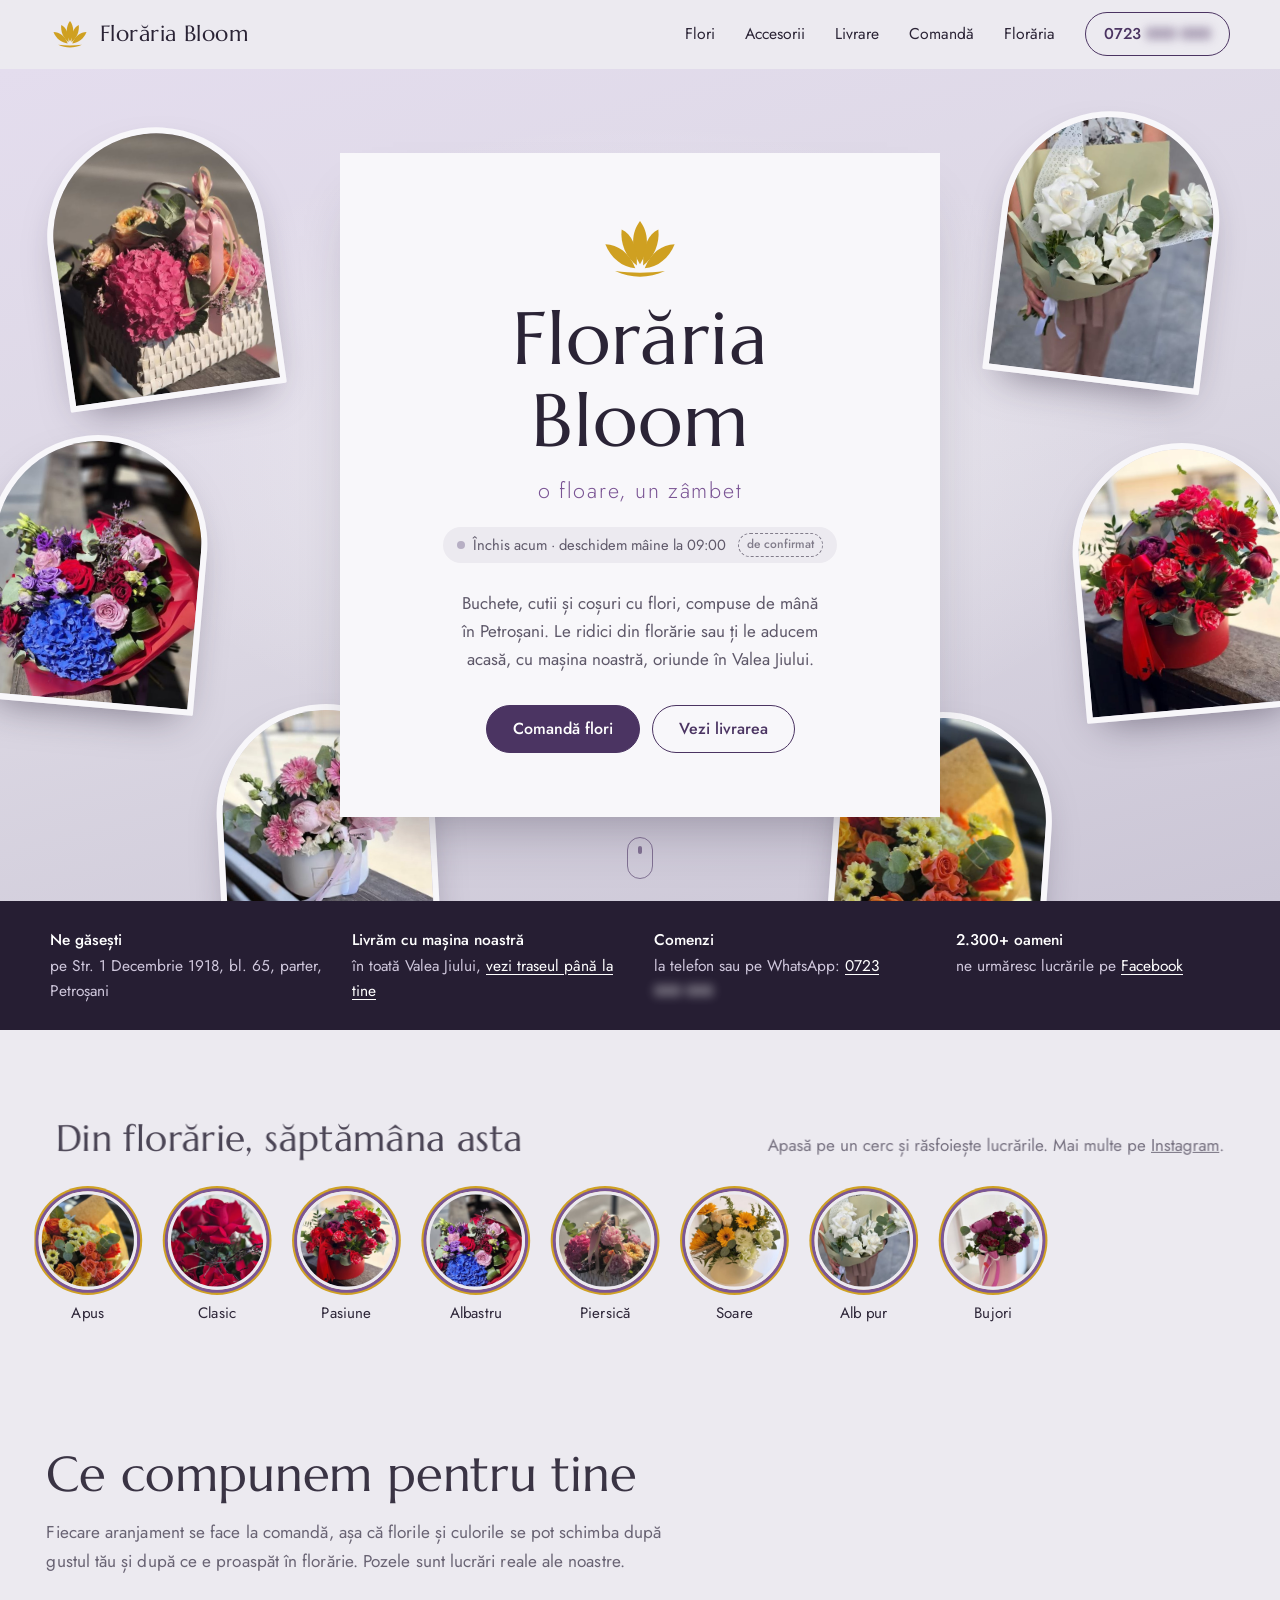
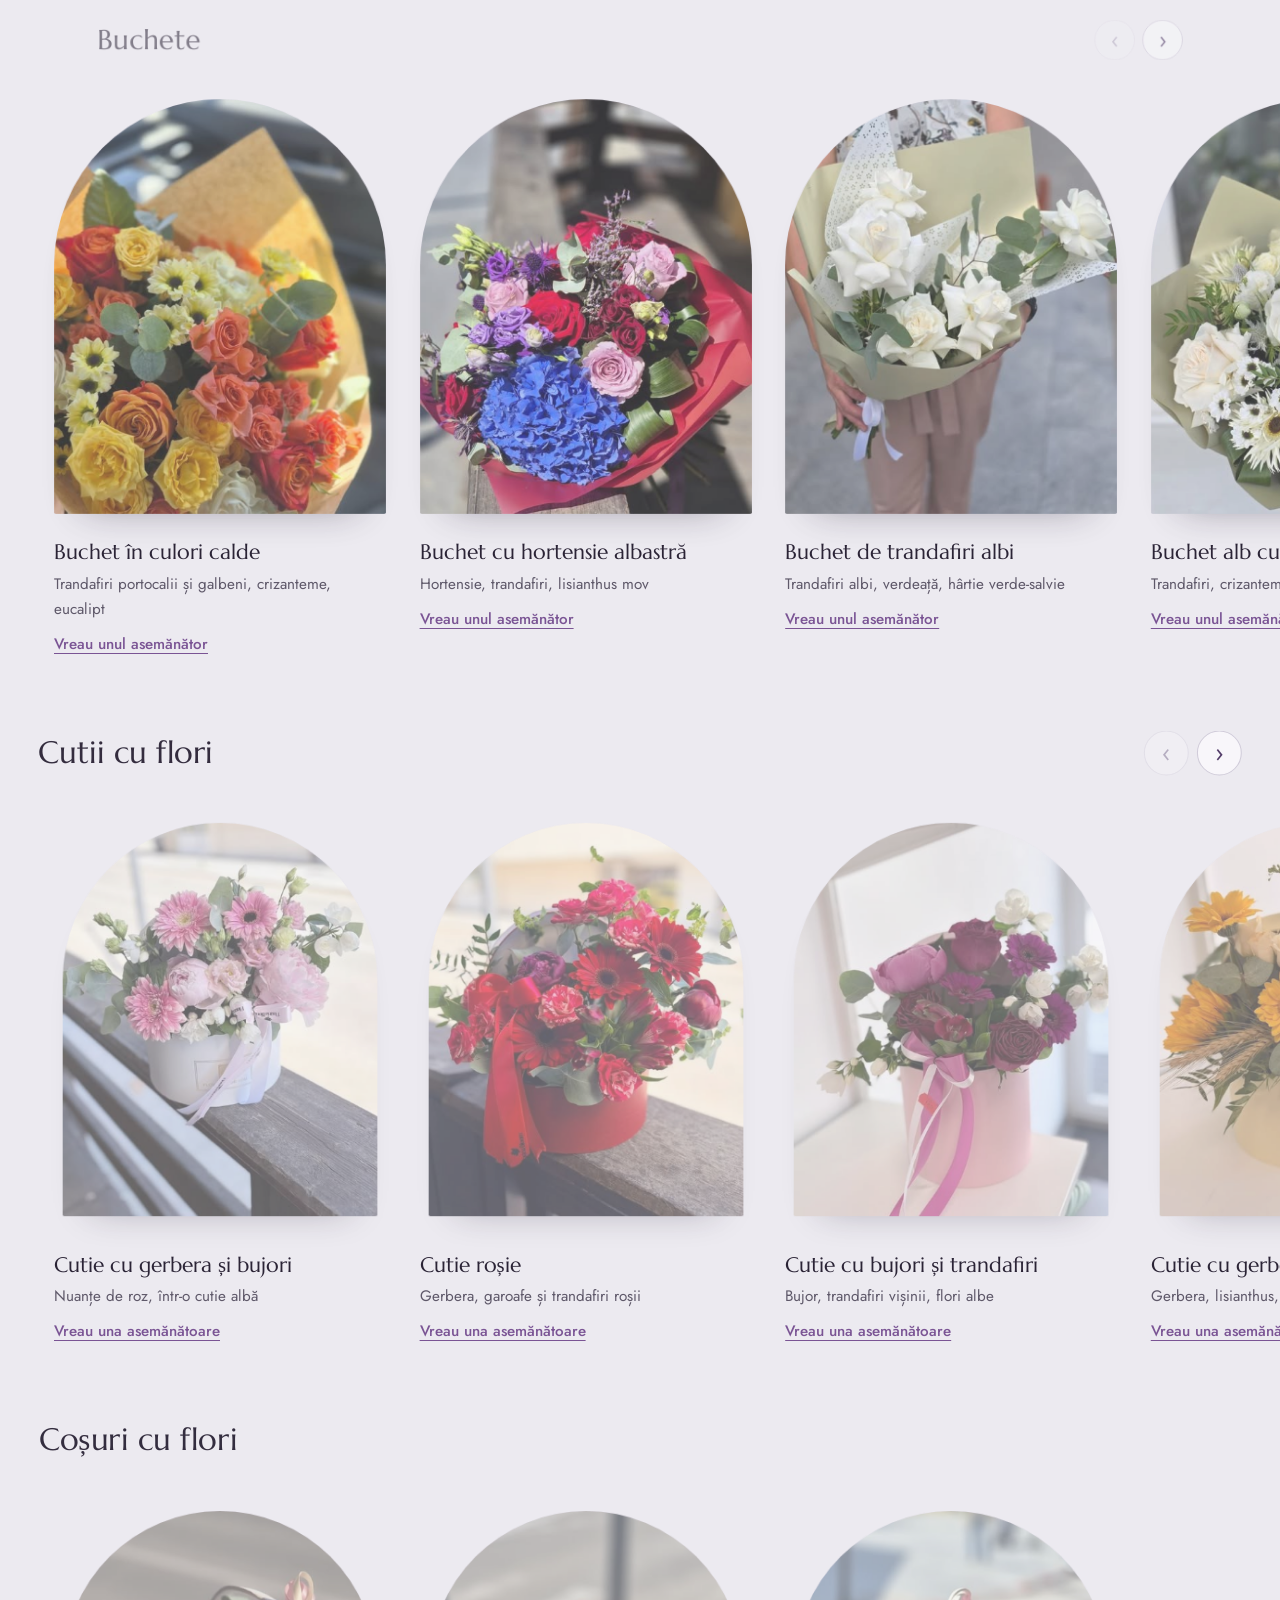
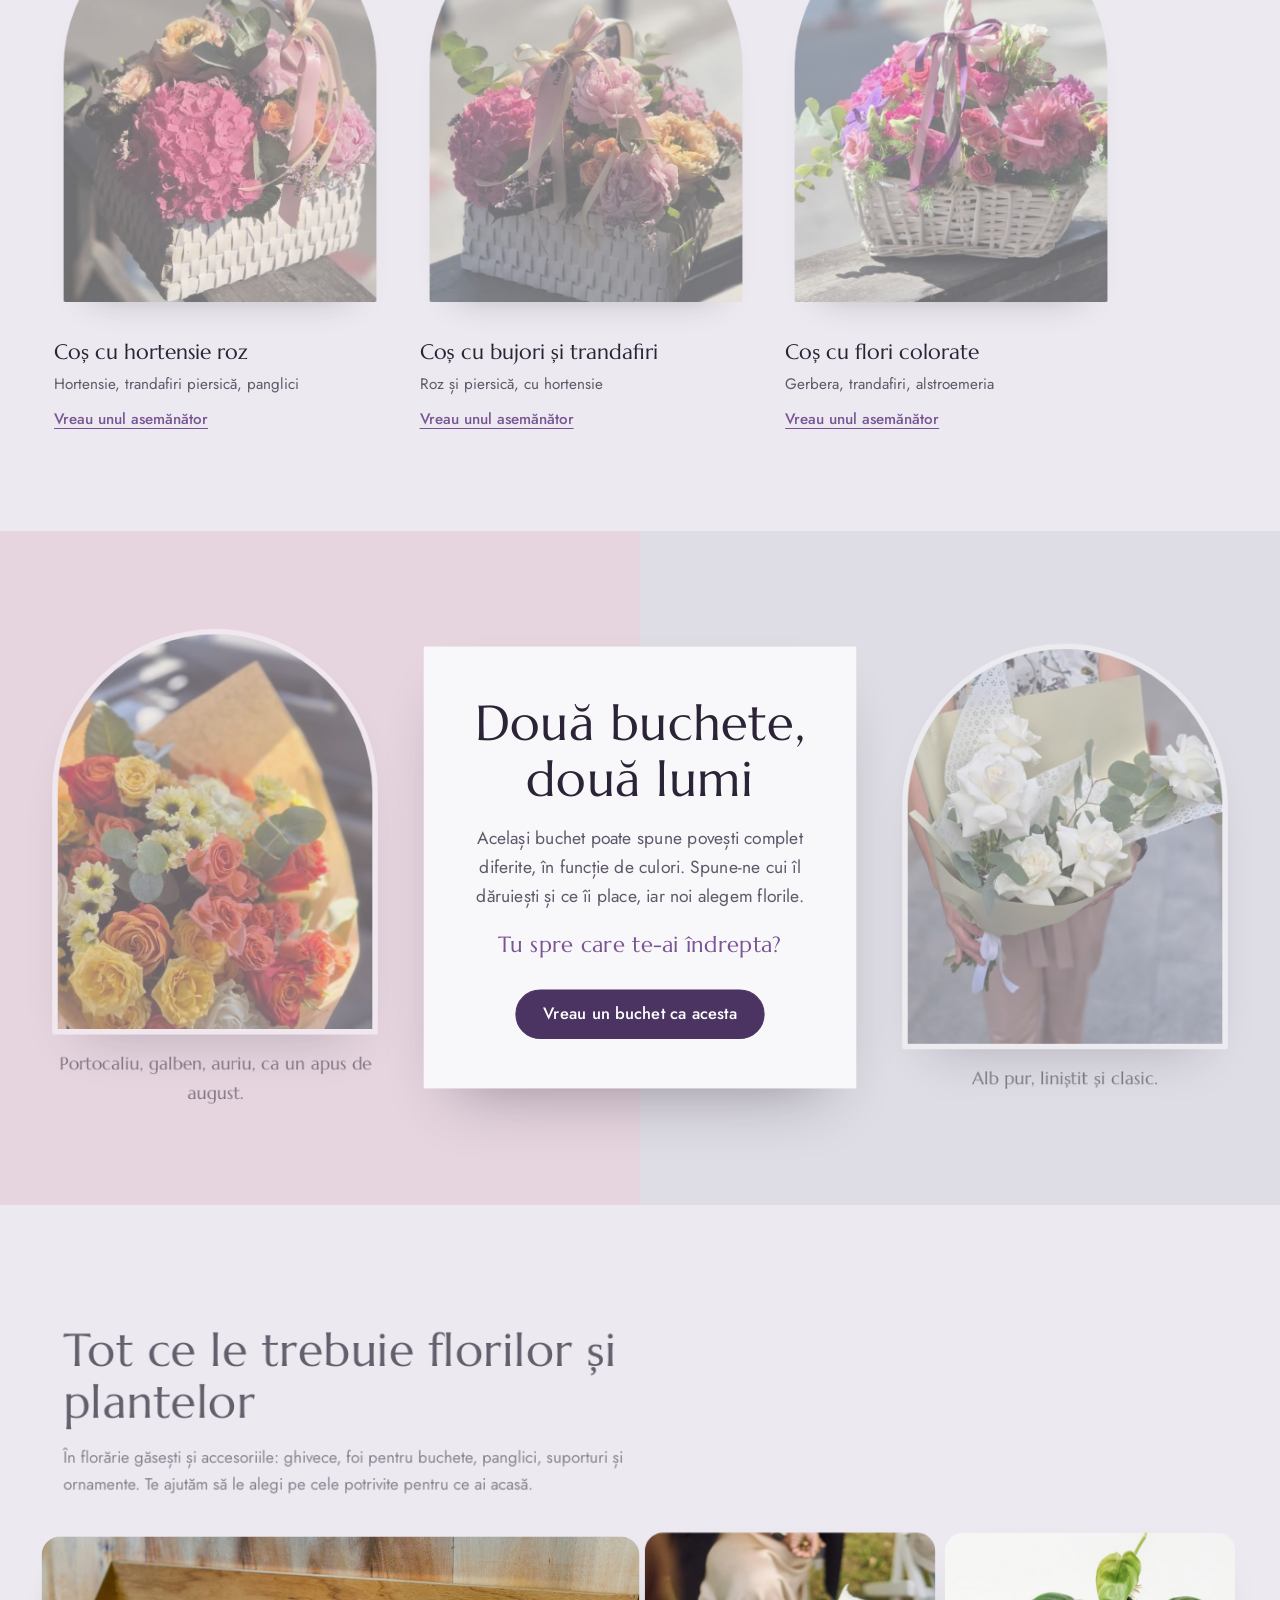
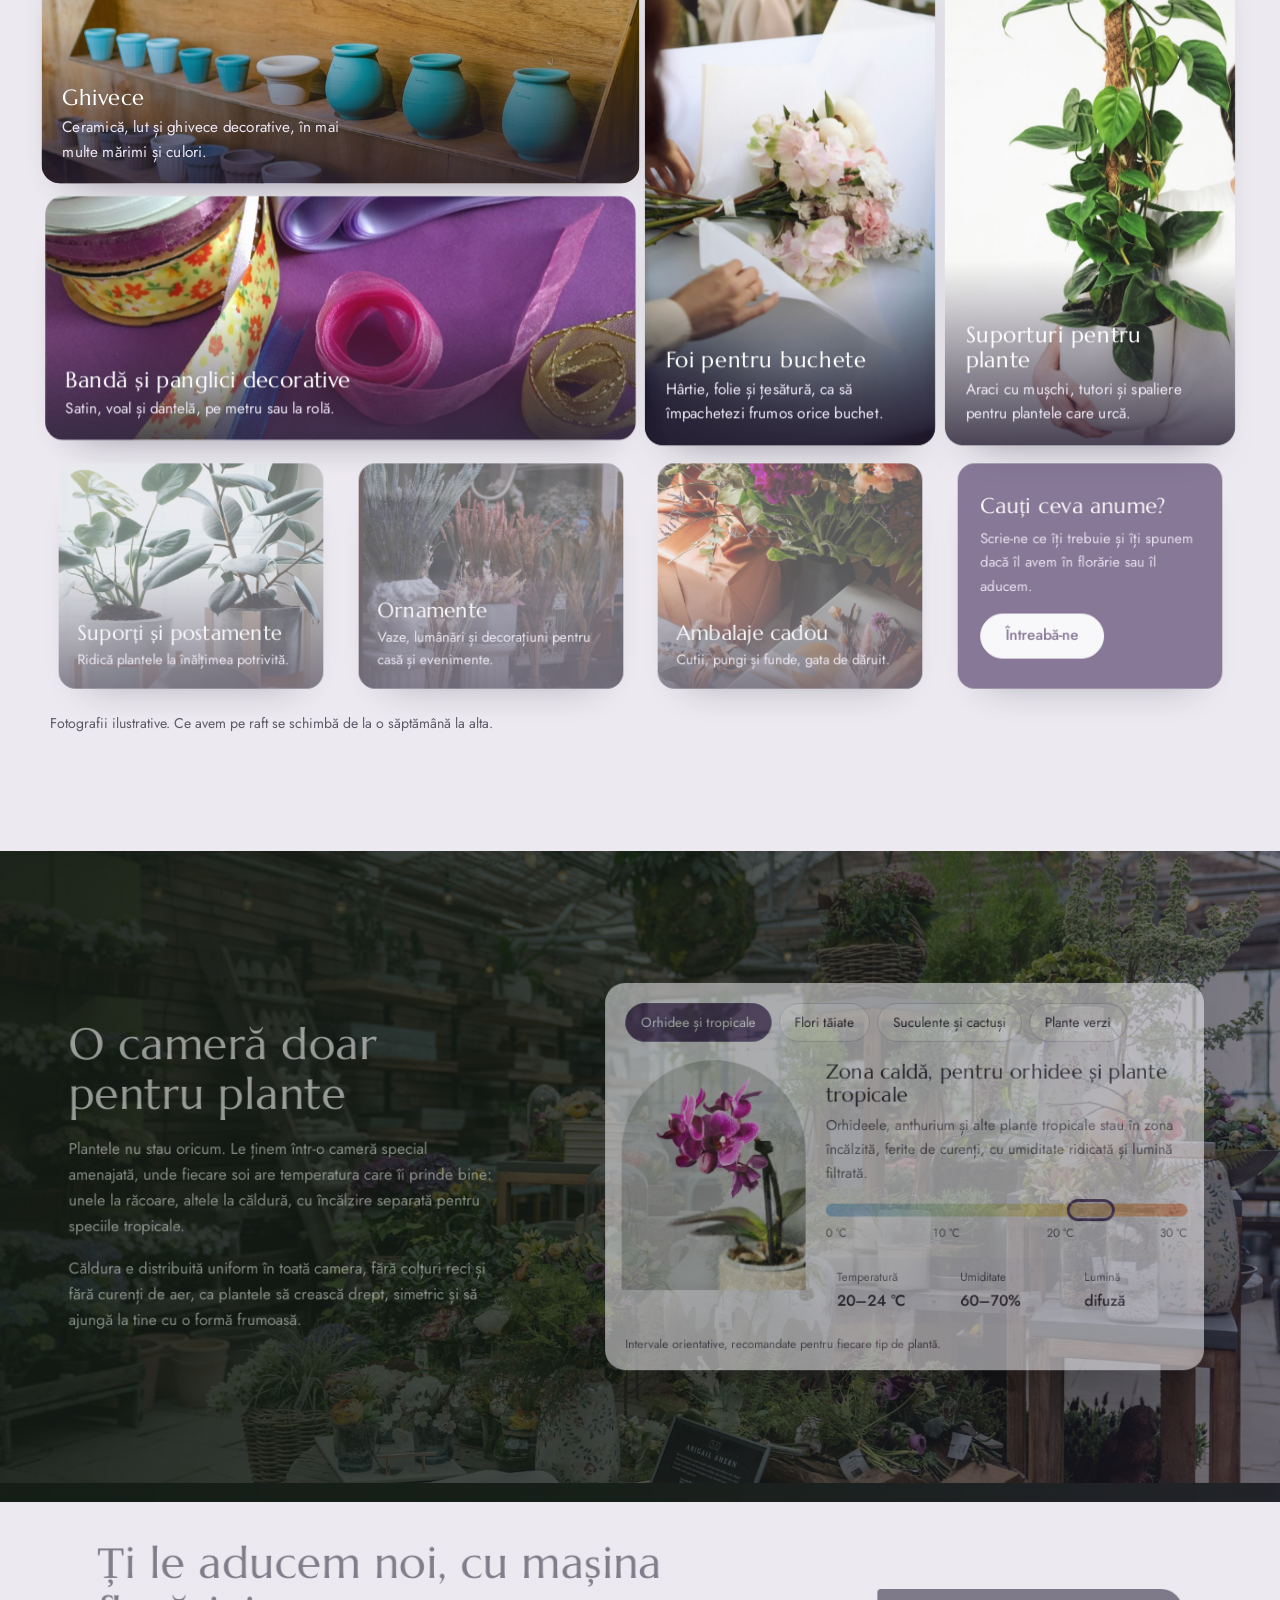
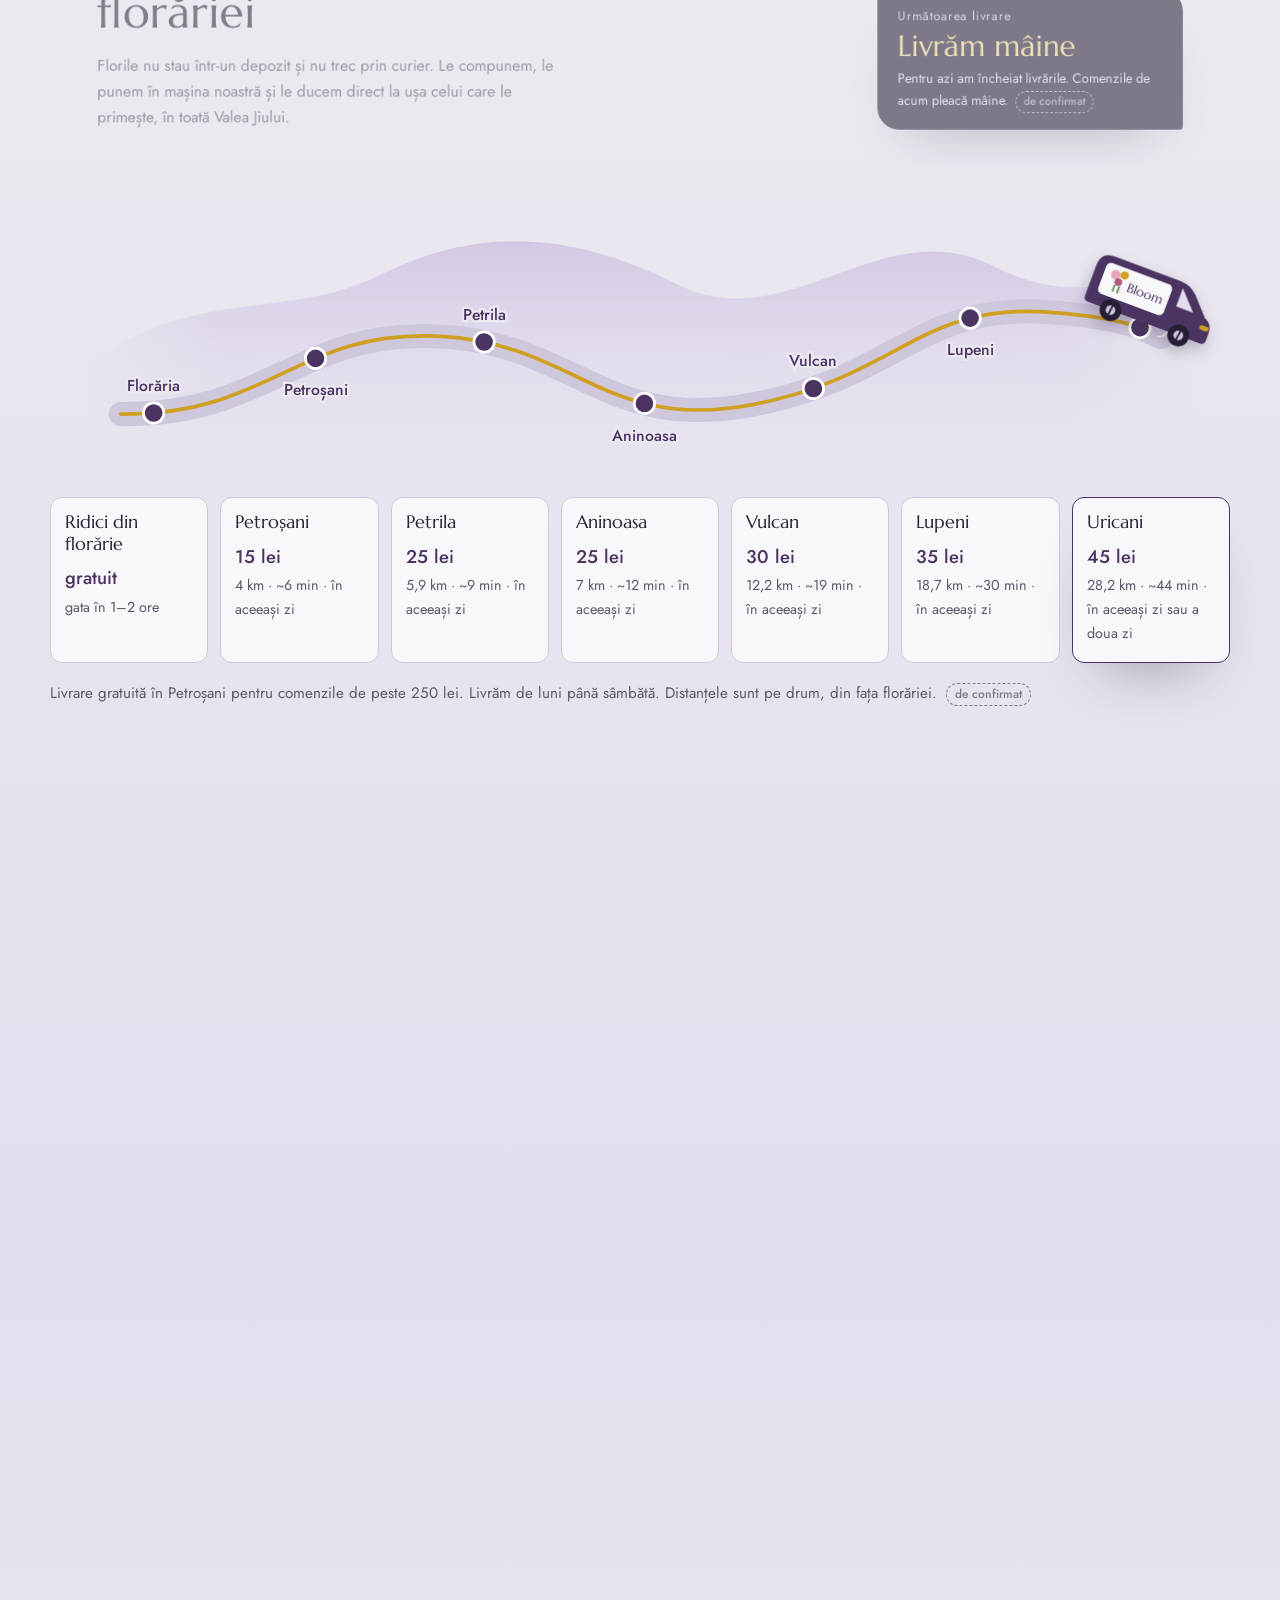
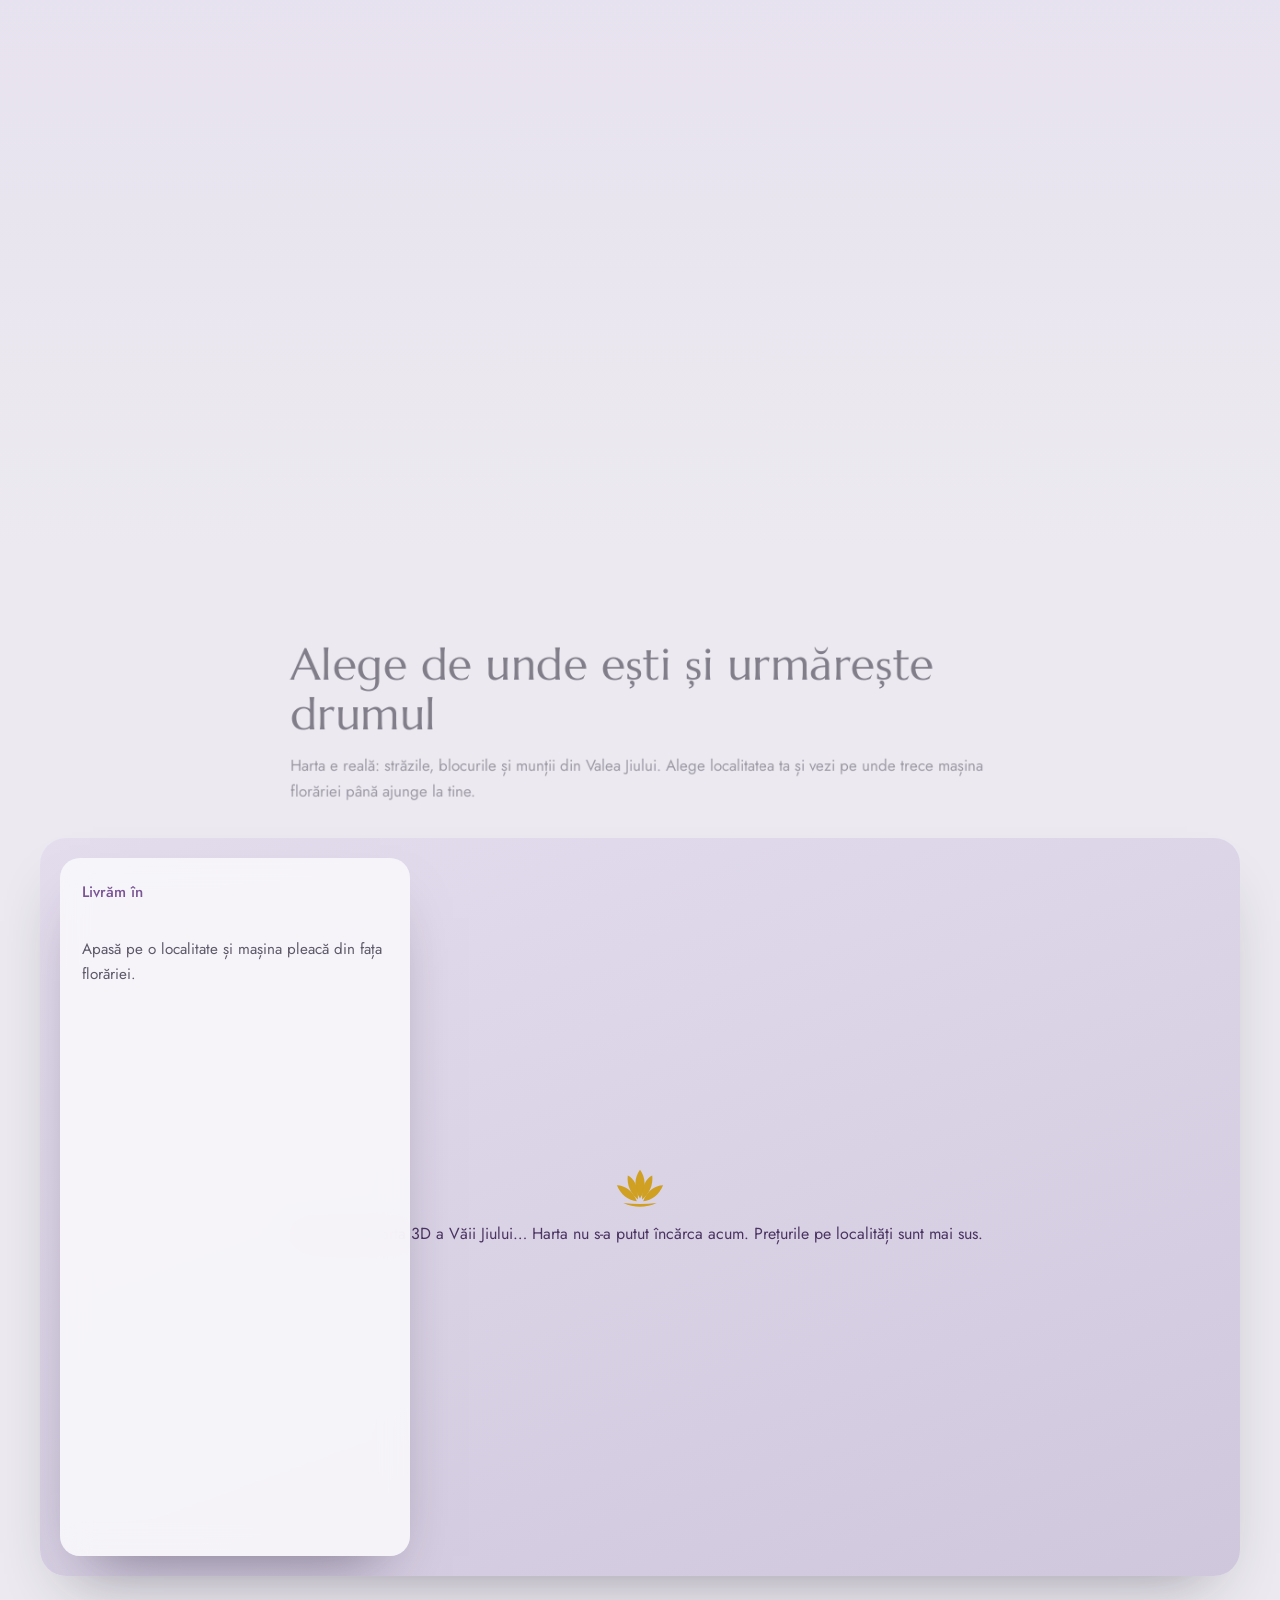
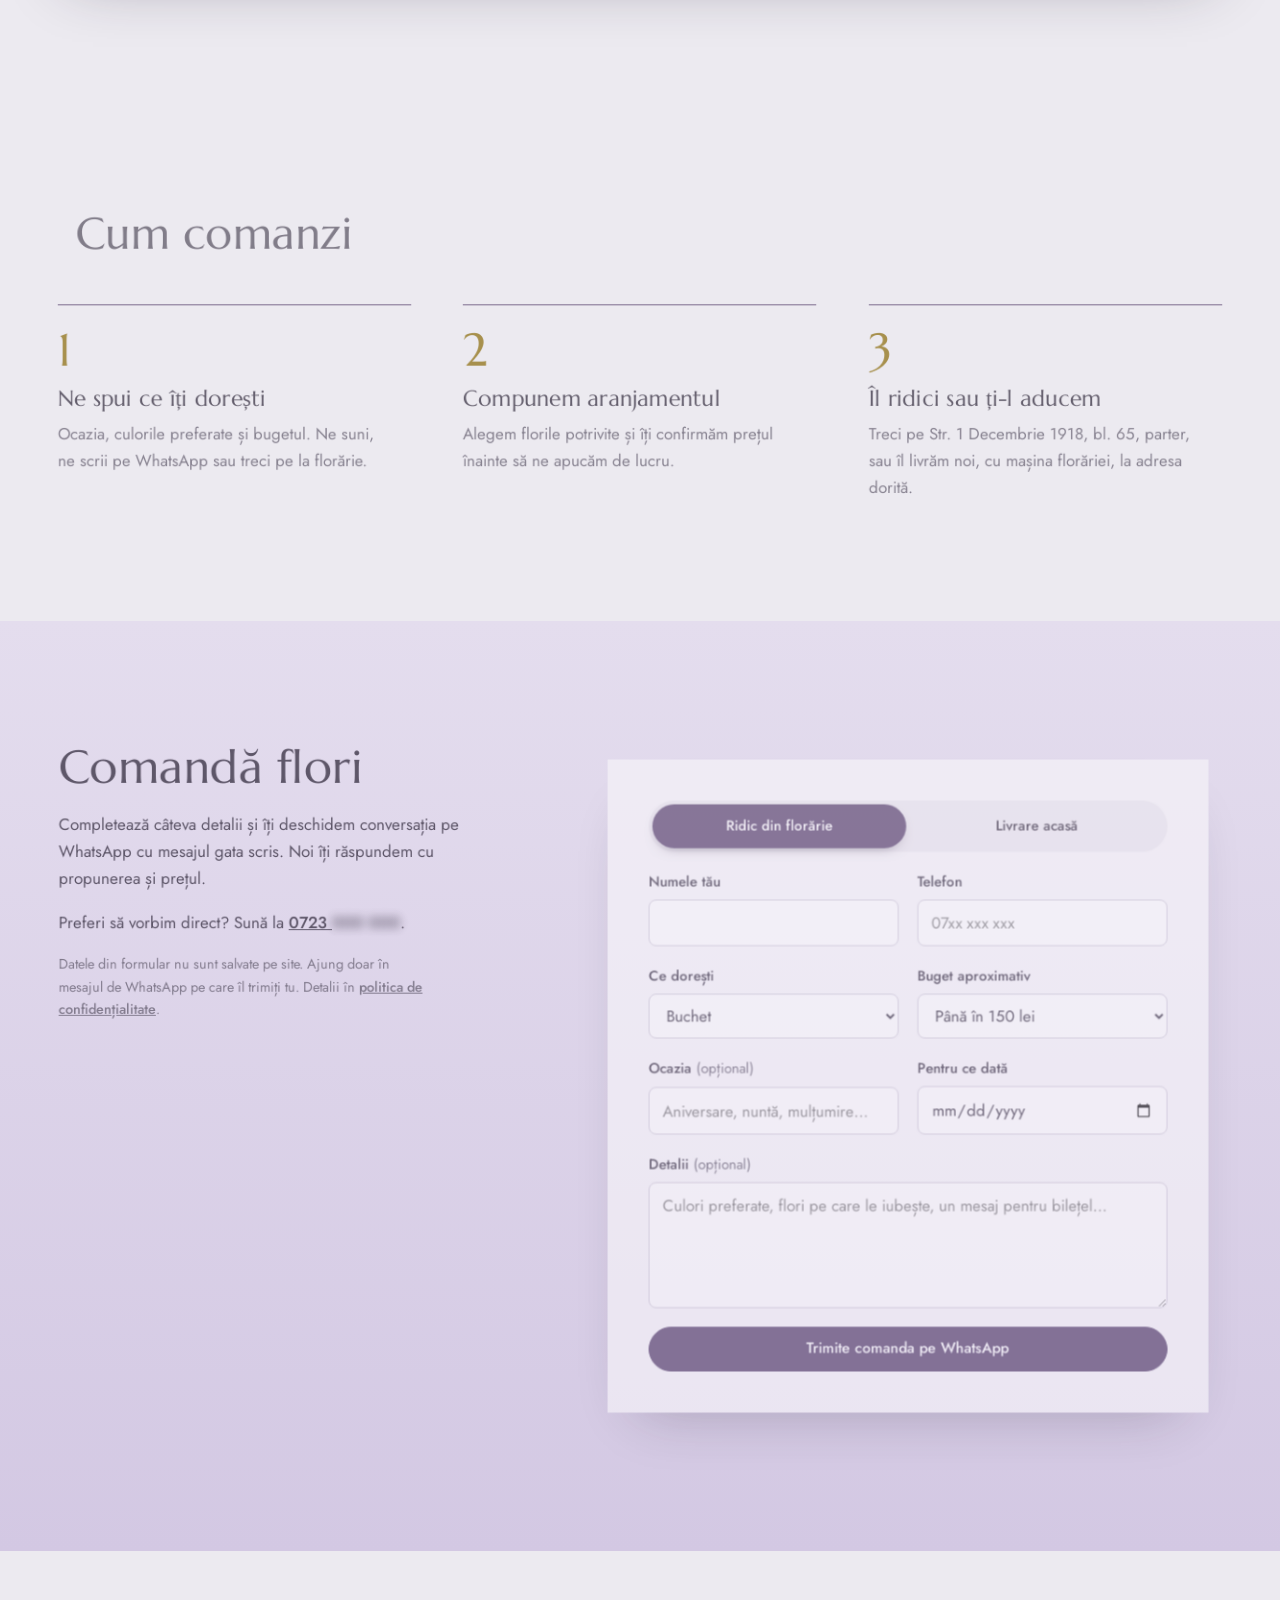
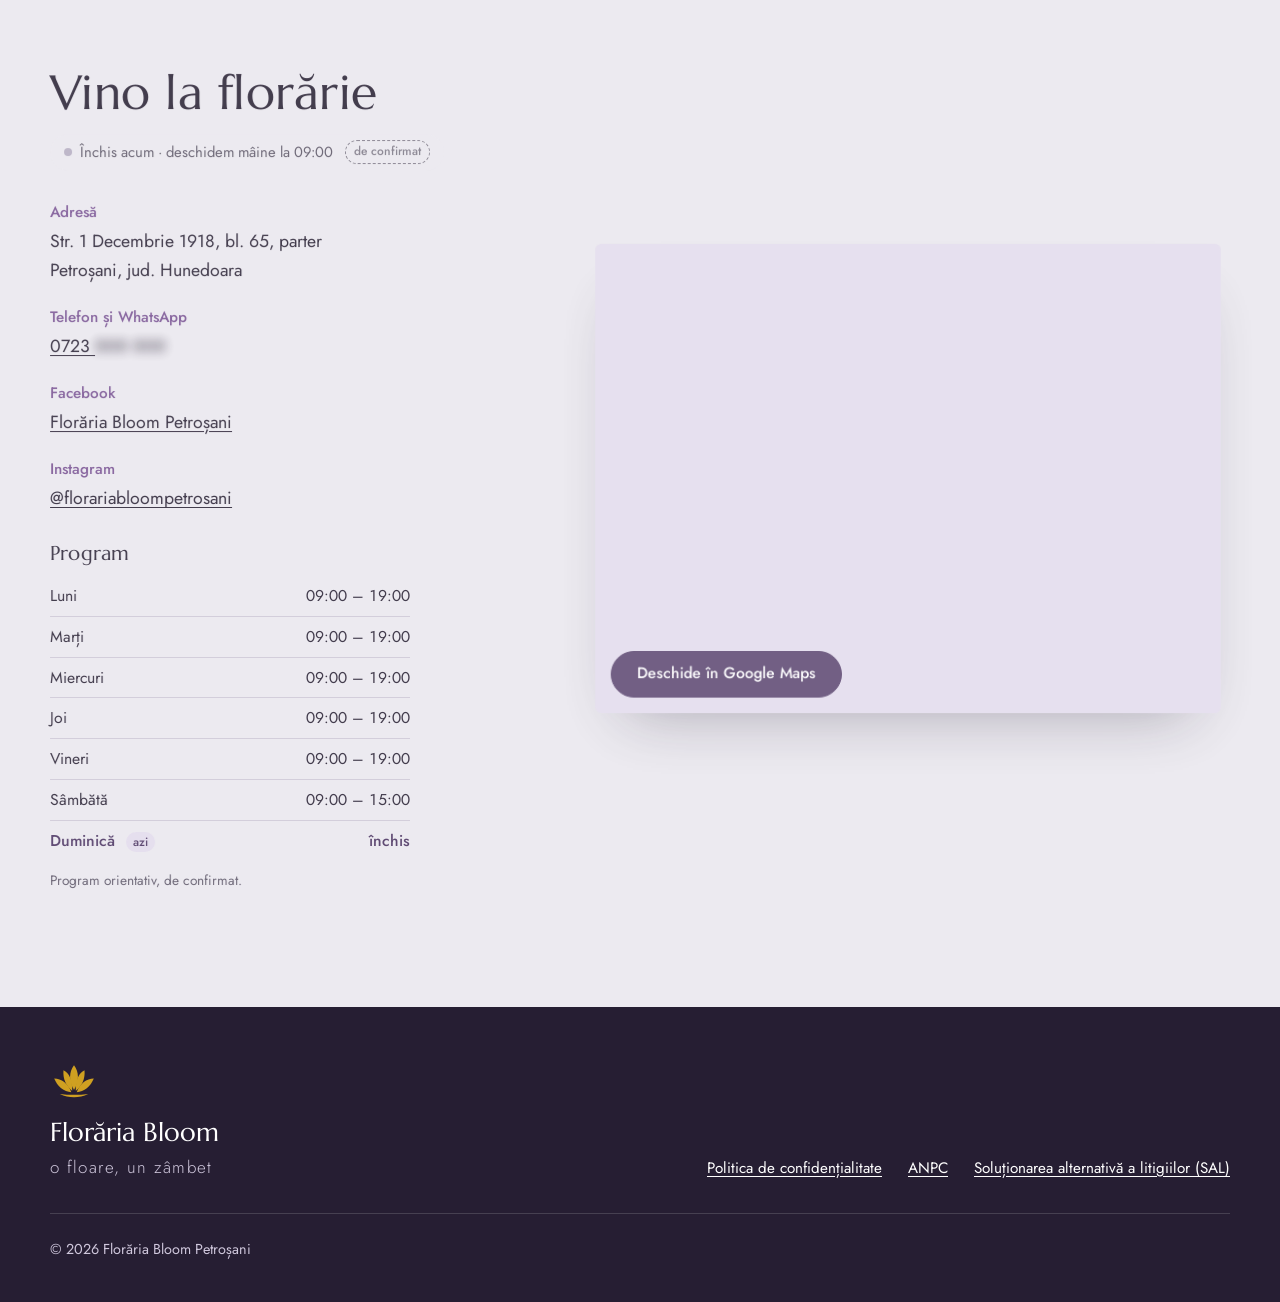
==== index.html @ a18b0eae "Smoother delivery map, real van sprite, mobile road timing - Drive is 4-9 s (was up to 17 s); labels" ====
<!doctype html>
<html lang="ro">
<head>
  <meta charset="utf-8">
  <meta name="viewport" content="width=device-width, initial-scale=1">
  <title>Florăria Bloom Petroșani | Buchete, cutii și coșuri cu flori, livrare la domiciliu</title>
  <meta name="description" content="Florăria Bloom din Petroșani: buchete, cutii și coșuri cu flori compuse de mână, la comandă, cu livrare la domiciliu cu mașina florăriei. Str. 1 Decembrie 1918, bl. 65, parter.">
  <meta name="theme-color" content="#E4DDEE">

  <meta property="og:type" content="website">
  <meta property="og:locale" content="ro_RO">
  <meta property="og:site_name" content="Florăria Bloom">
  <meta property="og:title" content="Florăria Bloom Petroșani | o floare, un zâmbet">
  <meta property="og:description" content="Buchete, cutii și coșuri cu flori compuse de mână, ridicate din florărie sau livrate acasă cu mașina noastră.">
  <meta property="og:image" content="img/bloom-coperta.jpg">

  <link rel="icon" href="img/lotus.svg" type="image/svg+xml">
  <link rel="preconnect" href="https://fonts.googleapis.com">
  <link rel="preconnect" href="https://fonts.gstatic.com" crossorigin>
  <link href="https://fonts.googleapis.com/css2?family=Jost:wght@300;400;500&family=Marcellus&display=swap" rel="stylesheet">
  <link rel="stylesheet" href="css/style.css?v=13">

  <script type="application/ld+json">
  {
    "@context": "https://schema.org",
    "@type": "Florist",
    "name": "Florăria Bloom Petroșani",
    "slogan": "o floare, un zâmbet",
    "description": "Flori, buchete și aranjamente florale compuse de mână, la comandă, cu livrare la domiciliu.",
    "image": "img/bloom-coperta.jpg",
    "telephone": "+40 723 ••• •••",
    "address": {
      "@type": "PostalAddress",
      "streetAddress": "Str. 1 Decembrie 1918, bl. 65, parter",
      "addressLocality": "Petroșani",
      "addressRegion": "Hunedoara",
      "addressCountry": "RO"
    },
    "sameAs": ["https://www.facebook.com/p/Floraria-Bloom-Petrosani-100063499634388/", "https://www.instagram.com/florariabloompetrosani/"],
    "geo": { "@type": "GeoCoordinates", "latitude": 45.42189, "longitude": 23.37029 },
    "areaServed": ["Petroșani", "Petrila", "Aninoasa", "Vulcan", "Lupeni", "Uricani"]
  }
  </script>
</head>
<body>
  <a class="skip" href="#continut">Sari la conținut</a>

  <header class="site-header">
    <div class="wrap header-inner">
      <a class="brand" href="#top" aria-label="Florăria Bloom, începutul paginii">
        <img src="img/lotus.svg" alt="" width="40" height="30">
        <span>Florăria Bloom</span>
      </a>
      <button class="nav-toggle" aria-expanded="false" aria-controls="meniu">
        <span class="nav-toggle-bars" aria-hidden="true"></span>
        <span class="sr-only">Meniu</span>
      </button>
      <nav id="meniu" class="nav" aria-label="Navigare principală">
        <a href="#flori">Flori</a>
        <a href="#accesorii">Accesorii</a>
        <a href="#livrare">Livrare</a>
        <a href="#comanda">Comandă</a>
        <a href="#contact">Florăria</a>
        <a class="nav-call" href="#contact">0723 <span class="redact" aria-hidden="true">000 000</span></a>
      </nav>
    </div>
  </header>

  <main id="continut">
    <!-- Hero -->
    <section class="hero" id="top" aria-labelledby="hero-titlu">
      <div class="hero-petals" aria-hidden="true">
        <img class="petal p1" src="img/cos-hortensie-roz.jpg" alt="" width="472" height="590">
        <img class="petal p2" src="img/buchet-hortensie-albastra.jpg" alt="" width="472" height="590">
        <img class="petal p3" src="img/cutie-gerbera-roz.jpg" alt="" width="472" height="590">
        <img class="petal p4" src="img/buchet-trandafiri-albi.jpg" alt="" width="472" height="590">
        <img class="petal p5" src="img/cutie-rosie-gerbera.jpg" alt="" width="472" height="590">
        <img class="petal p6" src="img/buchet-culori-calde.jpg" alt="" width="472" height="590">
      </div>

      <div class="hero-card">
        <img class="hero-lotus" src="img/lotus.svg" alt="" width="84" height="63">
        <h1 id="hero-titlu">Florăria Bloom</h1>
        <p class="tagline">o floare, un zâmbet</p>
        <p class="status" data-status hidden></p>
        <p class="hero-lead">Buchete, cutii și coșuri cu flori, compuse de mână în Petroșani. Le ridici din florărie sau ți le aducem acasă, cu mașina noastră, oriunde în Valea Jiului.</p>
        <div class="hero-actions">
          <a class="btn btn-primary" href="#comanda">Comandă flori</a>
          <a class="btn btn-ghost" href="#livrare">Vezi livrarea</a>
        </div>
      </div>

      <a class="scroll-cue" href="#povesti" aria-label="Derulează la buchetele săptămânii"><span></span></a>
    </section>

    <section class="facts" aria-label="Pe scurt">
      <div class="wrap facts-inner">
        <p><strong>Ne găsești</strong> pe Str. 1 Decembrie 1918, bl. 65, parter, Petroșani</p>
        <p><strong>Livrăm cu mașina noastră</strong> în toată Valea Jiului, <a href="#harta">vezi traseul până la tine</a></p>
        <p><strong>Comenzi</strong> la telefon sau pe WhatsApp: <a href="#contact">0723 <span class="redact" aria-hidden="true">000 000</span></a></p>
        <p><strong>2.300+ oameni</strong> ne urmăresc lucrările pe <a href="https://www.facebook.com/p/Floraria-Bloom-Petrosani-100063499634388/" target="_blank" rel="noopener">Facebook</a></p>
      </div>
    </section>

    <!-- Stories -->
    <section class="stories-section" id="povesti" aria-labelledby="povesti-titlu">
      <div class="wrap">
        <div class="stories-head">
          <h2 id="povesti-titlu">Din florărie, săptămâna asta</h2>
          <p>Apasă pe un cerc și răsfoiește lucrările. Mai multe pe <a href="https://www.instagram.com/florariabloompetrosani/" target="_blank" rel="noopener">Instagram</a>.</p>
        </div>
        <ul class="stories" aria-label="Povești din florărie">
          <li><button type="button" class="story-ring" data-story="0"><img src="img/buchet-culori-calde.jpg" alt="" width="472" height="590" loading="lazy"><span>Apus</span></button></li>
          <li><button type="button" class="story-ring" data-story="1"><img src="img/trandafiri-rosii.jpg" alt="" width="540" height="720" loading="lazy"><span>Clasic</span></button></li>
          <li><button type="button" class="story-ring" data-story="2"><img src="img/cutie-rosie-gerbera.jpg" alt="" width="472" height="590" loading="lazy"><span>Pasiune</span></button></li>
          <li><button type="button" class="story-ring" data-story="3"><img src="img/buchet-hortensie-albastra.jpg" alt="" width="472" height="590" loading="lazy"><span>Albastru</span></button></li>
          <li><button type="button" class="story-ring" data-story="4"><img src="img/cos-bujori-piersica.jpg" alt="" width="472" height="590" loading="lazy"><span>Piersică</span></button></li>
          <li><button type="button" class="story-ring" data-story="5"><img src="img/cutie-galbena-gerbera.jpg" alt="" width="472" height="590" loading="lazy"><span>Soare</span></button></li>
          <li><button type="button" class="story-ring" data-story="6"><img src="img/buchet-trandafiri-albi.jpg" alt="" width="472" height="590" loading="lazy"><span>Alb pur</span></button></li>
          <li><button type="button" class="story-ring" data-story="7"><img src="img/cutie-roz-bujori.jpg" alt="" width="472" height="590" loading="lazy"><span>Bujori</span></button></li>
        </ul>
      </div>
    </section>

    <!-- Gallery rails -->
    <section class="section section-flush" id="flori" aria-labelledby="flori-titlu">
      <div class="wrap">
        <div class="section-head">
          <h2 id="flori-titlu">Ce compunem pentru tine</h2>
          <p>Fiecare aranjament se face la comandă, așa că florile și culorile se pot schimba după gustul tău și după ce e proaspăt în florărie. Pozele sunt lucrări reale ale noastre.</p>
        </div>
      </div>

      <div class="rail" data-rail>
        <div class="wrap rail-head">
          <h3>Buchete</h3>
          <div class="rail-nav">
            <button type="button" class="rail-btn" data-dir="-1" aria-label="Buchete: înapoi">‹</button>
            <button type="button" class="rail-btn" data-dir="1" aria-label="Buchete: înainte">›</button>
          </div>
        </div>
        <ul class="rail-track" aria-label="Buchete">
          <li data-type="buchet">
            <figure>
              <button type="button" class="zoom" aria-label="Mărește: Buchet în culori calde"><img src="img/buchet-culori-calde.jpg" alt="Buchet cu trandafiri portocalii și galbeni, crizanteme și eucalipt, în hârtie aurie" loading="lazy" width="472" height="590"></button>
              <figcaption><span class="item-name">Buchet în culori calde</span><span class="item-desc">Trandafiri portocalii și galbeni, crizanteme, eucalipt</span><a class="ask" data-item="Buchet în culori calde" href="#comanda">Vreau unul asemănător</a></figcaption>
            </figure>
          </li>
          <li data-type="buchet">
            <figure>
              <button type="button" class="zoom" aria-label="Mărește: Buchet cu hortensie albastră"><img src="img/buchet-hortensie-albastra.jpg" alt="Buchet cu hortensie albastră, trandafiri roșii și roz, lisianthus mov, în hârtie roșie" loading="lazy" width="472" height="590"></button>
              <figcaption><span class="item-name">Buchet cu hortensie albastră</span><span class="item-desc">Hortensie, trandafiri, lisianthus mov</span><a class="ask" data-item="Buchet cu hortensie albastră" href="#comanda">Vreau unul asemănător</a></figcaption>
            </figure>
          </li>
          <li data-type="buchet">
            <figure>
              <button type="button" class="zoom" aria-label="Mărește: Buchet de trandafiri albi"><img src="img/buchet-trandafiri-albi.jpg" alt="Buchet de trandafiri albi cu verdeață, ținut în mână" loading="lazy" width="472" height="590"></button>
              <figcaption><span class="item-name">Buchet de trandafiri albi</span><span class="item-desc">Trandafiri albi, verdeață, hârtie verde-salvie</span><a class="ask" data-item="Buchet de trandafiri albi" href="#comanda">Vreau unul asemănător</a></figcaption>
            </figure>
          </li>
          <li data-type="buchet">
            <figure>
              <button type="button" class="zoom" aria-label="Mărește: Buchet alb cu crizanteme"><img src="img/buchet-alb-crizanteme.jpg" alt="Buchet alb cu trandafiri, crizanteme și margarete" loading="lazy" width="526" height="589"></button>
              <figcaption><span class="item-name">Buchet alb cu crizanteme</span><span class="item-desc">Trandafiri, crizanteme, margarete</span><a class="ask" data-item="Buchet alb cu crizanteme" href="#comanda">Vreau unul asemănător</a></figcaption>
            </figure>
          </li>
          <li data-type="buchet">
            <figure>
              <button type="button" class="zoom" aria-label="Mărește: Trandafiri roșii"><img src="img/trandafiri-rosii.jpg" alt="Buchet de trandafiri roșii, fotografiat de aproape" loading="lazy" width="540" height="720"></button>
              <figcaption><span class="item-name">Trandafiri roșii</span><span class="item-desc">Clasicul care nu dă greș</span><a class="ask" data-item="Buchet de trandafiri roșii" href="#comanda">Vreau unul asemănător</a></figcaption>
            </figure>
          </li>
        </ul>
      </div>

      <div class="rail" data-rail>
        <div class="wrap rail-head">
          <h3>Cutii cu flori</h3>
          <div class="rail-nav">
            <button type="button" class="rail-btn" data-dir="-1" aria-label="Cutii: înapoi">‹</button>
            <button type="button" class="rail-btn" data-dir="1" aria-label="Cutii: înainte">›</button>
          </div>
        </div>
        <ul class="rail-track" aria-label="Cutii cu flori">
          <li data-type="cutie">
            <figure>
              <button type="button" class="zoom" aria-label="Mărește: Cutie cu gerbera și bujori"><img src="img/cutie-gerbera-roz.jpg" alt="Cutie albă cu gerbera roz, bujori și trandafiri pastel" loading="lazy" width="472" height="590"></button>
              <figcaption><span class="item-name">Cutie cu gerbera și bujori</span><span class="item-desc">Nuanțe de roz, într-o cutie albă</span><a class="ask" data-item="Cutie cu gerbera și bujori" href="#comanda">Vreau una asemănătoare</a></figcaption>
            </figure>
          </li>
          <li data-type="cutie">
            <figure>
              <button type="button" class="zoom" aria-label="Mărește: Cutie roșie"><img src="img/cutie-rosie-gerbera.jpg" alt="Cutie roșie cu gerbera, garoafe și trandafiri roșii, legată cu fundă" loading="lazy" width="472" height="590"></button>
              <figcaption><span class="item-name">Cutie roșie</span><span class="item-desc">Gerbera, garoafe și trandafiri roșii</span><a class="ask" data-item="Cutie roșie cu gerbera și garoafe" href="#comanda">Vreau una asemănătoare</a></figcaption>
            </figure>
          </li>
          <li data-type="cutie">
            <figure>
              <button type="button" class="zoom" aria-label="Mărește: Cutie cu bujori și trandafiri"><img src="img/cutie-roz-bujori.jpg" alt="Cutie roz cu bujor, trandafiri vișinii și flori albe, cu panglici" loading="lazy" width="472" height="590"></button>
              <figcaption><span class="item-name">Cutie cu bujori și trandafiri</span><span class="item-desc">Bujor, trandafiri vișinii, flori albe</span><a class="ask" data-item="Cutie cu bujori și trandafiri" href="#comanda">Vreau una asemănătoare</a></figcaption>
            </figure>
          </li>
          <li data-type="cutie">
            <figure>
              <button type="button" class="zoom" aria-label="Mărește: Cutie cu gerbera galbene"><img src="img/cutie-galbena-gerbera.jpg" alt="Cutie crem cu gerbera galbene, lisianthus alb și spice" loading="lazy" width="472" height="590"></button>
              <figcaption><span class="item-name">Cutie cu gerbera galbene</span><span class="item-desc">Gerbera, lisianthus, spice de grâu</span><a class="ask" data-item="Cutie cu gerbera galbene" href="#comanda">Vreau una asemănătoare</a></figcaption>
            </figure>
          </li>
        </ul>
      </div>

      <div class="rail" data-rail>
        <div class="wrap rail-head">
          <h3>Coșuri cu flori</h3>
          <div class="rail-nav">
            <button type="button" class="rail-btn" data-dir="-1" aria-label="Coșuri: înapoi">‹</button>
            <button type="button" class="rail-btn" data-dir="1" aria-label="Coșuri: înainte">›</button>
          </div>
        </div>
        <ul class="rail-track" aria-label="Coșuri cu flori">
          <li data-type="cos">
            <figure>
              <button type="button" class="zoom" aria-label="Mărește: Coș cu hortensie roz"><img src="img/cos-hortensie-roz.jpg" alt="Coș împletit cu hortensie roz, trandafiri piersică și panglici" loading="lazy" width="472" height="590"></button>
              <figcaption><span class="item-name">Coș cu hortensie roz</span><span class="item-desc">Hortensie, trandafiri piersică, panglici</span><a class="ask" data-item="Coș cu hortensie roz" href="#comanda">Vreau unul asemănător</a></figcaption>
            </figure>
          </li>
          <li data-type="cos">
            <figure>
              <button type="button" class="zoom" aria-label="Mărește: Coș cu bujori și trandafiri"><img src="img/cos-bujori-piersica.jpg" alt="Coș alb cu bujori roz, hortensie și trandafiri în nuanțe de piersică" loading="lazy" width="472" height="590"></button>
              <figcaption><span class="item-name">Coș cu bujori și trandafiri</span><span class="item-desc">Roz și piersică, cu hortensie</span><a class="ask" data-item="Coș cu bujori și trandafiri" href="#comanda">Vreau unul asemănător</a></figcaption>
            </figure>
          </li>
          <li data-type="cos">
            <figure>
              <button type="button" class="zoom" aria-label="Mărește: Coș cu flori colorate"><img src="img/cos-flori-colorat.jpg" alt="Coș împletit alb cu flori colorate: gerbera, trandafiri, alstroemeria" loading="lazy" width="590" height="590"></button>
              <figcaption><span class="item-name">Coș cu flori colorate</span><span class="item-desc">Gerbera, trandafiri, alstroemeria</span><a class="ask" data-item="Coș cu flori colorate" href="#comanda">Vreau unul asemănător</a></figcaption>
            </figure>
          </li>
        </ul>
      </div>
    </section>

    <!-- Two worlds -->
    <section class="worlds" aria-labelledby="lumi-titlu">
      <div class="world world-warm">
        <img src="img/buchet-culori-calde.jpg" alt="Buchet în portocaliu, galben și auriu" loading="lazy" width="472" height="590">
        <p>Portocaliu, galben, auriu, ca un apus de august.</p>
      </div>
      <div class="worlds-text">
        <h2 id="lumi-titlu">Două buchete, două lumi</h2>
        <p>Același buchet poate spune povești complet diferite, în funcție de culori. Spune-ne cui îl dăruiești și ce îi place, iar noi alegem florile.</p>
        <p class="worlds-q">Tu spre care te-ai îndrepta?</p>
        <a class="btn btn-primary" href="#comanda">Vreau un buchet ca acesta</a>
      </div>
      <div class="world world-white">
        <img src="img/buchet-trandafiri-albi.jpg" alt="Buchet de trandafiri albi" loading="lazy" width="472" height="590">
        <p>Alb pur, liniștit și clasic.</p>
      </div>
    </section>

    <!-- Accessories -->
    <section class="section accessories" id="accesorii" aria-labelledby="acc-titlu">
      <div class="wrap">
        <div class="section-head">
          <h2 id="acc-titlu">Tot ce le trebuie florilor și plantelor</h2>
          <p>În florărie găsești și accesoriile: ghivece, foi pentru buchete, panglici, suporturi și ornamente. Te ajutăm să le alegi pe cele potrivite pentru ce ai acasă.</p>
        </div>
        <ul class="bento">
          <li class="b-wide">
            <img style="object-position: 50% 88%" src="img/acc-ghivece.jpg" alt="Raft de lemn cu ghivece ceramice în nuanțe de turcoaz, alb și mov" loading="lazy" width="900" height="600">
            <div class="b-text"><h3>Ghivece</h3><p>Ceramică, lut și ghivece decorative, în mai multe mărimi și culori.</p></div>
          </li>
          <li class="b-tall">
            <img src="img/acc-foi-buchet.jpg" alt="Mâini care împachetează un buchet de flori roz și albe în hârtie albă" loading="lazy" width="900" height="1189">
            <div class="b-text"><h3>Foi pentru buchete</h3><p>Hârtie, folie și țesătură, ca să împachetezi frumos orice buchet.</p></div>
          </li>
          <li class="b-tall">
            <img src="img/acc-arac.jpg" alt="Plantă cățărătoare legată de un arac acoperit cu mușchi" loading="lazy" width="900" height="1125">
            <div class="b-text"><h3>Suporturi pentru plante</h3><p>Araci cu mușchi, tutori și spaliere pentru plantele care urcă.</p></div>
          </li>
          <li class="b-wide">
            <img src="img/acc-panglici.jpg" alt="Role de panglică mov, roz și cu model floral" loading="lazy" width="900" height="675">
            <div class="b-text"><h3>Bandă și panglici decorative</h3><p>Satin, voal și dantelă, pe metru sau la rolă.</p></div>
          </li>
          <li>
            <img src="img/acc-suporti.jpg" alt="Plante în ghivece albe așezate pe suporți din lemn" loading="lazy" width="900" height="1125">
            <div class="b-text"><h3>Suporți și postamente</h3><p>Ridică plantele la înălțimea potrivită.</p></div>
          </li>
          <li>
            <img src="img/acc-ornamente.jpg" alt="Vitrină cu vaze, coloane decorative și flori uscate" loading="lazy" width="900" height="1350">
            <div class="b-text"><h3>Ornamente</h3><p>Vaze, lumânări și decorațiuni pentru casă și evenimente.</p></div>
          </li>
          <li>
            <img src="img/acc-cadou.jpg" alt="Cadou împachetat în hârtie maro, cu fundă și flori" loading="lazy" width="900" height="1350">
            <div class="b-text"><h3>Ambalaje cadou</h3><p>Cutii, pungi și funde, gata de dăruit.</p></div>
          </li>
          <li class="b-cta">
            <h3>Cauți ceva anume?</h3>
            <p>Scrie-ne ce îți trebuie și îți spunem dacă îl avem în florărie sau îl aducem.</p>
            <a class="btn btn-light" href="#comanda">Întreabă-ne</a>
          </li>
        </ul>
        <p class="fine-note">Fotografii ilustrative. Ce avem pe raft se schimbă de la o săptămână la alta.</p>
      </div>
    </section>

    <!-- Plant room -->
    <section class="greenroom" id="plante" aria-labelledby="plante-titlu">
      <div class="greenroom-media" aria-hidden="true">
        <img src="img/camera-plantelor.jpg" alt="" loading="lazy" width="1800" height="1201">
      </div>
      <div class="wrap greenroom-inner">
        <div class="greenroom-intro">
          <h2 id="plante-titlu">O cameră doar pentru plante</h2>
          <p>Plantele nu stau oricum. Le ținem într-o cameră special amenajată, unde fiecare soi are temperatura care îi prinde bine: unele la răcoare, altele la căldură, cu încălzire separată pentru speciile tropicale.</p>
          <p>Căldura e distribuită uniform în toată camera, fără colțuri reci și fără curenți de aer, ca plantele să crească drept, simetric și să ajungă la tine cu o formă frumoasă.</p>
        </div>

        <div class="climate" data-climate>
          <div class="climate-tabs" role="tablist" aria-label="Tipuri de plante" data-climate-tabs></div>
          <div class="climate-panel" role="tabpanel" id="climate-panel" data-climate-panel>
            <img class="climate-img" data-climate-img src="img/zona-orhidee.jpg" alt="" width="900" height="675" loading="lazy">
            <div class="climate-body">
              <h3 data-climate-title></h3>
              <p data-climate-text></p>
              <div class="thermo" aria-hidden="true">
                <div class="thermo-scale"><span class="thermo-band" data-thermo-band></span></div>
                <div class="thermo-ticks"><span>0 °C</span><span>10 °C</span><span>20 °C</span><span>30 °C</span></div>
              </div>
              <dl class="climate-stats">
                <div><dt>Temperatură</dt><dd data-climate-temp></dd></div>
                <div><dt>Umiditate</dt><dd data-climate-hum></dd></div>
                <div><dt>Lumină</dt><dd data-climate-light></dd></div>
              </dl>
            </div>
          </div>
          <p class="climate-note">Intervale orientative, recomandate pentru fiecare tip de plantă.</p>
        </div>
      </div>
    </section>


    <!-- Delivery -->
    <section class="delivery" id="livrare" aria-labelledby="livrare-titlu">
      <div class="drive">
        <div class="wrap drive-inner">
          <div class="drive-head">
            <div>
              <h2 id="livrare-titlu">Ți le aducem noi, cu mașina florăriei</h2>
              <p>Florile nu stau într-un depozit și nu trec prin curier. Le compunem, le punem în mașina noastră și le ducem direct la ușa celui care le primește, în toată Valea Jiului.</p>
            </div>
            <div class="countdown" data-countdown aria-live="polite">
              <span class="countdown-label">Livrare în aceeași zi</span>
              <strong class="countdown-value" data-countdown-value>–</strong>
              <span class="countdown-note" data-countdown-note></span>
            </div>
          </div>

          <div class="road" aria-hidden="true">
            <svg class="road-svg" viewBox="0 0 1200 330" preserveAspectRatio="xMidYMid meet">
              <defs>
                <linearGradient id="hill" x1="0" y1="0" x2="0" y2="1">
                  <stop offset="0" stop-color="#D3C8E3"/>
                  <stop offset="1" stop-color="#E4DDEE" stop-opacity="0"/>
                </linearGradient>
                <linearGradient id="fade-x" x1="0" y1="0" x2="1" y2="0">
                  <stop offset="0" stop-color="#000"/>
                  <stop offset=".12" stop-color="#fff"/>
                  <stop offset=".88" stop-color="#fff"/>
                  <stop offset="1" stop-color="#000"/>
                </linearGradient>
                <mask id="hill-fade"><rect width="1200" height="330" fill="url(#fade-x)"/></mask>
              </defs>
              <path mask="url(#hill-fade)" d="M0 210 C 120 120, 220 160, 320 110 S 520 60, 640 120 S 860 40, 980 100 S 1140 80, 1200 120 V330 H0Z" fill="url(#hill)"/>
              <path class="road-base" id="road" d="M40 260 C 200 262, 230 170, 380 176 S 560 280, 720 250 S 900 140, 1040 150 S 1150 190, 1170 170"/>
              <path class="road-dash" d="M40 260 C 200 262, 230 170, 380 176 S 560 280, 720 250 S 900 140, 1040 150 S 1150 190, 1170 170"/>
              <path class="road-done" id="road-done" d="M40 260 C 200 262, 230 170, 380 176 S 560 280, 720 250 S 900 140, 1040 150 S 1150 190, 1170 170"/>
              <g class="stops" data-stops></g>
              <g id="van" class="van">
                <g transform="scale(1.3) translate(-58,-56)">
                  <path d="M6 20 Q6 8 18 8 H76 Q85 8 91 14 L106 30 Q113 32 113 41 V47 Q113 51 109 51 H10 Q6 51 6 47Z" fill="#4B3462"/>
                  <path d="M80 13 L95 29 H80Z" fill="#E4DDEE"/>
                  <rect x="14" y="14" width="58" height="27" rx="4" fill="#F8F7FA"/>
                  <circle cx="24" cy="22" r="4" fill="#E6A5B8"/><circle cx="31" cy="20" r="3.4" fill="#CFA021"/><circle cx="28" cy="27" r="3.2" fill="#B25B7A"/>
                  <path d="M26 30 v6 M30 30 v6" stroke="#6F8F5E" stroke-width="1.6"/>
                  <text x="52" y="32" text-anchor="middle" font-family="Marcellus, Georgia, serif" font-size="11" fill="#4B3462">Bloom</text>
                  <rect x="104" y="36" width="8" height="4" rx="2" fill="#CFA021"/>
                  <g class="wheel" transform="translate(30 51)"><circle r="9" fill="#261E33"/><circle r="4" fill="#CFC7DC"/><path d="M0 -8 V8" stroke="#261E33" stroke-width="1.5"/></g>
                  <g class="wheel" transform="translate(90 51)"><circle r="9" fill="#261E33"/><circle r="4" fill="#CFC7DC"/><path d="M0 -8 V8" stroke="#261E33" stroke-width="1.5"/></g>
                </g>
              </g>
            </svg>
          </div>

          <ol class="zones" data-zones aria-label="Zone de livrare"></ol>
          <p class="zones-note" data-zones-note></p>
        </div>
      </div>
    </section>

    <!-- Real 3D map -->
    <section class="map3d-section" id="harta" aria-labelledby="harta-titlu">
      <div class="wrap map3d-head">
        <h2 id="harta-titlu">Alege de unde ești și urmărește drumul</h2>
        <p>Harta e reală: străzile, blocurile și munții din Valea Jiului. Alege localitatea ta și vezi pe unde trece mașina florăriei până ajunge la tine.</p>
      </div>
      <div class="map3d" data-map3d>
        <div class="map3d-canvas" id="map3d" role="region" aria-label="Harta 3D cu traseele de livrare"></div>
        <div class="map3d-loading" data-map3d-loading>
          <img src="img/lotus.svg" alt="" width="56" height="42">
          <p>Se încarcă harta 3D a Văii Jiului…</p>
        </div>
        <aside class="map3d-panel" aria-label="Alege localitatea">
          <p class="map3d-label" id="town-label">Livrăm în</p>
          <div class="town-picker" role="group" aria-labelledby="town-label" data-town-picker></div>
          <div class="trip" data-trip aria-live="polite">
            <p class="trip-hint">Apasă pe o localitate și mașina pleacă din fața florăriei.</p>
          </div>
          <div class="map3d-actions" data-trip-actions hidden>
            <button type="button" class="btn btn-ghost" data-replay>Reia traseul</button>
            <a class="btn btn-primary" href="#comanda" data-order-here>Comandă cu livrare aici</a>
          </div>
        </aside>
      </div>
    </section>


    <!-- Steps -->
    <section class="section" id="cum-comanzi" aria-labelledby="pasi-titlu">
      <div class="wrap">
        <div class="section-head">
          <h2 id="pasi-titlu">Cum comanzi</h2>
        </div>
        <ol class="steps">
          <li>
            <h3>Ne spui ce îți dorești</h3>
            <p>Ocazia, culorile preferate și bugetul. Ne suni, ne scrii pe WhatsApp sau treci pe la florărie.</p>
          </li>
          <li>
            <h3>Compunem aranjamentul</h3>
            <p>Alegem florile potrivite și îți confirmăm prețul înainte să ne apucăm de lucru.</p>
          </li>
          <li>
            <h3>Îl ridici sau ți-l aducem</h3>
            <p>Treci pe Str. 1 Decembrie 1918, bl. 65, parter, sau îl livrăm noi, cu mașina florăriei, la adresa dorită.</p>
          </li>
        </ol>
      </div>
    </section>

    <!-- Order -->
    <section class="order" id="comanda" aria-labelledby="comanda-titlu">
      <div class="wrap order-inner">
        <div class="order-intro">
          <h2 id="comanda-titlu">Comandă flori</h2>
          <p>Completează câteva detalii și îți deschidem conversația pe WhatsApp cu mesajul gata scris. Noi îți răspundem cu propunerea și prețul.</p>
          <p>Preferi să vorbim direct? Sună la <a href="#contact">0723 <span class="redact" aria-hidden="true">000 000</span></a>.</p>
          <p class="fine">Datele din formular nu sunt salvate pe site. Ajung doar în mesajul de WhatsApp pe care îl trimiți tu. Detalii în <a href="politica-de-confidentialitate.html">politica de confidențialitate</a>.</p>
        </div>

        <form class="order-form" id="order-form" novalidate>
          <fieldset class="segmented">
            <legend>Cum ajung florile la tine</legend>
            <label><input type="radio" name="predare" value="ridicare" checked><span>Ridic din florărie</span></label>
            <label><input type="radio" name="predare" value="livrare"><span>Livrare acasă</span></label>
          </fieldset>

          <div class="delivery-fields" id="delivery-fields" hidden>
            <div class="field-row">
              <div class="field">
                <label for="f-zona">Zona de livrare</label>
                <select id="f-zona" name="zona" data-zone-select></select>
              </div>
              <div class="field">
                <label for="f-interval">Interval orar</label>
                <select id="f-interval" name="interval">
                  <option>Dimineața (10–13)</option>
                  <option>După-amiaza (13–16)</option>
                  <option>Seara (16–19)</option>
                  <option>Oricând în ziua respectivă</option>
                </select>
              </div>
            </div>
            <div class="field">
              <label for="f-adresa">Adresa de livrare</label>
              <input id="f-adresa" name="adresa" type="text" autocomplete="street-address" placeholder="Strada, numărul, blocul, apartamentul">
              <p class="error" id="f-adresa-err" hidden>Scrie adresa la care livrăm.</p>
            </div>
          </div>

          <div class="field-row">
            <div class="field">
              <label for="f-nume">Numele tău</label>
              <input id="f-nume" name="nume" type="text" autocomplete="name" required>
              <p class="error" id="f-nume-err" hidden>Scrie-ne numele tău, ca să știm cui răspundem.</p>
            </div>
            <div class="field">
              <label for="f-tel">Telefon</label>
              <input id="f-tel" name="telefon" type="tel" autocomplete="tel" inputmode="tel" placeholder="07xx xxx xxx" required>
              <p class="error" id="f-tel-err" hidden>Scrie un număr de telefon valid, de exemplu 0723 <span class="redact" aria-hidden="true">000 000</span>.</p>
            </div>
          </div>
          <div class="field-row">
            <div class="field">
              <label for="f-tip">Ce dorești</label>
              <select id="f-tip" name="tip">
                <option>Buchet</option>
                <option>Cutie cu flori</option>
                <option>Coș cu flori</option>
                <option>Aranjament pentru eveniment</option>
                <option>Nu știu încă, vreau o recomandare</option>
              </select>
            </div>
            <div class="field">
              <label for="f-buget">Buget aproximativ</label>
              <select id="f-buget" name="buget">
                <option>Până în 150 lei</option>
                <option>150–250 lei</option>
                <option>250–400 lei</option>
                <option>Peste 400 lei</option>
                <option>Vreau să discutăm</option>
              </select>
            </div>
          </div>
          <div class="field-row">
            <div class="field">
              <label for="f-ocazie">Ocazia <span class="opt">(opțional)</span></label>
              <input id="f-ocazie" name="ocazie" type="text" placeholder="Aniversare, nuntă, mulțumire…">
            </div>
            <div class="field">
              <label for="f-data">Pentru ce dată</label>
              <input id="f-data" name="data" type="date" required>
              <p class="error" id="f-data-err" hidden>Alege data la care ai nevoie de flori.</p>
              <p class="hint" id="f-data-hint" hidden></p>
            </div>
          </div>
          <div class="field">
            <label for="f-mesaj">Detalii <span class="opt">(opțional)</span></label>
            <textarea id="f-mesaj" name="mesaj" rows="4" placeholder="Culori preferate, flori pe care le iubește, un mesaj pentru bilețel…"></textarea>
          </div>
          <button class="btn btn-primary btn-block" type="submit">Trimite comanda pe WhatsApp</button>
        </form>
      </div>
    </section>

    <!-- Shop -->
    <section class="section" id="contact" aria-labelledby="contact-titlu">
      <div class="wrap contact-inner">
        <div class="contact-info">
          <h2 id="contact-titlu">Vino la florărie</h2>
          <p class="status status-dark" data-status hidden></p>
          <dl>
            <div>
              <dt>Adresă</dt>
              <dd>Str. 1 Decembrie 1918, bl. 65, parter<br>Petroșani, jud. Hunedoara</dd>
            </div>
            <div>
              <dt>Telefon și WhatsApp</dt>
              <dd><a href="#contact">0723 <span class="redact" aria-hidden="true">000 000</span></a></dd>
            </div>
            <div>
              <dt>Facebook</dt>
              <dd><a href="https://www.facebook.com/p/Floraria-Bloom-Petrosani-100063499634388/" target="_blank" rel="noopener">Florăria Bloom Petroșani</a></dd>
            </div>
            <div>
              <dt>Instagram</dt>
              <dd><a href="https://www.instagram.com/florariabloompetrosani/" target="_blank" rel="noopener">@florariabloompetrosani</a></dd>
            </div>
          </dl>
          <div class="hours">
            <h3>Program</h3>
            <table class="hours-table" data-hours></table>
          </div>
        </div>

        <div class="map" id="map" data-map>
          <img src="img/bloom-coperta.jpg" alt="" width="820" height="360">
          <div class="map-consent">
            <p>Harta apare aici imediat ce publicăm adresa completă. Până atunci, sună-ne și te îndrumăm.</p>
          </div>
        </div>
      </div>
    </section>
  </main>

  <footer class="site-footer">
    <div class="wrap footer-inner">
      <div class="footer-brand">
        <img src="img/lotus.svg" alt="" width="48" height="36">
        <p class="footer-name">Florăria Bloom</p>
        <p class="footer-tag">o floare, un zâmbet</p>
      </div>
      <nav class="footer-links" aria-label="Linkuri utile">
        <a href="politica-de-confidentialitate.html">Politica de confidențialitate</a>
        <a href="https://anpc.ro/" rel="noopener" target="_blank">ANPC</a>
        <a href="https://anpc.ro/ce-este-sal/" rel="noopener" target="_blank">Soluționarea alternativă a litigiilor (SAL)</a>
      </nav>
      <p class="footer-copy">© <span id="an">2026</span> Florăria Bloom Petroșani</p>
    </div>
  </footer>

  <div class="mobile-bar" aria-label="Contact rapid">
    <a href="#contact">Sună</a>
    <a href="https://wa.me/" rel="noopener" target="_blank">WhatsApp</a>
    <a href="#comanda" class="mobile-bar-main">Comandă</a>
  </div>

  <dialog class="lightbox" id="lightbox" aria-label="Fotografie mărită">
    <figure>
      <img id="lb-img" src="" alt="">
      <figcaption id="lb-cap"></figcaption>
    </figure>
    <button type="button" class="lb-btn lb-prev" id="lb-prev" aria-label="Fotografia anterioară">‹</button>
    <button type="button" class="lb-btn lb-next" id="lb-next" aria-label="Fotografia următoare">›</button>
    <button type="button" class="lb-btn lb-close" id="lb-close" aria-label="Închide">×</button>
  </dialog>

  <dialog class="story" id="story" aria-label="Povești din florărie">
    <div class="story-frame" id="story-frame">
      <img class="story-blur" id="story-blur" src="" alt="">
      <div class="story-bars" id="story-bars"></div>
      <div class="story-top">
        <img src="img/lotus.svg" alt="" width="32" height="24">
        <strong>Florăria Bloom</strong>
        <span id="story-label"></span>
      </div>
      <img class="story-img" id="story-img" src="" alt="">
      <div class="story-paused" id="story-paused" aria-hidden="true">
        <svg viewBox="0 0 24 24" width="30" height="30"><rect x="6" y="5" width="4" height="14" rx="1"/><rect x="14" y="5" width="4" height="14" rx="1"/></svg>
      </div>
      <div class="story-caption">
        <p class="story-title" id="story-title"></p>
        <p class="story-text" id="story-text"></p>
        <a class="btn btn-light" id="story-cta" href="#comanda">Vreau unul asemănător</a>
      </div>
      <button type="button" class="story-nav story-prev" id="story-prev" aria-label="Povestea anterioară">‹</button>
      <button type="button" class="story-nav story-next" id="story-next" aria-label="Povestea următoare">›</button>
      <button type="button" class="story-pause" id="story-pause" aria-pressed="false" aria-label="Pune pauză">
        <svg class="i-pause" viewBox="0 0 24 24" width="18" height="18"><rect x="6" y="5" width="4" height="14" rx="1"/><rect x="14" y="5" width="4" height="14" rx="1"/></svg>
        <svg class="i-play" viewBox="0 0 24 24" width="18" height="18"><path d="M8 5.5v13a1 1 0 0 0 1.5.86l10.5-6.5a1 1 0 0 0 0-1.72L9.5 4.64A1 1 0 0 0 8 5.5Z"/></svg>
      </button>
      <button type="button" class="story-close" id="story-close" aria-label="Închide">×</button>
    </div>
  </dialog>

  <script src="js/main.js?v=13" defer></script>
</body>
</html>
---- css/style.css ----
:root {
  --ink: #2B2436;
  --ink-soft: #5E5869;
  --plum: #4B3462;
  --plum-hover: #5E427A;
  --plum-deep: #261E33;
  --mauve: #7A5494;
  --lilac: #E4DDEE;
  --lilac-deep: #D3C8E3;
  --mist: #ECEAF0;
  --card: #F8F7FA;
  --line: #CFCAD8;
  --gold: #CFA021;
  --gold-text: #8A6A08;
  --dusk: #E6D5DF;
  --error: #A33A5E;

  --display: "Marcellus", Georgia, serif;
  --body: "Jost", system-ui, sans-serif;

  --wrap: 1180px;
  --gutter: clamp(16px, 4vw, 40px);
  --section: clamp(64px, 9vw, 120px);
  --header-h: 68px;
  --lift: 0 30px 60px -32px rgba(38, 30, 51, .45);
}

*, *::before, *::after { box-sizing: border-box; }

html { scroll-behavior: smooth; scroll-padding-top: calc(var(--header-h) + 12px); }

body {
  margin: 0;
  background: var(--mist);
  color: var(--ink);
  font: 400 1.0625rem/1.65 var(--body);
  -webkit-font-smoothing: antialiased;
  overflow-x: hidden;
}

img { display: block; max-width: 100%; height: auto; }
a { color: inherit; }
button, input, select, textarea { font: inherit; color: inherit; }

h1, h2, h3 {
  font-family: var(--display);
  font-weight: 400;
  line-height: 1.12;
  margin: 0;
  letter-spacing: 0.01em;
}
h2 { font-size: clamp(2rem, 4.2vw, 3rem); }
h3 { font-size: 1.45rem; }
p { margin: 0; }

.wrap { width: min(100% - 2 * var(--gutter), var(--wrap)); margin-inline: auto; }

.sr-only {
  position: absolute; width: 1px; height: 1px; overflow: hidden;
  clip: rect(0 0 0 0); white-space: nowrap;
}

.skip {
  position: absolute; left: 12px; top: -60px; z-index: 100;
  background: var(--plum); color: #fff; padding: 10px 16px; border-radius: 6px;
}
.skip:focus { top: 12px; }

:focus-visible { outline: 2px solid var(--mauve); outline-offset: 3px; }

/* Buttons */
.btn {
  display: inline-flex; align-items: center; justify-content: center;
  min-height: 48px; padding: 0 26px;
  border-radius: 999px; border: 1.5px solid var(--plum);
  font-weight: 500; font-size: 1rem; text-decoration: none; cursor: pointer;
  transition: background-color .2s, color .2s;
}
.btn-primary { background: var(--plum); color: #fff; }
.btn-primary:hover { background: var(--plum-hover); border-color: var(--plum-hover); }
.btn-ghost { background: transparent; color: var(--plum); }
.btn-ghost:hover { background: var(--plum); color: #fff; }
.btn-block { width: 100%; }

/* Header */
.site-header {
  position: sticky; top: 0; z-index: 50;
  background: rgba(236, 234, 240, .88);
  backdrop-filter: blur(12px);
  border-bottom: 1px solid transparent;
  transition: border-color .2s;
}
.site-header.scrolled { border-bottom-color: var(--line); }
.header-inner { display: flex; align-items: center; justify-content: space-between; height: var(--header-h); }

.brand { display: flex; align-items: center; gap: 10px; text-decoration: none; }
.brand span { font-family: var(--display); font-size: 1.35rem; letter-spacing: .02em; }

.nav { display: flex; align-items: center; gap: 30px; }
.nav a { text-decoration: none; font-size: .98rem; }
.nav a:not(.nav-call):hover { color: var(--mauve); }
.nav-call {
  border: 1.5px solid var(--plum); border-radius: 999px; padding: 8px 18px; font-weight: 500; color: var(--plum);
}
.nav-call:hover { background: var(--plum); color: #fff; }

.nav-toggle { display: none; }

/* Hero */
.hero {
  position: relative;
  min-height: min(880px, calc(100vh - var(--header-h)));
  display: grid; place-items: center;
  padding: 80px var(--gutter);
  background:
    radial-gradient(60% 55% at 50% 45%, rgba(248, 247, 250, .7), transparent 70%),
    linear-gradient(165deg, var(--lilac) 0%, #DAD6E2 55%, #CBC6D6 100%);
  overflow: hidden;
}

.hero-petals { position: absolute; inset: 0; }
.petal {
  position: absolute;
  width: clamp(170px, 17vw, 250px);
  aspect-ratio: 4 / 5; object-fit: cover;
  border-radius: 999px 999px 14px 14px;
  border: 6px solid var(--card);
  box-shadow: 0 18px 40px -18px rgba(38, 30, 51, .55);
  transform: translate(var(--px, 0px), var(--py, 0px)) rotate(var(--r));
  animation: bloom 1.1s cubic-bezier(.2, .8, .2, 1) both;
  animation-delay: var(--d);
}
.p1 { top: 7%;  left: 4%;  --r: -8deg; --d: .05s; }
.p2 { top: 44%; left: -1%; --r: 5deg;  --d: .15s; }
.p3 { bottom: -9%; left: 17%; --r: -3deg; --d: .25s; }
.p4 { top: 5%;  right: 5%;  --r: 7deg;  --d: .1s; }
.p5 { top: 45%; right: -1%; --r: -5deg; --d: .2s; }
.p6 { bottom: -10%; right: 18%; --r: 4deg; --d: .3s; }

@keyframes bloom {
  from { opacity: 0; transform: translate(calc(50vw - 50%), 20%) rotate(0deg) scale(.6); }
}
.p4, .p5, .p6 { animation-name: bloom-right; }
@keyframes bloom-right {
  from { opacity: 0; transform: translate(calc(-50vw + 50%), 20%) rotate(0deg) scale(.6); }
}

.hero-card {
  position: relative; z-index: 2;
  width: min(100%, 600px);
  padding: clamp(40px, 6vw, 64px) clamp(24px, 5vw, 60px);
  background: var(--card);
  text-align: center;
  box-shadow: var(--lift);
  transform: scale(var(--hs, 1));
  opacity: var(--ho, 1);
  animation: card-in .9s cubic-bezier(.2, .8, .2, 1) both;
}
@keyframes card-in {
  from { opacity: 0; transform: scale(.94); }
}
.hero-lotus { margin: 0 auto 18px; width: 84px; }
.hero h1 { font-size: clamp(2.7rem, 6.4vw, 4.6rem); letter-spacing: .015em; }
.tagline {
  margin-top: 10px;
  font-weight: 300; font-size: clamp(1.1rem, 2vw, 1.35rem); letter-spacing: .08em;
  color: var(--mauve);
}
.hero-lead { margin: 26px auto 0; max-width: 36ch; color: var(--ink-soft); }
.hero-actions { margin-top: 32px; display: flex; flex-wrap: wrap; gap: 12px; justify-content: center; }

.status {
  display: inline-flex; align-items: center; gap: 8px; flex-wrap: wrap; justify-content: center;
  margin-top: 18px; padding: 6px 14px; border-radius: 999px;
  background: var(--mist); font-size: .92rem; color: var(--ink-soft);
}
.status[hidden] { display: none; }
.status .dot { width: 8px; height: 8px; border-radius: 50%; background: #B7AFC4; flex: none; }
.status.is-open { color: #2F5B3C; background: #E3EEE4; }
.status.is-open .dot { background: #3C8A55; box-shadow: 0 0 0 0 rgba(60, 138, 85, .5); animation: pulse 2.2s infinite; }
@keyframes pulse { 70% { box-shadow: 0 0 0 8px rgba(60, 138, 85, 0); } 100% { box-shadow: 0 0 0 0 rgba(60, 138, 85, 0); } }
.draft {
  display: inline-block; margin-left: 4px; padding: 1px 8px; border-radius: 999px;
  border: 1px dashed currentColor; font-size: .75rem; font-weight: 500; opacity: .75; white-space: nowrap;
}

.scroll-cue {
  position: absolute; left: 50%; bottom: 22px; z-index: 3; translate: -50% 0;
  width: 26px; height: 42px; border: 1.5px solid var(--plum); border-radius: 999px; opacity: .6;
}
.scroll-cue span {
  position: absolute; left: 50%; top: 8px; width: 4px; height: 8px; margin-left: -2px;
  border-radius: 2px; background: var(--plum); animation: cue 1.8s ease-in-out infinite;
}
@keyframes cue { 0% { transform: translateY(0); opacity: 0; } 30% { opacity: 1; } 100% { transform: translateY(14px); opacity: 0; } }

/* Facts strip */
.facts { background: var(--plum-deep); color: #fff; }
.facts-inner {
  display: grid; grid-template-columns: repeat(4, 1fr); gap: 28px;
  padding-block: 26px; font-size: .97rem; color: #CFC7DC;
}
.facts strong { color: #fff; font-weight: 500; display: block; }
.facts a { color: #fff; text-underline-offset: 3px; }

/* Scroll focus: JS sets --s and --o from distance to the viewport centre */
.js-focus .focus {
  transform: scale(var(--s, 1));
  opacity: var(--o, 1);
  transform-origin: 50% 50%;
  will-change: transform, opacity;
}

/* Sections */
.section { padding-block: var(--section); }
.section-head { max-width: 640px; margin-bottom: 40px; }
.section-head p { margin-top: 16px; color: var(--ink-soft); }

/* Rails (horizontal rows, streaming-style) */
.section-flush { padding-bottom: calc(var(--section) * .6); }
.rail { margin-top: 44px; }
.rail-head { display: flex; align-items: center; justify-content: space-between; gap: 16px; margin-bottom: 18px; }
.rail-head h3 { font-size: clamp(1.5rem, 2.4vw, 1.9rem); }
.rail-nav { display: flex; gap: 8px; }
.rail-static .rail-nav { visibility: hidden; }
.rail-btn {
  width: 44px; height: 44px; border-radius: 50%; border: 1.5px solid var(--line);
  background: var(--card); color: var(--plum); font-size: 1.5rem; line-height: 1; cursor: pointer;
  transition: background-color .2s, color .2s, border-color .2s, opacity .2s;
}
.rail-btn:hover:not(:disabled) { background: var(--plum); border-color: var(--plum); color: #fff; }
.rail-btn:disabled { opacity: .35; cursor: default; }
.rail-track {
  list-style: none; margin: 0;
  display: grid; grid-auto-flow: column; grid-auto-columns: clamp(230px, 27vw, 340px);
  gap: clamp(16px, 2vw, 28px);
  overflow-x: auto; overscroll-behavior-x: contain;
  scroll-snap-type: x mandatory; scroll-behavior: smooth; scrollbar-width: none;
  padding: 14px max(var(--gutter), calc((100vw - var(--wrap)) / 2)) 30px;
  scroll-padding-inline: max(var(--gutter), calc((100vw - var(--wrap)) / 2));
}
.rail-track::-webkit-scrollbar { display: none; }
.rail-track > li { scroll-snap-align: start; }
.rail-track figure { margin: 0; transition: transform .45s cubic-bezier(.2, .8, .2, 1); }
.rail-track li:hover figure, .rail-track li:focus-within figure { transform: translateY(-6px); }
.zoom {
  position: relative; display: block; width: 100%; padding: 0; border: 0; background: var(--lilac);
  cursor: zoom-in; overflow: hidden; border-radius: 999px 999px 10px 10px;
  box-shadow: 0 22px 40px -30px rgba(38, 30, 51, .6);
  transition: box-shadow .45s;
}
.rail-track li:hover .zoom, .rail-track li:focus-within .zoom { box-shadow: 0 34px 50px -28px rgba(38, 30, 51, .7); }
.zoom img { width: 100%; aspect-ratio: 4 / 5; object-fit: cover; transition: transform .7s cubic-bezier(.2, .8, .2, 1); }
.zoom:hover img, .zoom:focus-visible img { transform: scale(1.06); }
.rail-track figcaption { display: grid; gap: 2px; padding: 16px 4px 0; }
.item-name { font-family: var(--display); font-size: 1.3rem; }
.item-desc { font-size: .95rem; color: var(--ink-soft); }
.ask {
  justify-self: start; margin-top: 8px; font-weight: 500; font-size: .95rem;
  color: var(--mauve); text-underline-offset: 4px;
}

/* Two worlds */
.worlds {
  display: grid; grid-template-columns: 1fr minmax(300px, 420px) 1fr;
  background: linear-gradient(90deg, var(--dusk) 0 50%, #DEDCE4 50% 100%);
  overflow: hidden;
}
.world { padding: clamp(40px, 6vw, 80px) clamp(20px, 3vw, 48px); display: grid; align-content: center; gap: 16px; }
.world img {
  width: 100%; max-width: 360px; aspect-ratio: 4 / 5; object-fit: cover;
  border-radius: 999px 999px 10px 10px; border: 6px solid var(--card); justify-self: center;
  box-shadow: var(--lift);
}
.world p { text-align: center; font-family: var(--display); font-size: 1.2rem; max-width: 28ch; justify-self: center; }
.worlds-text {
  align-self: center; background: var(--card); padding: clamp(32px, 4vw, 48px);
  text-align: center; box-shadow: var(--lift);
}
.worlds-text p { margin-top: 16px; color: var(--ink-soft); }
.worlds-text .worlds-q { font-family: var(--display); font-size: 1.35rem; color: var(--mauve); margin-bottom: 26px; }

/* Stories */
.stories-section { padding-top: clamp(48px, 7vw, 88px); }
.stories-head { display: flex; flex-wrap: wrap; align-items: baseline; justify-content: space-between; gap: 8px 24px; }
.stories-head h2 { font-size: clamp(1.7rem, 3vw, 2.3rem); }
.stories-head p { color: var(--ink-soft); }
.stories {
  list-style: none; margin: 26px 0 0; padding: 8px 4px 10px;
  display: flex; gap: clamp(14px, 2.6vw, 30px); overflow-x: auto; scrollbar-width: none;
}
.stories::-webkit-scrollbar { display: none; }
.story-ring {
  display: grid; justify-items: center; gap: 10px; padding: 0; border: 0; background: none; cursor: pointer;
  font-size: .92rem; color: var(--ink);
}
.story-ring img {
  width: clamp(76px, 9vw, 96px); aspect-ratio: 1; object-fit: cover; border-radius: 50%;
  border: 3px solid var(--mist);
  box-shadow: 0 0 0 3px var(--mauve), 0 0 0 5px var(--gold);
  transition: transform .35s cubic-bezier(.2, .8, .2, 1), box-shadow .3s;
}
.story-ring:hover img, .story-ring:focus-visible img { transform: scale(1.07); }
.story-ring.seen img { box-shadow: 0 0 0 3px var(--line); }

.story {
  width: min(100vw, 430px); height: min(100dvh, 860px); max-width: 100vw; max-height: 100dvh;
  padding: 0; border: 0; background: transparent; overflow: hidden;
}
.story::backdrop { background: rgba(20, 14, 26, .92); backdrop-filter: blur(6px); }
.story[open] { animation: lb-in .35s cubic-bezier(.2, .8, .2, 1); }
.story-frame {
  position: relative; height: 100%; overflow: hidden; border-radius: 16px;
  background: var(--story-bg, var(--plum-deep)); color: #fff; transition: background-color .5s;
  display: grid; grid-template-rows: auto auto 1fr auto; user-select: none;
}
.story-blur { position: absolute; inset: -30px; width: calc(100% + 60px); height: calc(100% + 60px); max-width: none; object-fit: cover; filter: blur(34px) saturate(1.2); opacity: .45; }
.story-bars { position: relative; z-index: 2; display: flex; gap: 4px; padding: 12px 12px 0; }
.story-bar { flex: 1; height: 3px; border-radius: 2px; background: rgba(255,255,255,.3); overflow: hidden; }
.story-bar i { display: block; height: 100%; background: #fff; transform: scaleX(0); transform-origin: left; }
.story-top { position: relative; z-index: 2; display: flex; align-items: center; gap: 10px; padding: 12px 56px 0 14px; font-size: .95rem; }
.story-top img { width: 32px; height: 32px; padding: 5px; border-radius: 50%; background: #fff; }
.story-top strong { font-weight: 500; }
.story-top span { opacity: .75; }
.story-img { position: relative; z-index: 1; align-self: center; justify-self: center; width: 100%; height: 100%; min-height: 0; object-fit: contain; padding: 14px 0; }
.story-caption { position: relative; z-index: 3; padding: 18px 20px 24px; background: linear-gradient(transparent, rgba(0,0,0,.45)); }
.story-title { font-family: var(--display); font-size: 1.5rem; }
.story-text { margin-top: 6px; opacity: .85; font-size: .98rem; }
.btn-light { margin-top: 16px; width: 100%; background: #fff; color: var(--plum); border-color: #fff; }
.btn-light:hover { background: var(--lilac); }
.story-close {
  position: absolute; top: 18px; right: 10px; z-index: 4; width: 40px; height: 40px; border: 0; border-radius: 50%;
  background: rgba(0,0,0,.25); color: #fff; font-size: 1.6rem; line-height: 1; cursor: pointer;
}

/* Delivery: the van drives the road while the section is pinned */
.delivery { position: relative; background: linear-gradient(180deg, var(--mist), var(--lilac) 60%, var(--mist)); }
.drive { padding-block: var(--section); }
.drive-head { display: grid; grid-template-columns: 1fr auto; gap: 24px 48px; align-items: end; }
.drive-head p { margin-top: 16px; max-width: 52ch; color: var(--ink-soft); }
.countdown {
  min-width: 260px; padding: 18px 22px; background: var(--plum-deep); color: #fff;
  box-shadow: var(--lift); border-radius: 4px 24px 4px 24px;
}
.countdown-label { display: block; font-size: .85rem; letter-spacing: .06em; color: #CFC7DC; }
.countdown-value { display: block; margin-top: 4px; font-family: var(--display); font-weight: 400; font-size: 2rem; line-height: 1.1; color: #F2D98A; font-variant-numeric: tabular-nums; }
.countdown-note { display: block; margin-top: 6px; font-size: .9rem; color: #E4DDEE; max-width: 32ch; }
.countdown .draft { color: #CFC7DC; }

.road { margin-top: clamp(16px, 3vw, 36px); }
.road-svg { display: block; width: 100%; height: auto; overflow: visible; }
.road-base { fill: none; stroke: #CFC7DC; stroke-width: 26; stroke-linecap: round; }
.road-dash { fill: none; stroke: #fff; stroke-width: 2; stroke-dasharray: 14 16; stroke-linecap: round; opacity: .8; }
.road-done { fill: none; stroke: var(--gold); stroke-width: 4; stroke-linecap: round; }
.van { filter: drop-shadow(0 8px 8px rgba(38, 30, 51, .25)); }

.zones {
  list-style: none; margin: 18px 0 0; padding: 0;
  display: grid; grid-template-columns: repeat(7, 1fr); gap: 12px;
}
.zones li {
  display: grid; align-content: start; gap: 2px; padding: 14px 14px 16px; background: var(--card);
  border: 1.5px solid var(--line); border-radius: 12px;
  opacity: .55; transform: translateY(6px);
  transition: opacity .4s, transform .4s cubic-bezier(.2, .8, .2, 1), border-color .3s, box-shadow .3s;
}
.zones li.reached { opacity: 1; transform: none; }
.zones li.current { border-color: var(--plum); box-shadow: var(--lift); }
.zone-name { font-family: var(--display); font-size: 1.12rem; line-height: 1.2; }
.zone-price { margin-top: 6px; font-weight: 500; font-size: 1.15rem; color: var(--plum); }
.zone-time { font-size: .9rem; color: var(--ink-soft); }
.zones-note { margin-top: 18px; font-size: .95rem; color: var(--ink-soft); }

@media (min-width: 1001px) and (min-height: 700px) {
  .delivery { height: 250vh; }
  .drive { position: sticky; top: var(--header-h); height: calc(100vh - var(--header-h)); display: flex; align-items: center; padding-block: 20px; }
  .drive-inner { width: min(100% - 2 * var(--gutter), var(--wrap)); }
  .road-svg { max-height: 34vh; }
}

/* Segmented control (pickup / delivery) */
.segmented { position: relative; margin: 0; padding: 4px; border: 0; display: grid; grid-template-columns: 1fr 1fr; gap: 4px; background: var(--mist); border-radius: 999px; }
.segmented legend { position: absolute; width: 1px; height: 1px; overflow: hidden; clip: rect(0 0 0 0); }
.segmented label { position: relative; cursor: pointer; }
.segmented input { position: absolute; opacity: 0; }
.segmented span {
  display: block; padding: 11px 12px; border-radius: 999px; text-align: center; font-weight: 500; font-size: .95rem;
  transition: background-color .25s, color .25s, box-shadow .25s;
}
.segmented input:checked + span { background: var(--plum); color: #fff; box-shadow: 0 6px 14px -8px rgba(38, 30, 51, .7); }
.segmented input:focus-visible + span { outline: 2px solid var(--mauve); outline-offset: 2px; }
.delivery-fields { display: grid; gap: 20px; padding: 18px; border-radius: 10px; background: var(--mist); }
.delivery-fields[hidden] { display: none; }
.hint { color: var(--gold-text); font-size: .9rem; }
.hint[hidden] { display: none; }

/* Opening hours */
.hours { margin-top: 30px; }
.hours h3 { font-size: 1.25rem; margin-bottom: 10px; }
.hours-table { width: 100%; max-width: 360px; border-collapse: collapse; font-size: .98rem; }
.hours-table th { text-align: left; font-weight: 400; padding: 7px 0; }
.hours-table td { text-align: right; padding: 7px 0; font-variant-numeric: tabular-nums; }
.hours-table tr + tr th, .hours-table tr + tr td { border-top: 1px solid var(--line); }
.hours-table tr.today th, .hours-table tr.today td { font-weight: 500; color: var(--plum); }
.hours-table small { margin-left: 6px; padding: 1px 7px; border-radius: 999px; background: var(--lilac); font-size: .75rem; }
.draft-caption { caption-side: bottom; text-align: left; padding-top: 8px; font-size: .85rem; color: var(--ink-soft); }
.status-dark { margin-top: 14px; }
.map-open { position: absolute; left: 16px; bottom: 16px; }

/* Stories: pause, visible arrows, paused badge */
.story-nav {
  position: absolute; top: 50%; z-index: 3; translate: 0 -50%;
  width: 38px; height: 38px; border: 0; border-radius: 50%;
  background: rgba(255,255,255,.18); color: #fff; font-size: 1.5rem; line-height: 1; cursor: pointer;
  backdrop-filter: blur(4px); transition: background-color .2s;
}
.story-nav:hover { background: rgba(255,255,255,.32); }
.story-prev { left: 8px; }
.story-next { right: 8px; }
.story-pause {
  position: absolute; top: 18px; right: 56px; z-index: 4; width: 40px; height: 40px; border: 0; border-radius: 50%;
  display: grid; place-items: center; background: rgba(0,0,0,.25); color: #fff; cursor: pointer;
}
.story-pause svg { fill: currentColor; }
.story-pause .i-play { display: none; }
.is-paused .story-pause .i-play { display: block; }
.is-paused .story-pause .i-pause { display: none; }
.story-top { padding-right: 104px; }
.story-paused {
  position: absolute; left: 50%; top: 45%; z-index: 3; translate: -50% -50%;
  width: 72px; height: 72px; border-radius: 50%; display: grid; place-items: center;
  background: rgba(0,0,0,.35); color: #fff; opacity: 0; scale: .8; pointer-events: none;
  transition: opacity .2s, scale .2s;
}
.story-paused svg { fill: currentColor; }
.is-paused .story-paused { opacity: 1; scale: 1; }
.story-frame { touch-action: pan-y; cursor: pointer; }

/* Accessories bento */
.bento {
  list-style: none; margin: 0; padding: 0;
  display: grid; grid-template-columns: repeat(4, 1fr); grid-auto-rows: 240px; gap: 18px;
}
.bento > li {
  position: relative; overflow: hidden; border-radius: 18px; background: var(--lilac);
  box-shadow: 0 22px 40px -30px rgba(38, 30, 51, .6);
}
.bento .b-wide { grid-column: span 2; }
.bento .b-tall { grid-row: span 2; }
.bento img { width: 100%; height: 100%; object-fit: cover; transition: transform .8s cubic-bezier(.2, .8, .2, 1); }
.bento > li:hover img { transform: scale(1.06); }
.b-text {
  position: absolute; inset: auto 0 0 0; padding: 60px 20px 18px; color: #fff;
  background: linear-gradient(transparent, rgba(38, 30, 51, .82));
}
.b-text h3 { font-size: 1.35rem; }
.b-text p { margin-top: 4px; font-size: .93rem; color: #EDE7F5; max-width: 34ch; }
.bento .b-cta {
  display: flex; flex-direction: column; justify-content: center; gap: 10px; padding: 24px;
  background: var(--plum); color: #fff;
}
.b-cta h3 { font-size: 1.45rem; }
.b-cta p { font-size: .95rem; color: #E4DDEE; }
.b-cta .btn-light { margin-top: 6px; width: auto; align-self: flex-start; }
.fine-note { margin-top: 16px; font-size: .88rem; color: var(--ink-soft); }

/* Plant room */
.greenroom { position: relative; overflow: hidden; color: #fff; background: #1E2A1F; isolation: isolate; }
.greenroom-media { position: absolute; inset: 0; z-index: -1; }
.greenroom-media img { width: 100%; height: 100%; object-fit: cover; transform: scale(1.12); transform-origin: 50% 40%; will-change: transform; }
.greenroom-media::after {
  content: ""; position: absolute; inset: 0;
  background: linear-gradient(100deg, rgba(20, 28, 22, .92) 0%, rgba(20, 28, 22, .78) 45%, rgba(38, 30, 51, .55) 100%);
}
.greenroom-inner { display: grid; grid-template-columns: 5fr 7fr; gap: clamp(32px, 5vw, 72px); align-items: center; padding-block: var(--section); }
.greenroom-intro p { margin-top: 18px; color: #DDE6DA; max-width: 46ch; }
.climate { background: rgba(248, 247, 250, .96); color: var(--ink); border-radius: 22px; padding: 18px; box-shadow: 0 40px 80px -40px rgba(0,0,0,.6); }
.climate-tabs { display: flex; flex-wrap: wrap; gap: 8px; padding: 4px; }
.climate-tabs button {
  border: 1.5px solid var(--line); background: #fff; border-radius: 999px; padding: 8px 16px;
  font-size: .92rem; cursor: pointer; transition: background-color .2s, color .2s, border-color .2s;
}
.climate-tabs button:hover { border-color: var(--plum); }
.climate-tabs button[aria-selected="true"] { background: var(--plum); border-color: var(--plum); color: #fff; }
.climate-panel { display: grid; grid-template-columns: 200px 1fr; gap: 22px; margin-top: 16px; align-items: start; }
.climate-panel.swap .climate-img, .climate-panel.swap .climate-body { animation: swap-in .5s cubic-bezier(.2, .8, .2, 1); }
@keyframes swap-in { from { opacity: 0; transform: translateY(10px); } }
.climate-img { width: 100%; aspect-ratio: 4 / 5; object-fit: cover; border-radius: 999px 999px 12px 12px; }
.climate-body h3 { font-size: 1.4rem; }
.climate-body p { margin-top: 8px; color: var(--ink-soft); font-size: .98rem; }
.thermo { margin-top: 20px; }
.thermo-scale {
  position: relative; height: 14px; border-radius: 999px;
  background: linear-gradient(90deg, #8FB7E8 0%, #BFD6C2 30%, #F2D98A 65%, #E8906A 100%);
}
.thermo-band {
  position: absolute; top: -5px; bottom: -5px; border-radius: 999px;
  border: 3px solid var(--plum); background: rgba(75, 52, 98, .18);
  transition: left .7s cubic-bezier(.2, .8, .2, 1), width .7s cubic-bezier(.2, .8, .2, 1);
}
.thermo-ticks { display: flex; justify-content: space-between; margin-top: 8px; font-size: .78rem; color: var(--ink-soft); font-variant-numeric: tabular-nums; }
.climate-stats { margin: 16px 0 0; display: grid; grid-template-columns: repeat(3, 1fr); gap: 10px; }
.climate-stats div { background: var(--mist); border-radius: 12px; padding: 10px 12px; }
.climate-stats dt { font-size: .8rem; color: var(--ink-soft); }
.climate-stats dd { margin: 2px 0 0; font-weight: 500; font-size: 1.05rem; }
.climate-note { margin-top: 12px; font-size: .82rem; color: var(--ink-soft); padding-left: 4px; }

/* Road stops with town names */
.stop circle { fill: var(--card); stroke: var(--line); stroke-width: 3; transition: fill .3s, stroke .3s; }
.stop-label { font: 500 17px var(--body); fill: var(--ink-soft); paint-order: stroke; stroke: var(--mist); stroke-width: 5px; transition: fill .3s; }
.stop.reached circle { fill: var(--plum); stroke: #fff; }
.stop.reached .stop-label { fill: var(--plum); }

/* 3D map */
.map3d-section { padding-block: calc(var(--section) * .7) var(--section); background: var(--mist); }
.map3d-head { max-width: 760px; margin-bottom: 28px; }
.map3d-head p { margin-top: 14px; color: var(--ink-soft); }
.map3d {
  position: relative; height: min(82vh, 780px); min-height: 560px;
  margin-inline: var(--gutter); border-radius: 26px; overflow: hidden;
  background: linear-gradient(160deg, #E4DDEE, #CFC7DC); box-shadow: var(--lift);
}
.map3d > .map3d-canvas { position: absolute; inset: 0; width: auto; height: auto; }
.map3d-loading {
  position: absolute; inset: 0; display: grid; place-content: center; justify-items: center; gap: 12px;
  color: var(--plum); font-family: var(--display); font-size: 1.2rem; text-align: center; padding: 20px;
  transition: opacity .6s; pointer-events: none;
}
.map3d-loading img { animation: breathe 1.8s ease-in-out infinite; }
@keyframes breathe { 50% { transform: scale(1.12); opacity: .7; } }
.map3d-ready .map3d-loading { opacity: 0; }
.map3d-failed .map3d-loading p { font-family: var(--body); font-size: 1rem; }
.map3d-failed .map3d-loading p::after { content: " Harta nu s-a putut încărca acum. Prețurile pe localități sunt mai sus."; }
.map3d-failed .map3d-loading img { animation: none; }

.map3d-panel {
  position: absolute; left: 20px; top: 20px; bottom: 20px; z-index: 2; width: 350px;
  display: flex; flex-direction: column; gap: 16px; padding: 22px;
  background: rgba(248, 247, 250, .92); backdrop-filter: blur(14px); border-radius: 20px;
  box-shadow: 0 30px 60px -30px rgba(38, 30, 51, .55); overflow-y: auto;
}
.map3d-label { font-weight: 500; color: var(--mauve); font-size: .95rem; }
.town-picker { display: grid; grid-template-columns: 1fr 1fr; gap: 8px; }
.town-btn {
  display: flex; flex-direction: column; align-items: flex-start; gap: 0; padding: 10px 12px;
  border: 1.5px solid var(--line); border-radius: 12px; background: #fff; cursor: pointer; text-align: left;
  transition: border-color .2s, background-color .2s, color .2s, transform .2s;
}
.town-btn span { font-family: var(--display); font-size: 1.1rem; }
.town-btn small { font-size: .85rem; color: var(--ink-soft); }
.town-btn:hover { border-color: var(--plum); transform: translateY(-1px); }
.town-btn[aria-pressed="true"] { background: var(--plum); border-color: var(--plum); color: #fff; }
.town-btn[aria-pressed="true"] small { color: #E4DDEE; }
.trip { flex: 1; }
.trip-hint { color: var(--ink-soft); font-size: .95rem; }
.trip-town { font-family: var(--display); font-size: 1.9rem; line-height: 1.1; }
.trip-stats { margin: 12px 0 0; display: grid; grid-template-columns: repeat(3, 1fr); gap: 8px; }
.trip-stats div { background: #fff; border: 1px solid var(--line); border-radius: 12px; padding: 8px 10px; }
.trip-stats dt { font-size: .78rem; color: var(--ink-soft); }
.trip-stats dd { margin: 2px 0 0; font-weight: 500; font-size: 1.05rem; color: var(--plum); }
.trip-note { margin-top: 10px; font-size: .9rem; color: var(--ink-soft); }
.map3d-actions { display: grid; gap: 8px; }
.map3d-actions[hidden] { display: none; }
.map3d-actions .btn { width: 100%; min-height: 44px; }

.mk { font-family: var(--body); }
.mk-shop {
  display: flex; align-items: center; gap: 6px; padding: 6px 12px 6px 8px; border-radius: 999px;
  background: var(--plum-deep); color: #fff; font-size: .85rem; font-weight: 500; white-space: nowrap;
  box-shadow: 0 8px 18px -6px rgba(38, 30, 51, .6);
}
.mk-shop img { width: 24px; height: auto; padding: 3px; border-radius: 50%; background: #fff; }
.mk-town {
  display: grid; justify-items: center; padding: 6px 12px; border: 0; border-radius: 12px; cursor: pointer;
  background: #fff; color: var(--ink); box-shadow: 0 10px 22px -8px rgba(38, 30, 51, .55);
  transition: background-color .2s, color .2s, transform .2s;
}
.mk-town strong { font-family: var(--display); font-weight: 400; font-size: 1rem; line-height: 1.1; }
.mk-town span { font-size: .78rem; color: var(--ink-soft); }
.mk-town::after { content: ""; position: absolute; left: 50%; bottom: -6px; margin-left: -6px; border: 6px solid transparent; border-bottom: 0; border-top-color: #fff; }
.mk-town:hover { transform: translateY(-2px); }
.mk-town.active { background: var(--plum); color: #fff; }
.mk-town.active span { color: #E4DDEE; }
.mk-town.active::after { border-top-color: var(--plum); }
.mk-van { filter: drop-shadow(0 6px 6px rgba(38, 30, 51, .45)); }
.mk-town.arrived { visibility: hidden; }
.mk-town { transition: background-color .2s, color .2s, transform .2s, opacity .3s; }
.van-pop .maplibregl-popup-content {
  display: grid; gap: 2px; padding: 10px 16px; border-radius: 14px; text-align: center;
  background: var(--plum-deep); color: #fff; font-family: var(--body); box-shadow: 0 14px 30px -10px rgba(0,0,0,.5);
}
.van-pop .maplibregl-popup-tip { border-top-color: var(--plum-deep); }
.van-pop strong { font-family: var(--display); font-weight: 400; font-size: 1.1rem; }
.van-pop span { font-size: .85rem; color: #E4DDEE; }
.van-pop.arrived .maplibregl-popup-content { background: var(--gold); color: var(--plum-deep); animation: pop .5s cubic-bezier(.2, 1.4, .4, 1); }
.van-pop.arrived .maplibregl-popup-tip { border-top-color: var(--gold); }
.van-pop.arrived span { color: var(--plum-deep); font-weight: 500; font-size: 1rem; }
@keyframes pop { from { transform: scale(.6); opacity: 0; } }
.maplibregl-ctrl-attrib { font-size: 11px; }
.fps-meter { position: absolute; right: 60px; top: 12px; z-index: 5; padding: 4px 10px; border-radius: 8px; background: rgba(0,0,0,.7); color: #7CFC9A; font: 600 13px/1.4 ui-monospace, monospace; }

/* Steps */
.steps {
  list-style: none; margin: 0; padding: 0; counter-reset: pas;
  display: grid; grid-template-columns: repeat(3, 1fr); gap: 36px;
}
.steps li { counter-increment: pas; border-top: 1.5px solid var(--plum); padding-top: 22px; }
.steps li::before {
  content: counter(pas);
  display: block; margin-bottom: 14px;
  font-family: var(--display); font-size: 3rem; line-height: 1; color: var(--gold-text);
}
.steps p { margin-top: 10px; color: var(--ink-soft); max-width: 34ch; }

/* Order */
.order { background: linear-gradient(180deg, var(--lilac), var(--lilac-deep)); padding-block: var(--section); }
.order-inner { display: grid; grid-template-columns: 5fr 7fr; gap: clamp(32px, 6vw, 80px); align-items: start; }
.order-intro { position: sticky; top: calc(var(--header-h) + 32px); }
.order-intro p { margin-top: 18px; max-width: 42ch; }
.order-intro a { font-weight: 500; }
.order-intro .fine { font-size: .9rem; color: var(--ink-soft); }

.order-form {
  background: var(--card); padding: clamp(24px, 4vw, 44px);
  display: grid; gap: 20px;
  box-shadow: var(--lift);
}
.field-row { display: grid; grid-template-columns: 1fr 1fr; gap: 20px; }
.field { display: grid; gap: 6px; }
.field label { font-weight: 500; font-size: .95rem; }
.opt { font-weight: 400; color: var(--ink-soft); }
.field input, .field select, .field textarea {
  width: 100%; min-height: 48px; padding: 10px 14px;
  border: 1.5px solid var(--line); border-radius: 8px; background: #fff;
}
.field textarea { resize: vertical; }
.field input:focus, .field select:focus, .field textarea:focus { outline: none; border-color: var(--plum); box-shadow: 0 0 0 3px var(--lilac-deep); }
.field [aria-invalid="true"] { border-color: var(--error); }
.error { color: var(--error); font-size: .9rem; }

/* Contact */
.contact-inner { display: grid; grid-template-columns: 5fr 7fr; gap: clamp(32px, 6vw, 80px); align-items: center; }
.contact-info dl { margin: 30px 0 0; display: grid; gap: 20px; }
.contact-info dt { font-weight: 500; font-size: .95rem; color: var(--mauve); }
.contact-info dd { margin: 2px 0 0; font-size: 1.1rem; }
.contact-info dd a { text-underline-offset: 3px; }
.contact-actions { margin-top: 32px; }

.map {
  position: relative; aspect-ratio: 4 / 3; overflow: hidden; border-radius: 6px;
  background: var(--lilac); box-shadow: var(--lift);
}
.map > img { width: 100%; height: 100%; object-fit: cover; opacity: .45; filter: saturate(.7); }
.map iframe { position: absolute; inset: 0; width: 100%; height: 100%; border: 0; }
.map-consent {
  position: absolute; inset: auto 20px 20px 20px;
  background: var(--card); padding: 20px 22px;
  display: flex; flex-wrap: wrap; gap: 14px 20px; align-items: center; justify-content: space-between;
}
.map-consent p { font-size: .95rem; color: var(--ink-soft); max-width: 36ch; }

/* Footer */
.site-footer { background: var(--plum-deep); color: #CFC7DC; padding-block: 56px 40px; }
.footer-inner { display: grid; grid-template-columns: 1fr auto; gap: 32px; align-items: end; }
.footer-name { font-family: var(--display); font-size: 1.6rem; color: #fff; margin-top: 12px; }
.footer-tag { font-weight: 300; letter-spacing: .08em; }
.footer-links { display: flex; flex-wrap: wrap; gap: 10px 26px; justify-content: flex-end; }
.footer-links a { color: #fff; text-underline-offset: 3px; font-size: .95rem; }
.footer-copy { grid-column: 1 / -1; padding-top: 24px; border-top: 1px solid rgba(255,255,255,.15); font-size: .9rem; }

.mobile-bar { display: none; }

/* Lightbox */
.lightbox {
  width: min(92vw, 720px); max-height: 92vh; padding: 0; border: 0;
  background: transparent; overflow: visible;
}
.lightbox[open] { animation: lb-in .35s cubic-bezier(.2, .8, .2, 1); }
@keyframes lb-in { from { opacity: 0; transform: scale(.94); } }
.lightbox::backdrop { background: rgba(38, 30, 51, .88); }
.lightbox figure { margin: 0; }
.lightbox img { width: 100%; max-height: 80vh; object-fit: contain; border-radius: 6px; }
.lightbox figcaption { color: #fff; text-align: center; padding-top: 12px; font-family: var(--display); font-size: 1.25rem; }
.lb-btn {
  position: absolute; width: 48px; height: 48px; border-radius: 50%;
  border: 0; background: var(--card); color: var(--plum); font-size: 1.8rem; line-height: 1; cursor: pointer;
}
.lb-prev { left: -64px; top: 45%; }
.lb-next { right: -64px; top: 45%; }
.lb-close { right: -64px; top: 0; }

/* Responsive */
@media (max-width: 1000px) {
  .hero { padding-top: 240px; align-items: end; min-height: auto; padding-bottom: 64px; }
  .petal { width: 150px; }
  .p1 { top: 30px; left: 2%; }
  .p2 { top: 20px; left: 21%; }
  .p3 { top: 44px; left: auto; right: 41%; bottom: auto; }
  .p4 { top: 18px; right: 21%; }
  .p5 { top: 34px; right: 2%; }
  .p6 { display: none; }

  .worlds { grid-template-columns: 1fr 1fr; background: none; }
  .world-warm { background: var(--dusk); }
  .world-white { background: #DEDCE4; }
  .worlds-text { grid-column: 1 / -1; grid-row: 1; box-shadow: none; }
  .order-inner, .contact-inner { grid-template-columns: 1fr; }
  .order-intro { position: static; }
  .facts-inner { grid-template-columns: 1fr 1fr; }
  .drive-head { grid-template-columns: 1fr; }
  .zones { grid-template-columns: repeat(auto-fit, minmax(150px, 1fr)); }
  .greenroom-inner { grid-template-columns: 1fr; }
  .bento { grid-template-columns: repeat(2, 1fr); grid-auto-rows: 220px; }
  .map3d { height: auto; min-height: 0; display: grid; grid-template-rows: 62vh auto; margin-inline: 12px; }
  .map3d > .map3d-canvas { position: relative; inset: auto; grid-row: 1; }
  .map3d-loading { grid-row: 1; }
  .map3d-panel { position: relative; left: auto; top: auto; bottom: auto; width: auto; grid-row: 2; border-radius: 0; background: var(--card); backdrop-filter: none; box-shadow: none; overflow: visible; }
  .town-picker { grid-template-columns: repeat(3, 1fr); }
}

@media (max-width: 760px) {
  :root { --header-h: 60px; }
  body { padding-bottom: 64px; }

  .nav-toggle {
    display: grid; place-items: center; width: 44px; height: 44px;
    border: 0; background: transparent; cursor: pointer;
  }
  .nav-toggle-bars, .nav-toggle-bars::before, .nav-toggle-bars::after {
    display: block; width: 22px; height: 1.5px; background: var(--ink); position: relative; content: "";
    transition: transform .2s;
  }
  .nav-toggle-bars::before { position: absolute; top: -7px; }
  .nav-toggle-bars::after { position: absolute; top: 7px; }
  .nav-toggle[aria-expanded="true"] .nav-toggle-bars { background: transparent; }
  .nav-toggle[aria-expanded="true"] .nav-toggle-bars::before { transform: translateY(7px) rotate(45deg); }
  .nav-toggle[aria-expanded="true"] .nav-toggle-bars::after { transform: translateY(-7px) rotate(-45deg); }

  .nav {
    position: absolute; top: var(--header-h); left: 0; right: 0;
    flex-direction: column; align-items: stretch; gap: 0;
    background: var(--mist); border-bottom: 1px solid var(--line);
    padding: 8px var(--gutter) 20px;
    display: none;
  }
  .nav.open { display: flex; }
  .nav a { padding: 14px 0; border-bottom: 1px solid var(--line); font-size: 1.05rem; }
  .nav .nav-call { margin-top: 14px; text-align: center; border: 1.5px solid var(--plum); }

  .hero { padding-top: 170px; }
  .petal { width: 116px; border-width: 4px; }
  .p1 { top: 30px; left: -14px; }
  .p2 { top: 14px; left: 24%; }
  .p3 { display: none; }
  .p4 { top: 14px; right: 24%; }
  .p5 { top: 30px; right: -14px; }
  .hero-actions .btn { width: 100%; }

  .facts-inner { grid-template-columns: 1fr; gap: 14px; }

  .rail-track { grid-auto-columns: 68vw; }
  .rail-btn { width: 38px; height: 38px; }
  .item-name { font-size: 1.15rem; }
  .item-desc { font-size: .9rem; }
  .scroll-cue { display: none; }

  .road-svg { margin-inline: -8px; width: calc(100% + 16px); }
  .road-base { stroke-width: 34; }
  .road-dash { stroke-width: 4; }
  .road-done { stroke-width: 8; }
  .van > g { transform: scale(2.3) translate(-58px, -56px); }
  .zones { grid-template-columns: 1fr; gap: 10px; }
  .zones li { grid-template-columns: 1fr auto; column-gap: 12px; align-items: center; padding: 12px 14px; }
  .zone-price { grid-column: 2; grid-row: 1 / span 2; margin: 0; }
  .zone-time { grid-column: 1; }
  .stop circle { r: 24px; stroke-width: 6; }
  .stop-label { font-size: 36px; stroke-width: 10px; }
  .bento { grid-template-columns: 1fr 1fr; grid-auto-rows: 180px; gap: 12px; }
  .bento .b-wide { grid-column: span 2; }
  .bento .b-tall { grid-row: span 2; }
  .b-text { padding: 40px 14px 12px; }
  .b-text h3 { font-size: 1.1rem; }
  .b-text p { display: none; }
  .bento .b-cta { grid-column: span 2; }
  .climate-panel { grid-template-columns: 1fr; }
  .climate-img { aspect-ratio: 16 / 10; border-radius: 14px; }
  .climate-stats { grid-template-columns: 1fr 1fr 1fr; }
  .map3d { grid-template-rows: 58vh auto; margin-inline: 0; border-radius: 0; }
  .town-picker { grid-template-columns: repeat(2, 1fr); }
  .mk-town { padding: 4px 9px; border-radius: 9px; }
  .mk-town strong { font-size: .85rem; }
  .mk-town span { display: none; }
  .mk-shop { font-size: .75rem; padding: 4px 9px 4px 5px; }
  .mk-shop img { width: 20px; }
  .countdown { min-width: 0; }
  .story { width: 100vw; height: 100dvh; }
  .story-frame { border-radius: 0; }

  .worlds { grid-template-columns: 1fr; }
  .worlds-text { grid-row: auto; }
  .world img { max-width: 260px; }

  .steps { grid-template-columns: 1fr; gap: 28px; }
  .field-row { grid-template-columns: 1fr; }

  .map { aspect-ratio: 3 / 4; }
  .footer-inner { grid-template-columns: 1fr; }
  .footer-links { justify-content: flex-start; flex-direction: column; }

  .mobile-bar {
    position: fixed; left: 0; right: 0; bottom: 0; z-index: 60;
    display: grid; grid-template-columns: 1fr 1fr 1.2fr;
    background: var(--plum-deep); box-shadow: 0 -6px 20px rgba(38, 30, 51, .25);
  }
  .mobile-bar a {
    color: #fff; text-decoration: none; text-align: center; font-weight: 500;
    padding: 18px 0 calc(18px + env(safe-area-inset-bottom));
  }
  .mobile-bar a + a { border-left: 1px solid rgba(255,255,255,.2); }
  .mobile-bar .mobile-bar-main { background: var(--gold); color: var(--plum-deep); border-left: 0; }

  .lb-prev, .lb-next { top: auto; bottom: -64px; }
  .lb-prev { left: calc(50% - 56px); }
  .lb-next { right: calc(50% - 56px); }
  .lb-close { right: 0; top: -60px; }
}

@media (max-width: 380px) {
  .rail-track { grid-auto-columns: 78vw; }
}

@media (prefers-reduced-motion: reduce) {
  html { scroll-behavior: auto; }
  .petal, .hero-card, .lightbox[open], .story[open], .scroll-cue span, .status .dot { animation: none !important; }
  .zoom img, .rail-track figure, .zones li, .bento img, .thermo-band { transition: none; }
  .map3d-loading img, .climate-panel.swap .climate-img, .climate-panel.swap .climate-body { animation: none; }
  .greenroom-media img { transform: none; }
  .rail-track { scroll-behavior: auto; }
}

/* Date ascunse temporar: caracterele de sub blur sunt false */
.redact {
  display: inline-block;
  filter: blur(5px);
  user-select: none;
  pointer-events: none;
}
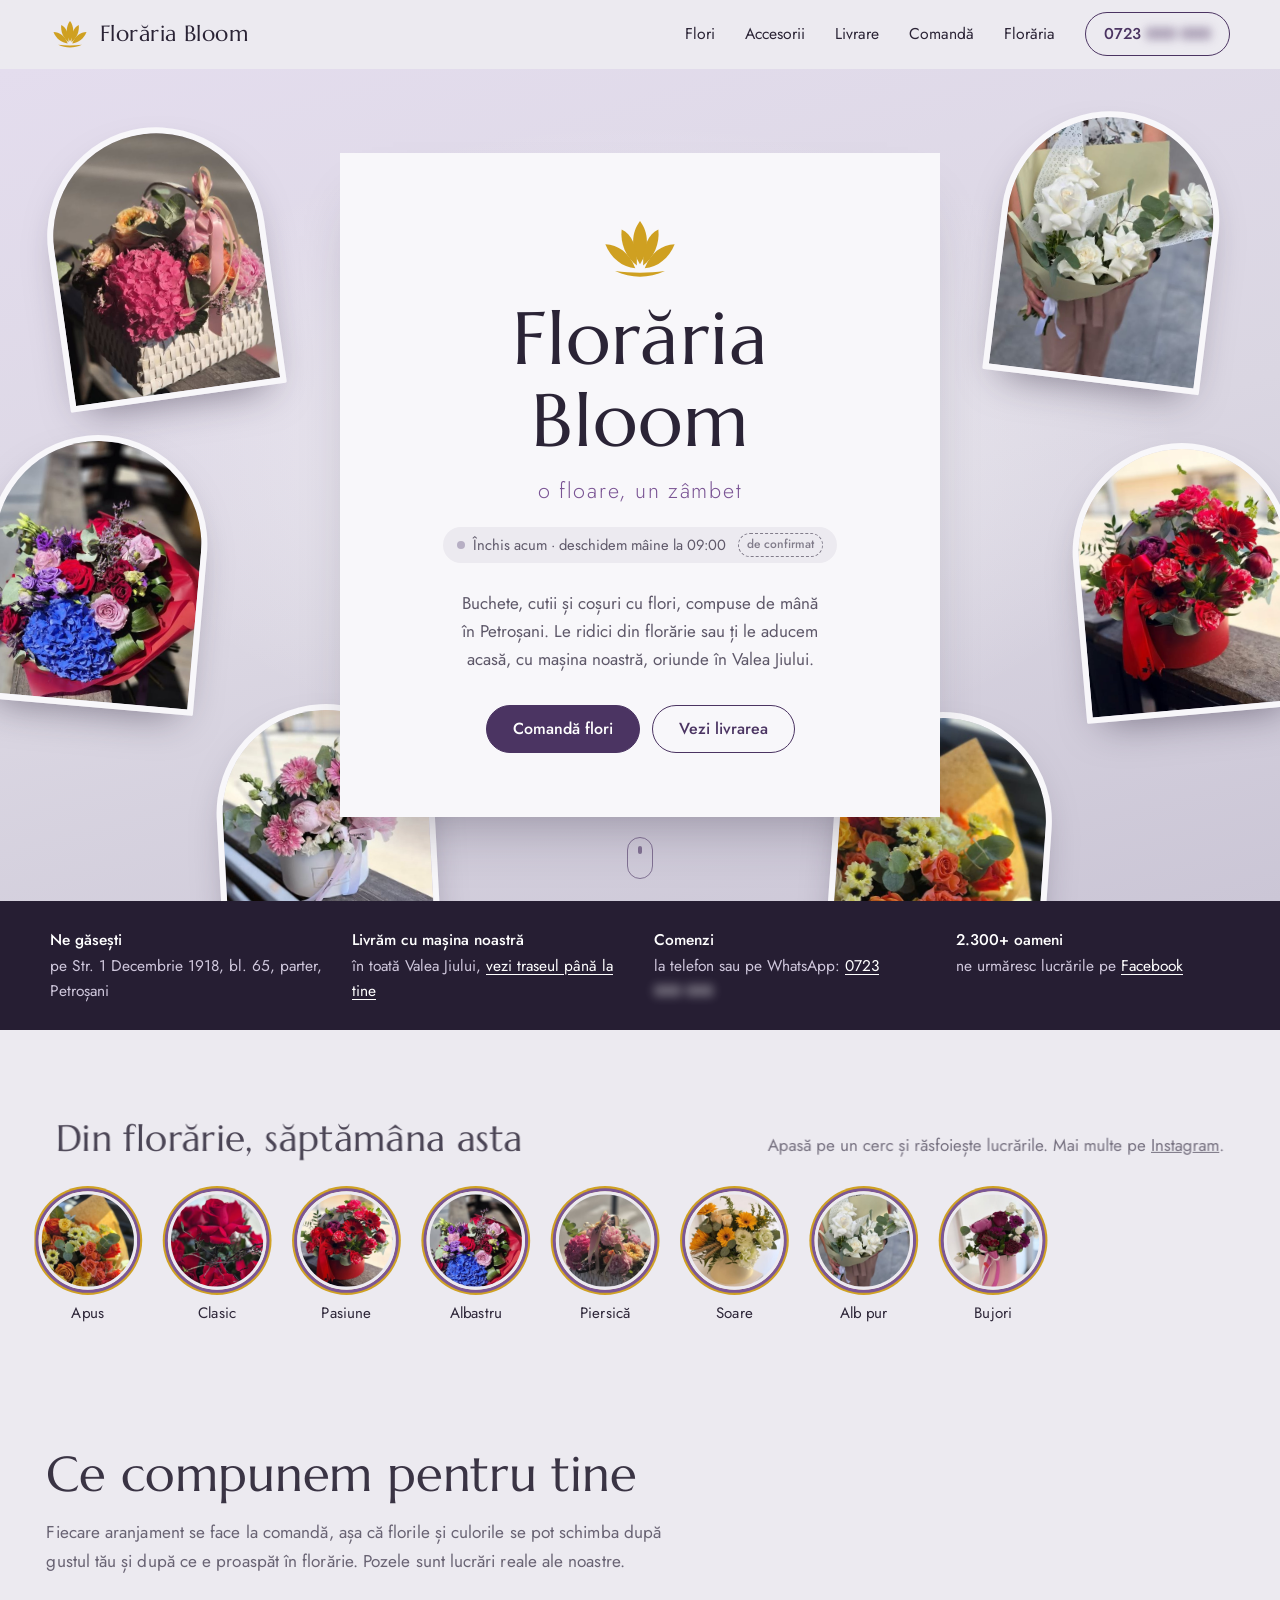
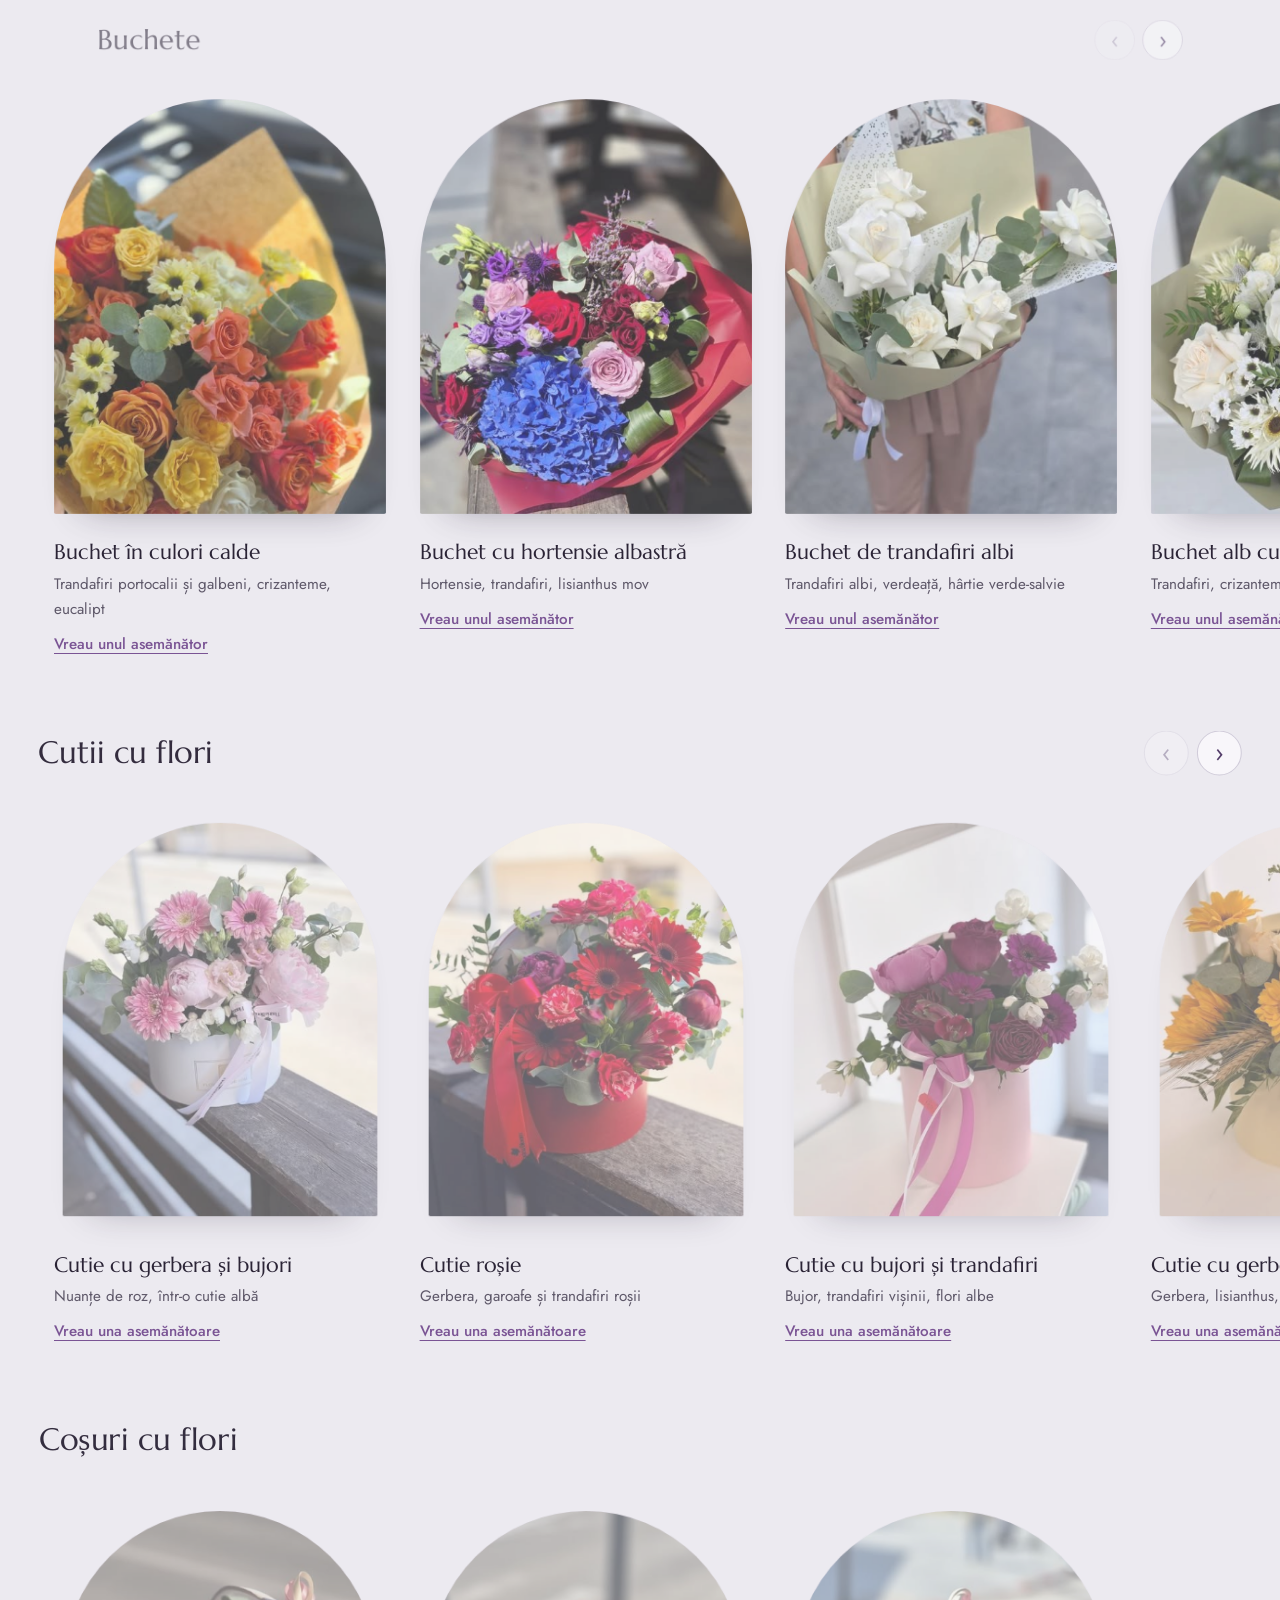
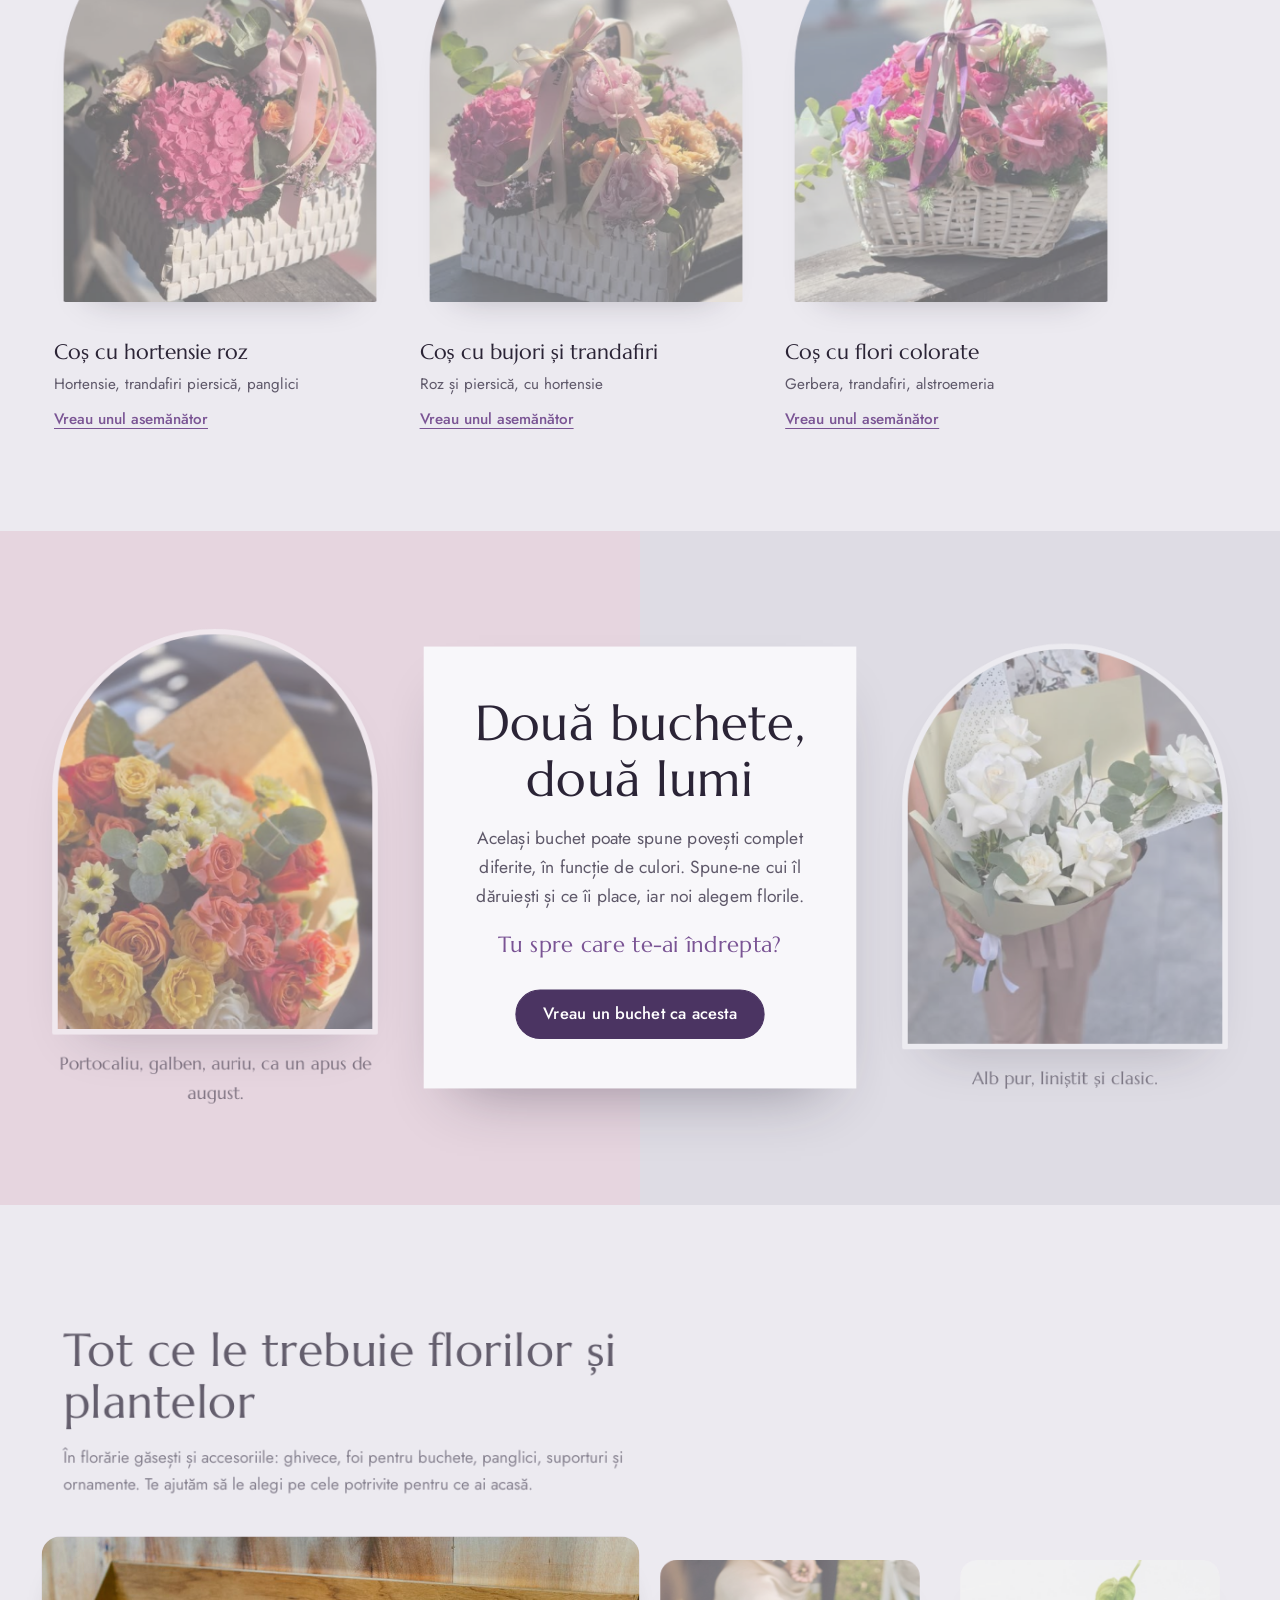
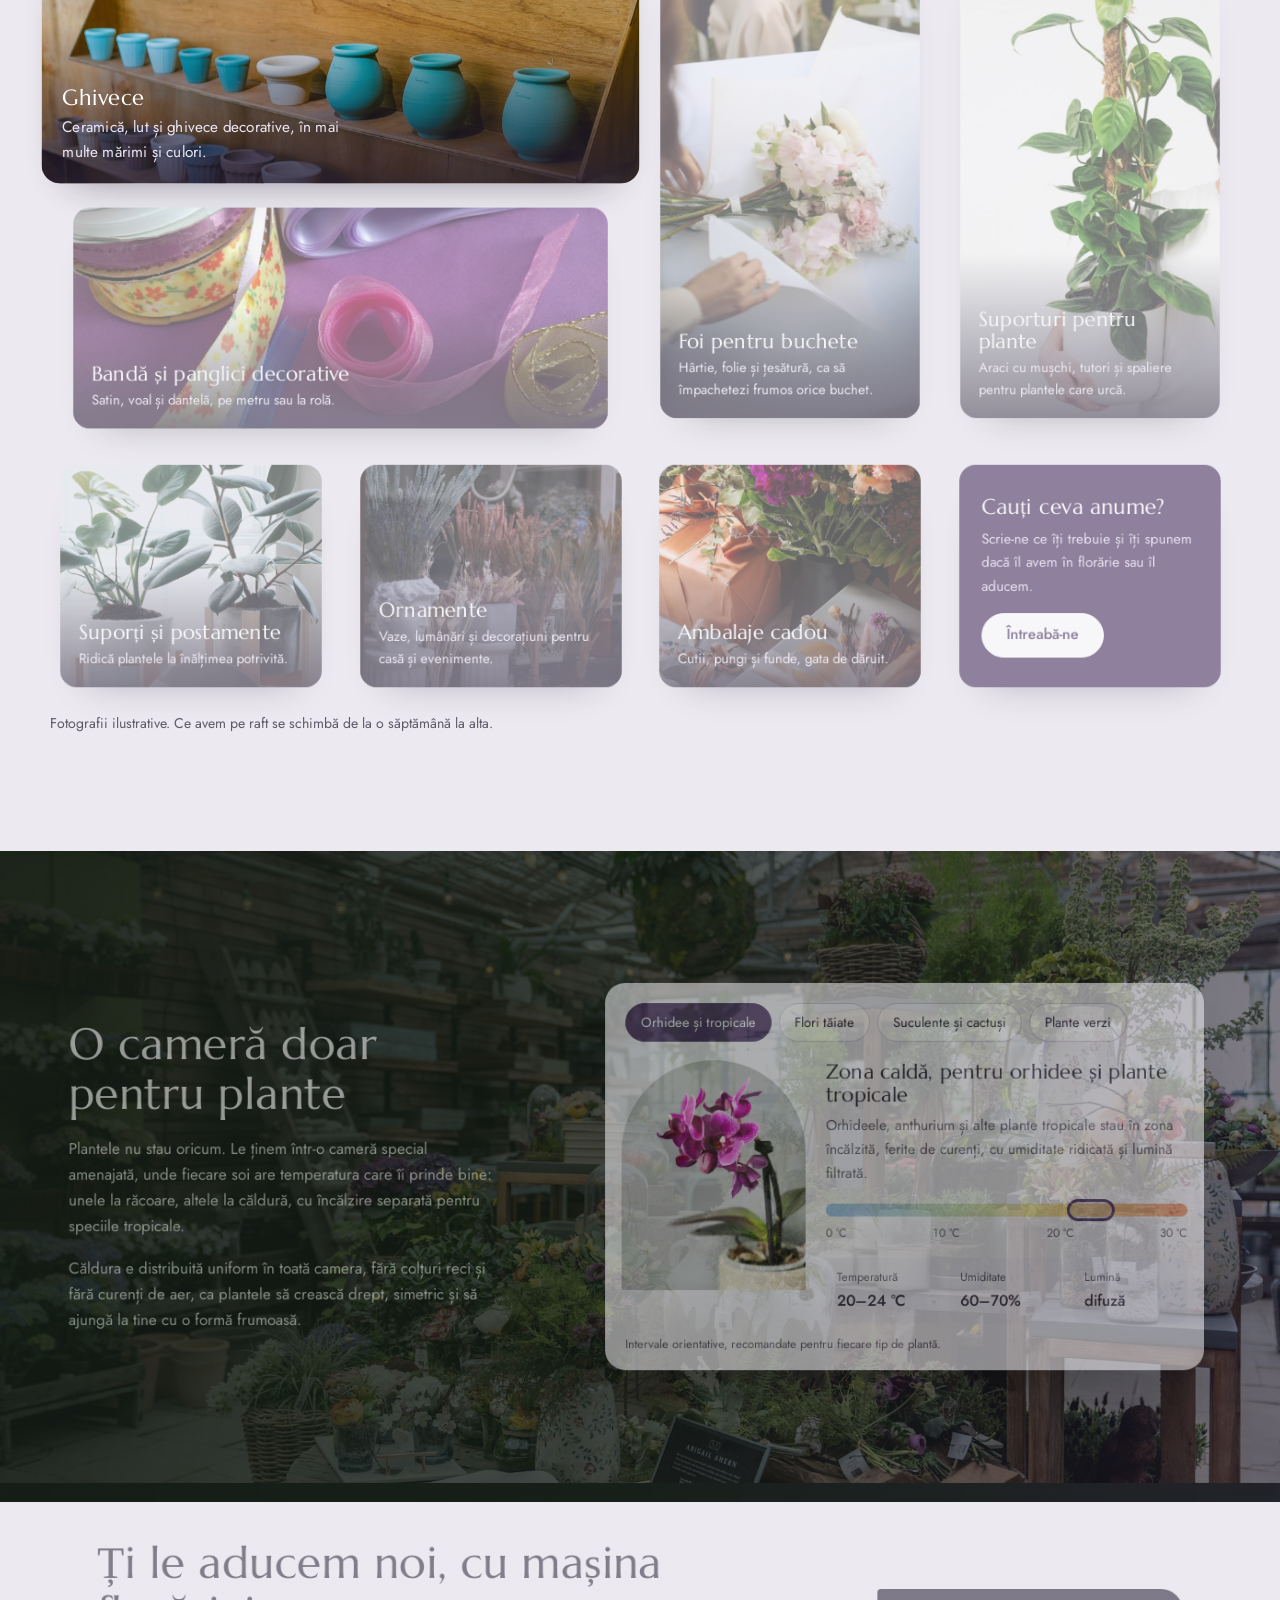
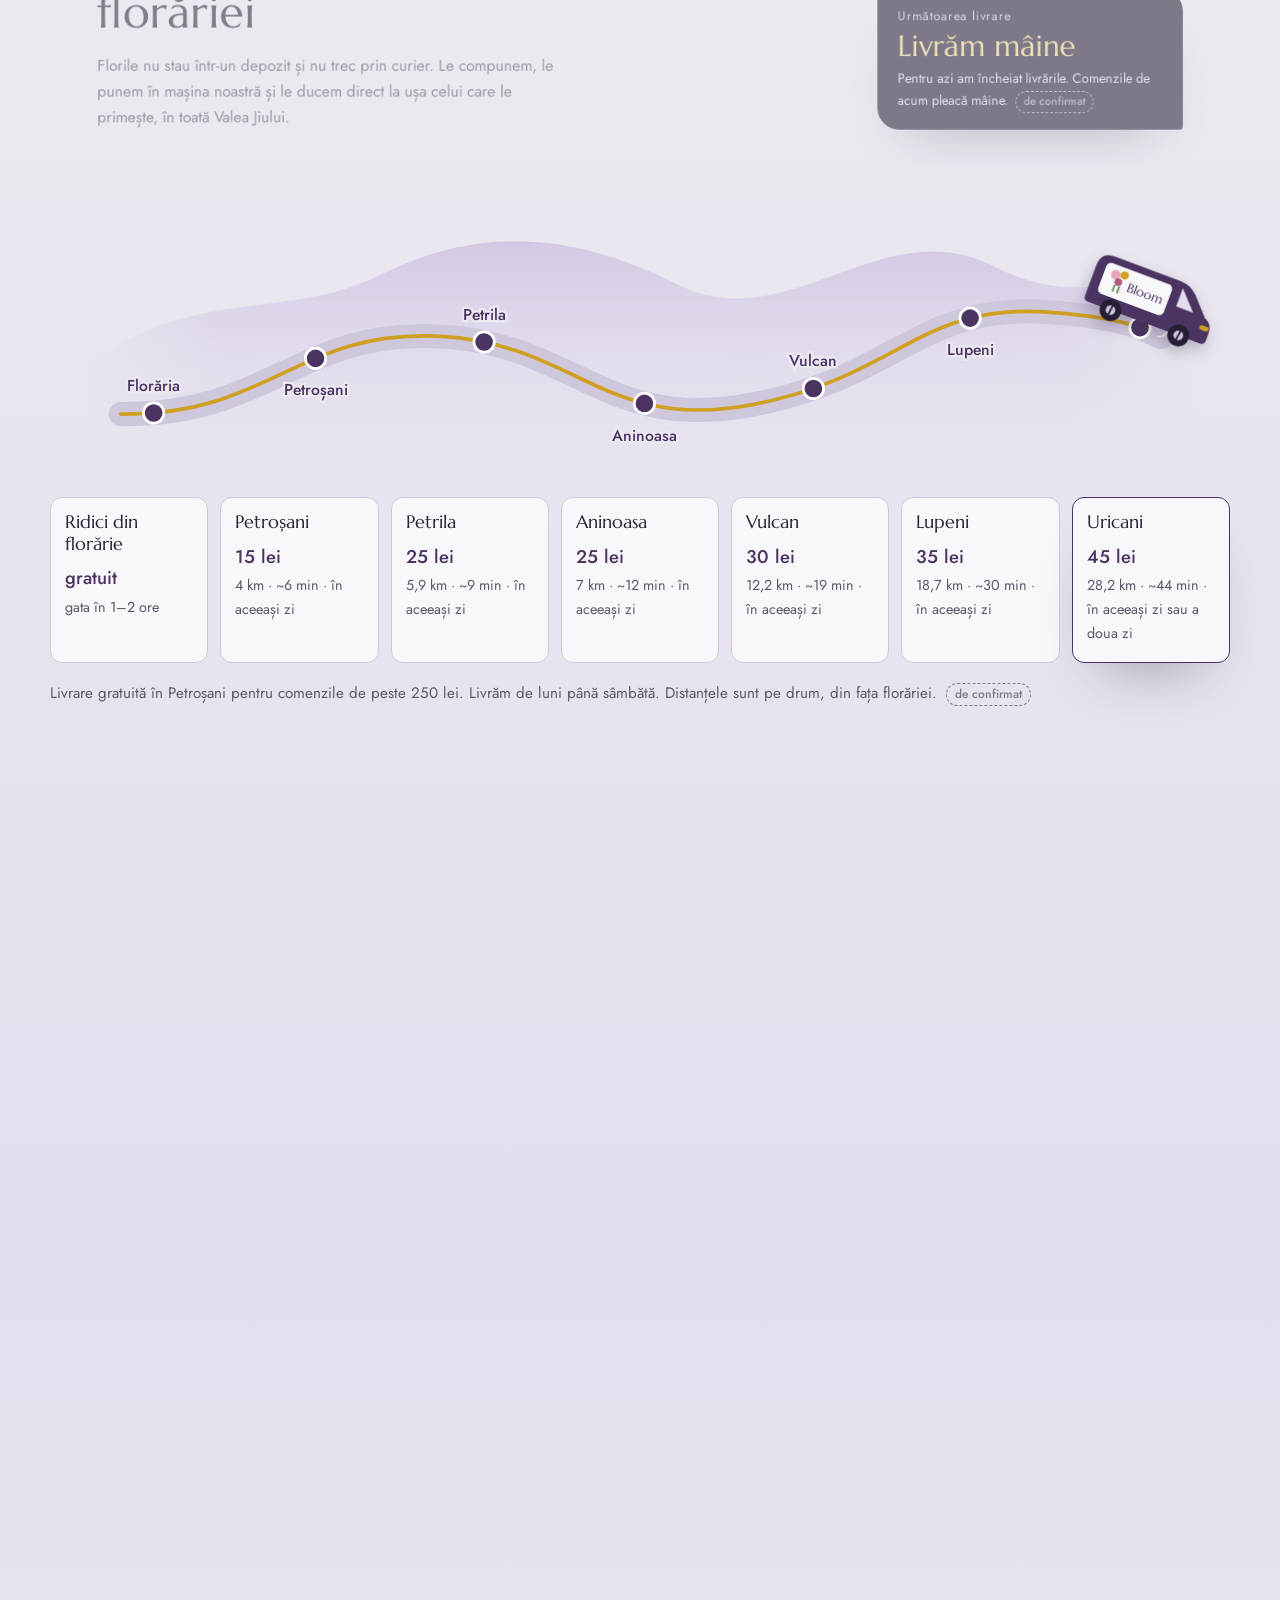
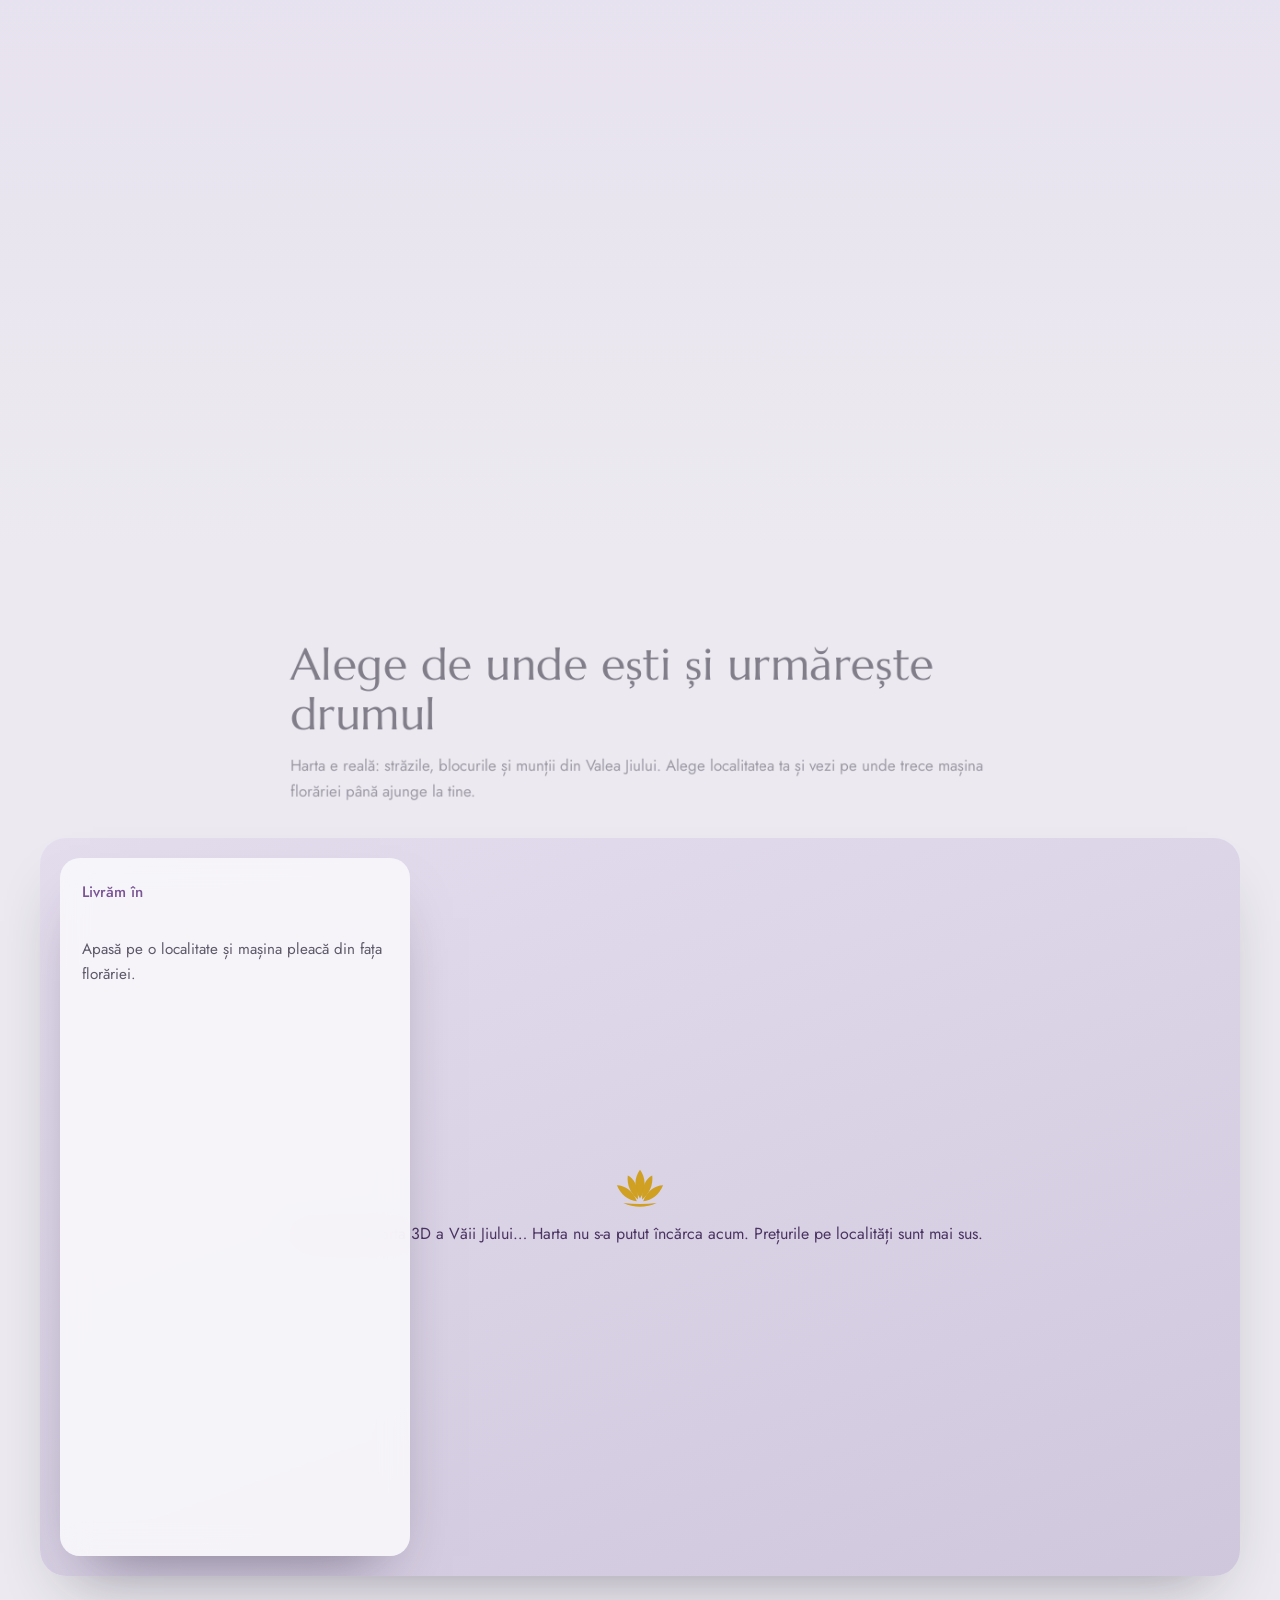
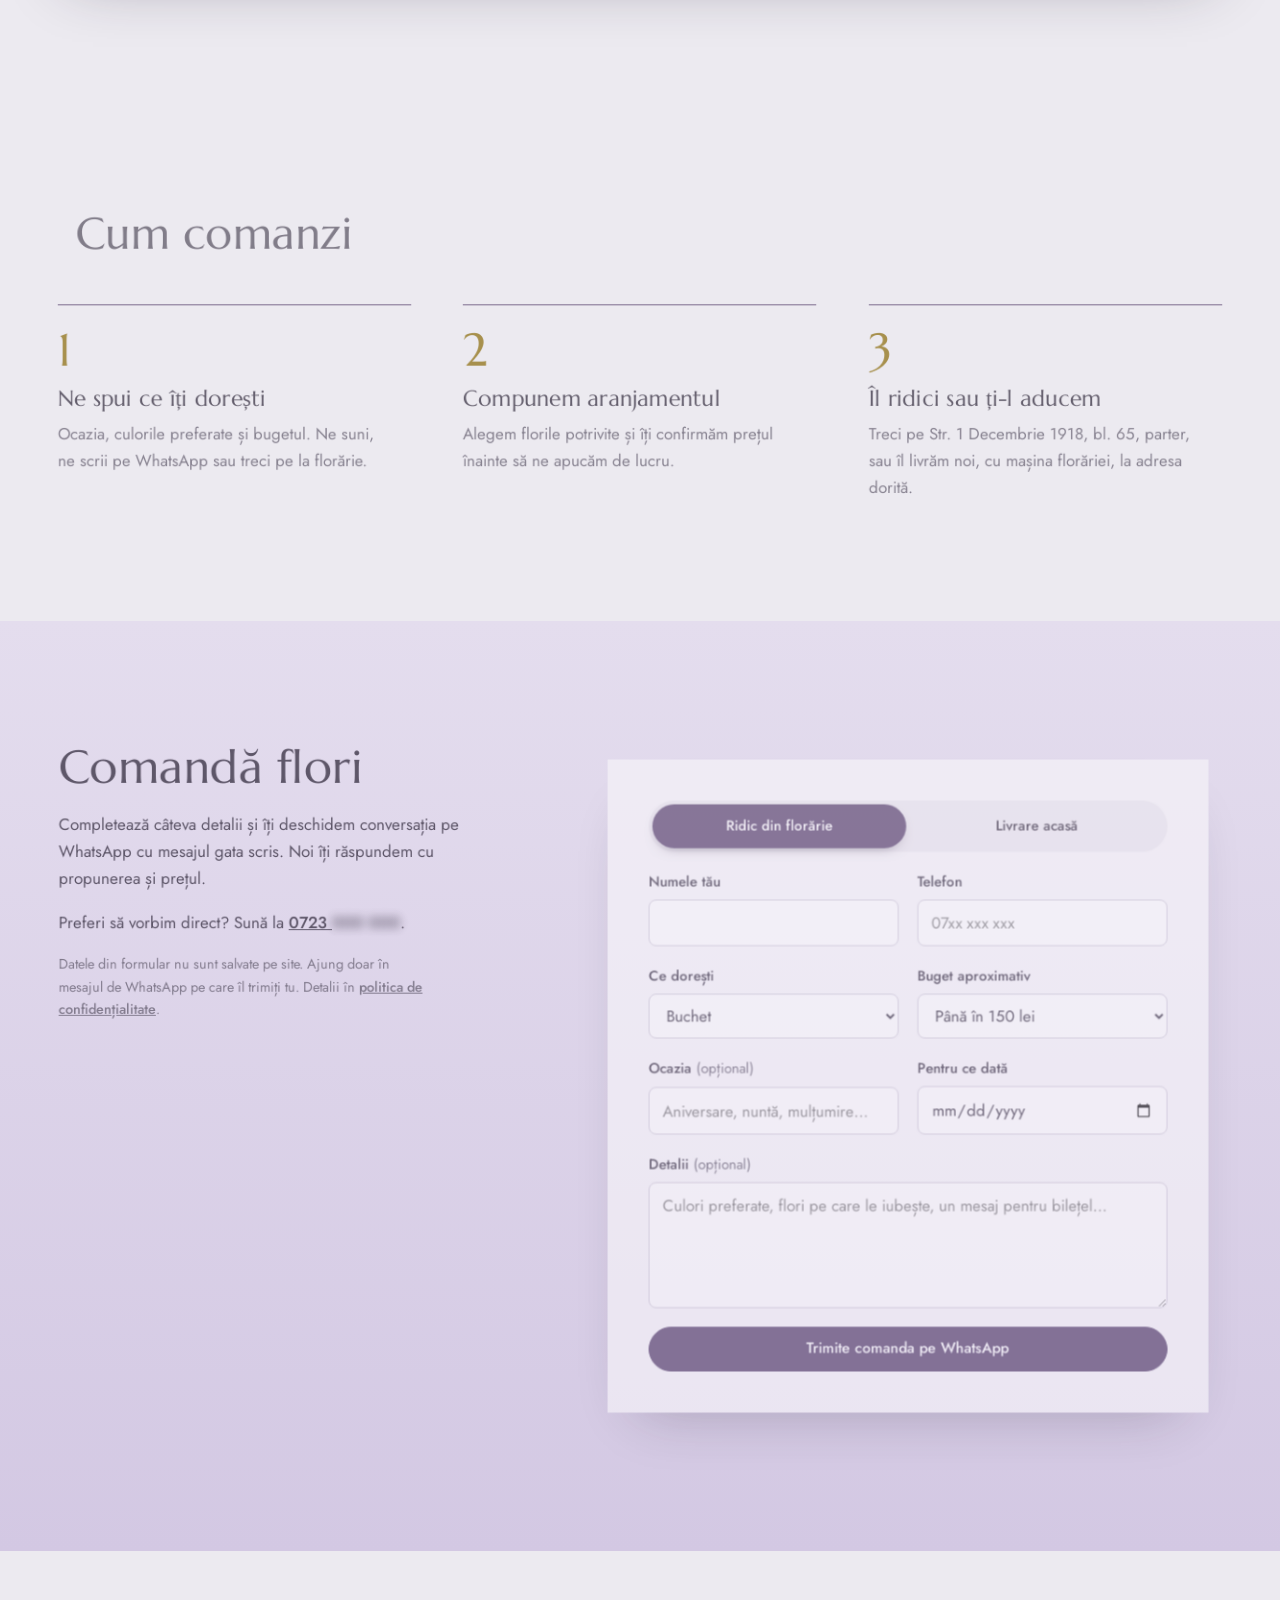
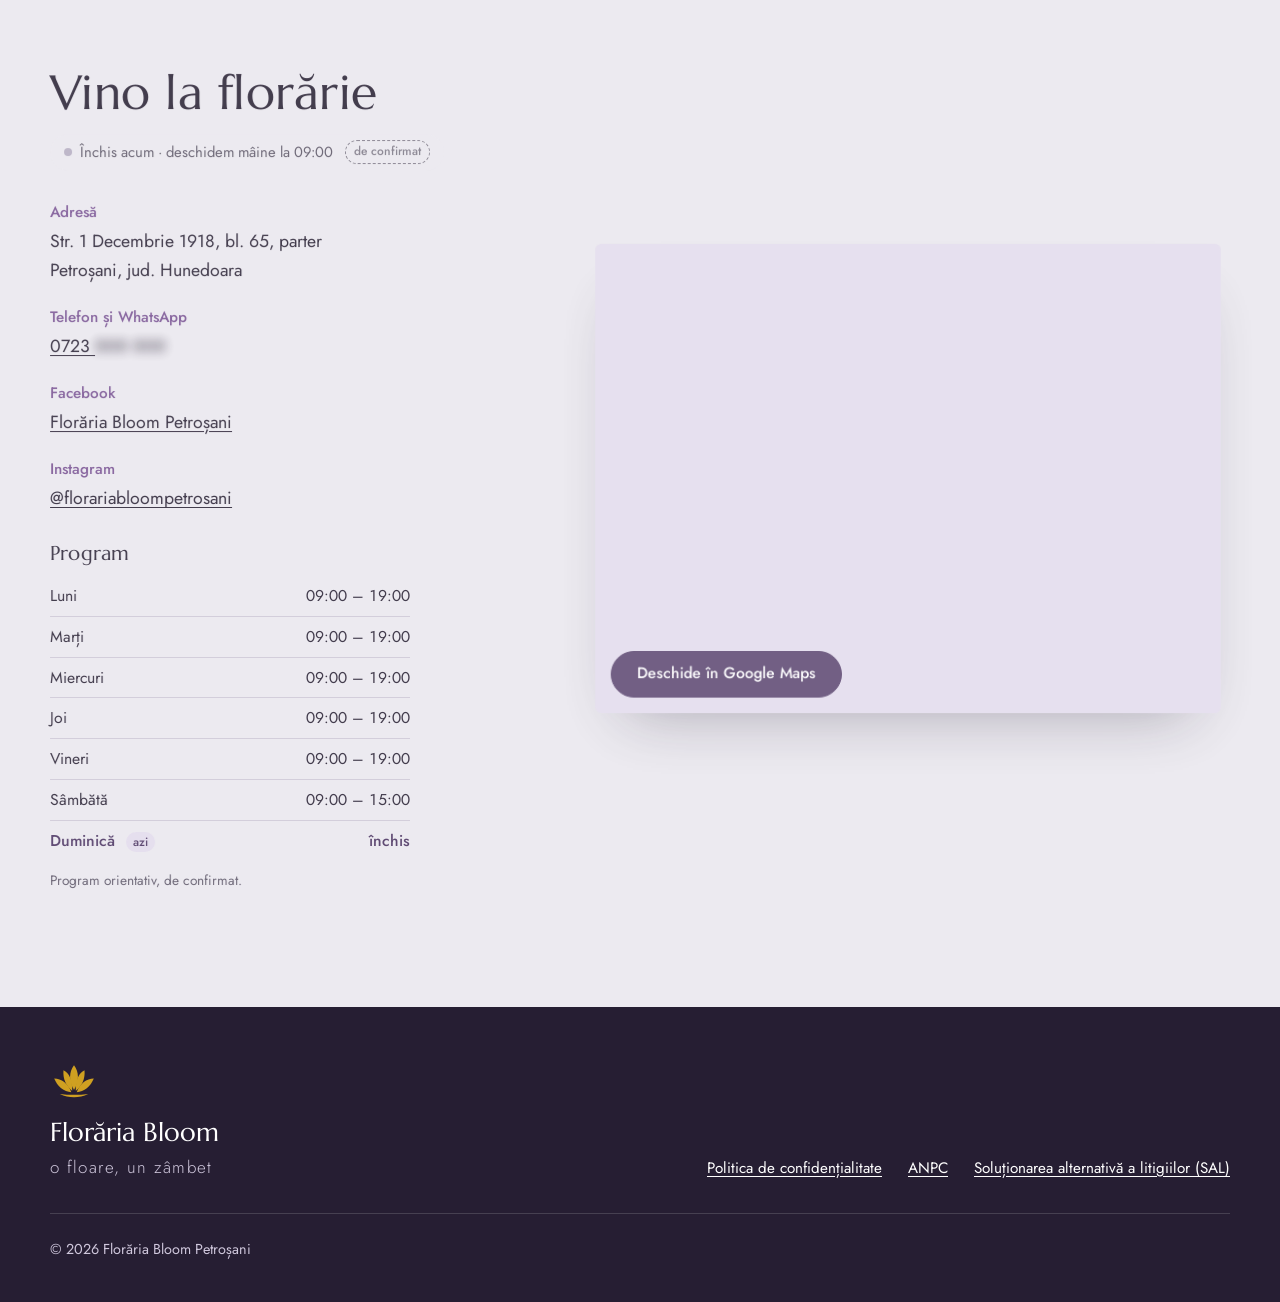
==== commit 590679aa: "Move all editable content to content.json (editable from the Organizator app) Config (hours, deliver" ====
--- a/index.html
+++ b/index.html
@@ -81,9 +81,9 @@
       <div class="hero-card">
         <img class="hero-lotus" src="img/lotus.svg" alt="" width="84" height="63">
         <h1 id="hero-titlu">Florăria Bloom</h1>
-        <p class="tagline">o floare, un zâmbet</p>
+        <p class="tagline" data-text="hero.tagline">o floare, un zâmbet</p>
         <p class="status" data-status hidden></p>
-        <p class="hero-lead">Buchete, cutii și coșuri cu flori, compuse de mână în Petroșani. Le ridici din florărie sau ți le aducem acasă, cu mașina noastră, oriunde în Valea Jiului.</p>
+        <p class="hero-lead" data-text="hero.lead">Buchete, cutii și coșuri cu flori, compuse de mână în Petroșani. Le ridici din florărie sau ți le aducem acasă, cu mașina noastră, oriunde în Valea Jiului.</p>
         <div class="hero-actions">
           <a class="btn btn-primary" href="#comanda">Comandă flori</a>
           <a class="btn btn-ghost" href="#livrare">Vezi livrarea</a>
@@ -106,19 +106,10 @@
     <section class="stories-section" id="povesti" aria-labelledby="povesti-titlu">
       <div class="wrap">
         <div class="stories-head">
-          <h2 id="povesti-titlu">Din florărie, săptămâna asta</h2>
+          <h2 id="povesti-titlu" data-text="stories.title">Din florărie, săptămâna asta</h2>
           <p>Apasă pe un cerc și răsfoiește lucrările. Mai multe pe <a href="https://www.instagram.com/florariabloompetrosani/" target="_blank" rel="noopener">Instagram</a>.</p>
         </div>
-        <ul class="stories" aria-label="Povești din florărie">
-          <li><button type="button" class="story-ring" data-story="0"><img src="img/buchet-culori-calde.jpg" alt="" width="472" height="590" loading="lazy"><span>Apus</span></button></li>
-          <li><button type="button" class="story-ring" data-story="1"><img src="img/trandafiri-rosii.jpg" alt="" width="540" height="720" loading="lazy"><span>Clasic</span></button></li>
-          <li><button type="button" class="story-ring" data-story="2"><img src="img/cutie-rosie-gerbera.jpg" alt="" width="472" height="590" loading="lazy"><span>Pasiune</span></button></li>
-          <li><button type="button" class="story-ring" data-story="3"><img src="img/buchet-hortensie-albastra.jpg" alt="" width="472" height="590" loading="lazy"><span>Albastru</span></button></li>
-          <li><button type="button" class="story-ring" data-story="4"><img src="img/cos-bujori-piersica.jpg" alt="" width="472" height="590" loading="lazy"><span>Piersică</span></button></li>
-          <li><button type="button" class="story-ring" data-story="5"><img src="img/cutie-galbena-gerbera.jpg" alt="" width="472" height="590" loading="lazy"><span>Soare</span></button></li>
-          <li><button type="button" class="story-ring" data-story="6"><img src="img/buchet-trandafiri-albi.jpg" alt="" width="472" height="590" loading="lazy"><span>Alb pur</span></button></li>
-          <li><button type="button" class="story-ring" data-story="7"><img src="img/cutie-roz-bujori.jpg" alt="" width="472" height="590" loading="lazy"><span>Bujori</span></button></li>
-        </ul>
+        <ul class="stories" aria-label="Povești din florărie" data-story-rings></ul>
       </div>
     </section>
 
@@ -126,117 +117,42 @@
     <section class="section section-flush" id="flori" aria-labelledby="flori-titlu">
       <div class="wrap">
         <div class="section-head">
-          <h2 id="flori-titlu">Ce compunem pentru tine</h2>
-          <p>Fiecare aranjament se face la comandă, așa că florile și culorile se pot schimba după gustul tău și după ce e proaspăt în florărie. Pozele sunt lucrări reale ale noastre.</p>
+          <h2 id="flori-titlu" data-text="gallery.title">Ce compunem pentru tine</h2>
+          <p data-text="gallery.intro">Fiecare aranjament se face la comandă, așa că florile și culorile se pot schimba după gustul tău și după ce e proaspăt în florărie. Pozele sunt lucrări reale ale noastre.</p>
         </div>
       </div>
 
       <div class="rail" data-rail>
         <div class="wrap rail-head">
-          <h3>Buchete</h3>
+          <h3 data-text="rail.buchet">Buchete</h3>
           <div class="rail-nav">
             <button type="button" class="rail-btn" data-dir="-1" aria-label="Buchete: înapoi">‹</button>
             <button type="button" class="rail-btn" data-dir="1" aria-label="Buchete: înainte">›</button>
           </div>
         </div>
-        <ul class="rail-track" aria-label="Buchete">
-          <li data-type="buchet">
-            <figure>
-              <button type="button" class="zoom" aria-label="Mărește: Buchet în culori calde"><img src="img/buchet-culori-calde.jpg" alt="Buchet cu trandafiri portocalii și galbeni, crizanteme și eucalipt, în hârtie aurie" loading="lazy" width="472" height="590"></button>
-              <figcaption><span class="item-name">Buchet în culori calde</span><span class="item-desc">Trandafiri portocalii și galbeni, crizanteme, eucalipt</span><a class="ask" data-item="Buchet în culori calde" href="#comanda">Vreau unul asemănător</a></figcaption>
-            </figure>
-          </li>
-          <li data-type="buchet">
-            <figure>
-              <button type="button" class="zoom" aria-label="Mărește: Buchet cu hortensie albastră"><img src="img/buchet-hortensie-albastra.jpg" alt="Buchet cu hortensie albastră, trandafiri roșii și roz, lisianthus mov, în hârtie roșie" loading="lazy" width="472" height="590"></button>
-              <figcaption><span class="item-name">Buchet cu hortensie albastră</span><span class="item-desc">Hortensie, trandafiri, lisianthus mov</span><a class="ask" data-item="Buchet cu hortensie albastră" href="#comanda">Vreau unul asemănător</a></figcaption>
-            </figure>
-          </li>
-          <li data-type="buchet">
-            <figure>
-              <button type="button" class="zoom" aria-label="Mărește: Buchet de trandafiri albi"><img src="img/buchet-trandafiri-albi.jpg" alt="Buchet de trandafiri albi cu verdeață, ținut în mână" loading="lazy" width="472" height="590"></button>
-              <figcaption><span class="item-name">Buchet de trandafiri albi</span><span class="item-desc">Trandafiri albi, verdeață, hârtie verde-salvie</span><a class="ask" data-item="Buchet de trandafiri albi" href="#comanda">Vreau unul asemănător</a></figcaption>
-            </figure>
-          </li>
-          <li data-type="buchet">
-            <figure>
-              <button type="button" class="zoom" aria-label="Mărește: Buchet alb cu crizanteme"><img src="img/buchet-alb-crizanteme.jpg" alt="Buchet alb cu trandafiri, crizanteme și margarete" loading="lazy" width="526" height="589"></button>
-              <figcaption><span class="item-name">Buchet alb cu crizanteme</span><span class="item-desc">Trandafiri, crizanteme, margarete</span><a class="ask" data-item="Buchet alb cu crizanteme" href="#comanda">Vreau unul asemănător</a></figcaption>
-            </figure>
-          </li>
-          <li data-type="buchet">
-            <figure>
-              <button type="button" class="zoom" aria-label="Mărește: Trandafiri roșii"><img src="img/trandafiri-rosii.jpg" alt="Buchet de trandafiri roșii, fotografiat de aproape" loading="lazy" width="540" height="720"></button>
-              <figcaption><span class="item-name">Trandafiri roșii</span><span class="item-desc">Clasicul care nu dă greș</span><a class="ask" data-item="Buchet de trandafiri roșii" href="#comanda">Vreau unul asemănător</a></figcaption>
-            </figure>
-          </li>
-        </ul>
+        <ul class="rail-track" aria-label="Buchete" data-gallery="buchet"></ul>
       </div>
 
       <div class="rail" data-rail>
         <div class="wrap rail-head">
-          <h3>Cutii cu flori</h3>
+          <h3 data-text="rail.cutie">Cutii cu flori</h3>
           <div class="rail-nav">
             <button type="button" class="rail-btn" data-dir="-1" aria-label="Cutii: înapoi">‹</button>
             <button type="button" class="rail-btn" data-dir="1" aria-label="Cutii: înainte">›</button>
           </div>
         </div>
-        <ul class="rail-track" aria-label="Cutii cu flori">
-          <li data-type="cutie">
-            <figure>
-              <button type="button" class="zoom" aria-label="Mărește: Cutie cu gerbera și bujori"><img src="img/cutie-gerbera-roz.jpg" alt="Cutie albă cu gerbera roz, bujori și trandafiri pastel" loading="lazy" width="472" height="590"></button>
-              <figcaption><span class="item-name">Cutie cu gerbera și bujori</span><span class="item-desc">Nuanțe de roz, într-o cutie albă</span><a class="ask" data-item="Cutie cu gerbera și bujori" href="#comanda">Vreau una asemănătoare</a></figcaption>
-            </figure>
-          </li>
-          <li data-type="cutie">
-            <figure>
-              <button type="button" class="zoom" aria-label="Mărește: Cutie roșie"><img src="img/cutie-rosie-gerbera.jpg" alt="Cutie roșie cu gerbera, garoafe și trandafiri roșii, legată cu fundă" loading="lazy" width="472" height="590"></button>
-              <figcaption><span class="item-name">Cutie roșie</span><span class="item-desc">Gerbera, garoafe și trandafiri roșii</span><a class="ask" data-item="Cutie roșie cu gerbera și garoafe" href="#comanda">Vreau una asemănătoare</a></figcaption>
-            </figure>
-          </li>
-          <li data-type="cutie">
-            <figure>
-              <button type="button" class="zoom" aria-label="Mărește: Cutie cu bujori și trandafiri"><img src="img/cutie-roz-bujori.jpg" alt="Cutie roz cu bujor, trandafiri vișinii și flori albe, cu panglici" loading="lazy" width="472" height="590"></button>
-              <figcaption><span class="item-name">Cutie cu bujori și trandafiri</span><span class="item-desc">Bujor, trandafiri vișinii, flori albe</span><a class="ask" data-item="Cutie cu bujori și trandafiri" href="#comanda">Vreau una asemănătoare</a></figcaption>
-            </figure>
-          </li>
-          <li data-type="cutie">
-            <figure>
-              <button type="button" class="zoom" aria-label="Mărește: Cutie cu gerbera galbene"><img src="img/cutie-galbena-gerbera.jpg" alt="Cutie crem cu gerbera galbene, lisianthus alb și spice" loading="lazy" width="472" height="590"></button>
-              <figcaption><span class="item-name">Cutie cu gerbera galbene</span><span class="item-desc">Gerbera, lisianthus, spice de grâu</span><a class="ask" data-item="Cutie cu gerbera galbene" href="#comanda">Vreau una asemănătoare</a></figcaption>
-            </figure>
-          </li>
-        </ul>
+        <ul class="rail-track" aria-label="Cutii cu flori" data-gallery="cutie"></ul>
       </div>
 
       <div class="rail" data-rail>
         <div class="wrap rail-head">
-          <h3>Coșuri cu flori</h3>
+          <h3 data-text="rail.cos">Coșuri cu flori</h3>
           <div class="rail-nav">
             <button type="button" class="rail-btn" data-dir="-1" aria-label="Coșuri: înapoi">‹</button>
             <button type="button" class="rail-btn" data-dir="1" aria-label="Coșuri: înainte">›</button>
           </div>
         </div>
-        <ul class="rail-track" aria-label="Coșuri cu flori">
-          <li data-type="cos">
-            <figure>
-              <button type="button" class="zoom" aria-label="Mărește: Coș cu hortensie roz"><img src="img/cos-hortensie-roz.jpg" alt="Coș împletit cu hortensie roz, trandafiri piersică și panglici" loading="lazy" width="472" height="590"></button>
-              <figcaption><span class="item-name">Coș cu hortensie roz</span><span class="item-desc">Hortensie, trandafiri piersică, panglici</span><a class="ask" data-item="Coș cu hortensie roz" href="#comanda">Vreau unul asemănător</a></figcaption>
-            </figure>
-          </li>
-          <li data-type="cos">
-            <figure>
-              <button type="button" class="zoom" aria-label="Mărește: Coș cu bujori și trandafiri"><img src="img/cos-bujori-piersica.jpg" alt="Coș alb cu bujori roz, hortensie și trandafiri în nuanțe de piersică" loading="lazy" width="472" height="590"></button>
-              <figcaption><span class="item-name">Coș cu bujori și trandafiri</span><span class="item-desc">Roz și piersică, cu hortensie</span><a class="ask" data-item="Coș cu bujori și trandafiri" href="#comanda">Vreau unul asemănător</a></figcaption>
-            </figure>
-          </li>
-          <li data-type="cos">
-            <figure>
-              <button type="button" class="zoom" aria-label="Mărește: Coș cu flori colorate"><img src="img/cos-flori-colorat.jpg" alt="Coș împletit alb cu flori colorate: gerbera, trandafiri, alstroemeria" loading="lazy" width="590" height="590"></button>
-              <figcaption><span class="item-name">Coș cu flori colorate</span><span class="item-desc">Gerbera, trandafiri, alstroemeria</span><a class="ask" data-item="Coș cu flori colorate" href="#comanda">Vreau unul asemănător</a></figcaption>
-            </figure>
-          </li>
-        </ul>
+        <ul class="rail-track" aria-label="Coșuri cu flori" data-gallery="cos"></ul>
       </div>
     </section>
 
@@ -244,17 +160,17 @@
     <section class="worlds" aria-labelledby="lumi-titlu">
       <div class="world world-warm">
         <img src="img/buchet-culori-calde.jpg" alt="Buchet în portocaliu, galben și auriu" loading="lazy" width="472" height="590">
-        <p>Portocaliu, galben, auriu, ca un apus de august.</p>
+        <p data-text="worlds.warm">Portocaliu, galben, auriu, ca un apus de august.</p>
       </div>
       <div class="worlds-text">
-        <h2 id="lumi-titlu">Două buchete, două lumi</h2>
-        <p>Același buchet poate spune povești complet diferite, în funcție de culori. Spune-ne cui îl dăruiești și ce îi place, iar noi alegem florile.</p>
-        <p class="worlds-q">Tu spre care te-ai îndrepta?</p>
+        <h2 id="lumi-titlu" data-text="worlds.title">Două buchete, două lumi</h2>
+        <p data-text="worlds.text">Același buchet poate spune povești complet diferite, în funcție de culori. Spune-ne cui îl dăruiești și ce îi place, iar noi alegem florile.</p>
+        <p class="worlds-q" data-text="worlds.question">Tu spre care te-ai îndrepta?</p>
         <a class="btn btn-primary" href="#comanda">Vreau un buchet ca acesta</a>
       </div>
       <div class="world world-white">
         <img src="img/buchet-trandafiri-albi.jpg" alt="Buchet de trandafiri albi" loading="lazy" width="472" height="590">
-        <p>Alb pur, liniștit și clasic.</p>
+        <p data-text="worlds.white">Alb pur, liniștit și clasic.</p>
       </div>
     </section>
 
@@ -262,45 +178,17 @@
     <section class="section accessories" id="accesorii" aria-labelledby="acc-titlu">
       <div class="wrap">
         <div class="section-head">
-          <h2 id="acc-titlu">Tot ce le trebuie florilor și plantelor</h2>
-          <p>În florărie găsești și accesoriile: ghivece, foi pentru buchete, panglici, suporturi și ornamente. Te ajutăm să le alegi pe cele potrivite pentru ce ai acasă.</p>
-        </div>
-        <ul class="bento">
-          <li class="b-wide">
-            <img style="object-position: 50% 88%" src="img/acc-ghivece.jpg" alt="Raft de lemn cu ghivece ceramice în nuanțe de turcoaz, alb și mov" loading="lazy" width="900" height="600">
-            <div class="b-text"><h3>Ghivece</h3><p>Ceramică, lut și ghivece decorative, în mai multe mărimi și culori.</p></div>
-          </li>
-          <li class="b-tall">
-            <img src="img/acc-foi-buchet.jpg" alt="Mâini care împachetează un buchet de flori roz și albe în hârtie albă" loading="lazy" width="900" height="1189">
-            <div class="b-text"><h3>Foi pentru buchete</h3><p>Hârtie, folie și țesătură, ca să împachetezi frumos orice buchet.</p></div>
-          </li>
-          <li class="b-tall">
-            <img src="img/acc-arac.jpg" alt="Plantă cățărătoare legată de un arac acoperit cu mușchi" loading="lazy" width="900" height="1125">
-            <div class="b-text"><h3>Suporturi pentru plante</h3><p>Araci cu mușchi, tutori și spaliere pentru plantele care urcă.</p></div>
-          </li>
-          <li class="b-wide">
-            <img src="img/acc-panglici.jpg" alt="Role de panglică mov, roz și cu model floral" loading="lazy" width="900" height="675">
-            <div class="b-text"><h3>Bandă și panglici decorative</h3><p>Satin, voal și dantelă, pe metru sau la rolă.</p></div>
-          </li>
-          <li>
-            <img src="img/acc-suporti.jpg" alt="Plante în ghivece albe așezate pe suporți din lemn" loading="lazy" width="900" height="1125">
-            <div class="b-text"><h3>Suporți și postamente</h3><p>Ridică plantele la înălțimea potrivită.</p></div>
-          </li>
-          <li>
-            <img src="img/acc-ornamente.jpg" alt="Vitrină cu vaze, coloane decorative și flori uscate" loading="lazy" width="900" height="1350">
-            <div class="b-text"><h3>Ornamente</h3><p>Vaze, lumânări și decorațiuni pentru casă și evenimente.</p></div>
-          </li>
-          <li>
-            <img src="img/acc-cadou.jpg" alt="Cadou împachetat în hârtie maro, cu fundă și flori" loading="lazy" width="900" height="1350">
-            <div class="b-text"><h3>Ambalaje cadou</h3><p>Cutii, pungi și funde, gata de dăruit.</p></div>
-          </li>
+          <h2 id="acc-titlu" data-text="accessories.title">Tot ce le trebuie florilor și plantelor</h2>
+          <p data-text="accessories.intro">În florărie găsești și accesoriile: ghivece, foi pentru buchete, panglici, suporturi și ornamente. Te ajutăm să le alegi pe cele potrivite pentru ce ai acasă.</p>
+        </div>
+        <ul class="bento" data-accessories>
           <li class="b-cta">
-            <h3>Cauți ceva anume?</h3>
-            <p>Scrie-ne ce îți trebuie și îți spunem dacă îl avem în florărie sau îl aducem.</p>
+            <h3 data-text="accessories.ctaTitle">Cauți ceva anume?</h3>
+            <p data-text="accessories.ctaText">Scrie-ne ce îți trebuie și îți spunem dacă îl avem în florărie sau îl aducem.</p>
             <a class="btn btn-light" href="#comanda">Întreabă-ne</a>
           </li>
         </ul>
-        <p class="fine-note">Fotografii ilustrative. Ce avem pe raft se schimbă de la o săptămână la alta.</p>
+        <p class="fine-note" data-text="accessories.note">Fotografii ilustrative. Ce avem pe raft se schimbă de la o săptămână la alta.</p>
       </div>
     </section>
 
@@ -311,9 +199,9 @@
       </div>
       <div class="wrap greenroom-inner">
         <div class="greenroom-intro">
-          <h2 id="plante-titlu">O cameră doar pentru plante</h2>
-          <p>Plantele nu stau oricum. Le ținem într-o cameră special amenajată, unde fiecare soi are temperatura care îi prinde bine: unele la răcoare, altele la căldură, cu încălzire separată pentru speciile tropicale.</p>
-          <p>Căldura e distribuită uniform în toată camera, fără colțuri reci și fără curenți de aer, ca plantele să crească drept, simetric și să ajungă la tine cu o formă frumoasă.</p>
+          <h2 id="plante-titlu" data-text="plants.title">O cameră doar pentru plante</h2>
+          <p data-text="plants.text1">Plantele nu stau oricum. Le ținem într-o cameră special amenajată, unde fiecare soi are temperatura care îi prinde bine: unele la răcoare, altele la căldură, cu încălzire separată pentru speciile tropicale.</p>
+          <p data-text="plants.text2">Căldura e distribuită uniform în toată camera, fără colțuri reci și fără curenți de aer, ca plantele să crească drept, simetric și să ajungă la tine cu o formă frumoasă.</p>
         </div>
 
         <div class="climate" data-climate>
@@ -334,7 +222,7 @@
               </dl>
             </div>
           </div>
-          <p class="climate-note">Intervale orientative, recomandate pentru fiecare tip de plantă.</p>
+          <p class="climate-note" data-text="plants.note">Intervale orientative, recomandate pentru fiecare tip de plantă.</p>
         </div>
       </div>
     </section>
@@ -346,8 +234,8 @@
         <div class="wrap drive-inner">
           <div class="drive-head">
             <div>
-              <h2 id="livrare-titlu">Ți le aducem noi, cu mașina florăriei</h2>
-              <p>Florile nu stau într-un depozit și nu trec prin curier. Le compunem, le punem în mașina noastră și le ducem direct la ușa celui care le primește, în toată Valea Jiului.</p>
+              <h2 id="livrare-titlu" data-text="delivery.title">Ți le aducem noi, cu mașina florăriei</h2>
+              <p data-text="delivery.text">Florile nu stau într-un depozit și nu trec prin curier. Le compunem, le punem în mașina noastră și le ducem direct la ușa celui care le primește, în toată Valea Jiului.</p>
             </div>
             <div class="countdown" data-countdown aria-live="polite">
               <span class="countdown-label">Livrare în aceeași zi</span>
@@ -401,8 +289,8 @@
     <!-- Real 3D map -->
     <section class="map3d-section" id="harta" aria-labelledby="harta-titlu">
       <div class="wrap map3d-head">
-        <h2 id="harta-titlu">Alege de unde ești și urmărește drumul</h2>
-        <p>Harta e reală: străzile, blocurile și munții din Valea Jiului. Alege localitatea ta și vezi pe unde trece mașina florăriei până ajunge la tine.</p>
+        <h2 id="harta-titlu" data-text="map.title">Alege de unde ești și urmărește drumul</h2>
+        <p data-text="map.text">Harta e reală: străzile, blocurile și munții din Valea Jiului. Alege localitatea ta și vezi pe unde trece mașina florăriei până ajunge la tine.</p>
       </div>
       <div class="map3d" data-map3d>
         <div class="map3d-canvas" id="map3d" role="region" aria-label="Harta 3D cu traseele de livrare"></div>
@@ -429,20 +317,20 @@
     <section class="section" id="cum-comanzi" aria-labelledby="pasi-titlu">
       <div class="wrap">
         <div class="section-head">
-          <h2 id="pasi-titlu">Cum comanzi</h2>
+          <h2 id="pasi-titlu" data-text="steps.title">Cum comanzi</h2>
         </div>
         <ol class="steps">
           <li>
-            <h3>Ne spui ce îți dorești</h3>
-            <p>Ocazia, culorile preferate și bugetul. Ne suni, ne scrii pe WhatsApp sau treci pe la florărie.</p>
+            <h3 data-text="steps.1.title">Ne spui ce îți dorești</h3>
+            <p data-text="steps.1.text">Ocazia, culorile preferate și bugetul. Ne suni, ne scrii pe WhatsApp sau treci pe la florărie.</p>
           </li>
           <li>
-            <h3>Compunem aranjamentul</h3>
-            <p>Alegem florile potrivite și îți confirmăm prețul înainte să ne apucăm de lucru.</p>
+            <h3 data-text="steps.2.title">Compunem aranjamentul</h3>
+            <p data-text="steps.2.text">Alegem florile potrivite și îți confirmăm prețul înainte să ne apucăm de lucru.</p>
           </li>
           <li>
-            <h3>Îl ridici sau ți-l aducem</h3>
-            <p>Treci pe Str. 1 Decembrie 1918, bl. 65, parter, sau îl livrăm noi, cu mașina florăriei, la adresa dorită.</p>
+            <h3 data-text="steps.3.title">Îl ridici sau ți-l aducem</h3>
+            <p data-text="steps.3.text">Treci pe Str. 1 Decembrie 1918, bl. 65, parter, sau îl livrăm noi, cu mașina florăriei, la adresa dorită.</p>
           </li>
         </ol>
       </div>
@@ -452,8 +340,8 @@
     <section class="order" id="comanda" aria-labelledby="comanda-titlu">
       <div class="wrap order-inner">
         <div class="order-intro">
-          <h2 id="comanda-titlu">Comandă flori</h2>
-          <p>Completează câteva detalii și îți deschidem conversația pe WhatsApp cu mesajul gata scris. Noi îți răspundem cu propunerea și prețul.</p>
+          <h2 id="comanda-titlu" data-text="order.title">Comandă flori</h2>
+          <p data-text="order.text">Completează câteva detalii și îți deschidem conversația pe WhatsApp cu mesajul gata scris. Noi îți răspundem cu propunerea și prețul.</p>
           <p>Preferi să vorbim direct? Sună la <a href="#contact">0723 <span class="redact" aria-hidden="true">000 000</span></a>.</p>
           <p class="fine">Datele din formular nu sunt salvate pe site. Ajung doar în mesajul de WhatsApp pe care îl trimiți tu. Detalii în <a href="politica-de-confidentialitate.html">politica de confidențialitate</a>.</p>
         </div>
@@ -547,7 +435,7 @@
     <section class="section" id="contact" aria-labelledby="contact-titlu">
       <div class="wrap contact-inner">
         <div class="contact-info">
-          <h2 id="contact-titlu">Vino la florărie</h2>
+          <h2 id="contact-titlu" data-text="contact.title">Vino la florărie</h2>
           <p class="status status-dark" data-status hidden></p>
           <dl>
             <div>
@@ -588,7 +476,7 @@
       <div class="footer-brand">
         <img src="img/lotus.svg" alt="" width="48" height="36">
         <p class="footer-name">Florăria Bloom</p>
-        <p class="footer-tag">o floare, un zâmbet</p>
+        <p class="footer-tag" data-text="footer.tag">o floare, un zâmbet</p>
       </div>
       <nav class="footer-links" aria-label="Linkuri utile">
         <a href="politica-de-confidentialitate.html">Politica de confidențialitate</a>
@@ -643,6 +531,6 @@
     </div>
   </dialog>
 
-  <script src="js/main.js?v=13" defer></script>
+  <script src="js/main.js?v=14" defer></script>
 </body>
 </html>
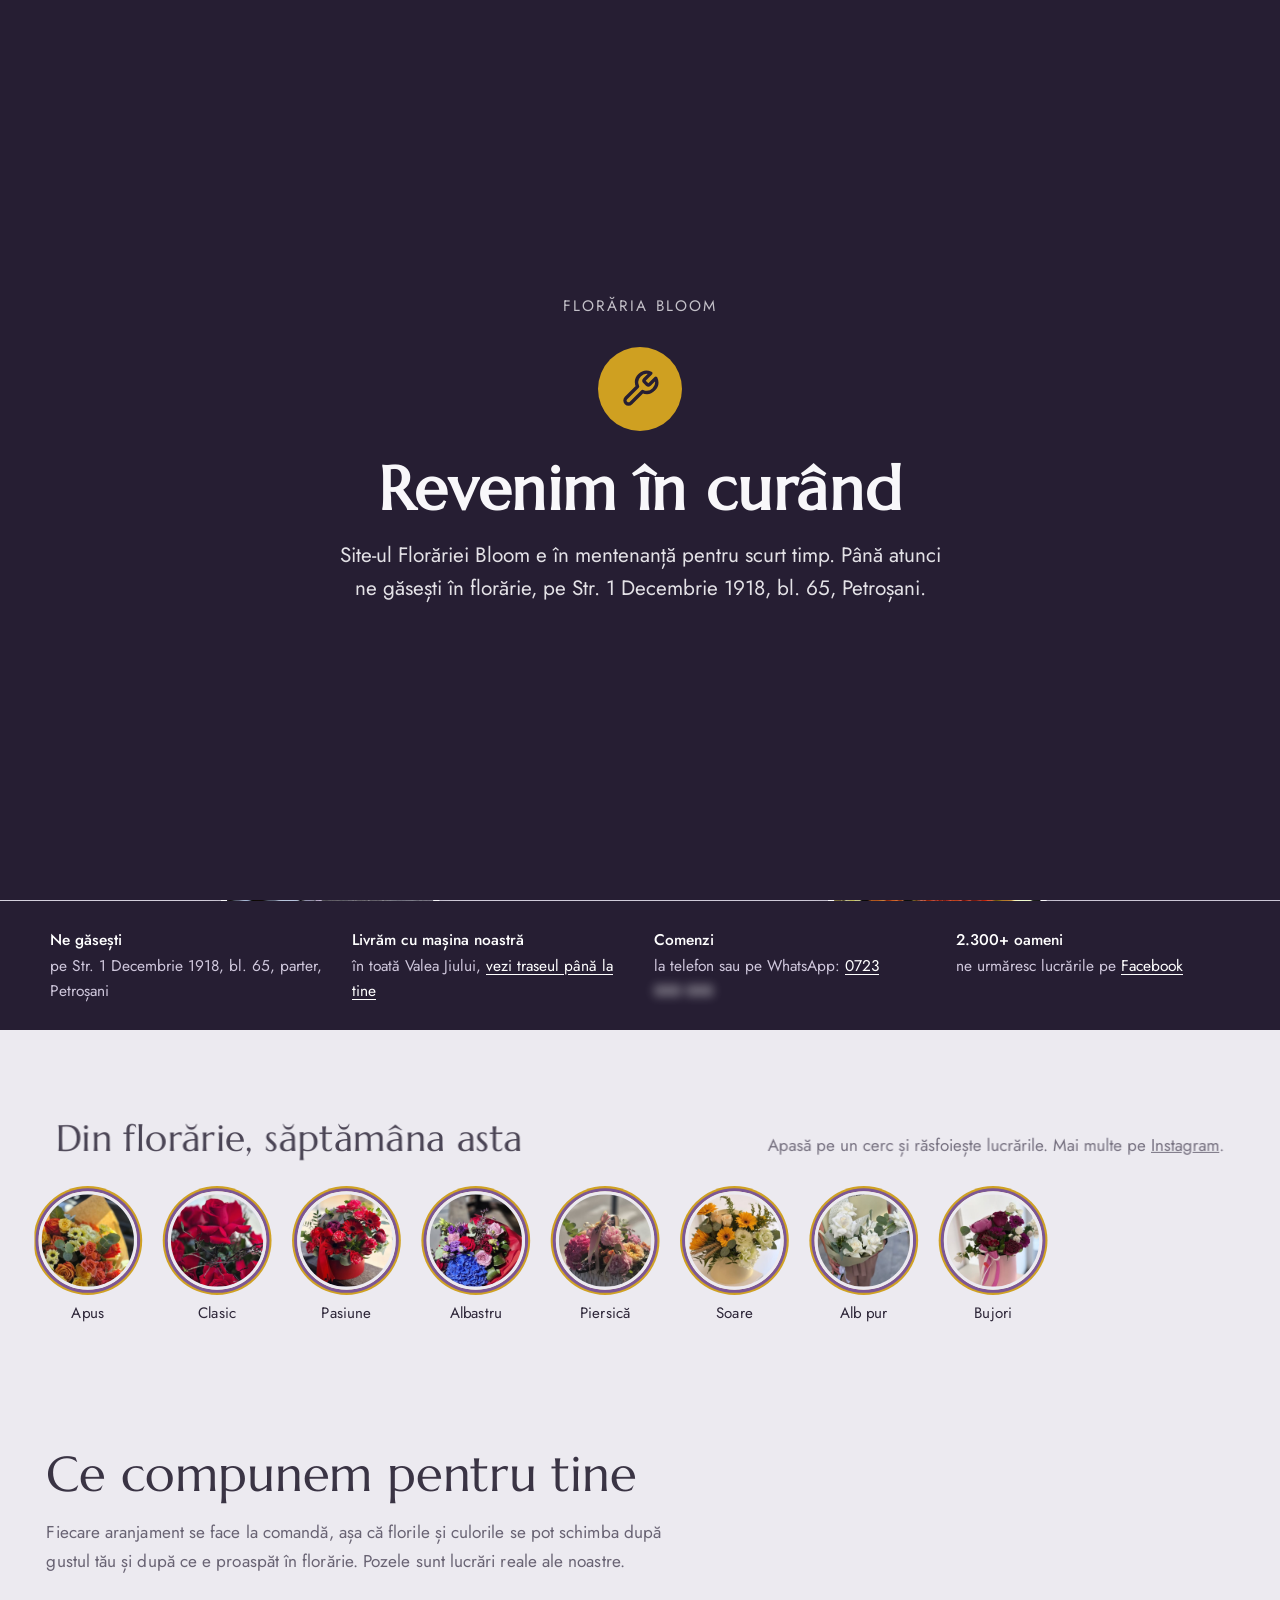
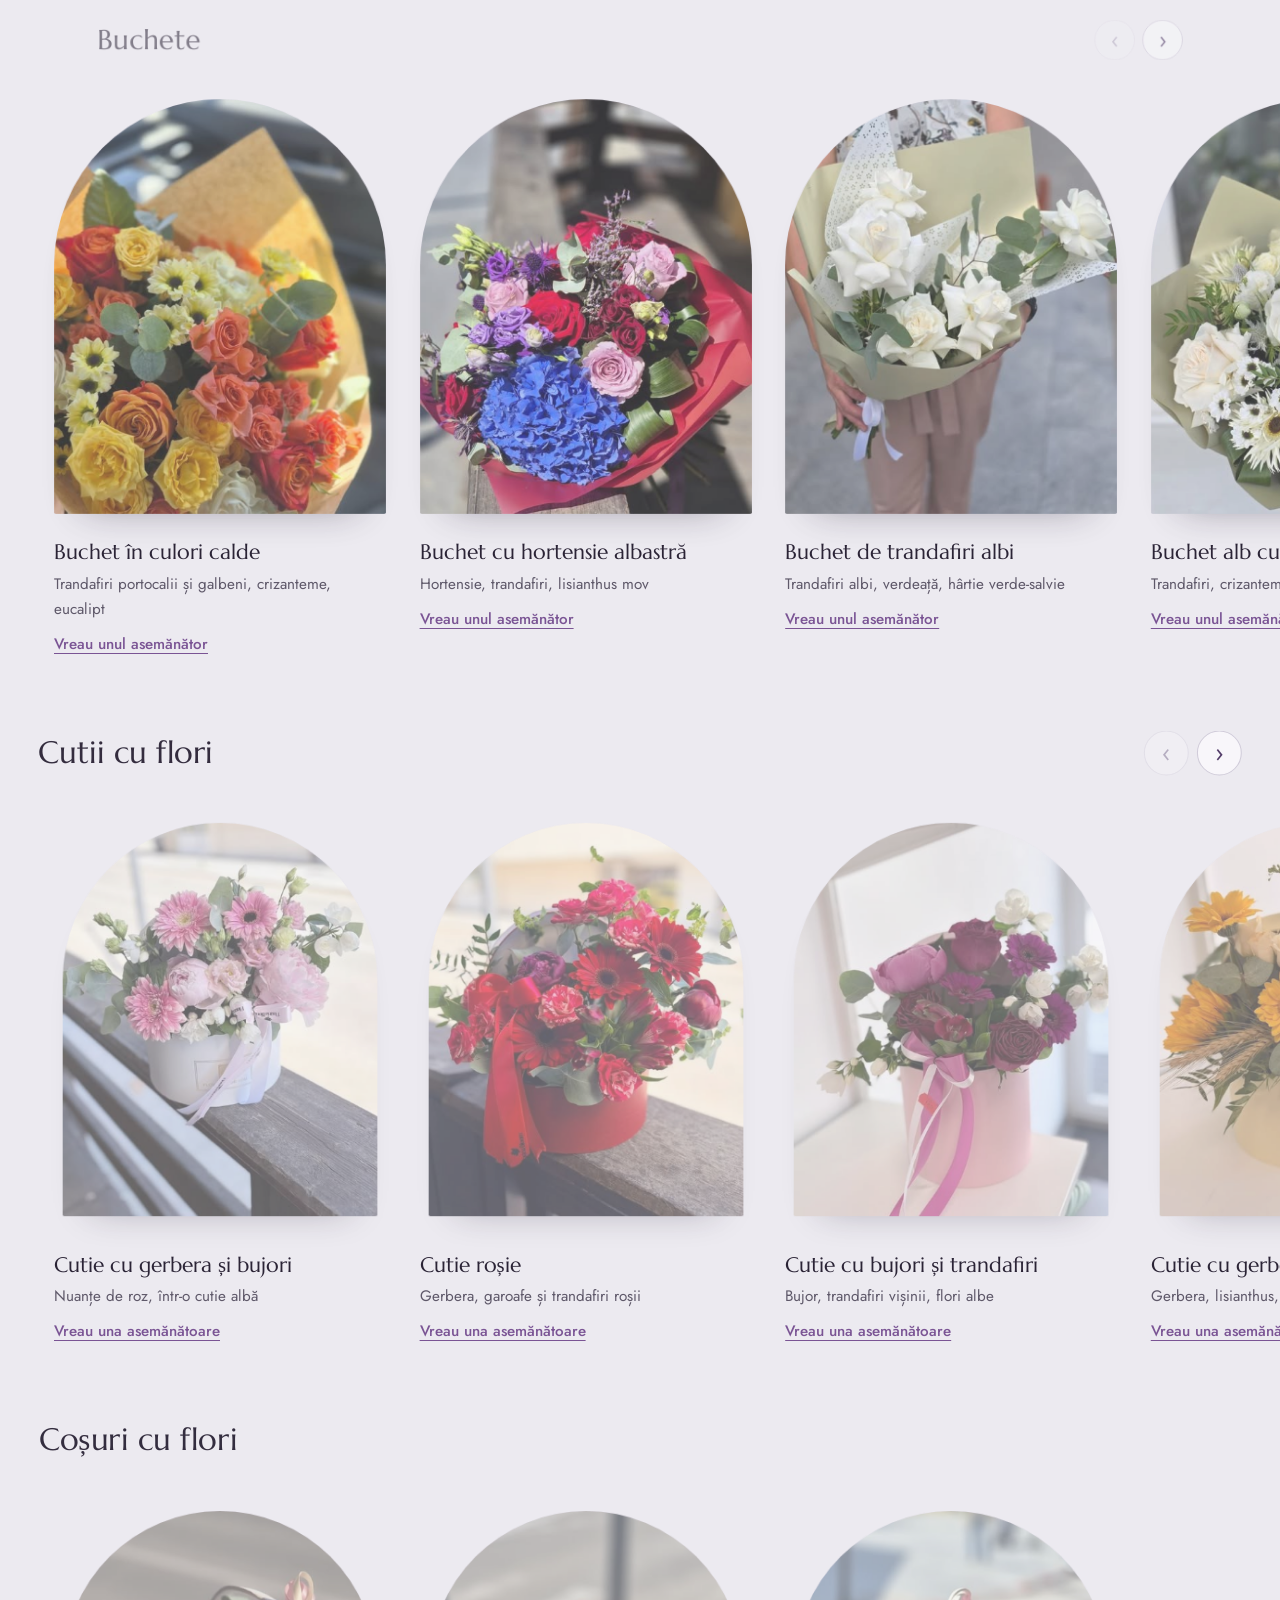
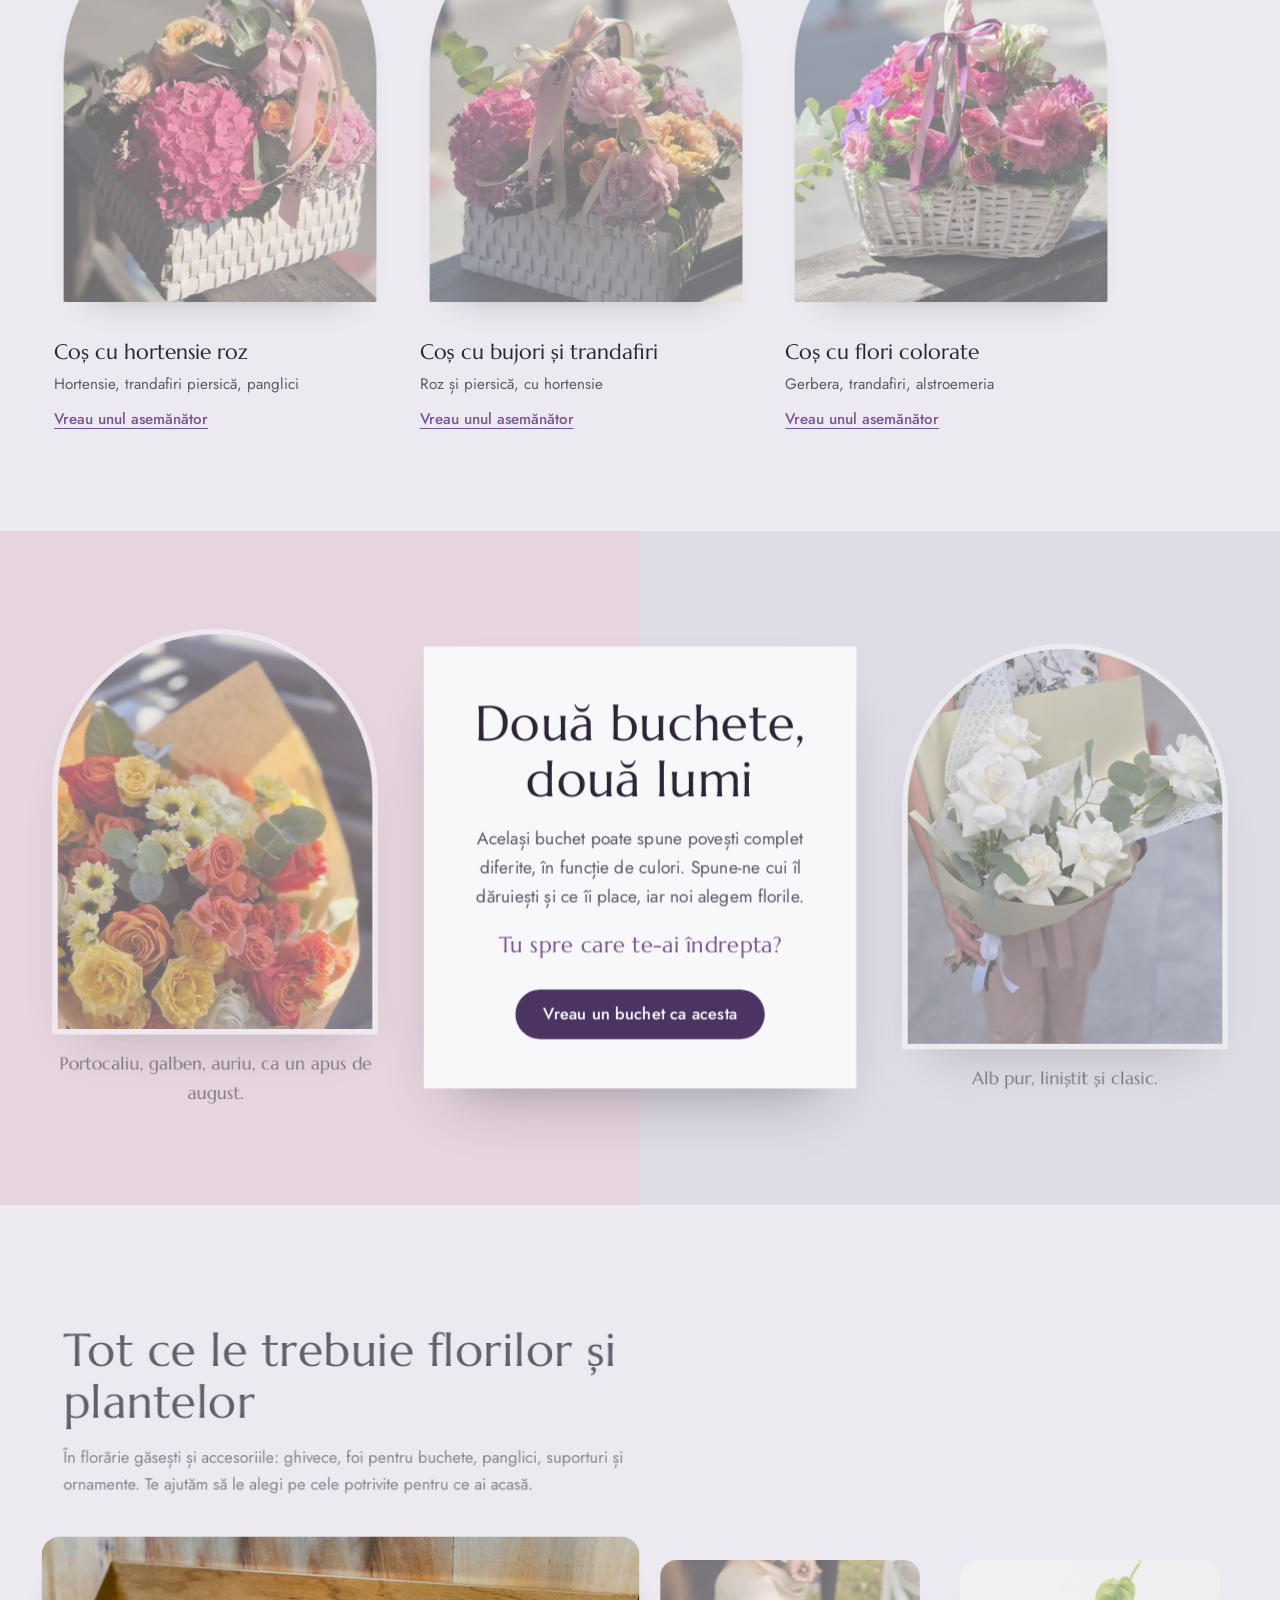
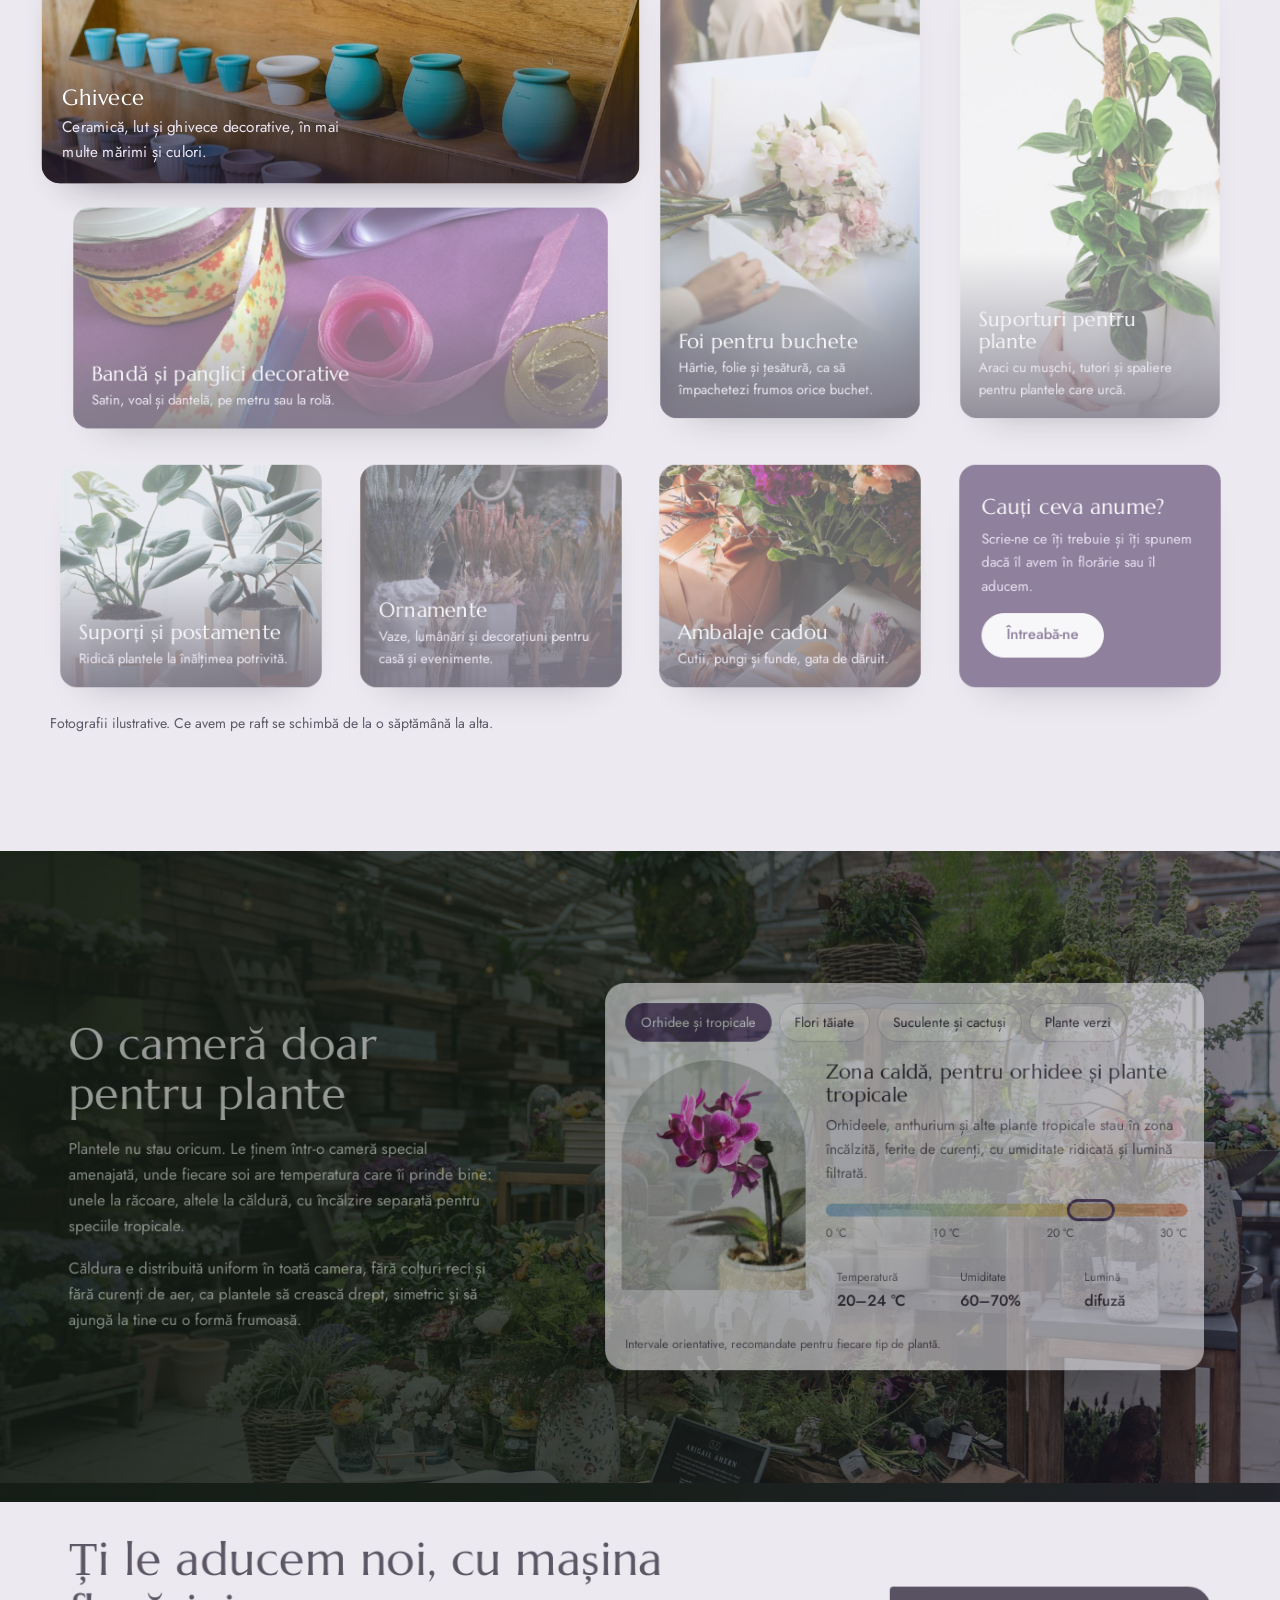
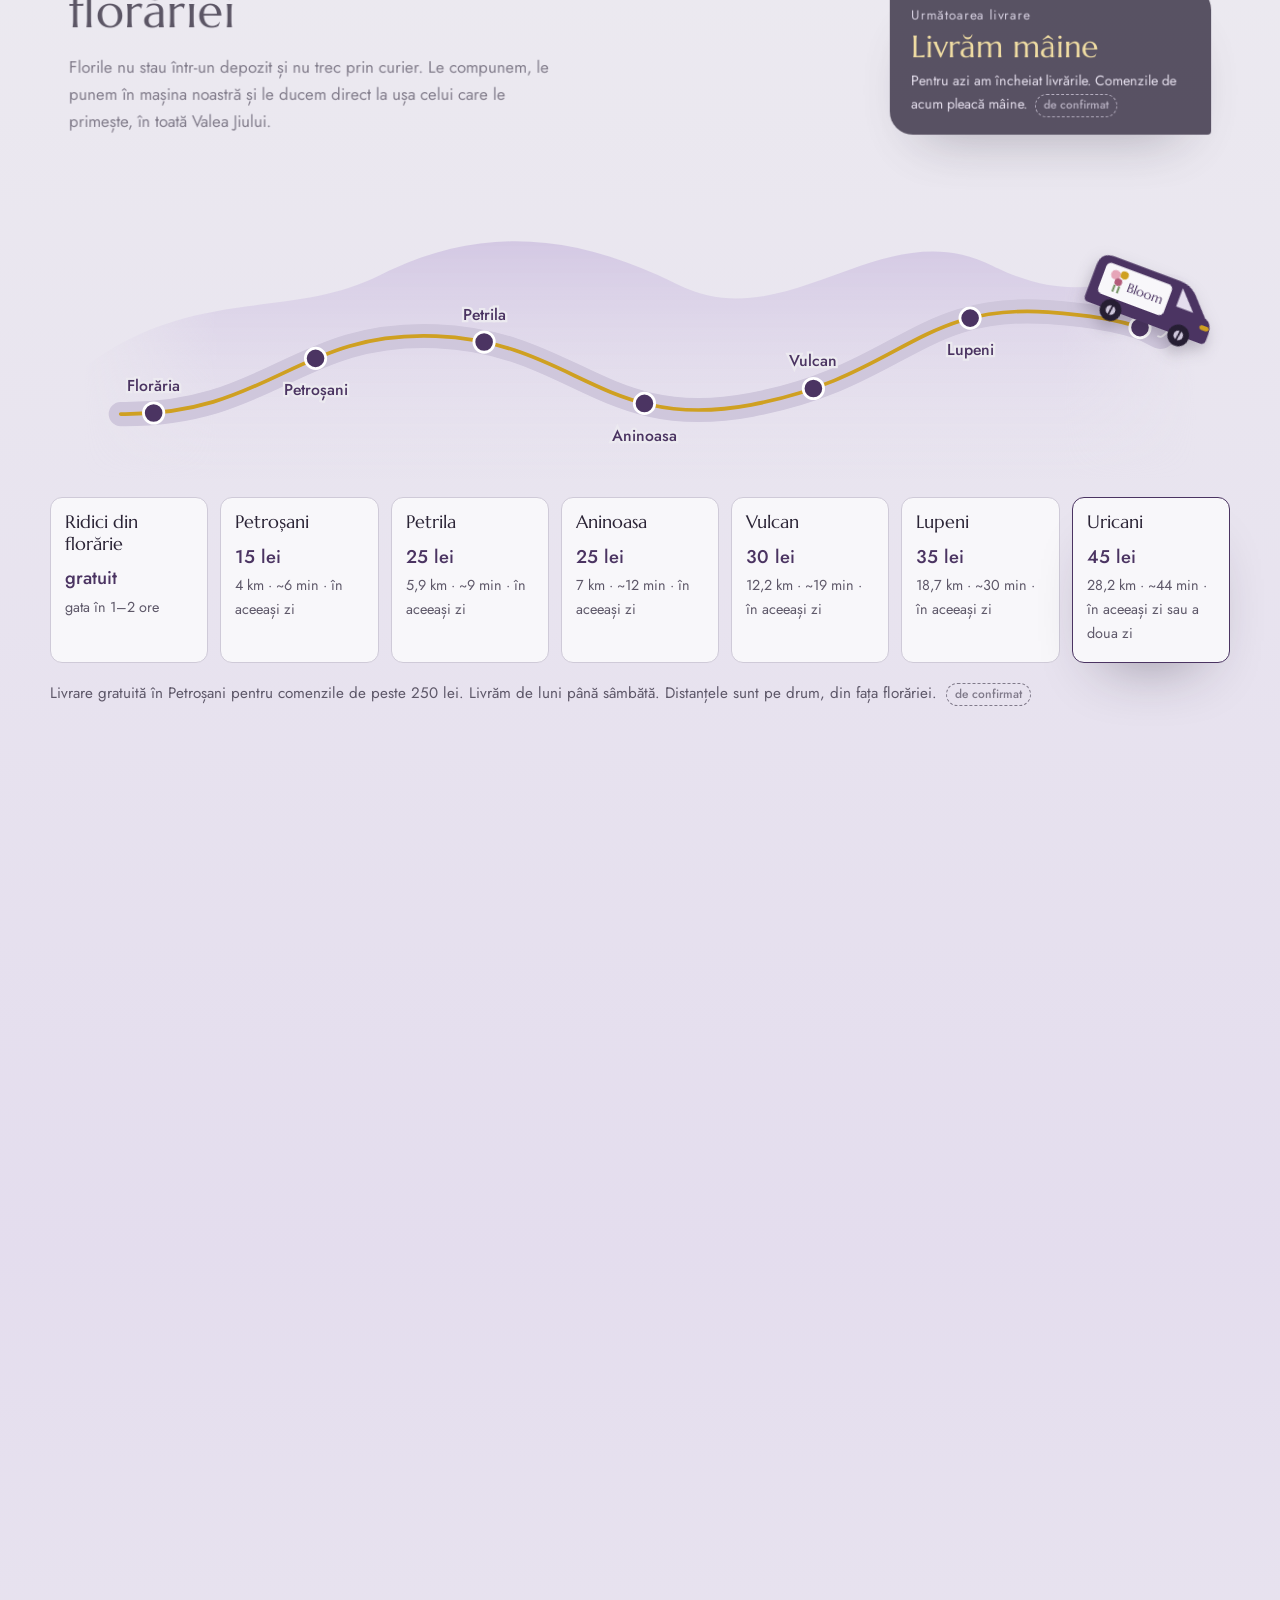
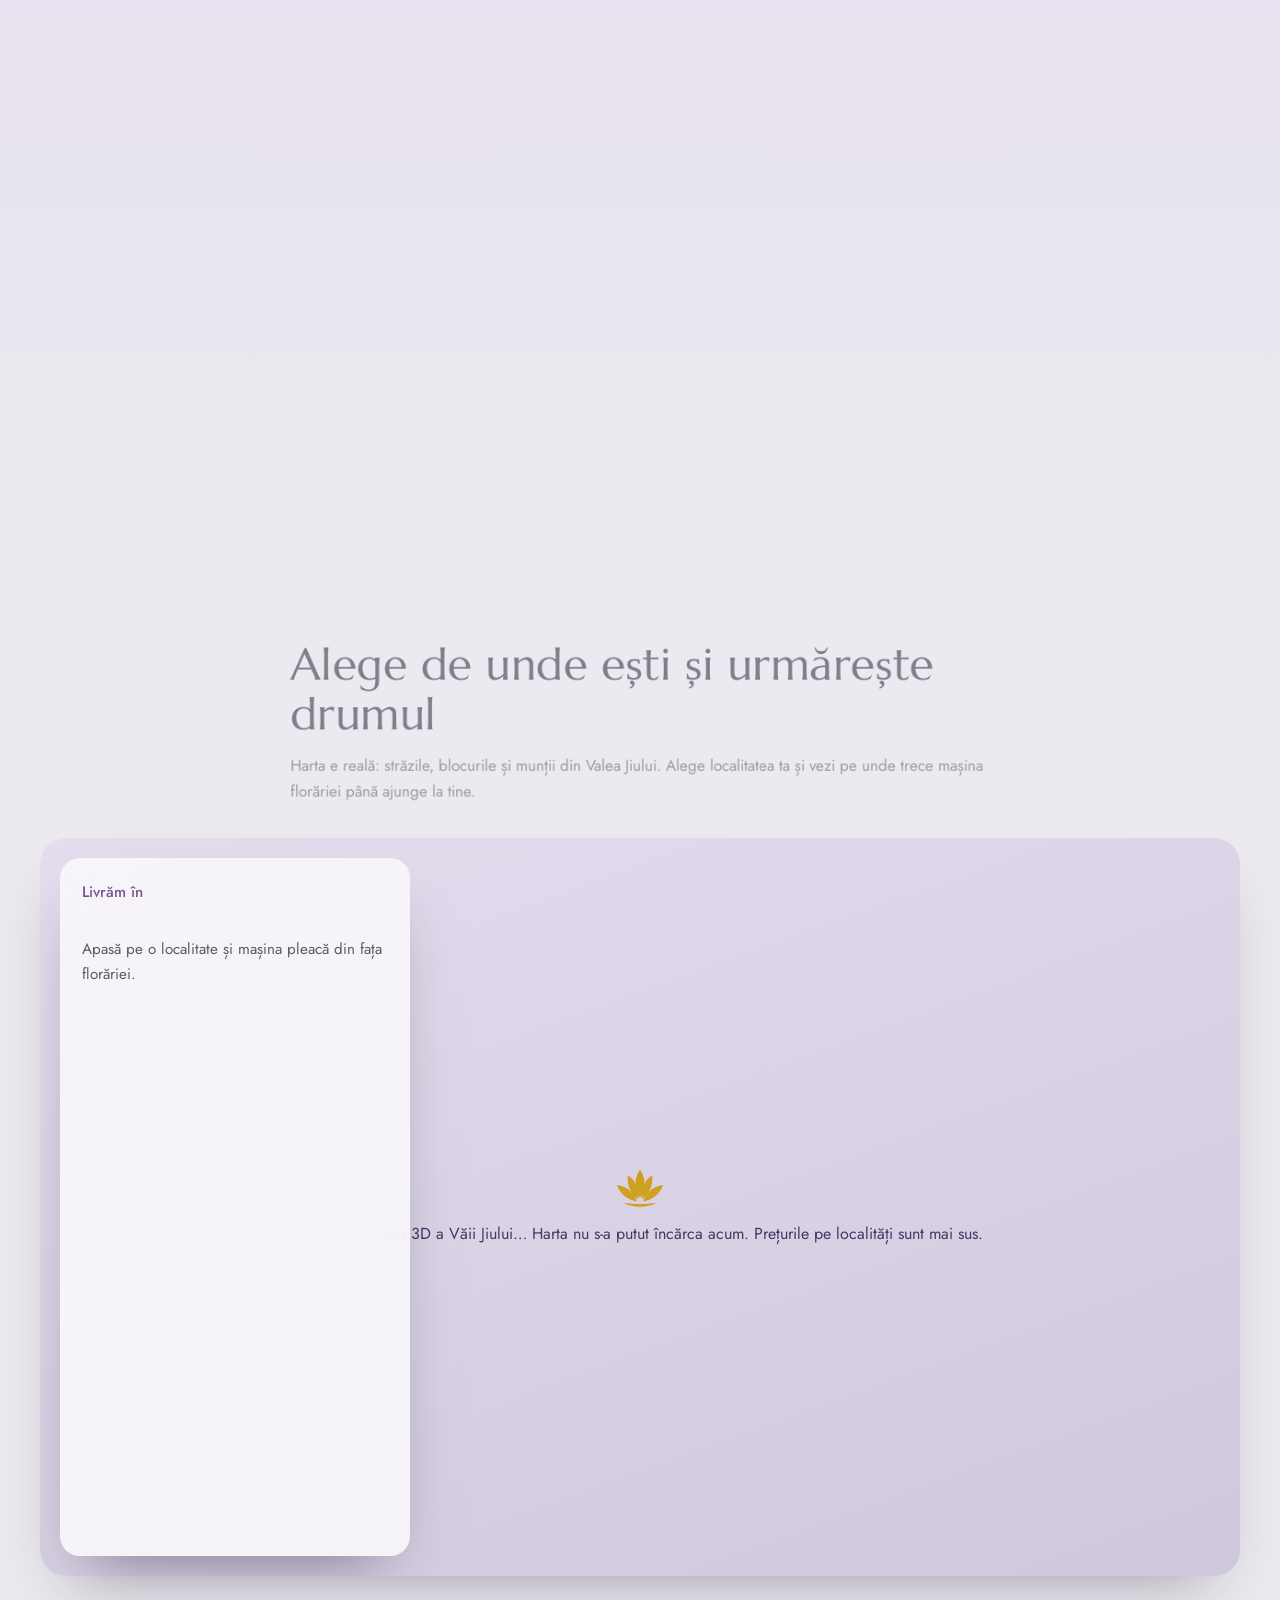
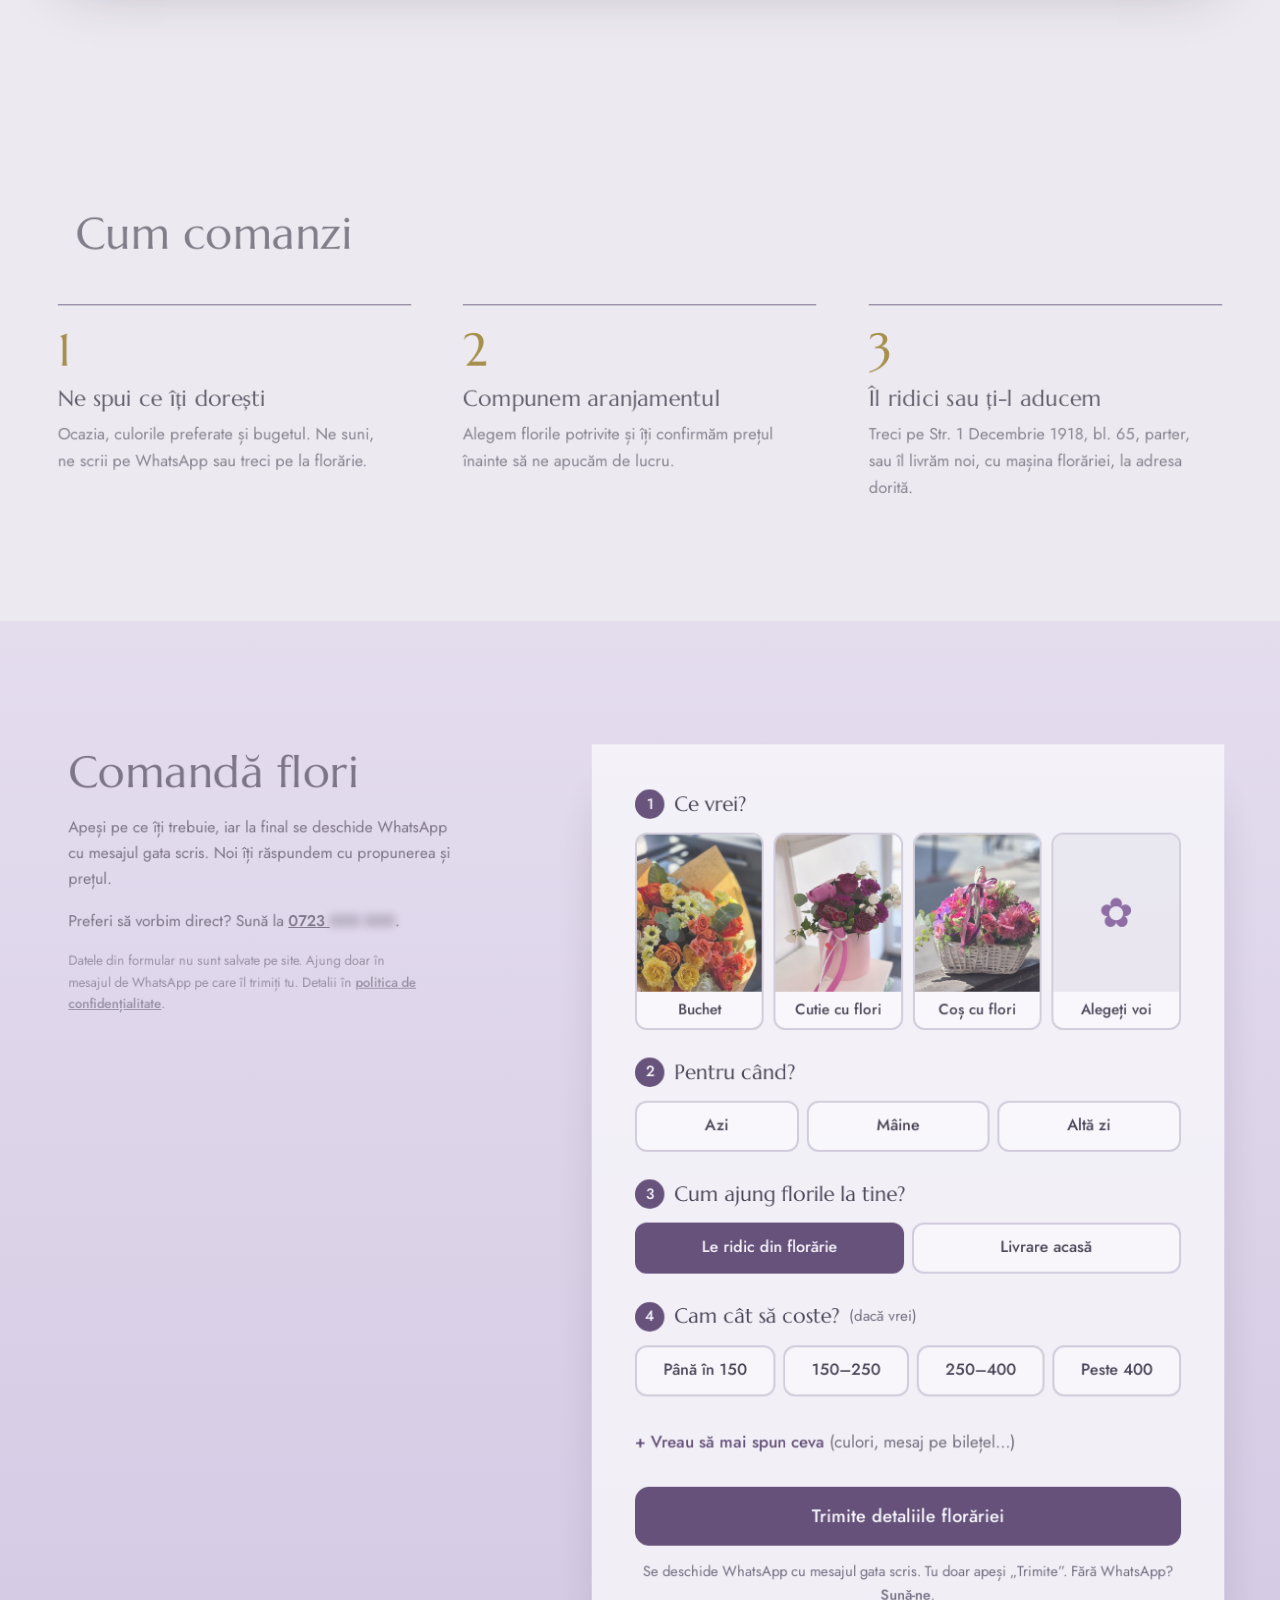
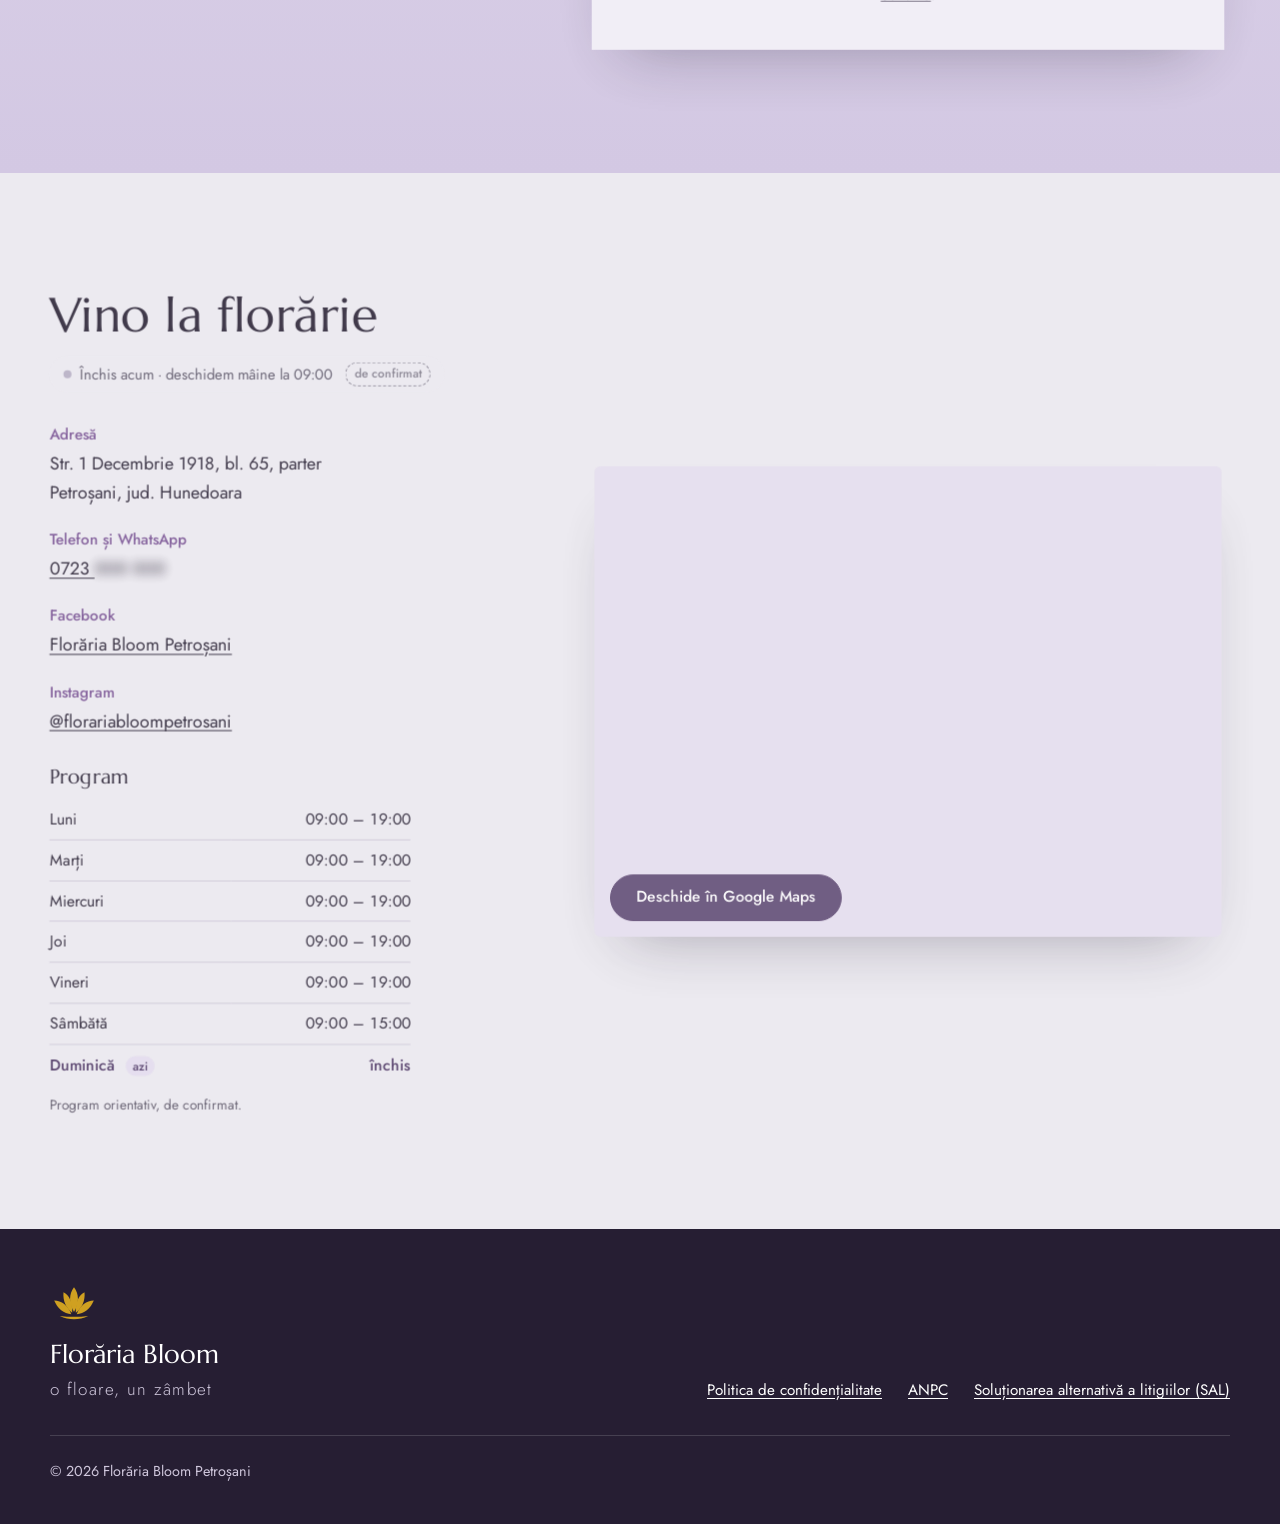
==== commit 43ede938: "Comandă cu atingeri pe WhatsApp și „Ce pregătim acum” - Formularul de comandă: clientul doar apasă (" ====
--- a/index.html
+++ b/index.html
@@ -18,7 +18,7 @@
   <link rel="preconnect" href="https://fonts.googleapis.com">
   <link rel="preconnect" href="https://fonts.gstatic.com" crossorigin>
   <link href="https://fonts.googleapis.com/css2?family=Jost:wght@300;400;500&family=Marcellus&display=swap" rel="stylesheet">
-  <link rel="stylesheet" href="css/style.css?v=13">
+  <link rel="stylesheet" href="css/style.css?v=14">
 
   <script type="application/ld+json">
   {
@@ -336,97 +336,88 @@
       </div>
     </section>
 
+    <!-- Ce pregătim acum: comenzile „în lucru” din content.json (doar ce, când și localitatea, fără nume) -->
+    <section class="section live-orders" id="in-lucru" aria-labelledby="in-lucru-titlu" data-live-orders hidden>
+      <div class="wrap">
+        <div class="section-head">
+          <h2 id="in-lucru-titlu" data-text="live.title">Ce pregătim acum</h2>
+          <p data-text="live.text">Comenzile la care lucrăm în florărie chiar acum. Fără nume: doar ce, pentru când și unde ajung.</p>
+        </div>
+        <p class="live-stats" data-live-stats></p>
+        <ul class="live-list" data-live-list></ul>
+      </div>
+    </section>
+
     <!-- Order -->
     <section class="order" id="comanda" aria-labelledby="comanda-titlu">
       <div class="wrap order-inner">
         <div class="order-intro">
           <h2 id="comanda-titlu" data-text="order.title">Comandă flori</h2>
-          <p data-text="order.text">Completează câteva detalii și îți deschidem conversația pe WhatsApp cu mesajul gata scris. Noi îți răspundem cu propunerea și prețul.</p>
+          <p data-text="order.text">Apeși pe ce îți trebuie, iar la final se deschide WhatsApp cu mesajul gata scris. Noi îți răspundem cu propunerea și prețul.</p>
           <p>Preferi să vorbim direct? Sună la <a href="#contact">0723 <span class="redact" aria-hidden="true">000 000</span></a>.</p>
           <p class="fine">Datele din formular nu sunt salvate pe site. Ajung doar în mesajul de WhatsApp pe care îl trimiți tu. Detalii în <a href="politica-de-confidentialitate.html">politica de confidențialitate</a>.</p>
         </div>
 
-        <form class="order-form" id="order-form" novalidate>
-          <fieldset class="segmented">
-            <legend>Cum ajung florile la tine</legend>
-            <label><input type="radio" name="predare" value="ridicare" checked><span>Ridic din florărie</span></label>
-            <label><input type="radio" name="predare" value="livrare"><span>Livrare acasă</span></label>
+        <!-- Comanda cu atingeri: alegi, apoi WhatsApp se deschide cu mesajul gata scris (nimic nu se salvează pe site) -->
+        <form class="order-form easy-order" id="order-form" novalidate>
+          <fieldset class="ask-group">
+            <legend><span class="ask-n">1</span> Ce vrei?</legend>
+            <div class="pick-tiles">
+              <label class="pick-tile"><input type="radio" name="tip" value="Buchet"><img src="img/buchet-culori-calde.jpg" alt="" loading="lazy"><span>Buchet</span></label>
+              <label class="pick-tile"><input type="radio" name="tip" value="Cutie cu flori"><img src="img/cutie-roz-bujori.jpg" alt="" loading="lazy"><span>Cutie cu flori</span></label>
+              <label class="pick-tile"><input type="radio" name="tip" value="Coș cu flori"><img src="img/cos-flori-colorat.jpg" alt="" loading="lazy"><span>Coș cu flori</span></label>
+              <label class="pick-tile"><input type="radio" name="tip" value="Ce ne recomandați voi"><span class="pick-icon" aria-hidden="true">✿</span><span>Alegeți voi</span></label>
+            </div>
+            <p class="picked-like" id="f-like" hidden><span></span> <button type="button" aria-label="Scoate">✕</button></p>
           </fieldset>
 
-          <div class="delivery-fields" id="delivery-fields" hidden>
-            <div class="field-row">
-              <div class="field">
-                <label for="f-zona">Zona de livrare</label>
-                <select id="f-zona" name="zona" data-zone-select></select>
+          <fieldset class="ask-group">
+            <legend><span class="ask-n">2</span> Pentru când?</legend>
+            <div class="pick-chips">
+              <label><input type="radio" name="cand" value="azi"><span>Azi</span></label>
+              <label><input type="radio" name="cand" value="maine"><span>Mâine</span></label>
+              <label><input type="radio" name="cand" value="alta"><span>Altă zi</span></label>
+            </div>
+            <input class="pick-date" id="f-data" name="data" type="date" aria-label="Ziua" hidden>
+            <p class="hint" id="f-data-hint" hidden></p>
+          </fieldset>
+
+          <fieldset class="ask-group">
+            <legend><span class="ask-n">3</span> Cum ajung florile la tine?</legend>
+            <div class="pick-chips pick-two">
+              <label><input type="radio" name="predare" value="ridicare" checked><span>Le ridic din florărie</span></label>
+              <label><input type="radio" name="predare" value="livrare"><span>Livrare acasă</span></label>
+            </div>
+            <div class="delivery-fields" id="delivery-fields" hidden>
+              <div class="pick-chips pick-zones" data-zone-chips aria-label="Localitatea"></div>
+              <div class="pick-chips">
+                <label><input type="radio" name="interval" value="dimineața (10–13)" checked><span>Dimineața <small>10–13</small></span></label>
+                <label><input type="radio" name="interval" value="după-amiaza (13–16)"><span>După-amiaza <small>13–16</small></span></label>
+                <label><input type="radio" name="interval" value="seara (16–19)"><span>Seara <small>16–19</small></span></label>
+                <label><input type="radio" name="interval" value="oricând în ziua aceea"><span>Oricând <small>10–19</small></span></label>
               </div>
-              <div class="field">
-                <label for="f-interval">Interval orar</label>
-                <select id="f-interval" name="interval">
-                  <option>Dimineața (10–13)</option>
-                  <option>După-amiaza (13–16)</option>
-                  <option>Seara (16–19)</option>
-                  <option>Oricând în ziua respectivă</option>
-                </select>
-              </div>
-            </div>
-            <div class="field">
-              <label for="f-adresa">Adresa de livrare</label>
-              <input id="f-adresa" name="adresa" type="text" autocomplete="street-address" placeholder="Strada, numărul, blocul, apartamentul">
-              <p class="error" id="f-adresa-err" hidden>Scrie adresa la care livrăm.</p>
-            </div>
-          </div>
-
-          <div class="field-row">
-            <div class="field">
-              <label for="f-nume">Numele tău</label>
-              <input id="f-nume" name="nume" type="text" autocomplete="name" required>
-              <p class="error" id="f-nume-err" hidden>Scrie-ne numele tău, ca să știm cui răspundem.</p>
-            </div>
-            <div class="field">
-              <label for="f-tel">Telefon</label>
-              <input id="f-tel" name="telefon" type="tel" autocomplete="tel" inputmode="tel" placeholder="07xx xxx xxx" required>
-              <p class="error" id="f-tel-err" hidden>Scrie un număr de telefon valid, de exemplu 0723 <span class="redact" aria-hidden="true">000 000</span>.</p>
-            </div>
-          </div>
-          <div class="field-row">
-            <div class="field">
-              <label for="f-tip">Ce dorești</label>
-              <select id="f-tip" name="tip">
-                <option>Buchet</option>
-                <option>Cutie cu flori</option>
-                <option>Coș cu flori</option>
-                <option>Aranjament pentru eveniment</option>
-                <option>Nu știu încă, vreau o recomandare</option>
-              </select>
-            </div>
-            <div class="field">
-              <label for="f-buget">Buget aproximativ</label>
-              <select id="f-buget" name="buget">
-                <option>Până în 150 lei</option>
-                <option>150–250 lei</option>
-                <option>250–400 lei</option>
-                <option>Peste 400 lei</option>
-                <option>Vreau să discutăm</option>
-              </select>
-            </div>
-          </div>
-          <div class="field-row">
-            <div class="field">
-              <label for="f-ocazie">Ocazia <span class="opt">(opțional)</span></label>
-              <input id="f-ocazie" name="ocazie" type="text" placeholder="Aniversare, nuntă, mulțumire…">
-            </div>
-            <div class="field">
-              <label for="f-data">Pentru ce dată</label>
-              <input id="f-data" name="data" type="date" required>
-              <p class="error" id="f-data-err" hidden>Alege data la care ai nevoie de flori.</p>
-              <p class="hint" id="f-data-hint" hidden></p>
-            </div>
-          </div>
-          <div class="field">
-            <label for="f-mesaj">Detalii <span class="opt">(opțional)</span></label>
-            <textarea id="f-mesaj" name="mesaj" rows="4" placeholder="Culori preferate, flori pe care le iubește, un mesaj pentru bilețel…"></textarea>
-          </div>
-          <button class="btn btn-primary btn-block" type="submit">Trimite comanda pe WhatsApp</button>
+              <input class="pick-text" id="f-adresa" name="adresa" type="text" autocomplete="street-address" placeholder="Adresa (o putem stabili și pe WhatsApp)">
+            </div>
+          </fieldset>
+
+          <fieldset class="ask-group">
+            <legend><span class="ask-n">4</span> Cam cât să coste? <span class="opt">(dacă vrei)</span></legend>
+            <div class="pick-chips">
+              <label><input type="radio" name="buget" value="până în 150 lei"><span>Până în 150</span></label>
+              <label><input type="radio" name="buget" value="150–250 lei"><span>150–250</span></label>
+              <label><input type="radio" name="buget" value="250–400 lei"><span>250–400</span></label>
+              <label><input type="radio" name="buget" value="peste 400 lei"><span>Peste 400</span></label>
+            </div>
+          </fieldset>
+
+          <details class="ask-more">
+            <summary>+ Vreau să mai spun ceva <span class="opt">(culori, mesaj pe bilețel…)</span></summary>
+            <textarea class="pick-text" id="f-mesaj" name="mesaj" rows="3" placeholder="Ex. roz și alb, pe bilețel: „La mulți ani, mama!”"></textarea>
+          </details>
+
+          <p class="error" id="f-err" role="alert" hidden></p>
+          <button class="btn btn-primary btn-block btn-send" type="submit">Trimite detaliile florăriei</button>
+          <p class="send-note">Se deschide WhatsApp cu mesajul gata scris. Tu doar apeși „Trimite”. Fără WhatsApp? <a href="#contact">Sună-ne</a>.</p>
         </form>
       </div>
     </section>
@@ -531,6 +522,7 @@
     </div>
   </dialog>
 
-  <script src="js/main.js?v=14" defer></script>
+  <script src="maintenance.js?v=1" defer data-brand="Florăria Bloom" data-bg="#261E33" data-fg="#F8F7FA" data-accent="#CFA021" data-font="Jost, system-ui, sans-serif" data-display="Marcellus, Georgia, serif"></script>
+  <script src="js/main.js?v=15" defer></script>
 </body>
 </html>
--- a/css/style.css
+++ b/css/style.css
@@ -637,6 +637,96 @@
 .field input:focus, .field select:focus, .field textarea:focus { outline: none; border-color: var(--plum); box-shadow: 0 0 0 3px var(--lilac-deep); }
 .field [aria-invalid="true"] { border-color: var(--error); }
 .error { color: var(--error); font-size: .9rem; }
+.error[hidden] { display: none; }
+
+/* Comanda cu atingeri: butoane mari, ușor de nimerit și pentru bunici */
+.easy-order { gap: 26px; }
+.ask-group { margin: 0; padding: 0; border: 0; display: grid; gap: 12px; min-width: 0; }
+.ask-group legend { padding: 0; margin-bottom: 12px; font-family: var(--display); font-size: 1.3rem; display: flex; align-items: center; gap: 10px; flex-wrap: wrap; }
+.ask-group legend .opt { font-family: var(--body); font-size: .95rem; }
+.ask-n {
+  flex: none; width: 30px; height: 30px; border-radius: 50%; display: grid; place-items: center;
+  background: var(--plum); color: #fff; font-family: var(--body); font-size: .95rem; font-weight: 500;
+}
+.pick-tiles { display: grid; grid-template-columns: repeat(4, 1fr); gap: 10px; }
+.pick-tile { position: relative; cursor: pointer; display: grid; grid-template-rows: auto auto; border-radius: 12px; overflow: hidden; background: #fff; border: 2px solid var(--line); transition: border-color .2s, box-shadow .2s, transform .2s; }
+.pick-tile input, .pick-chips input { position: absolute; opacity: 0; pointer-events: none; }
+.pick-tile img, .pick-icon { width: 100%; aspect-ratio: 4 / 5; object-fit: cover; display: block; }
+.pick-icon { display: grid; place-items: center; font-size: 2.6rem; color: var(--mauve); background: var(--mist); }
+.pick-tile > span:last-child { padding: 9px 6px 10px; text-align: center; font-weight: 500; font-size: .95rem; line-height: 1.2; }
+.pick-tile:hover { border-color: var(--mauve); }
+.pick-tile:has(input:checked) { border-color: var(--plum); box-shadow: 0 0 0 3px var(--lilac-deep); transform: translateY(-2px); }
+.pick-tile:has(input:checked) > span:last-child { background: var(--plum); color: #fff; }
+.pick-tile:has(input:checked)::after {
+  content: "✓"; position: absolute; top: 8px; right: 8px; width: 28px; height: 28px; border-radius: 50%;
+  display: grid; place-items: center; background: var(--plum); color: #fff; font-weight: 600;
+}
+.pick-tile:has(input:focus-visible), .pick-chips label:has(input:focus-visible) span { outline: 2px solid var(--mauve); outline-offset: 2px; }
+
+.pick-chips { display: flex; flex-wrap: wrap; gap: 8px; }
+.pick-chips label { cursor: pointer; flex: 1 1 auto; }
+.pick-chips span {
+  display: block; min-height: 52px; padding: 13px 18px; border-radius: 12px; text-align: center;
+  background: #fff; border: 2px solid var(--line); font-weight: 500; font-size: 1.02rem; line-height: 1.25;
+  transition: background-color .2s, border-color .2s, color .2s;
+}
+.pick-chips span small { display: block; font-weight: 400; font-size: .82rem; opacity: .75; }
+.pick-chips label:hover span { border-color: var(--mauve); }
+.pick-chips input:checked + span { background: var(--plum); border-color: var(--plum); color: #fff; }
+.pick-two label { flex: 1 1 0; }
+.pick-zones label { flex: 1 1 140px; }
+
+.pick-date, .pick-text {
+  width: 100%; min-height: 52px; padding: 12px 16px; font-size: 1.02rem;
+  border: 2px solid var(--line); border-radius: 12px; background: #fff;
+}
+.pick-date[hidden] { display: none; }
+textarea.pick-text { resize: vertical; margin-top: 10px; }
+.pick-date:focus, .pick-text:focus { outline: none; border-color: var(--plum); box-shadow: 0 0 0 3px var(--lilac-deep); }
+
+.picked-like { display: flex; align-items: center; justify-content: space-between; gap: 10px; padding: 10px 10px 10px 16px; border-radius: 12px; background: var(--mist); font-weight: 500; }
+.picked-like[hidden] { display: none; }
+.picked-like button { flex: none; width: 36px; height: 36px; border: 0; border-radius: 50%; background: #fff; color: var(--ink-soft); cursor: pointer; font-size: 1rem; }
+.picked-like button:hover { color: var(--error); }
+
+.ask-more summary { cursor: pointer; font-weight: 500; color: var(--plum); padding: 6px 0; list-style: none; }
+.ask-more summary::-webkit-details-marker { display: none; }
+.ask-more[open] summary { color: var(--ink); }
+
+.btn-send { min-height: 60px; font-size: 1.15rem; border-radius: 14px; }
+.send-note { margin-top: -12px; text-align: center; font-size: .92rem; color: var(--ink-soft); }
+.send-note a { font-weight: 500; }
+
+@media (max-width: 560px) {
+  .pick-tiles { grid-template-columns: 1fr 1fr; }
+  .pick-tile img, .pick-icon { aspect-ratio: 4 / 3; }
+  .pick-chips label { flex: 1 1 40%; }
+  .pick-two label { flex: 1 1 100%; }
+}
+
+/* Ce pregătim acum: comenzile puse „în lucru” din panou */
+.live-orders { background: var(--card); padding-block: calc(var(--section) * .7); }
+.live-orders[hidden] { display: none; }
+.live-stats { display: flex; flex-wrap: wrap; gap: 10px; margin: -16px 0 22px; }
+.live-stats:empty { display: none; }
+.live-stats span { padding: 8px 16px; border-radius: 999px; background: var(--lilac); font-size: .95rem; }
+.live-stats b { font-family: var(--display); font-weight: 400; font-size: 1.15rem; color: var(--plum); margin-right: 2px; }
+.live-list { list-style: none; margin: 0; padding: 0; display: grid; grid-template-columns: repeat(auto-fill, minmax(min(100%, 320px), 1fr)); gap: 12px; }
+.live-list:empty { display: none; }
+.live-item { display: grid; grid-template-columns: 64px 1fr auto; align-items: center; gap: 14px; padding: 10px 16px 10px 10px; border-radius: 14px; background: #fff; box-shadow: 0 10px 24px -20px rgba(38, 30, 51, .6); }
+.live-item img { width: 64px; height: 64px; object-fit: cover; border-radius: 10px; }
+.live-item div { min-width: 0; }
+.live-item span { display: block; margin-top: 2px; font-size: .92rem; color: var(--ink-soft); }
+.live-item em {
+  font-style: normal; font-size: .82rem; font-weight: 500; color: var(--gold-text); white-space: nowrap;
+  padding: 5px 10px 5px 22px; border-radius: 999px; background: #FBF3DC; position: relative;
+}
+.live-item em::before {
+  content: ""; position: absolute; left: 9px; top: 50%; width: 7px; height: 7px; margin-top: -3.5px; border-radius: 50%;
+  background: var(--gold); animation: live-pulse 1.6s ease-in-out infinite;
+}
+@keyframes live-pulse { 50% { opacity: .25; transform: scale(.7); } }
+@media (prefers-reduced-motion: reduce) { .live-item em::before { animation: none; } }
 
 /* Contact */
 .contact-inner { display: grid; grid-template-columns: 5fr 7fr; gap: clamp(32px, 6vw, 80px); align-items: center; }
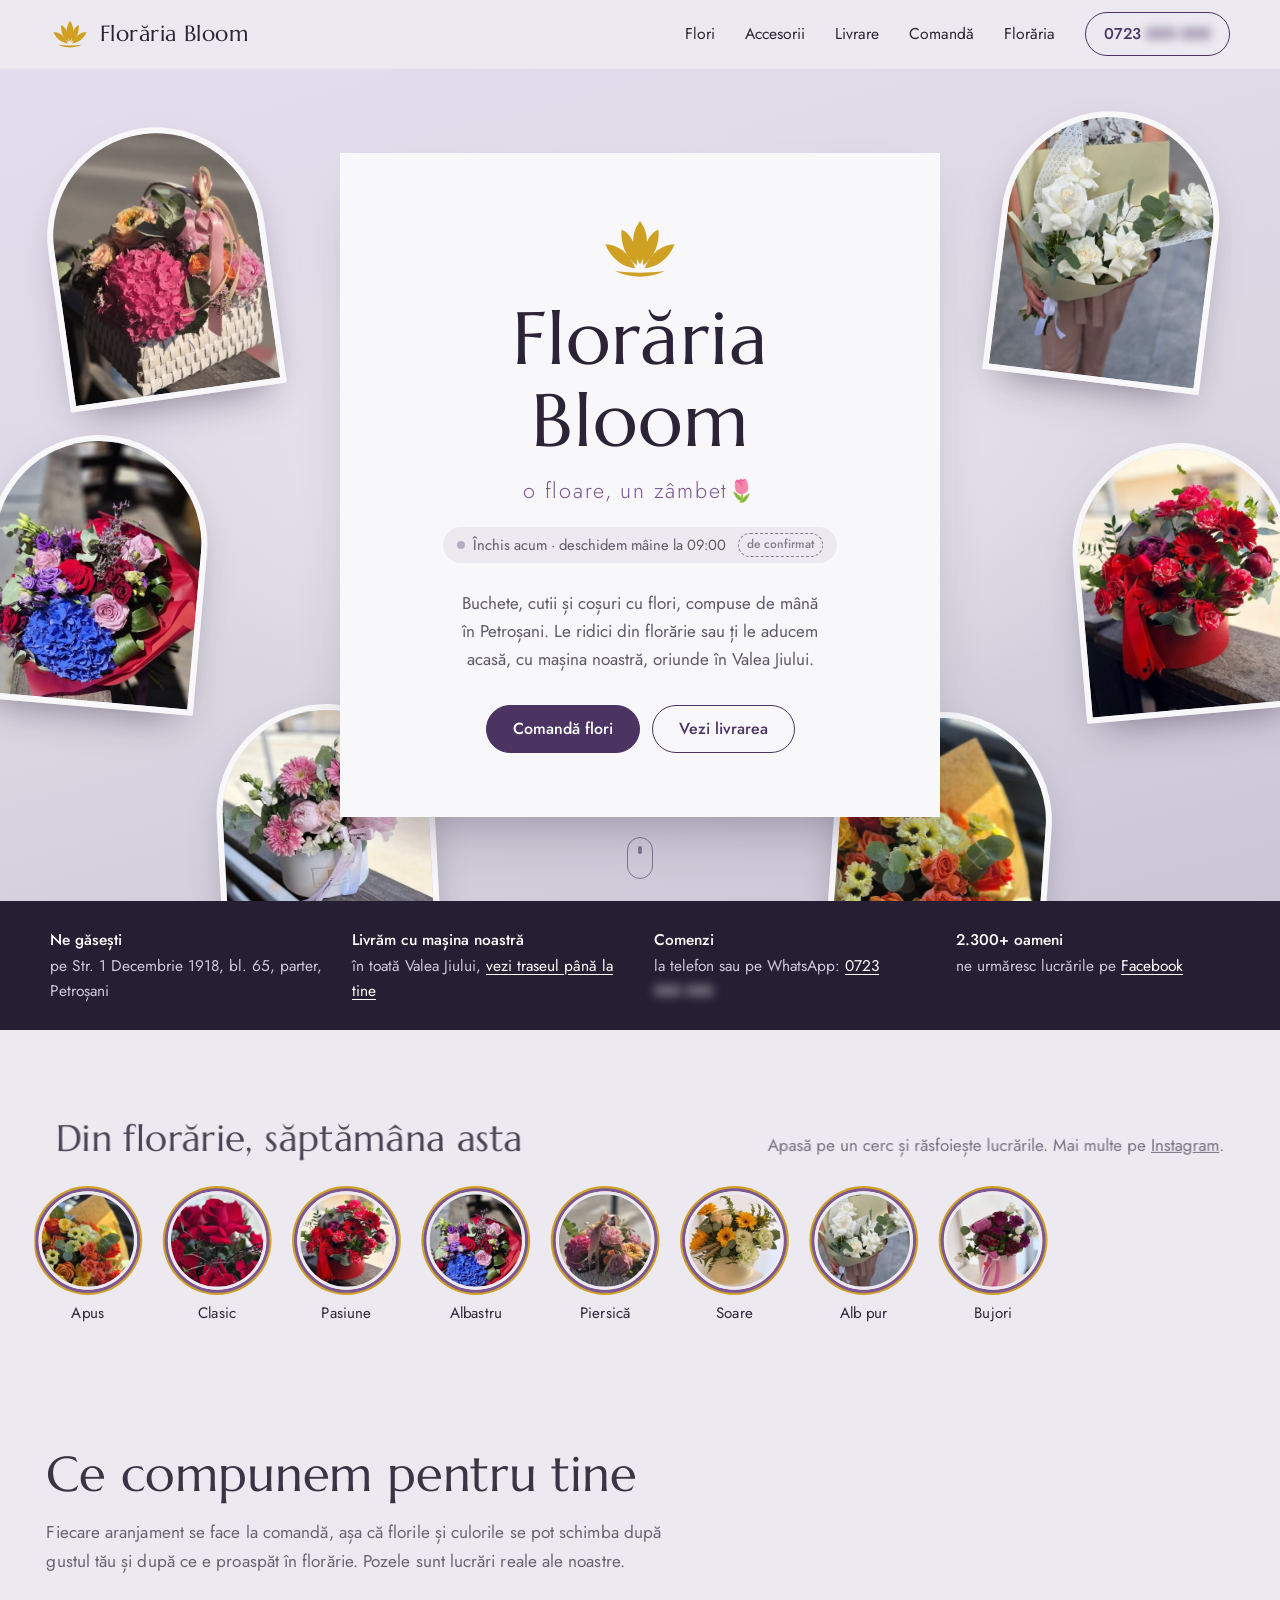
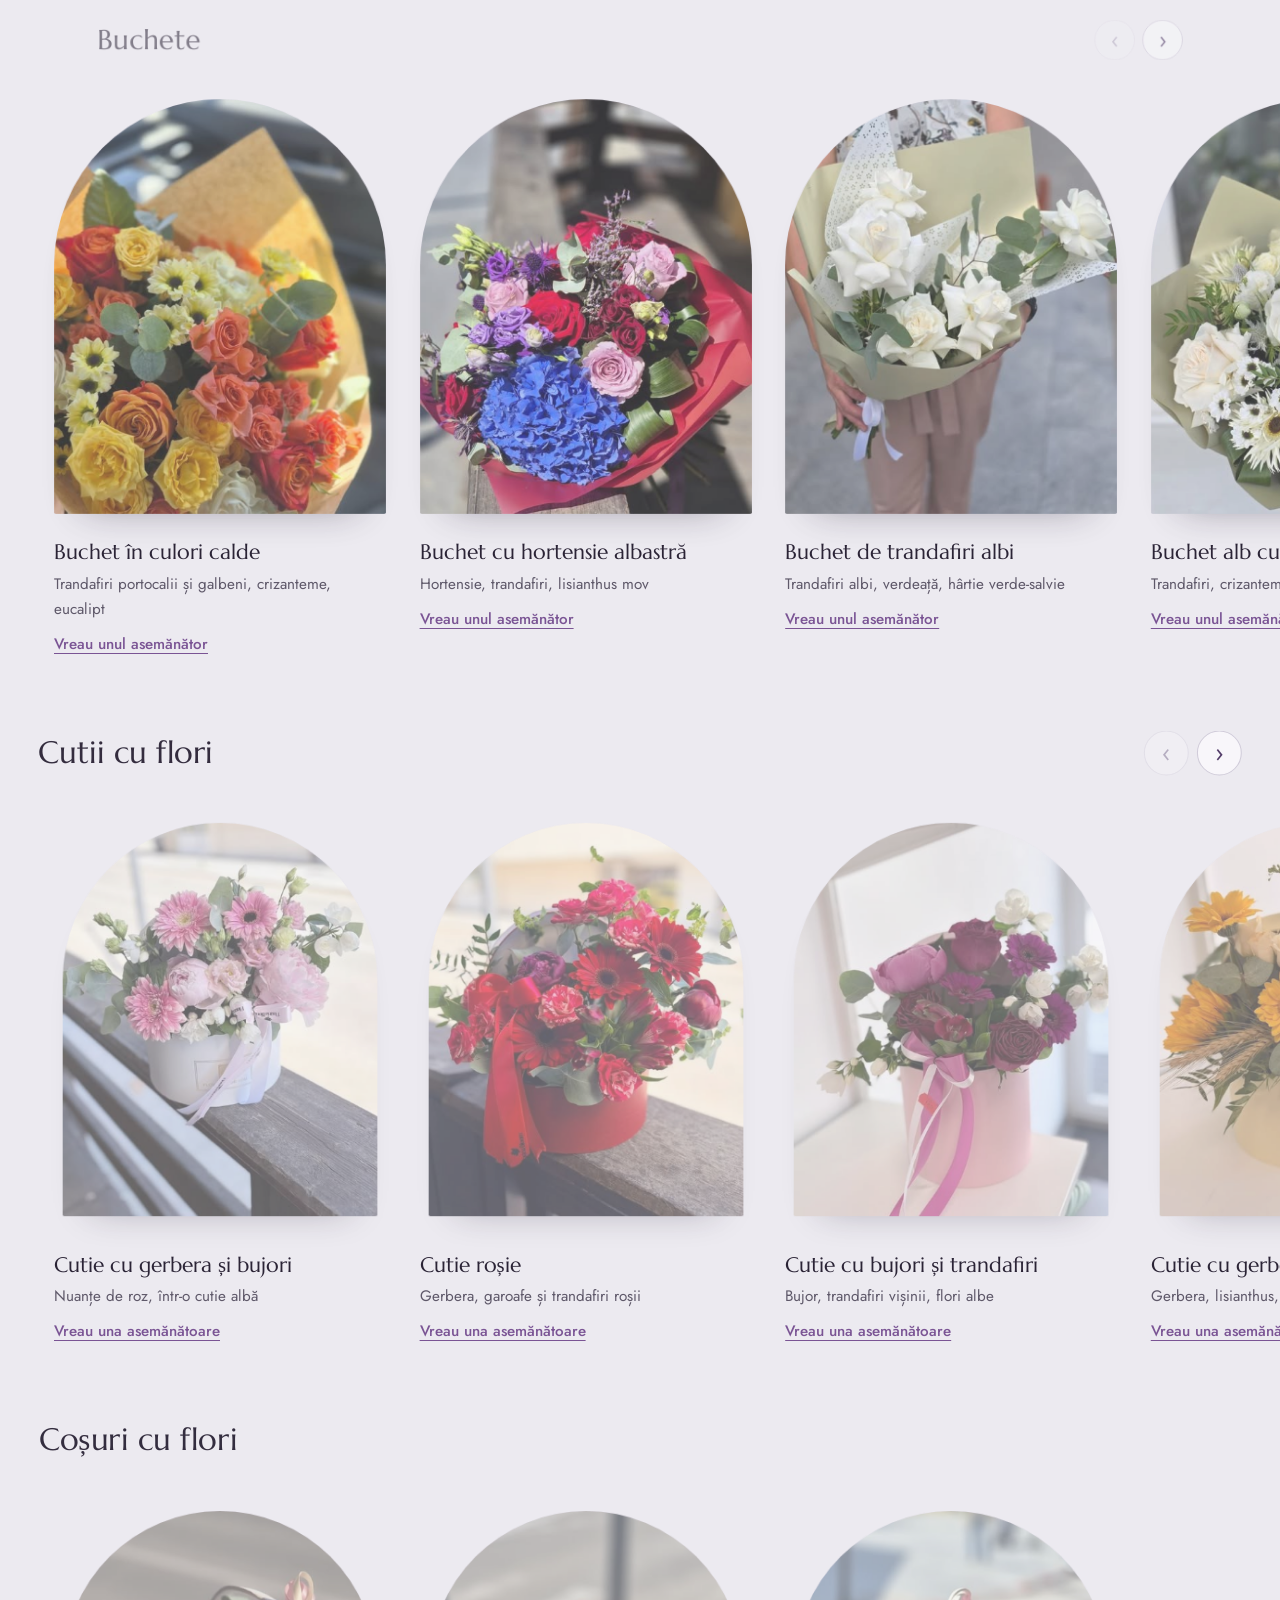
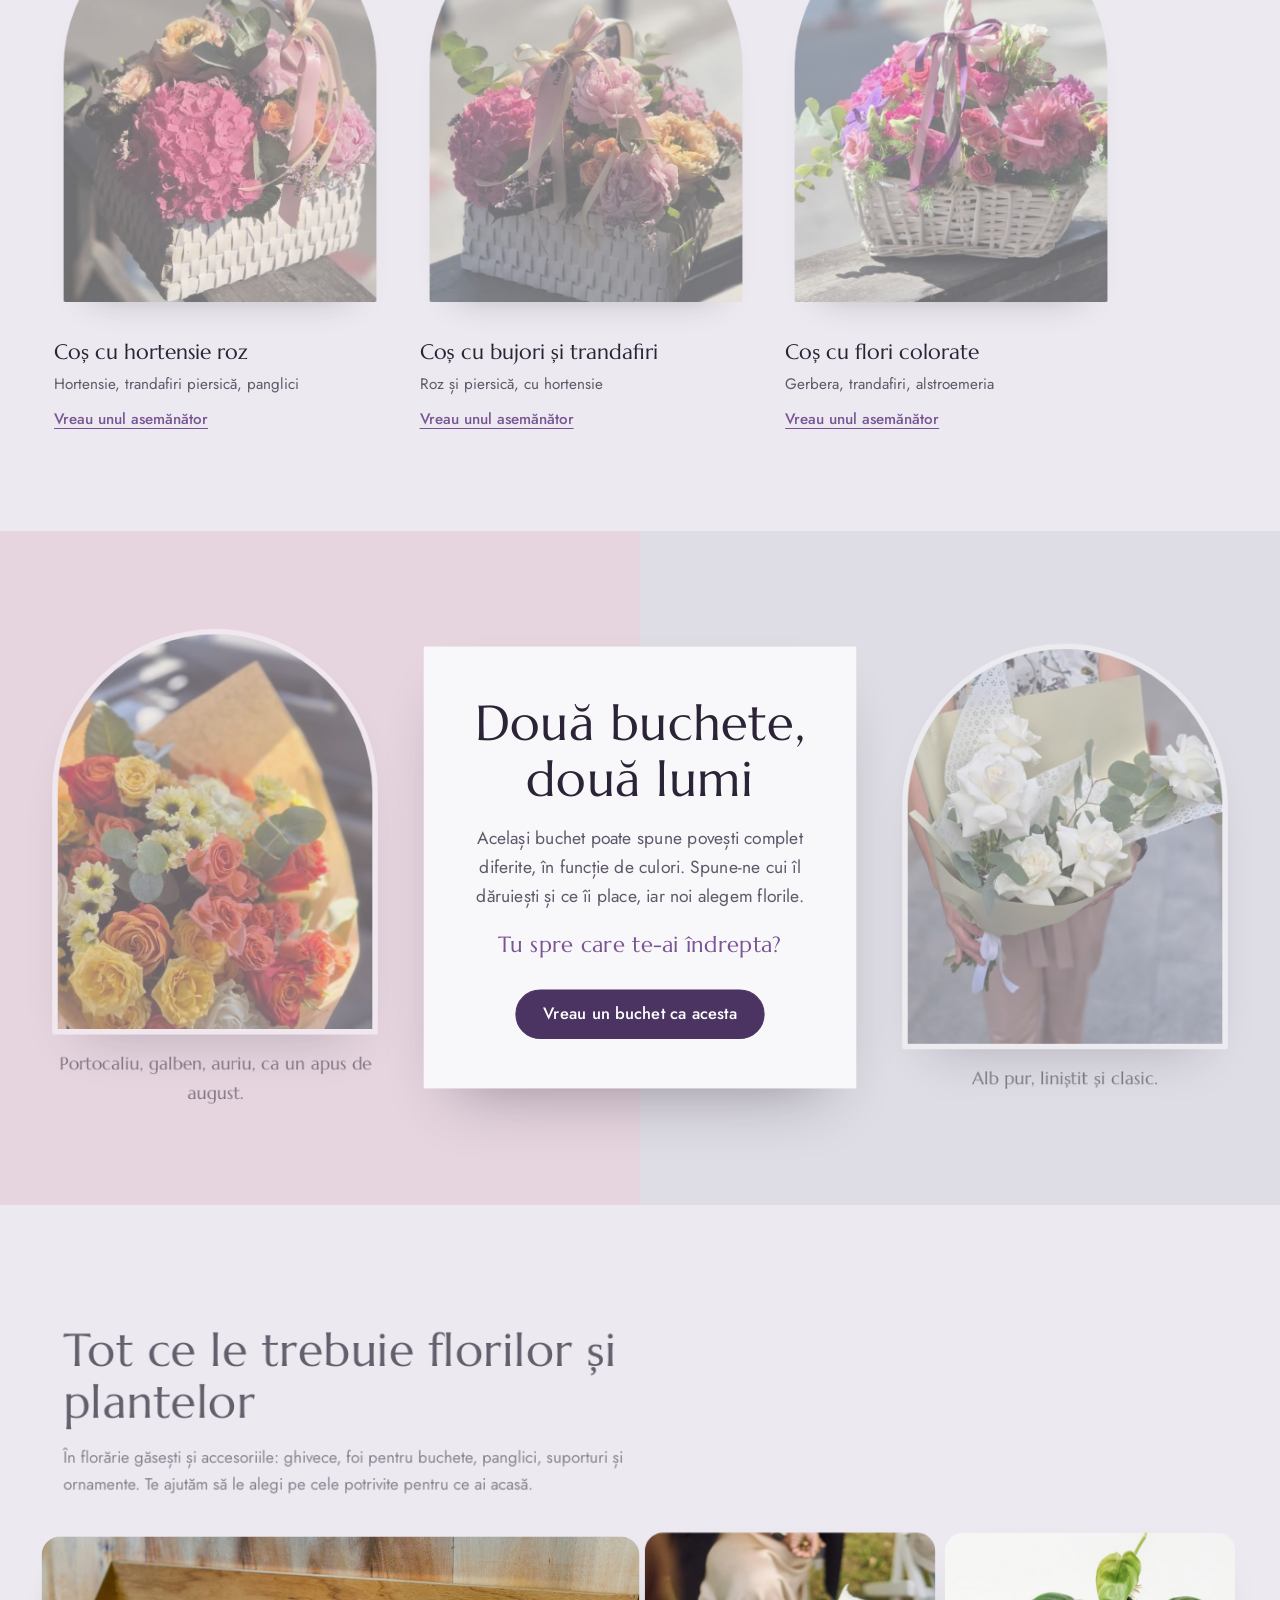
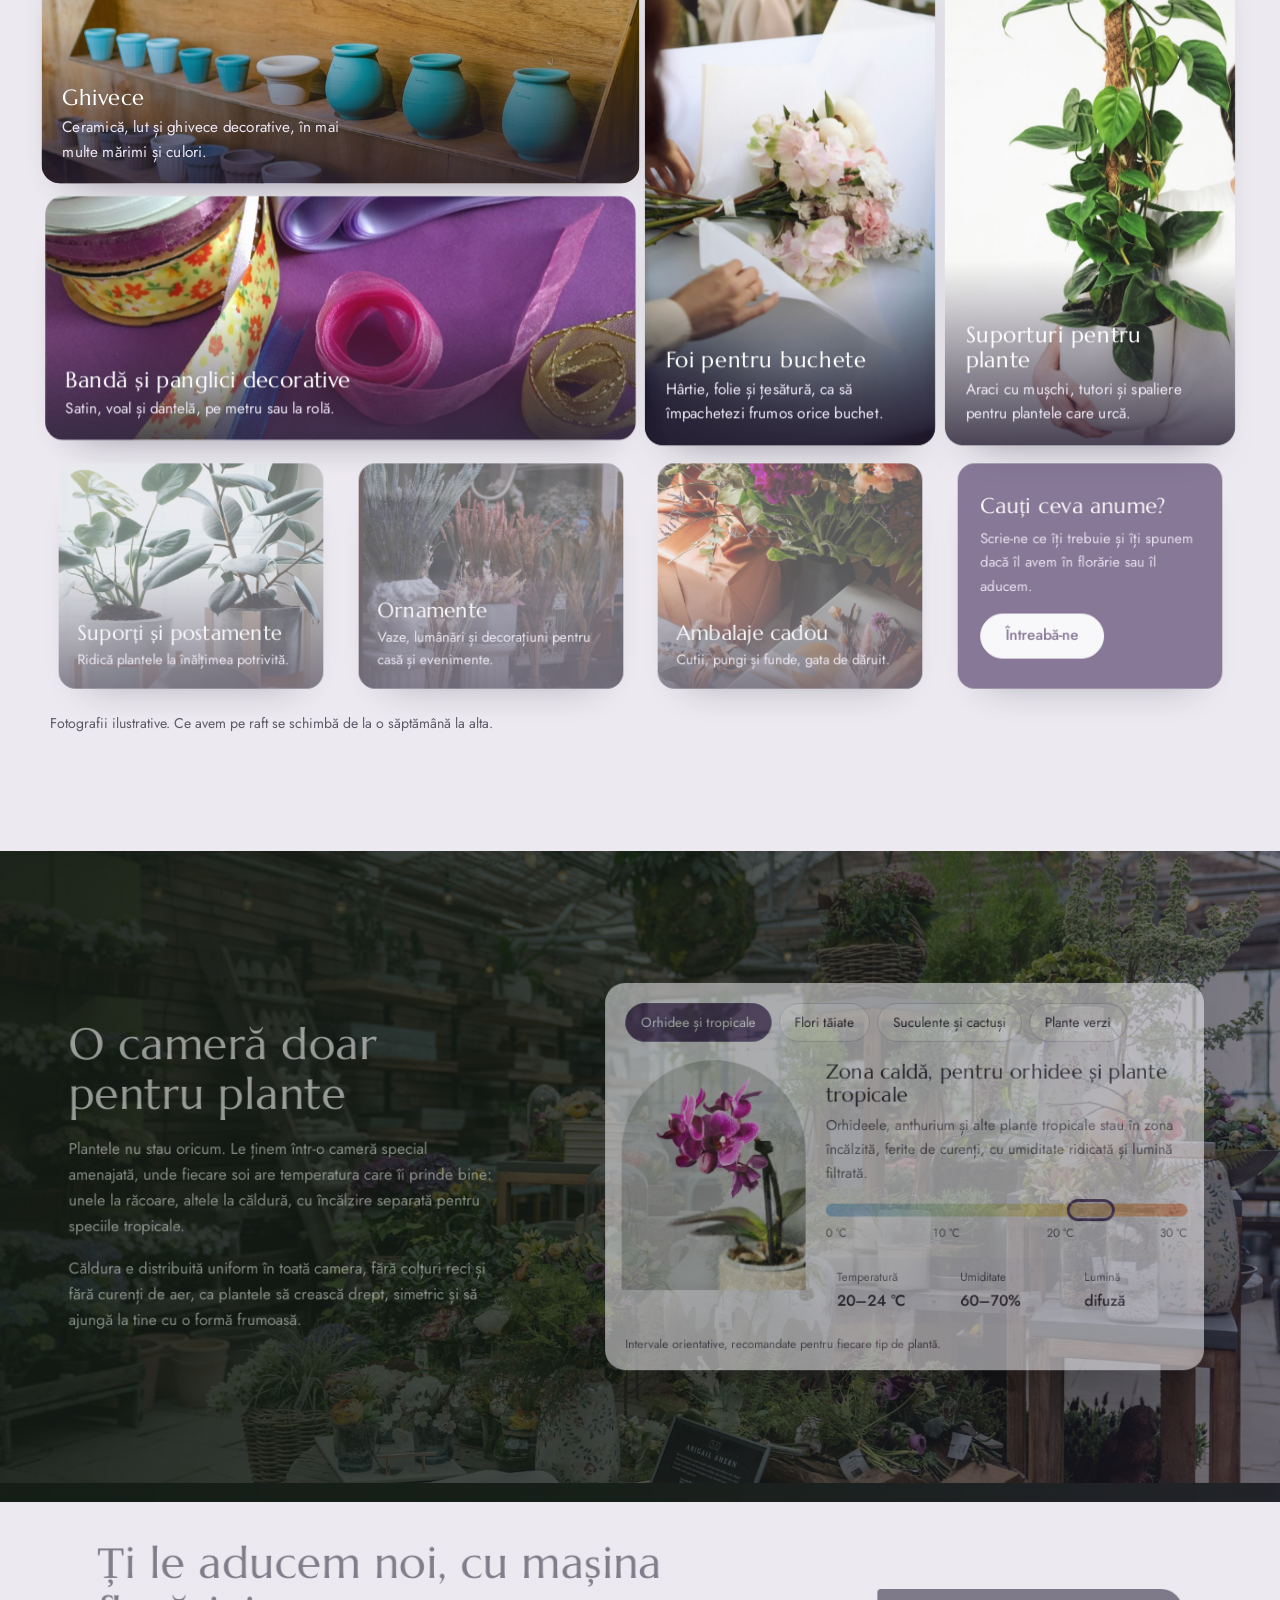
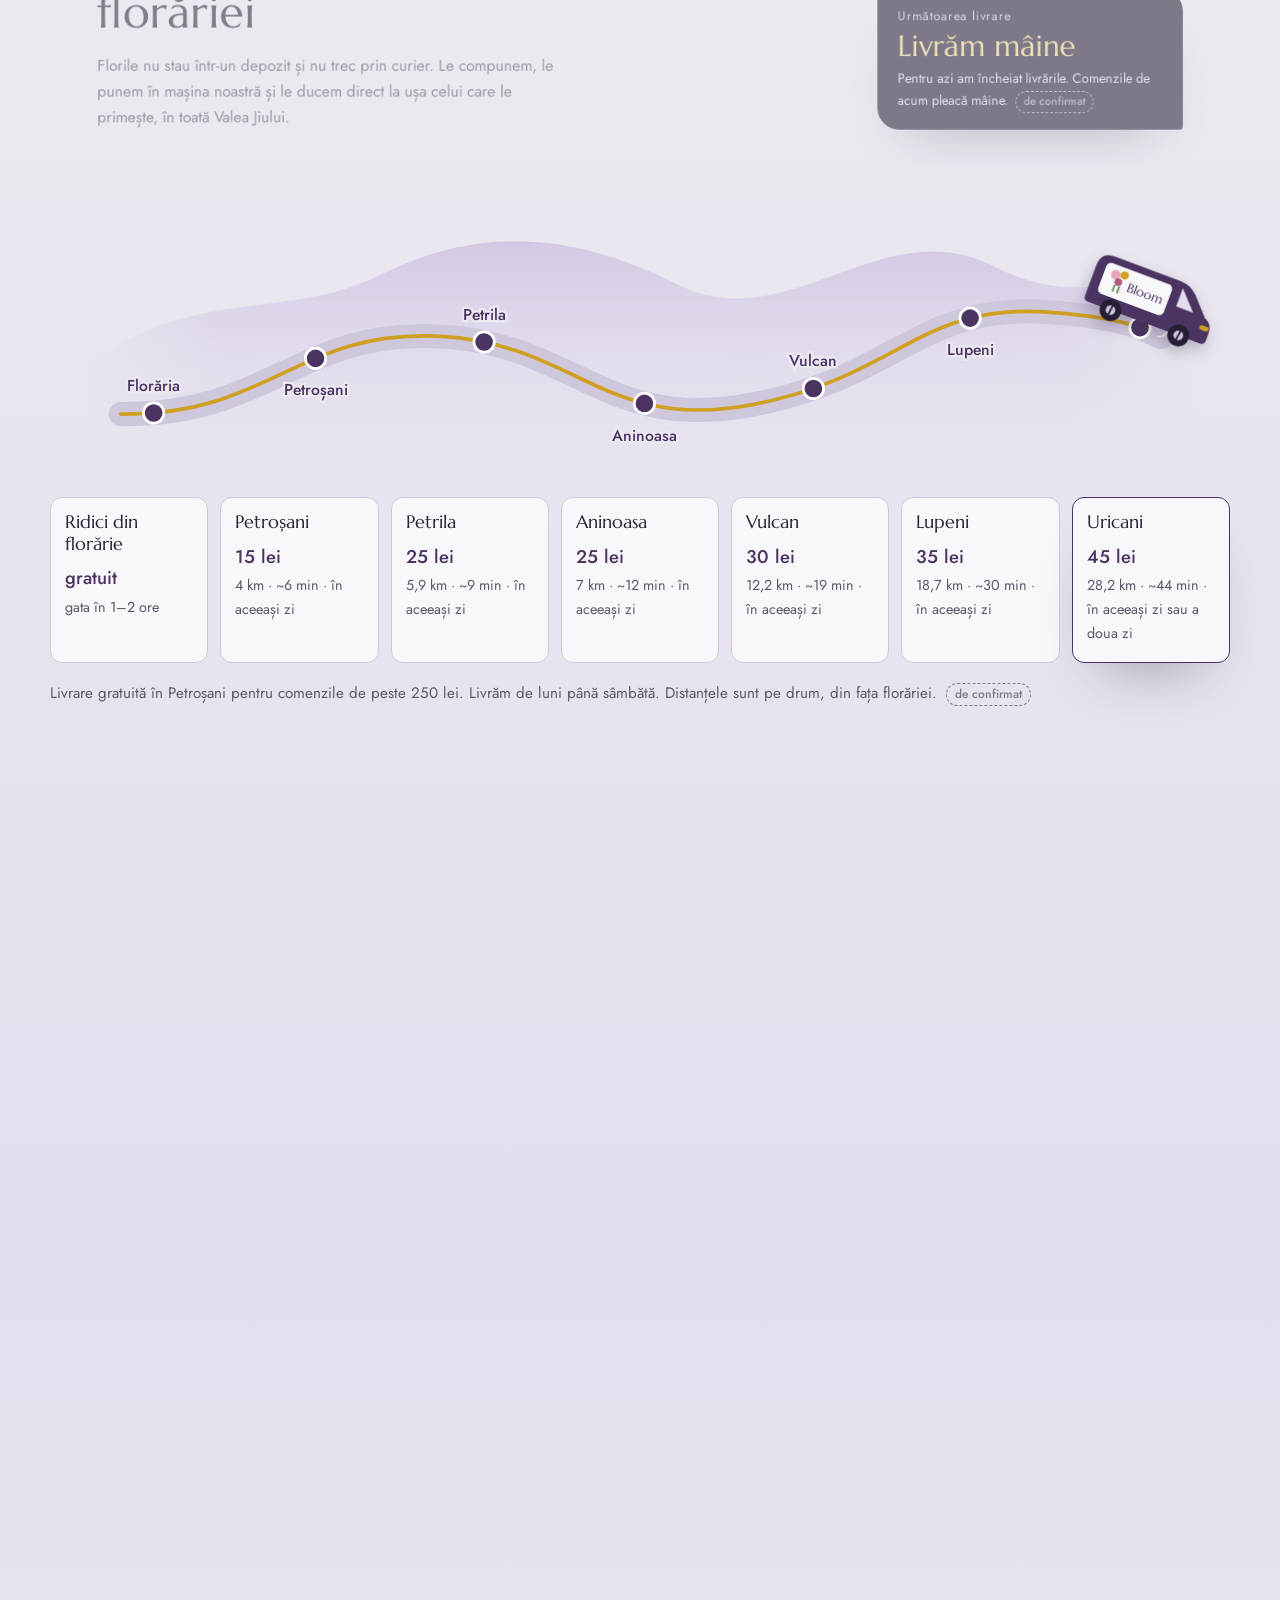
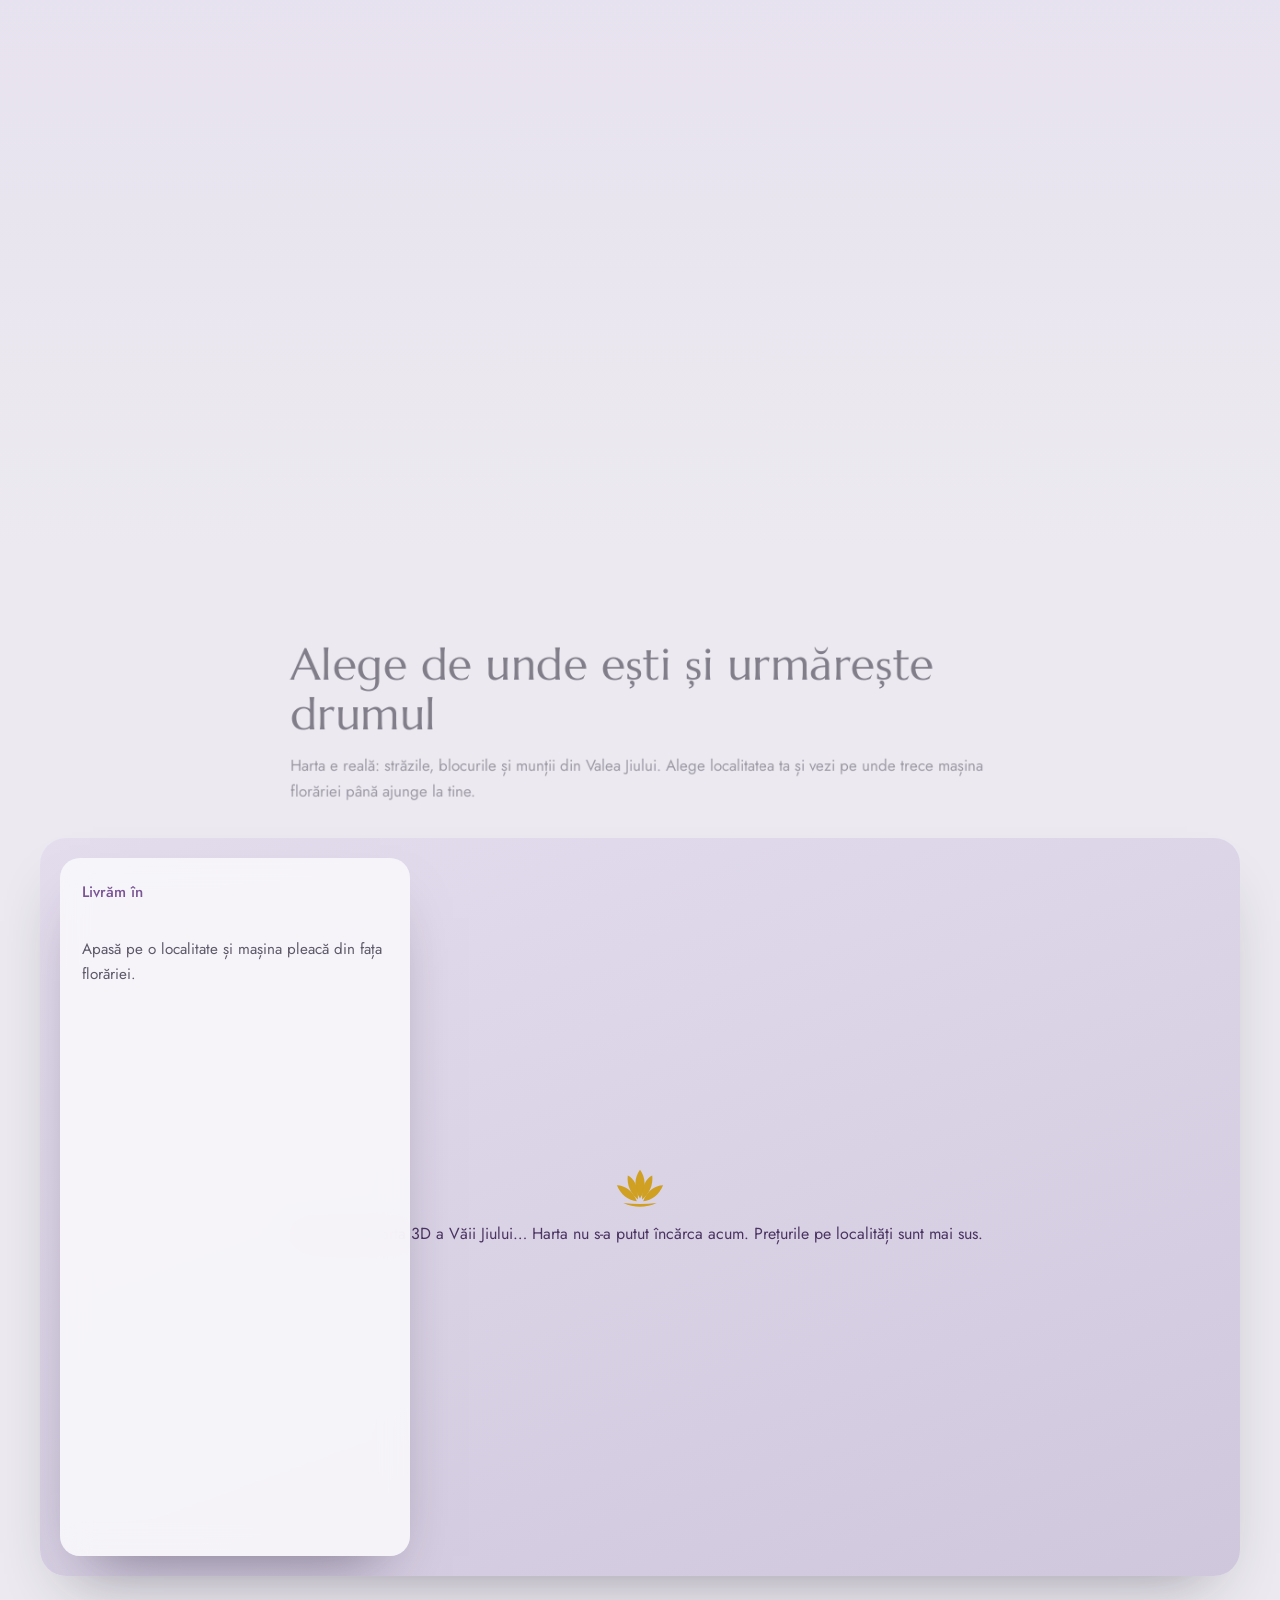
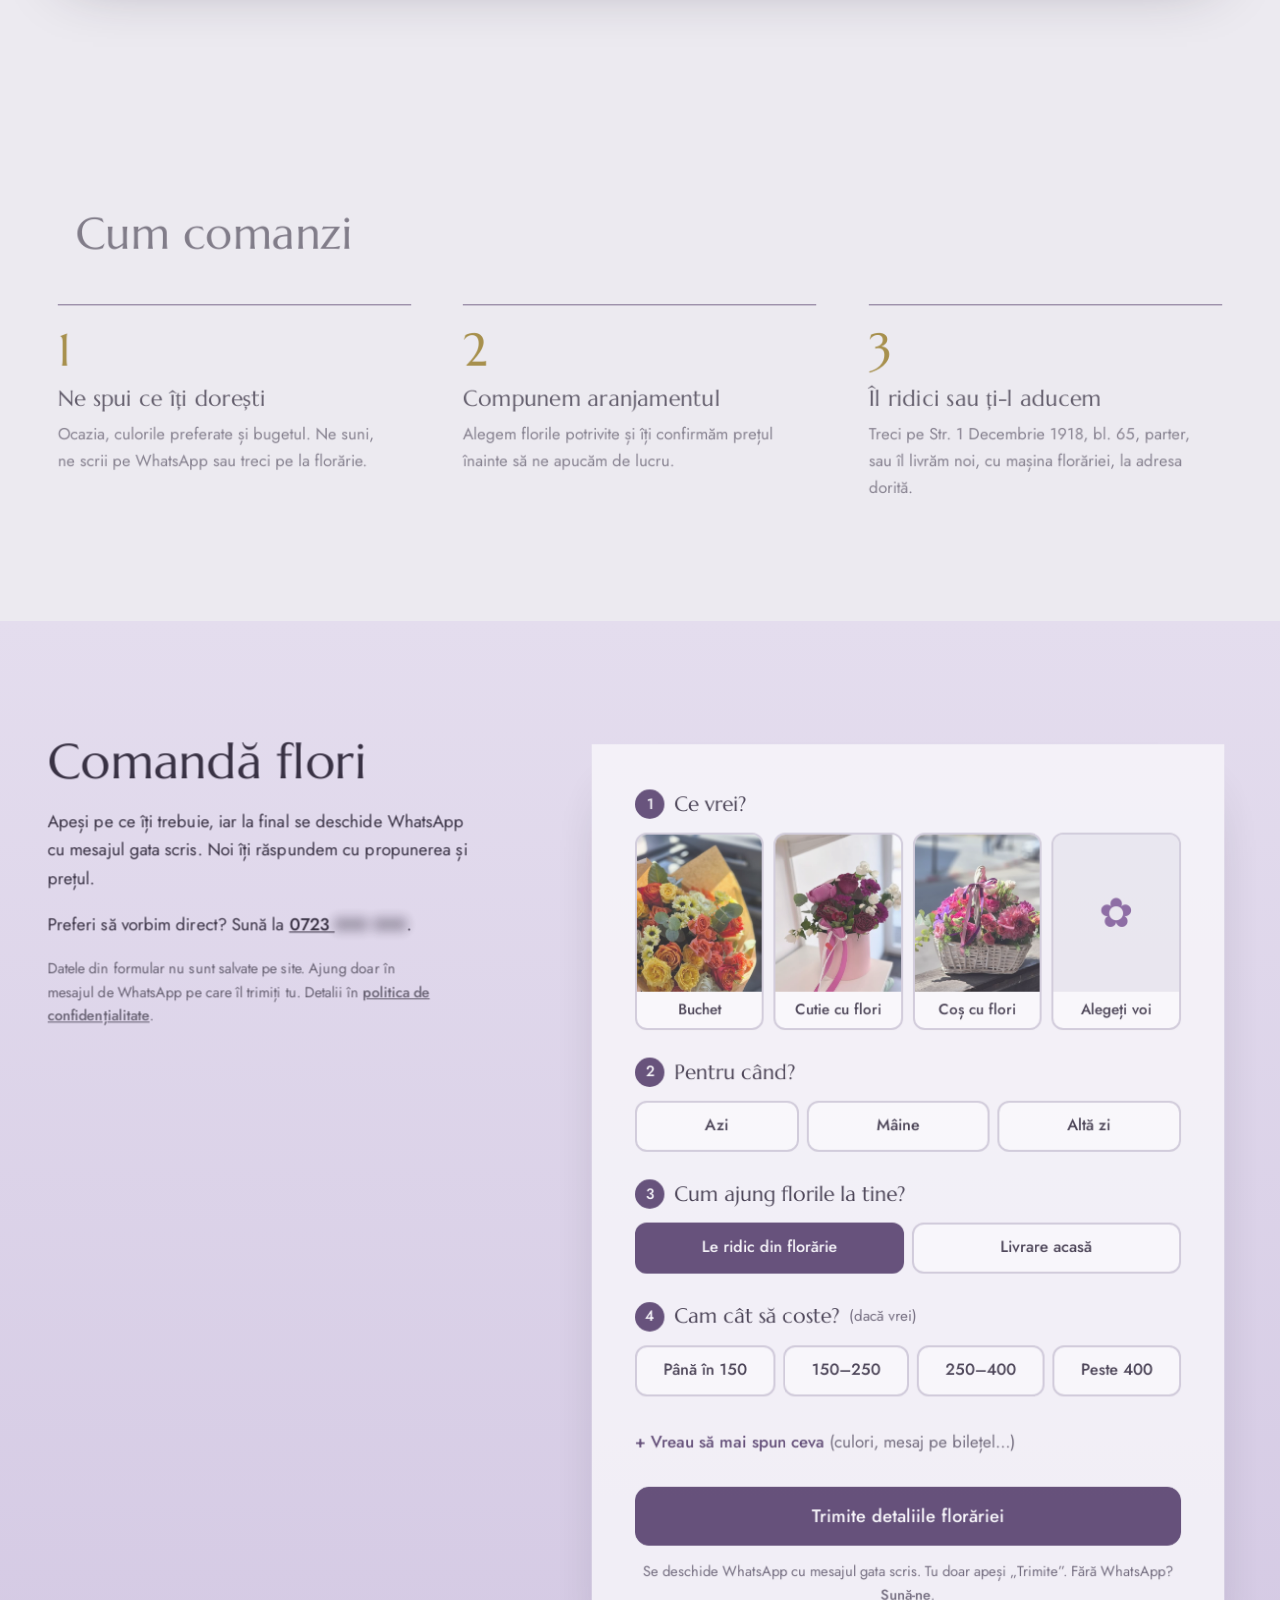
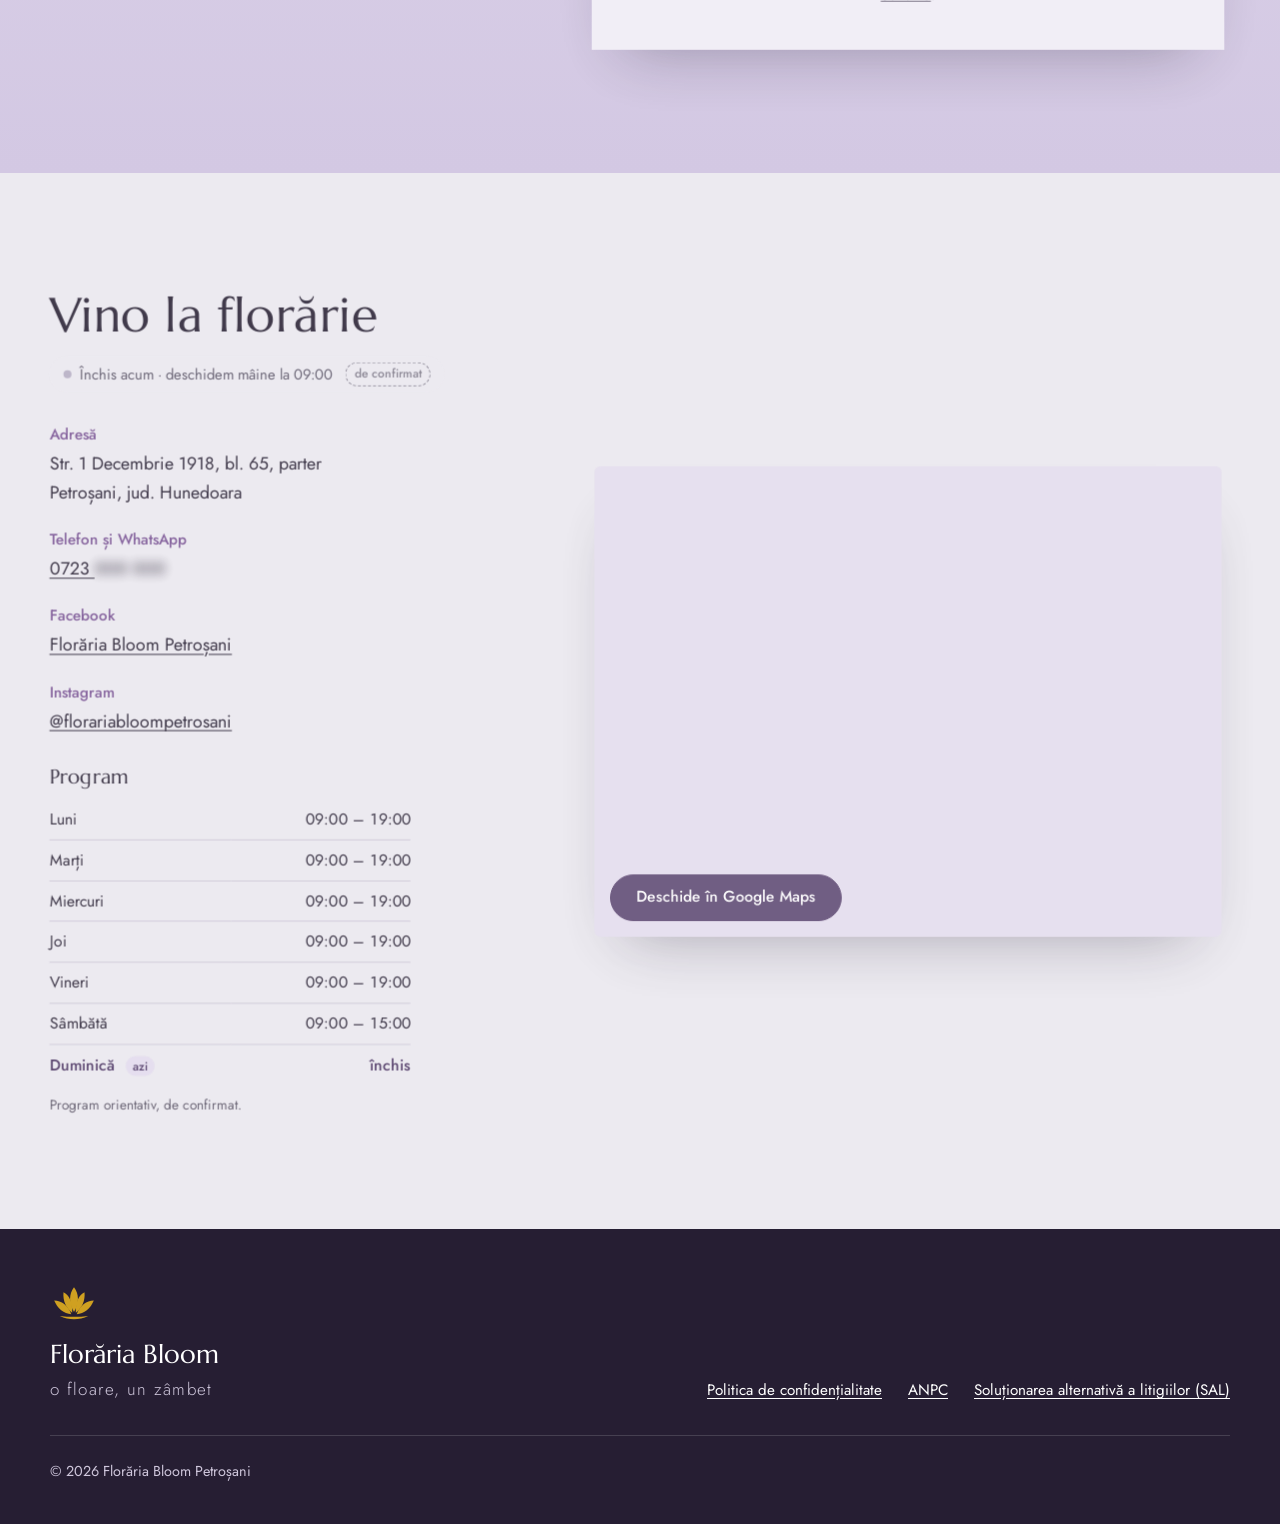
==== commit 303ca61a: "Editarea direct pe site (?edit): lupă lângă tot ce se poate schimba În locul panoului cu formulare (" ====
--- a/index.html
+++ b/index.html
@@ -18,7 +18,7 @@
   <link rel="preconnect" href="https://fonts.googleapis.com">
   <link rel="preconnect" href="https://fonts.gstatic.com" crossorigin>
   <link href="https://fonts.googleapis.com/css2?family=Jost:wght@300;400;500&family=Marcellus&display=swap" rel="stylesheet">
-  <link rel="stylesheet" href="css/style.css?v=14">
+  <link rel="stylesheet" href="css/style.css?v=16">
 
   <script type="application/ld+json">
   {
@@ -478,7 +478,7 @@
     </div>
   </footer>
 
-  <div class="mobile-bar" aria-label="Contact rapid">
+  <div class="mobile-bar" aria-label="Contact rapid" data-edit-hide>
     <a href="#contact">Sună</a>
     <a href="https://wa.me/" rel="noopener" target="_blank">WhatsApp</a>
     <a href="#comanda" class="mobile-bar-main">Comandă</a>
@@ -522,7 +522,7 @@
     </div>
   </dialog>
 
-  <script src="maintenance.js?v=1" defer data-brand="Florăria Bloom" data-bg="#261E33" data-fg="#F8F7FA" data-accent="#CFA021" data-font="Jost, system-ui, sans-serif" data-display="Marcellus, Georgia, serif"></script>
-  <script src="js/main.js?v=15" defer></script>
+  <script src="maintenance.js?v=2" defer data-brand="Florăria Bloom" data-bg="#261E33" data-fg="#F8F7FA" data-accent="#CFA021" data-font="Jost, system-ui, sans-serif" data-display="Marcellus, Georgia, serif"></script>
+  <script src="js/main.js?v=18" defer></script>
 </body>
 </html>
--- a/css/style.css
+++ b/css/style.css
@@ -935,3 +935,9 @@
   user-select: none;
   pointer-events: none;
 }
+
+/* În editare (?edit) proprietarul vede toate comenzile, cu starea fiecăreia */
+.live-item[data-state="cerere"] em { color: #7a5300; background: #fff1cf; }
+.live-item[data-state="gata"] em { color: #1e7f4f; background: #e3f5ea; }
+.live-item[data-state="cerere"] em::before, .live-item[data-state="gata"] em::before { animation: none; background: currentColor; }
+.live-list .live-empty { padding: 18px; border-radius: 14px; background: #fff; color: var(--ink-soft); text-align: center; }
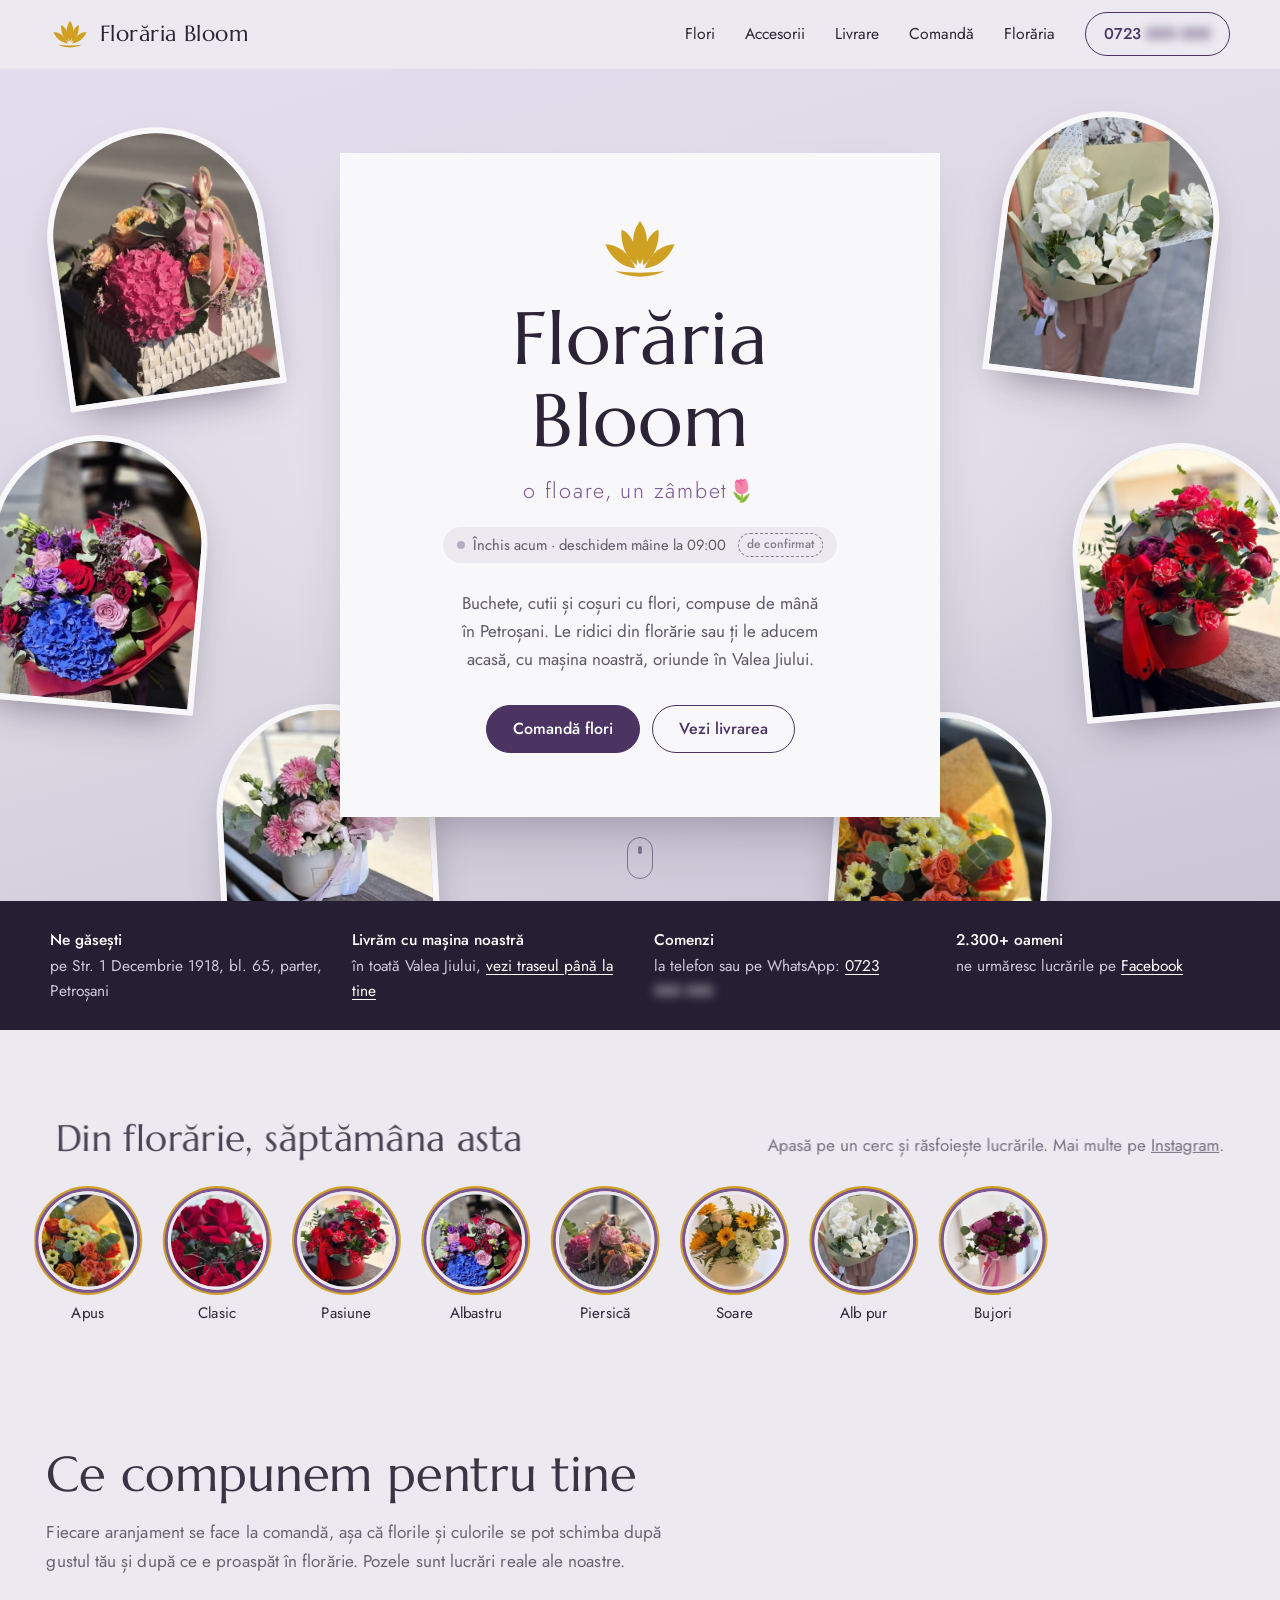
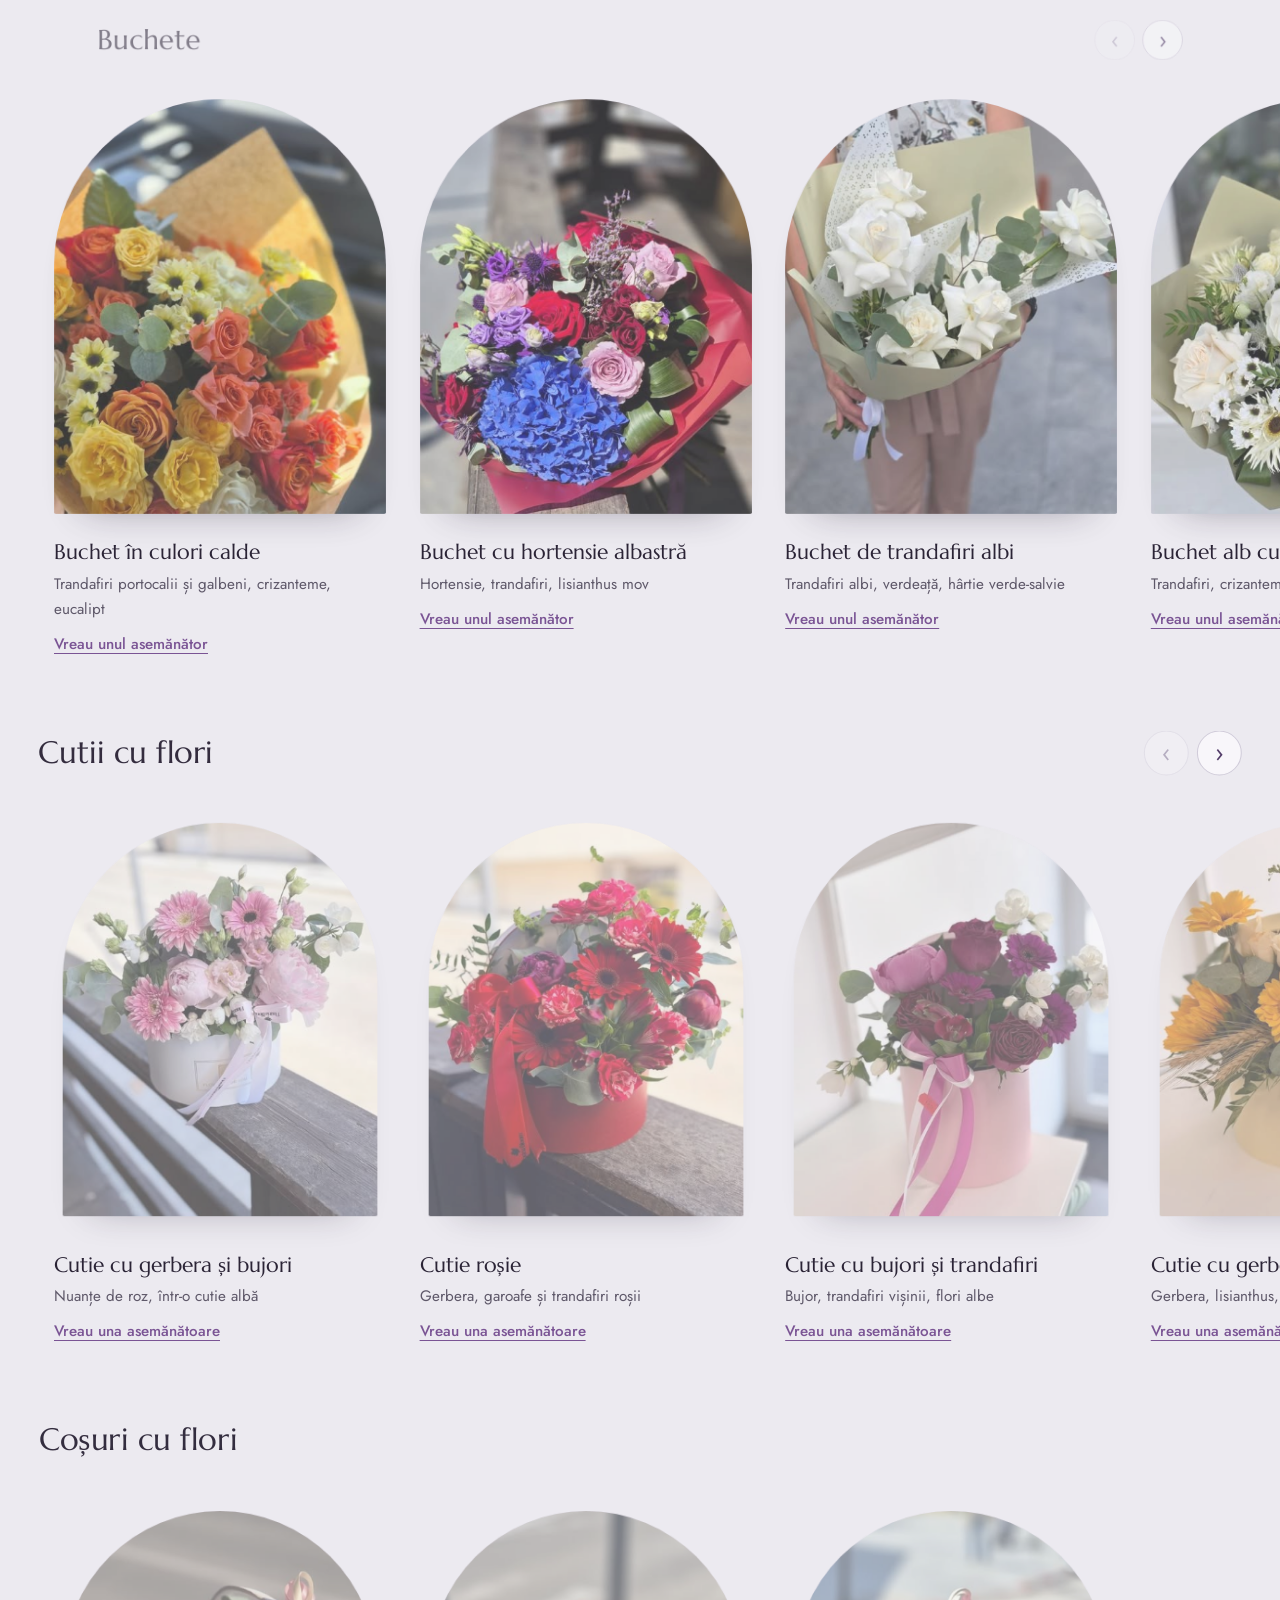
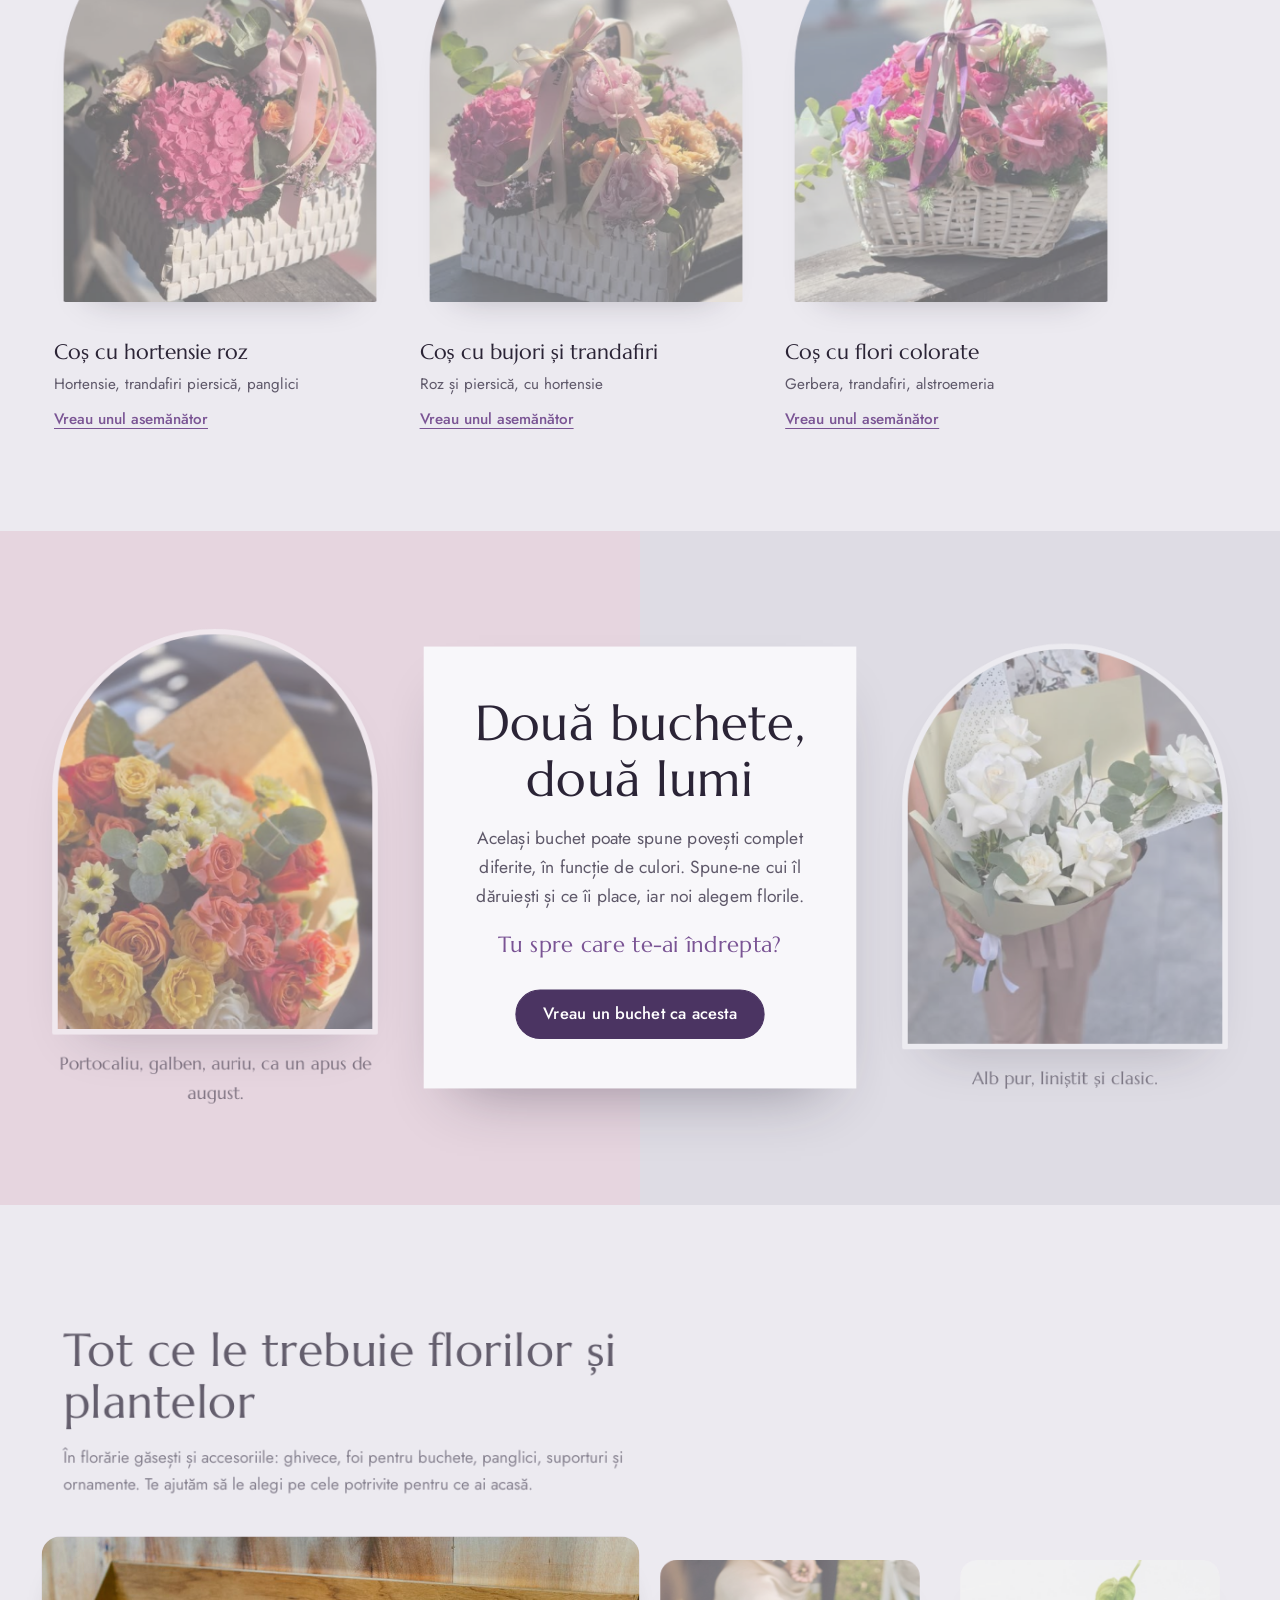
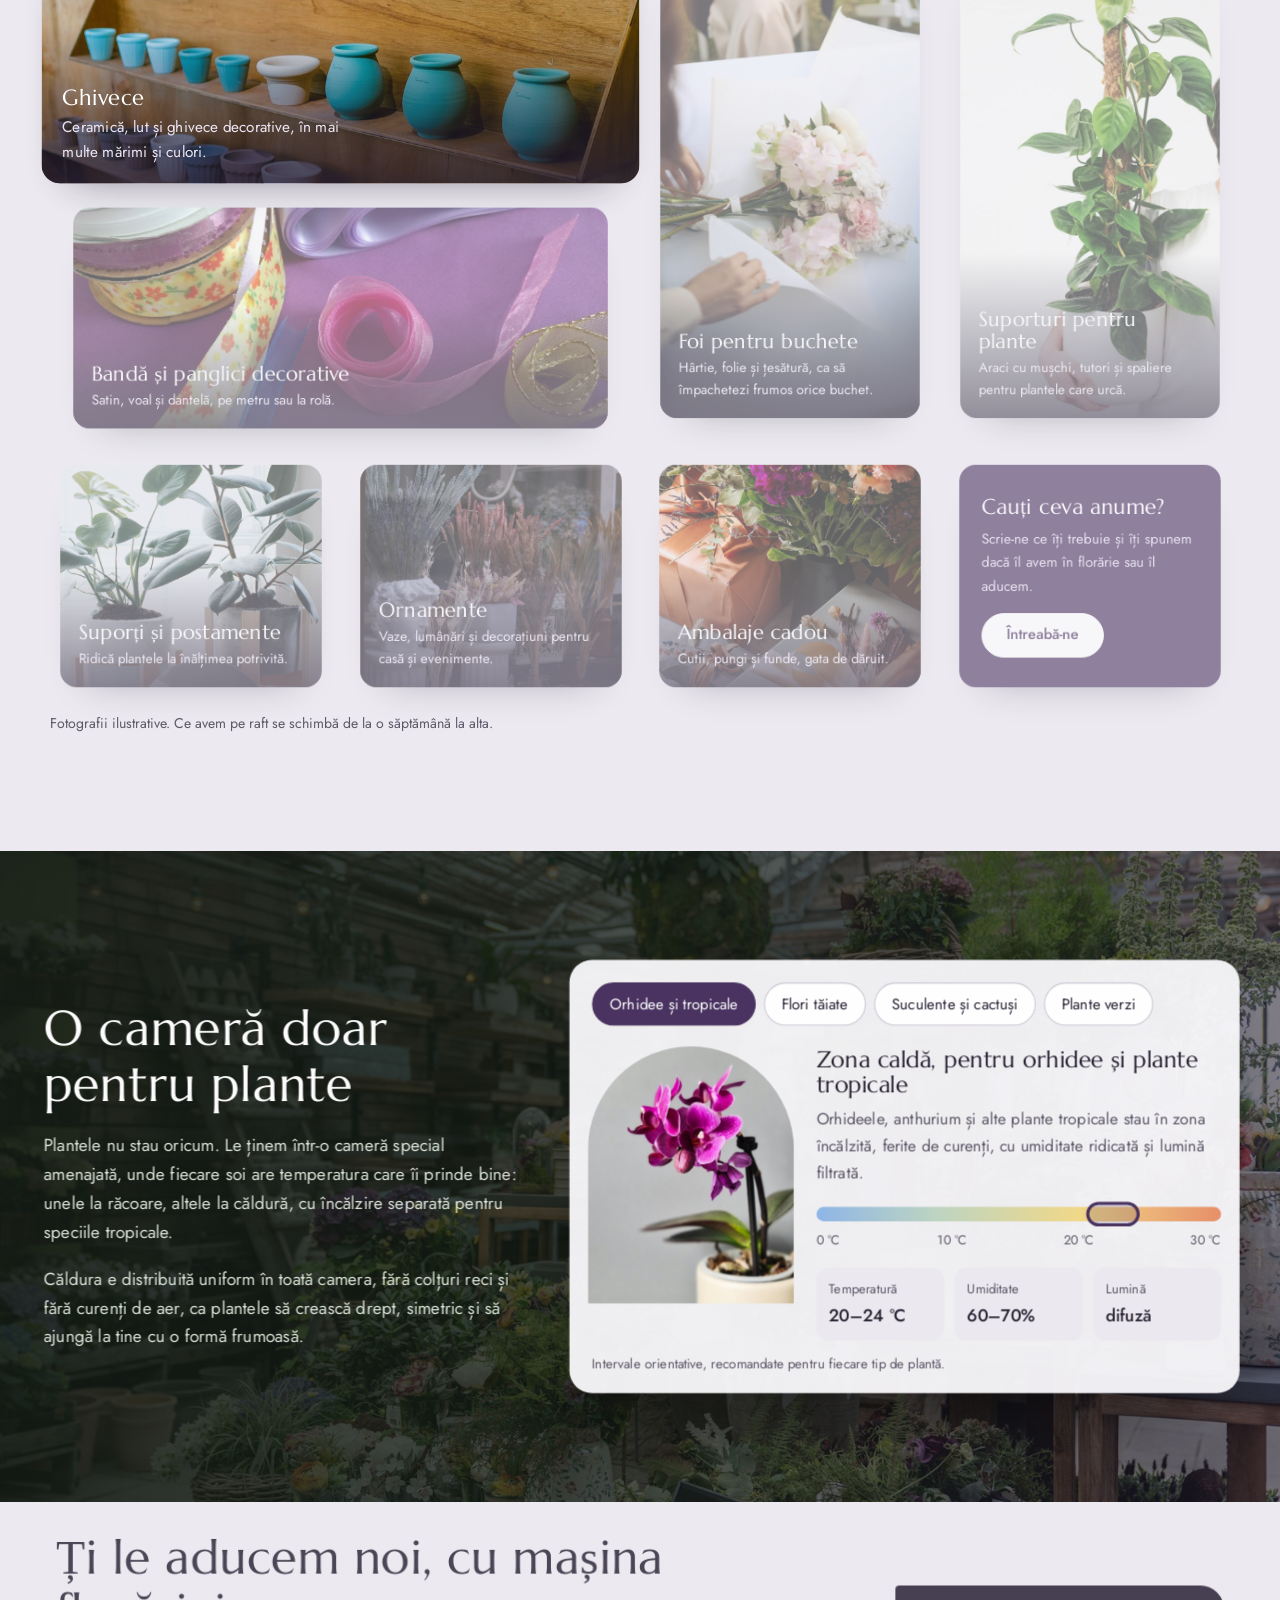
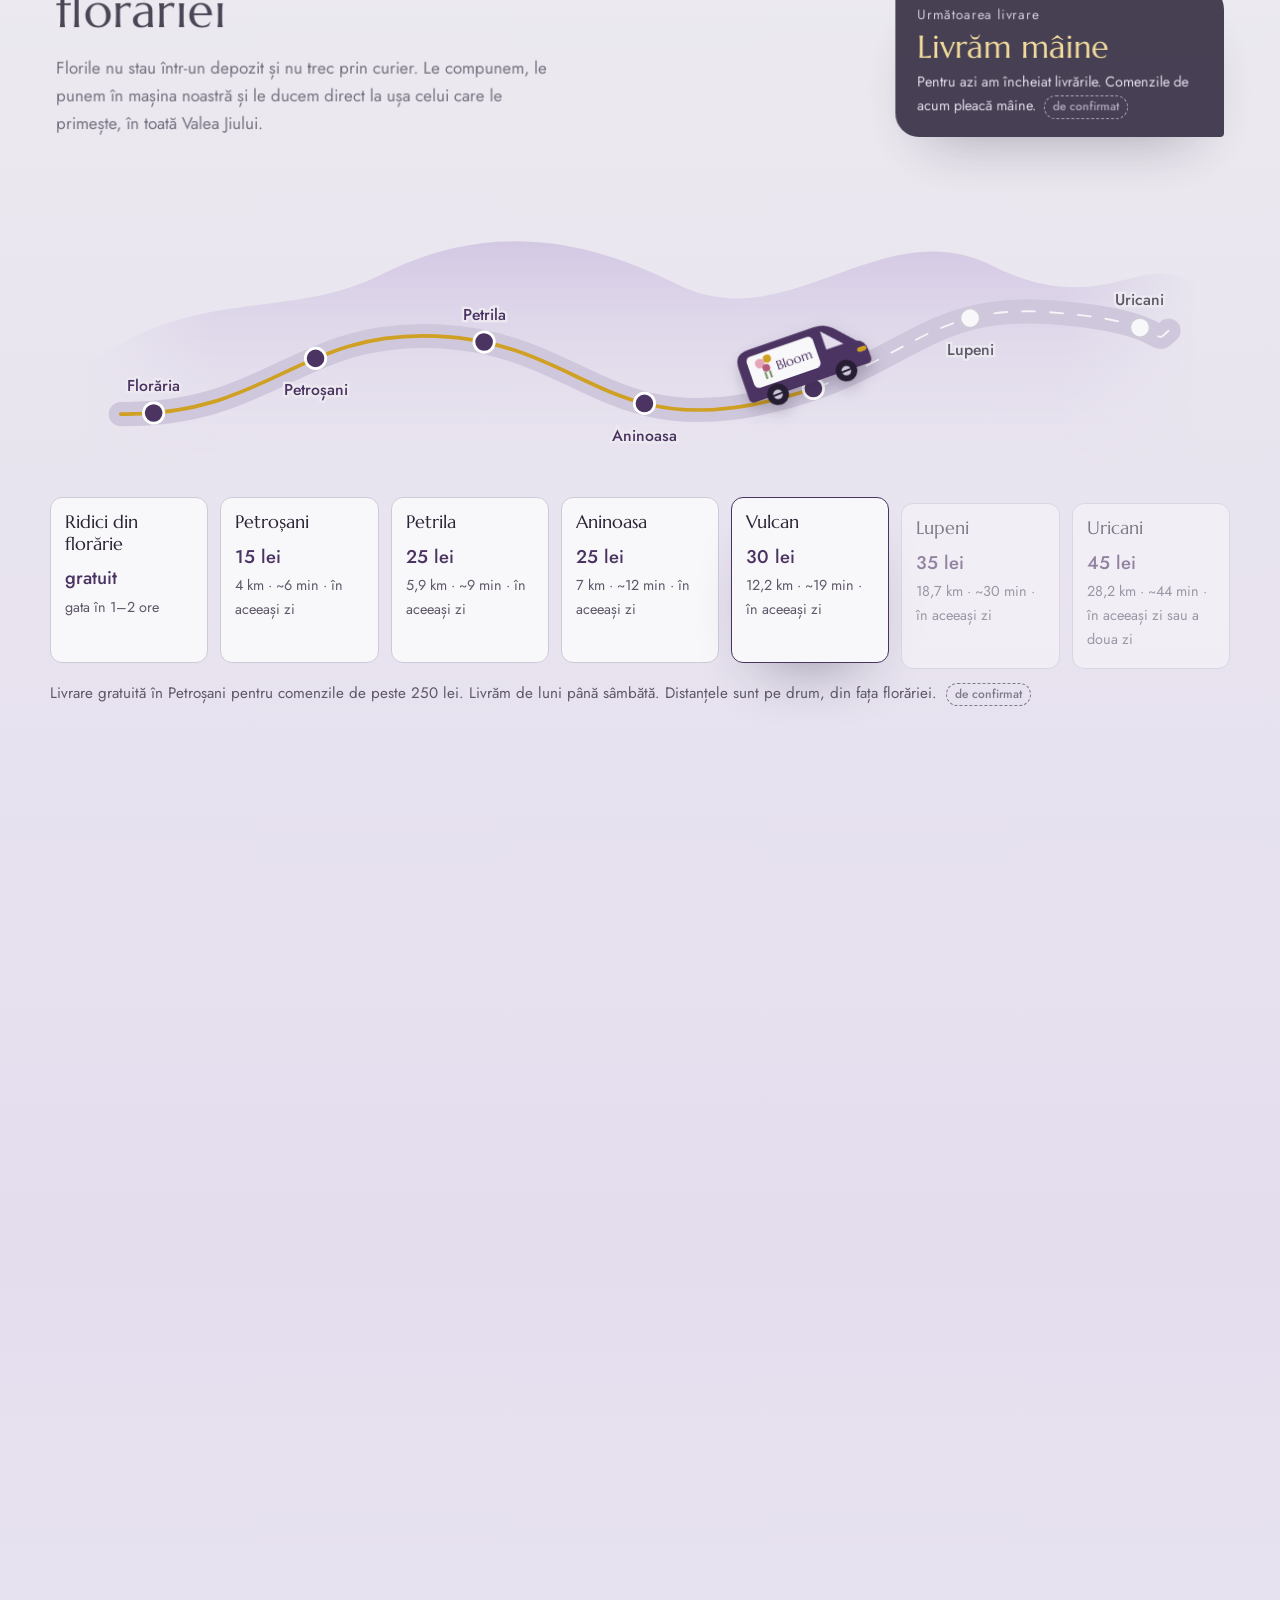
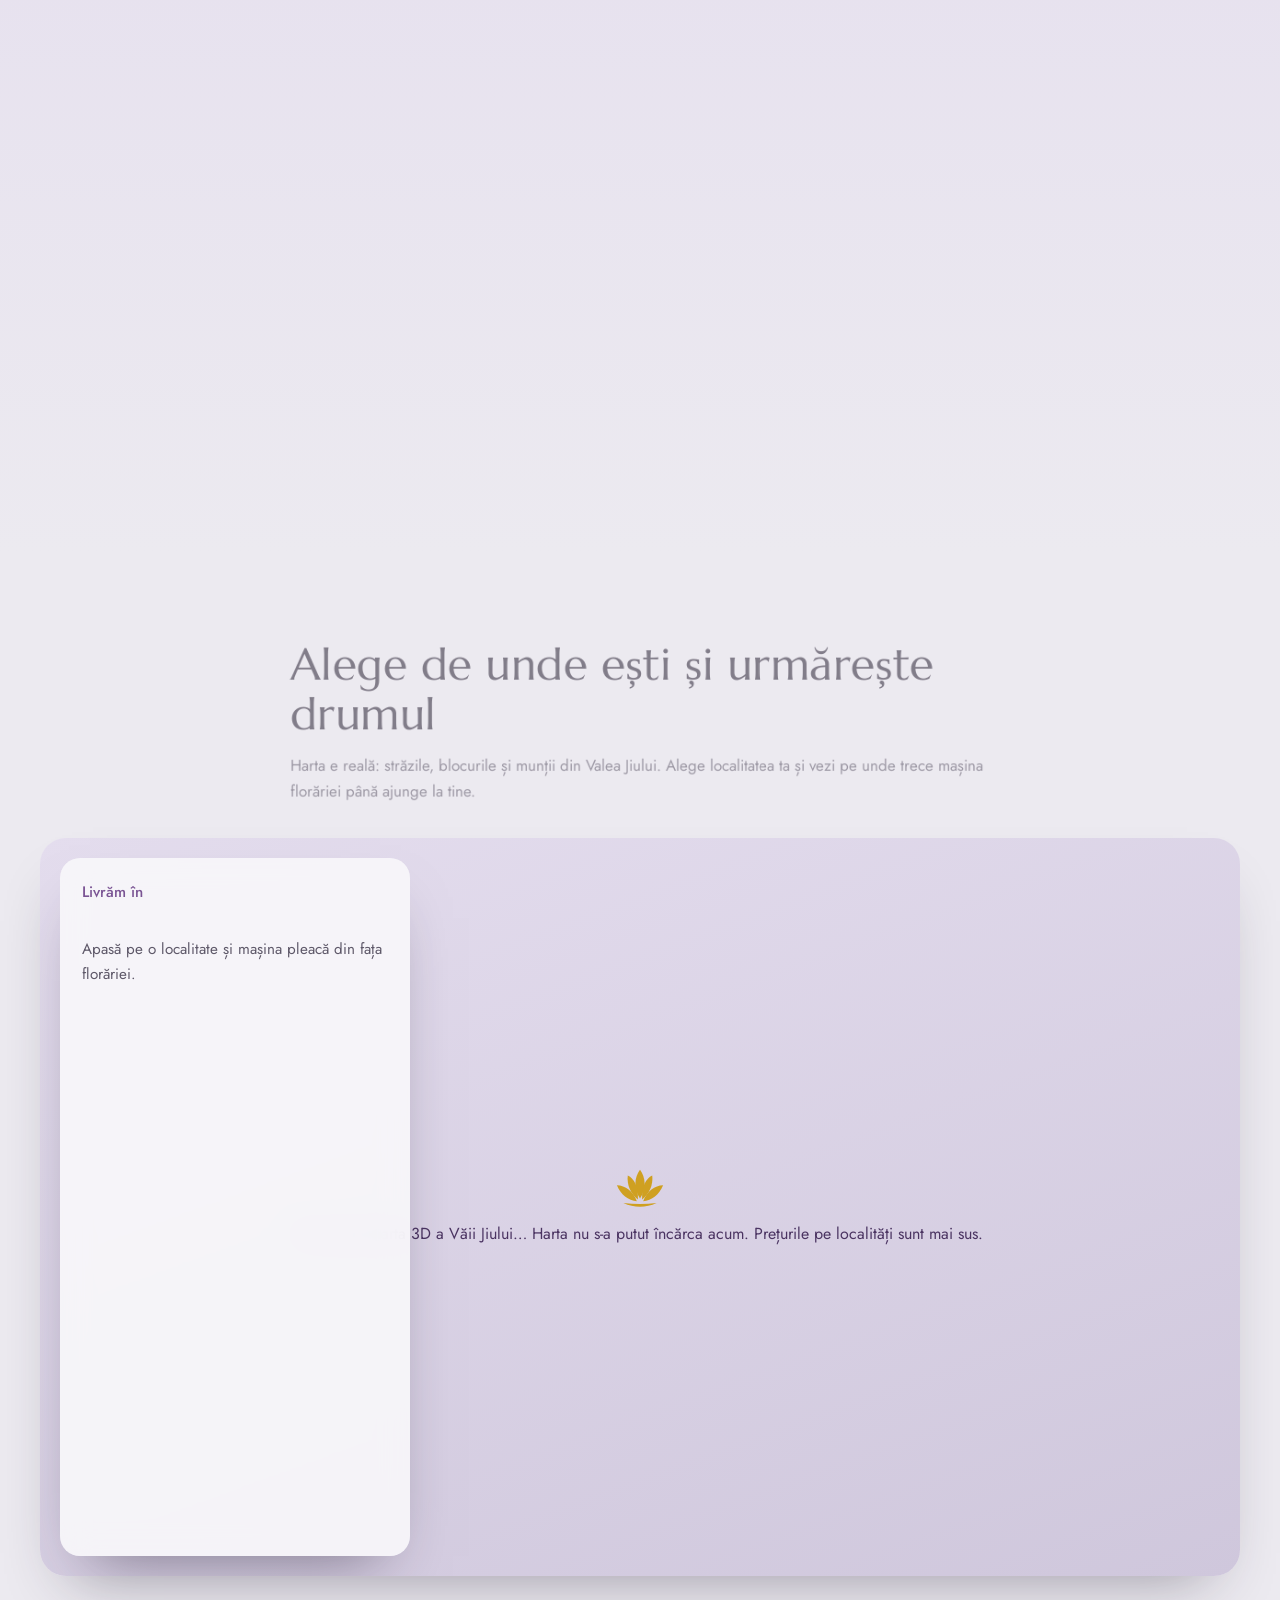
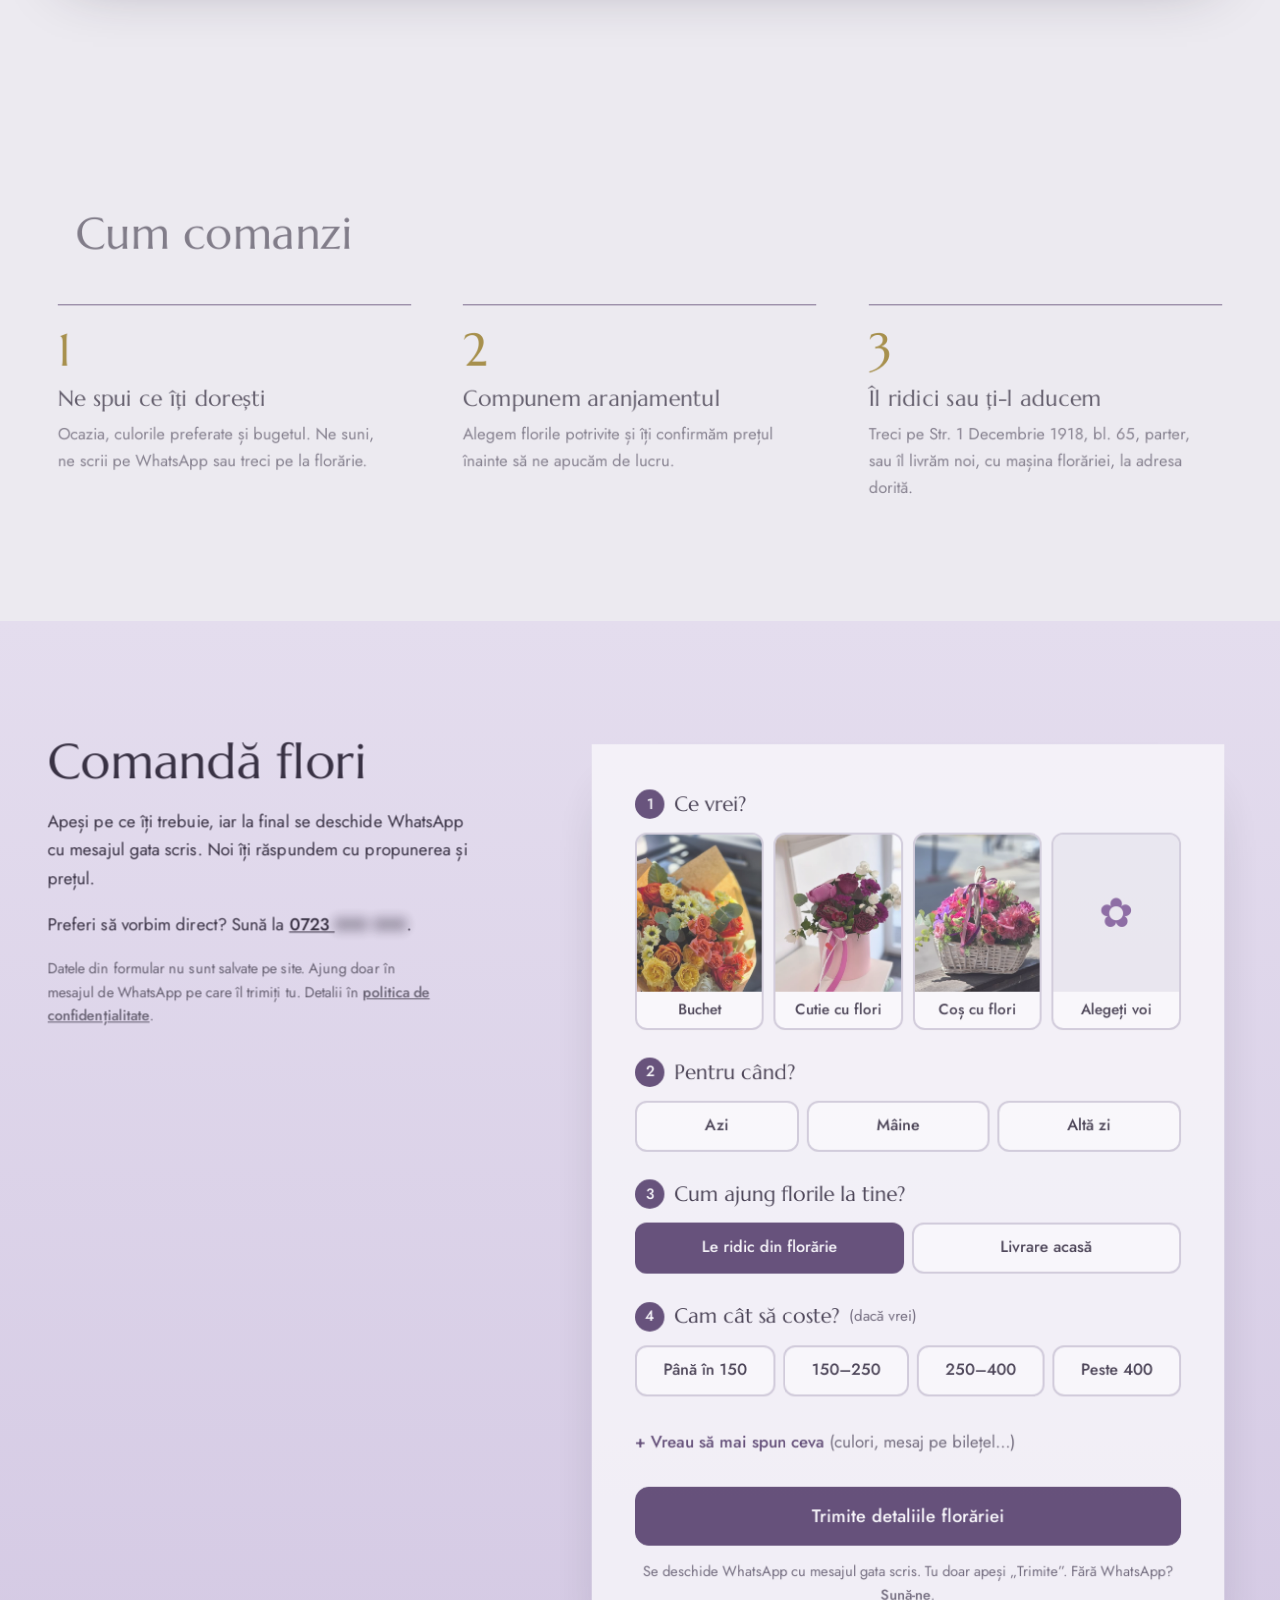
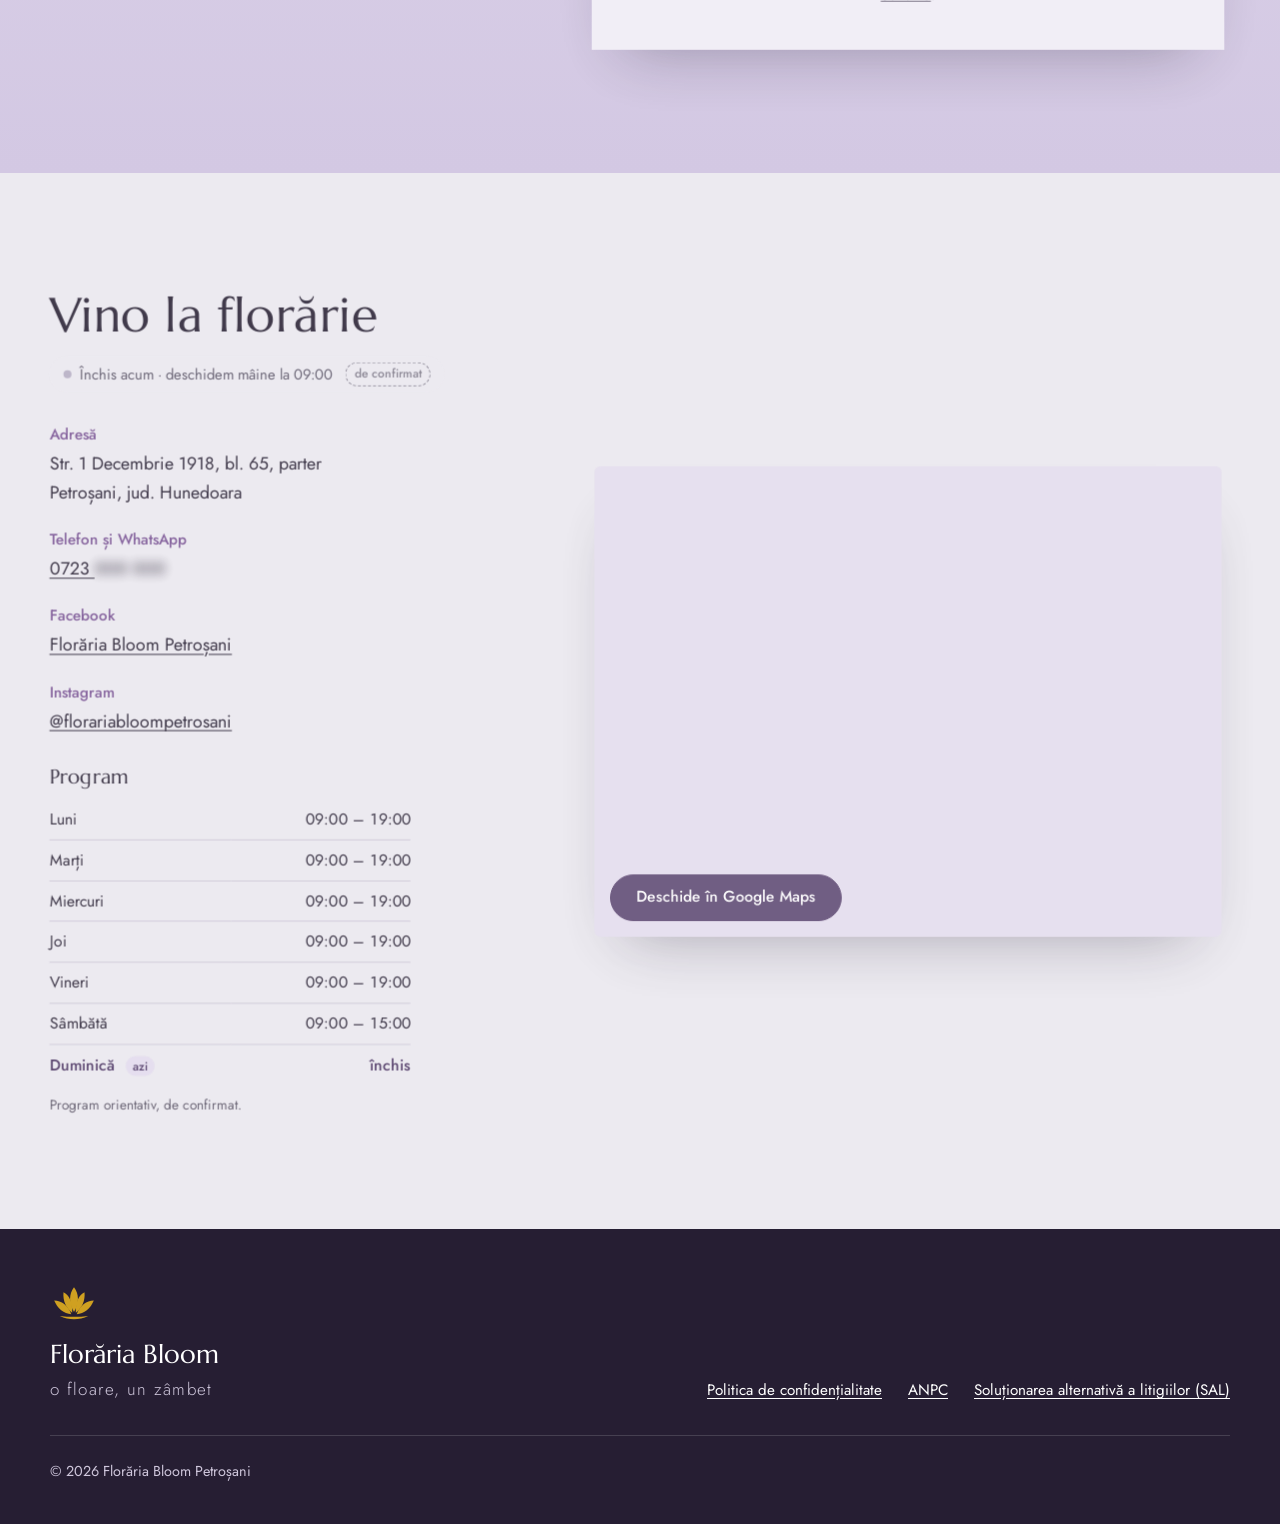
==== commit d03d7e11: "Editare: mesaj clar când cheia de acces a expirat Co-Authored-By: Claude Opus 5.5 <noreply@anthropic" ====
--- a/index.html
+++ b/index.html
@@ -523,6 +523,6 @@
   </dialog>
 
   <script src="maintenance.js?v=2" defer data-brand="Florăria Bloom" data-bg="#261E33" data-fg="#F8F7FA" data-accent="#CFA021" data-font="Jost, system-ui, sans-serif" data-display="Marcellus, Georgia, serif"></script>
-  <script src="js/main.js?v=18" defer></script>
+  <script src="js/main.js?v=19" defer></script>
 </body>
 </html>
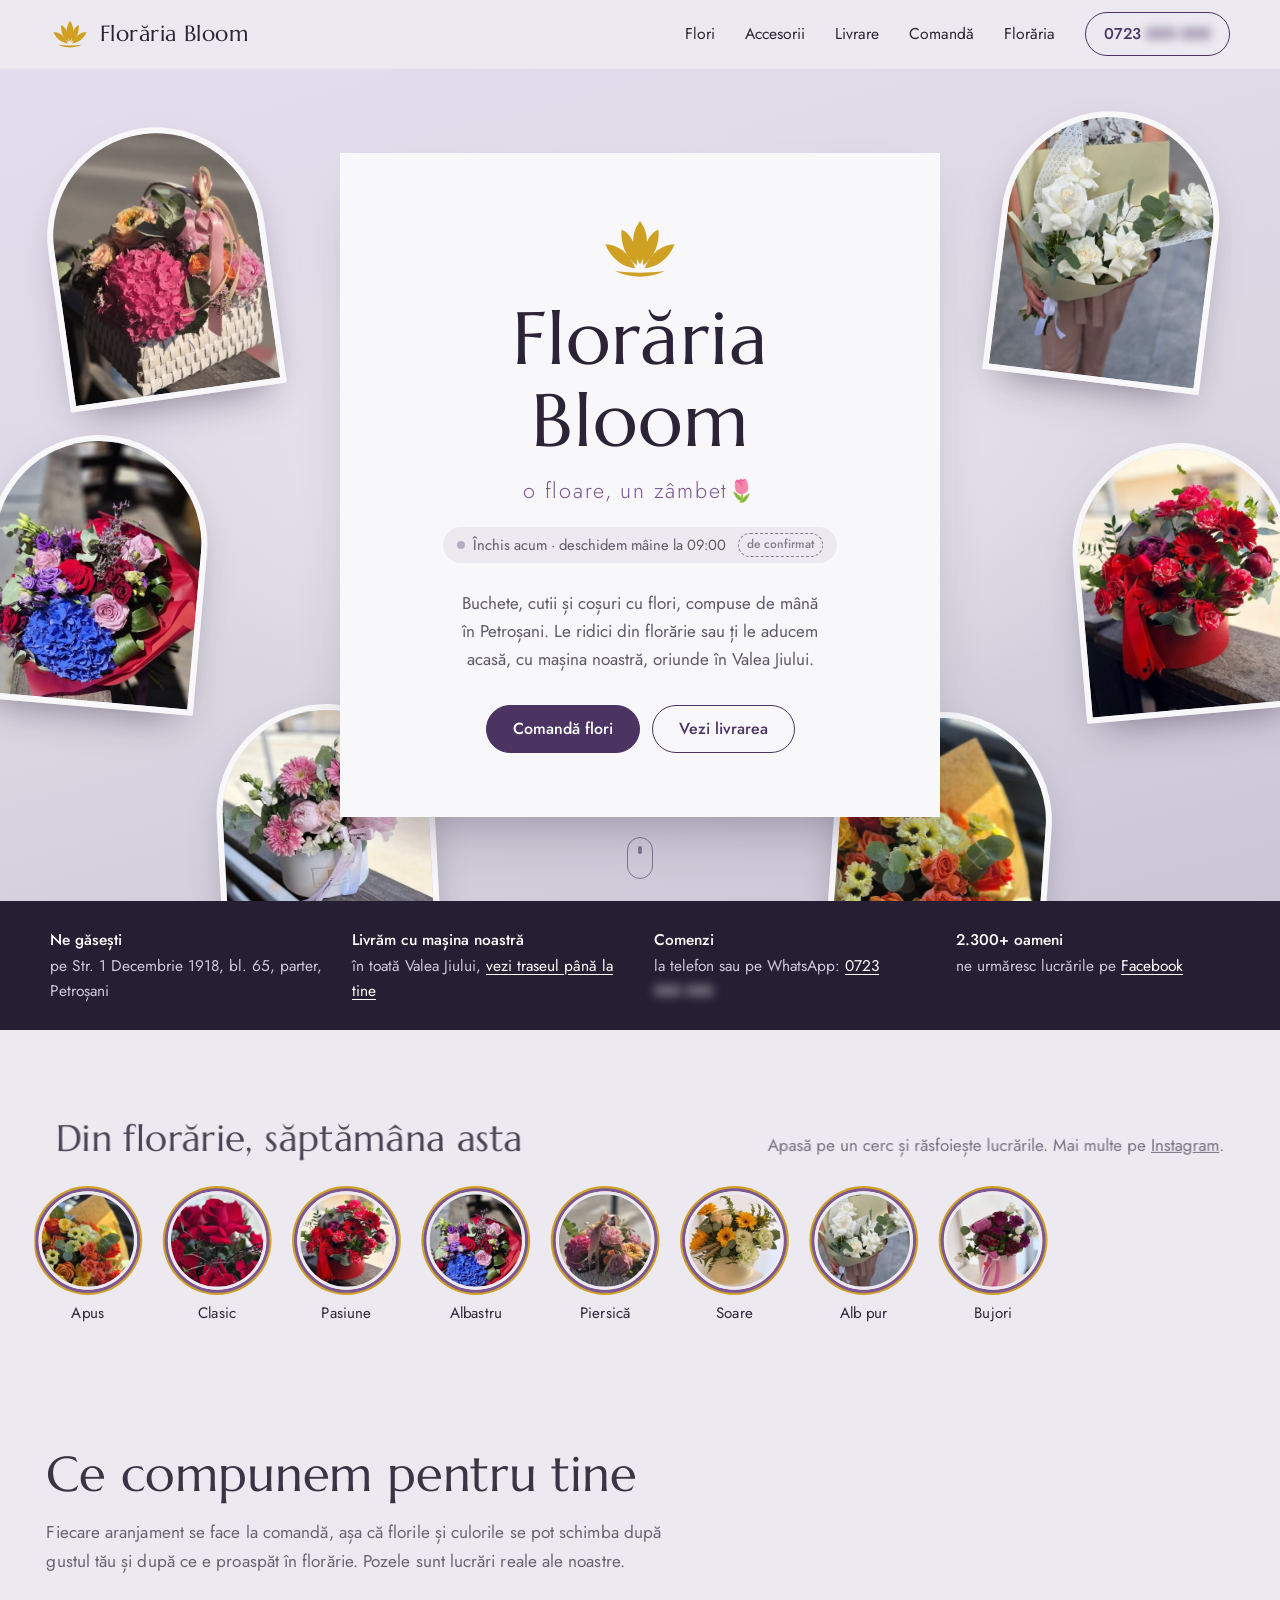
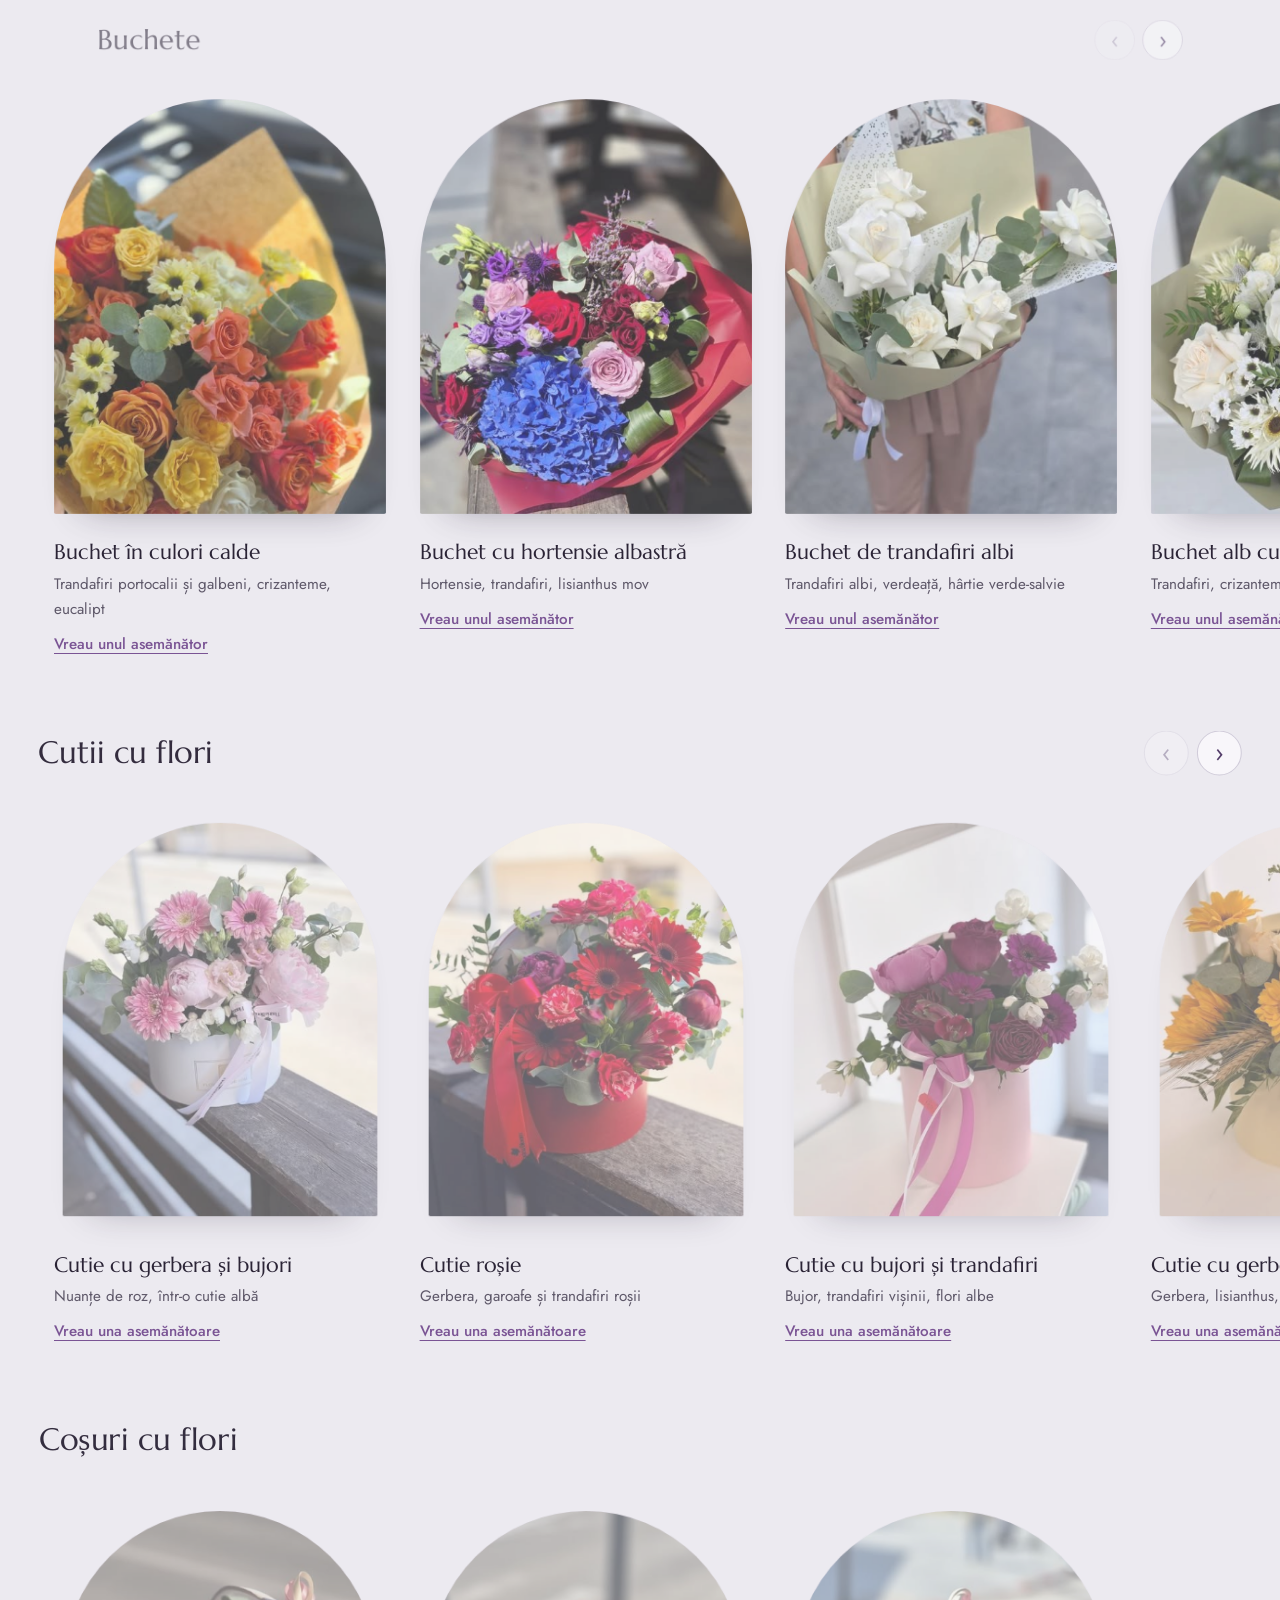
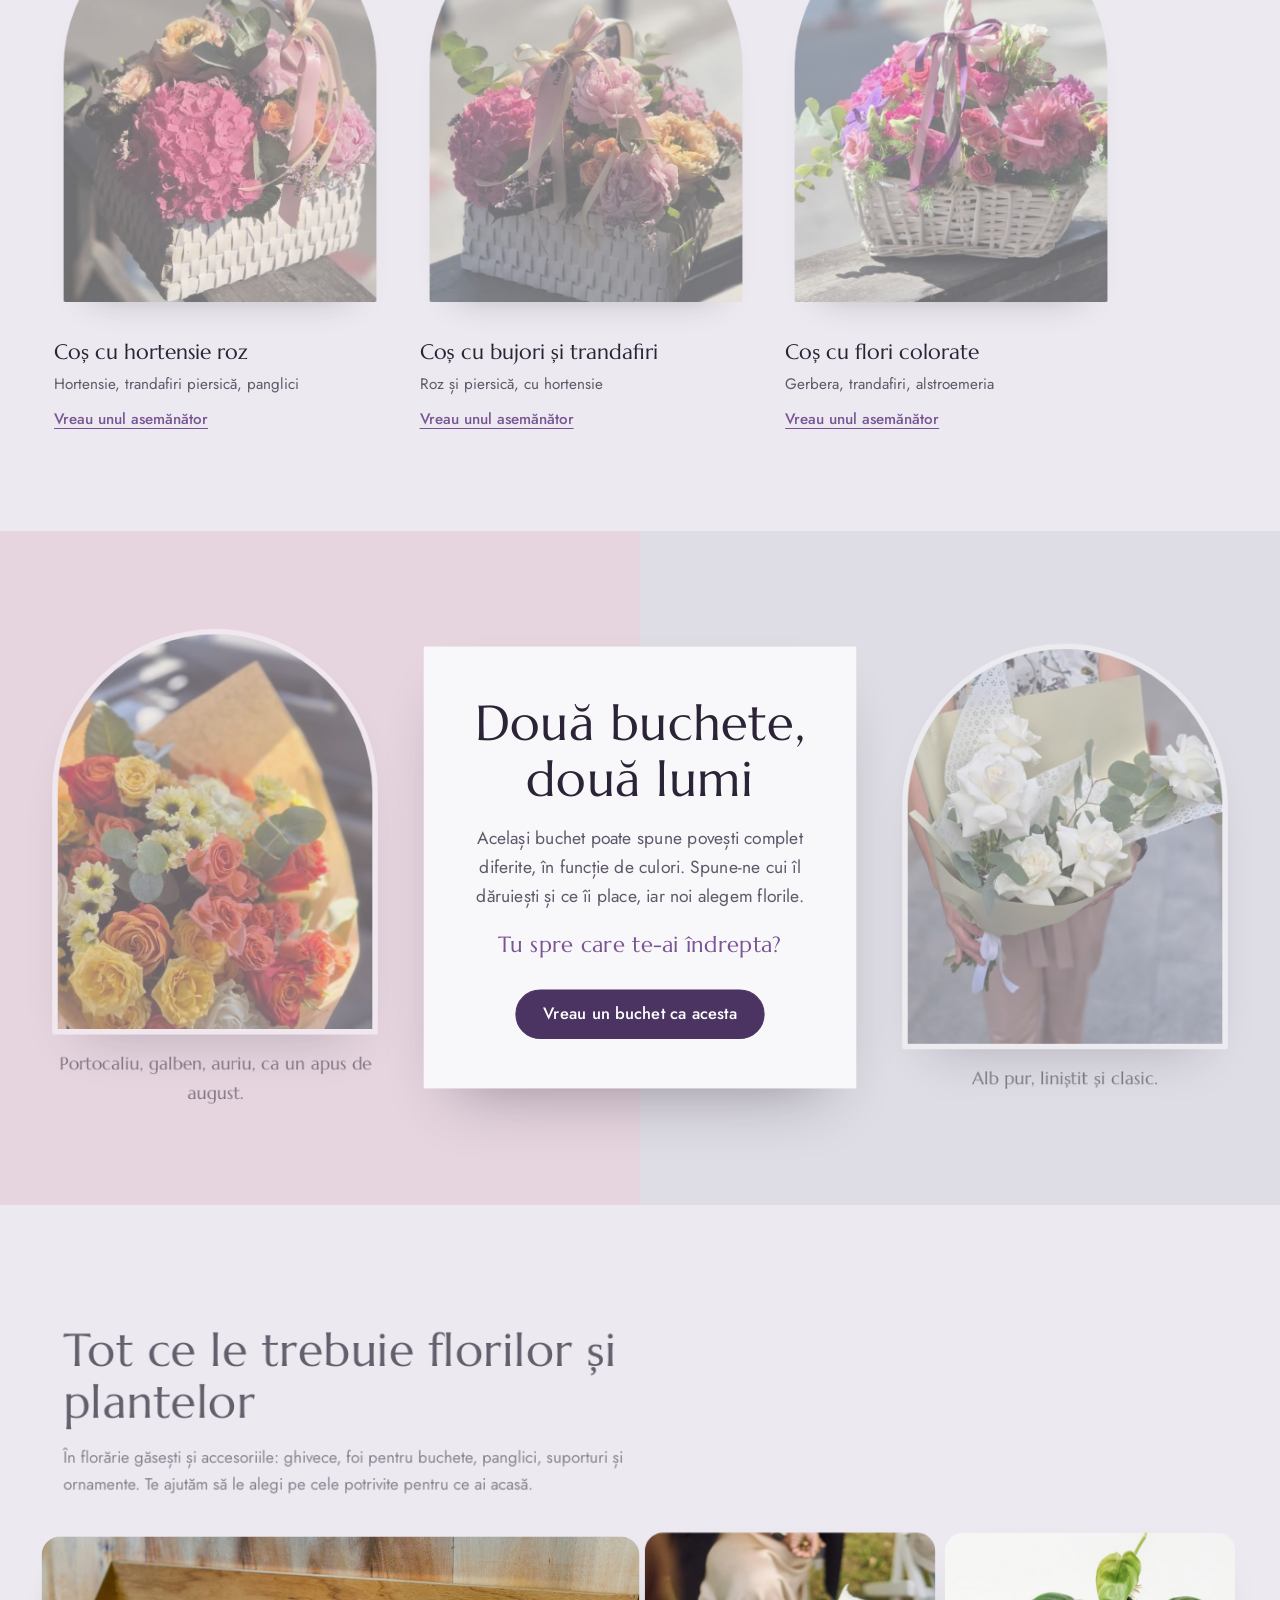
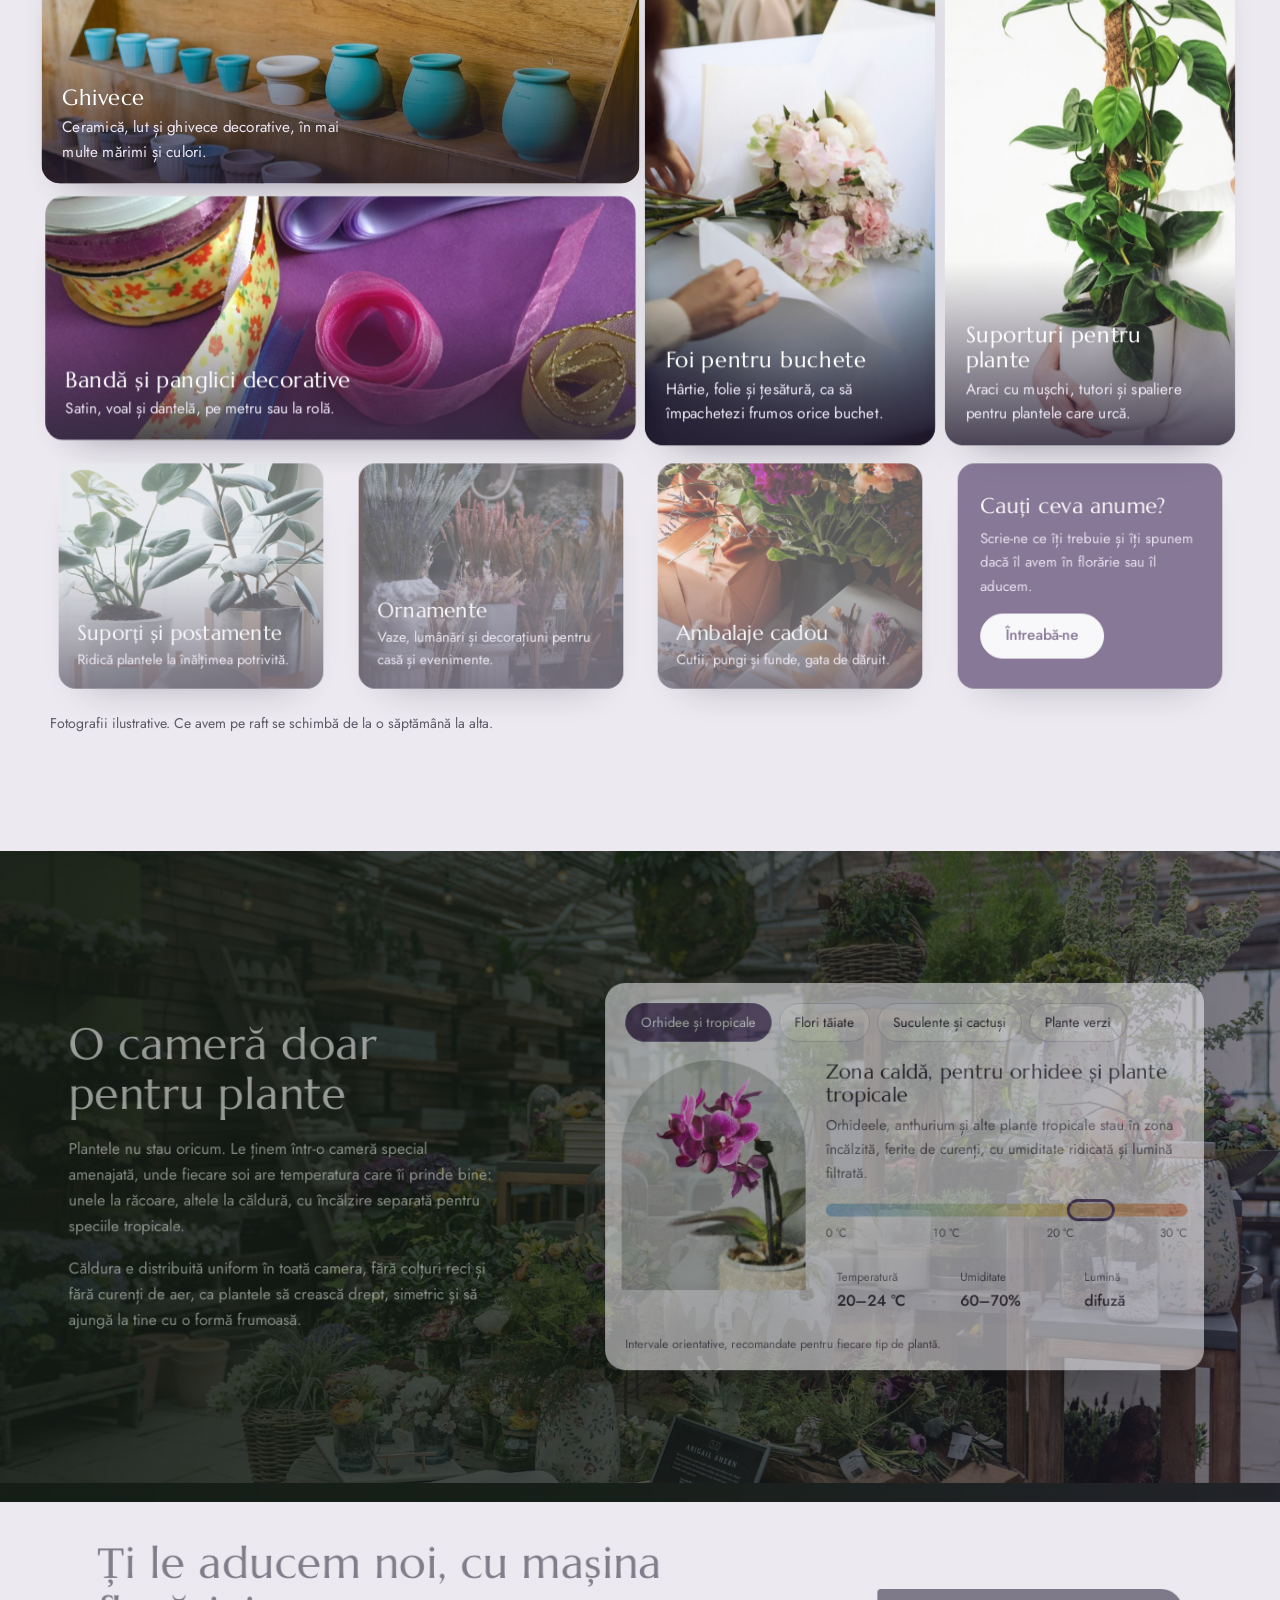
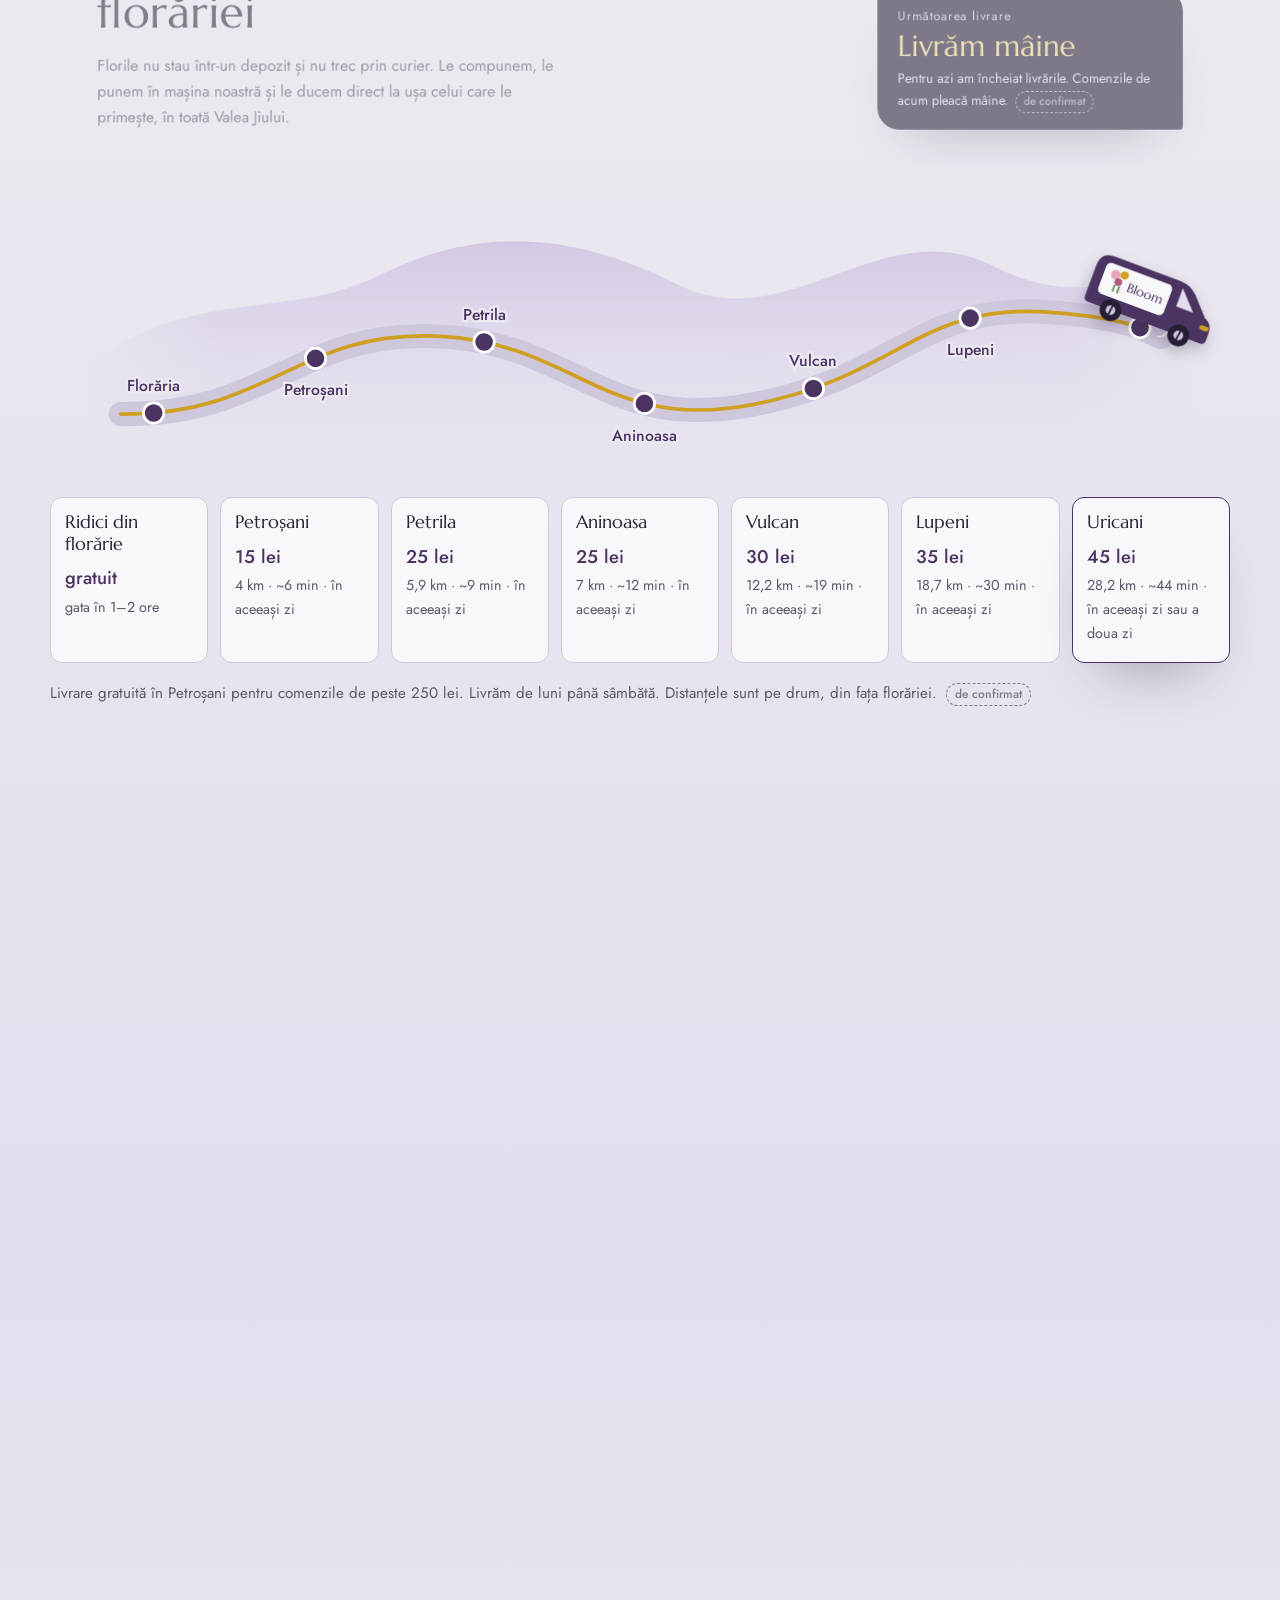
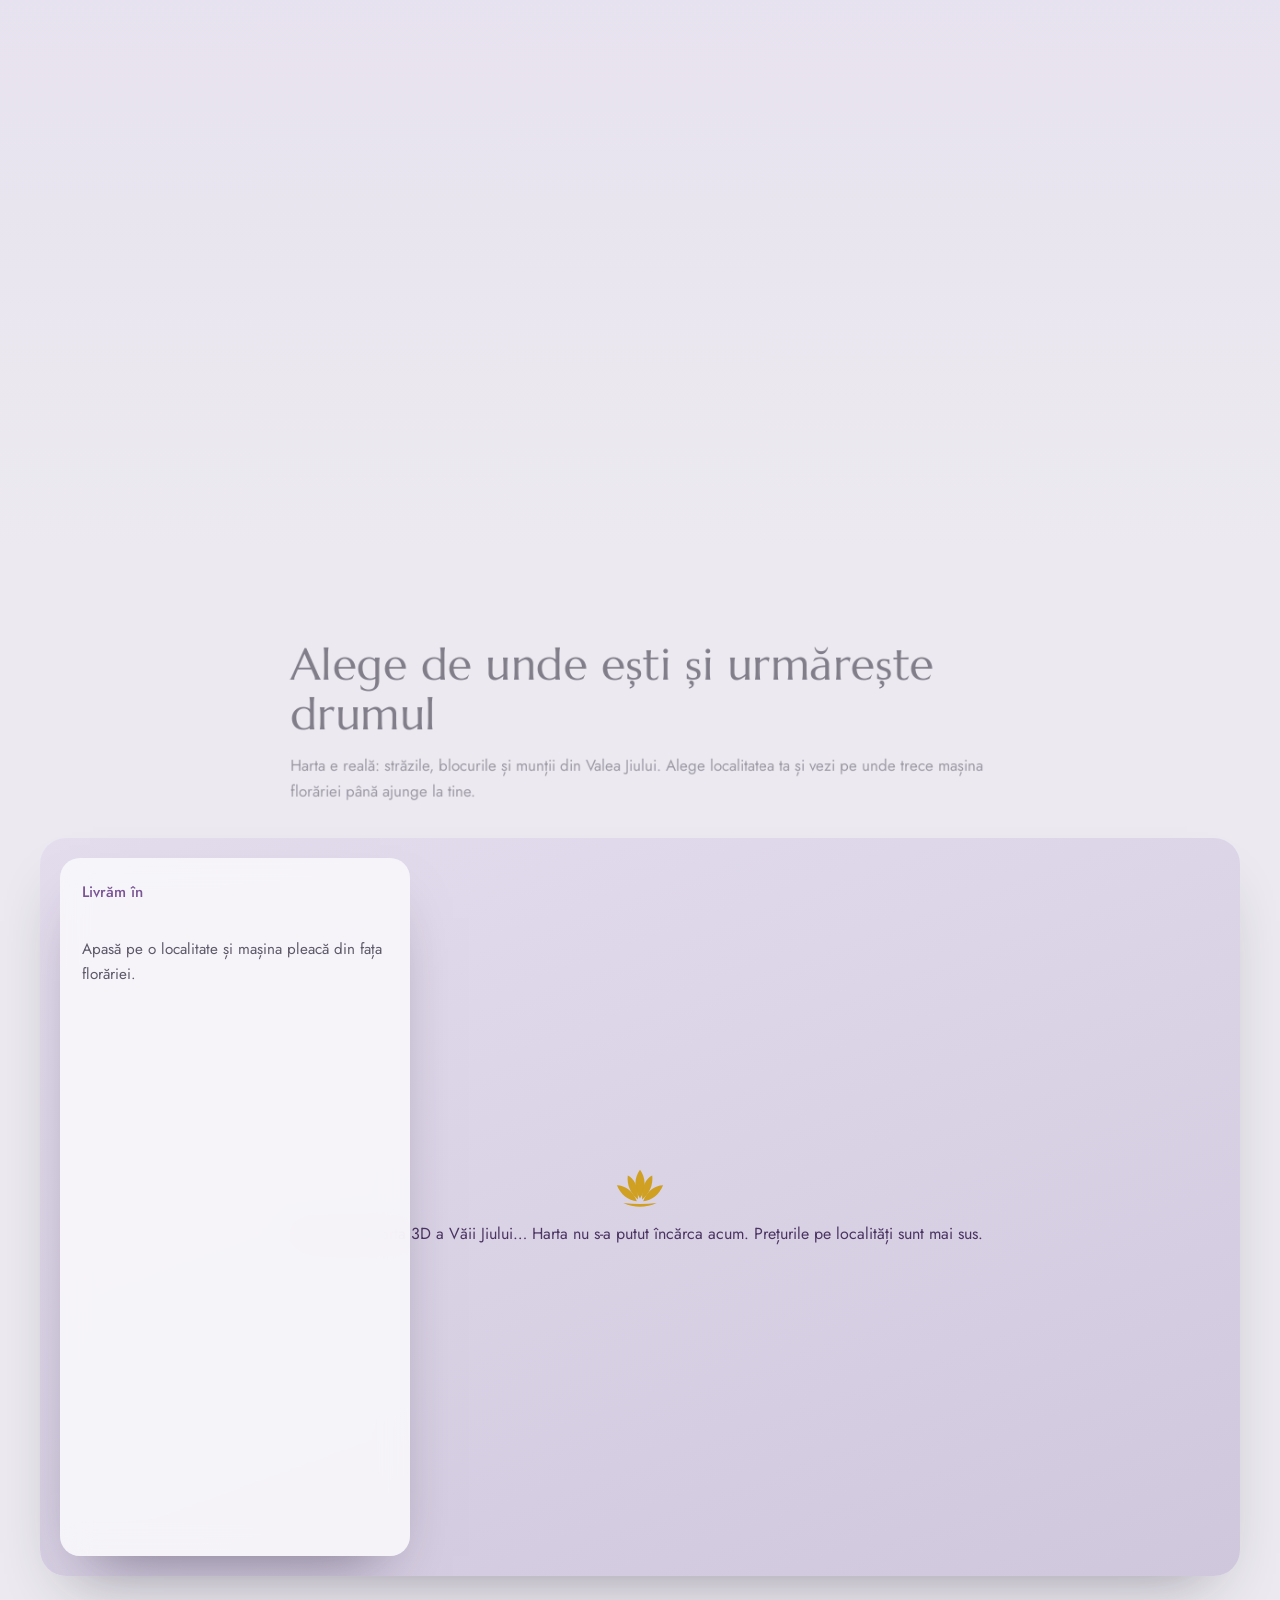
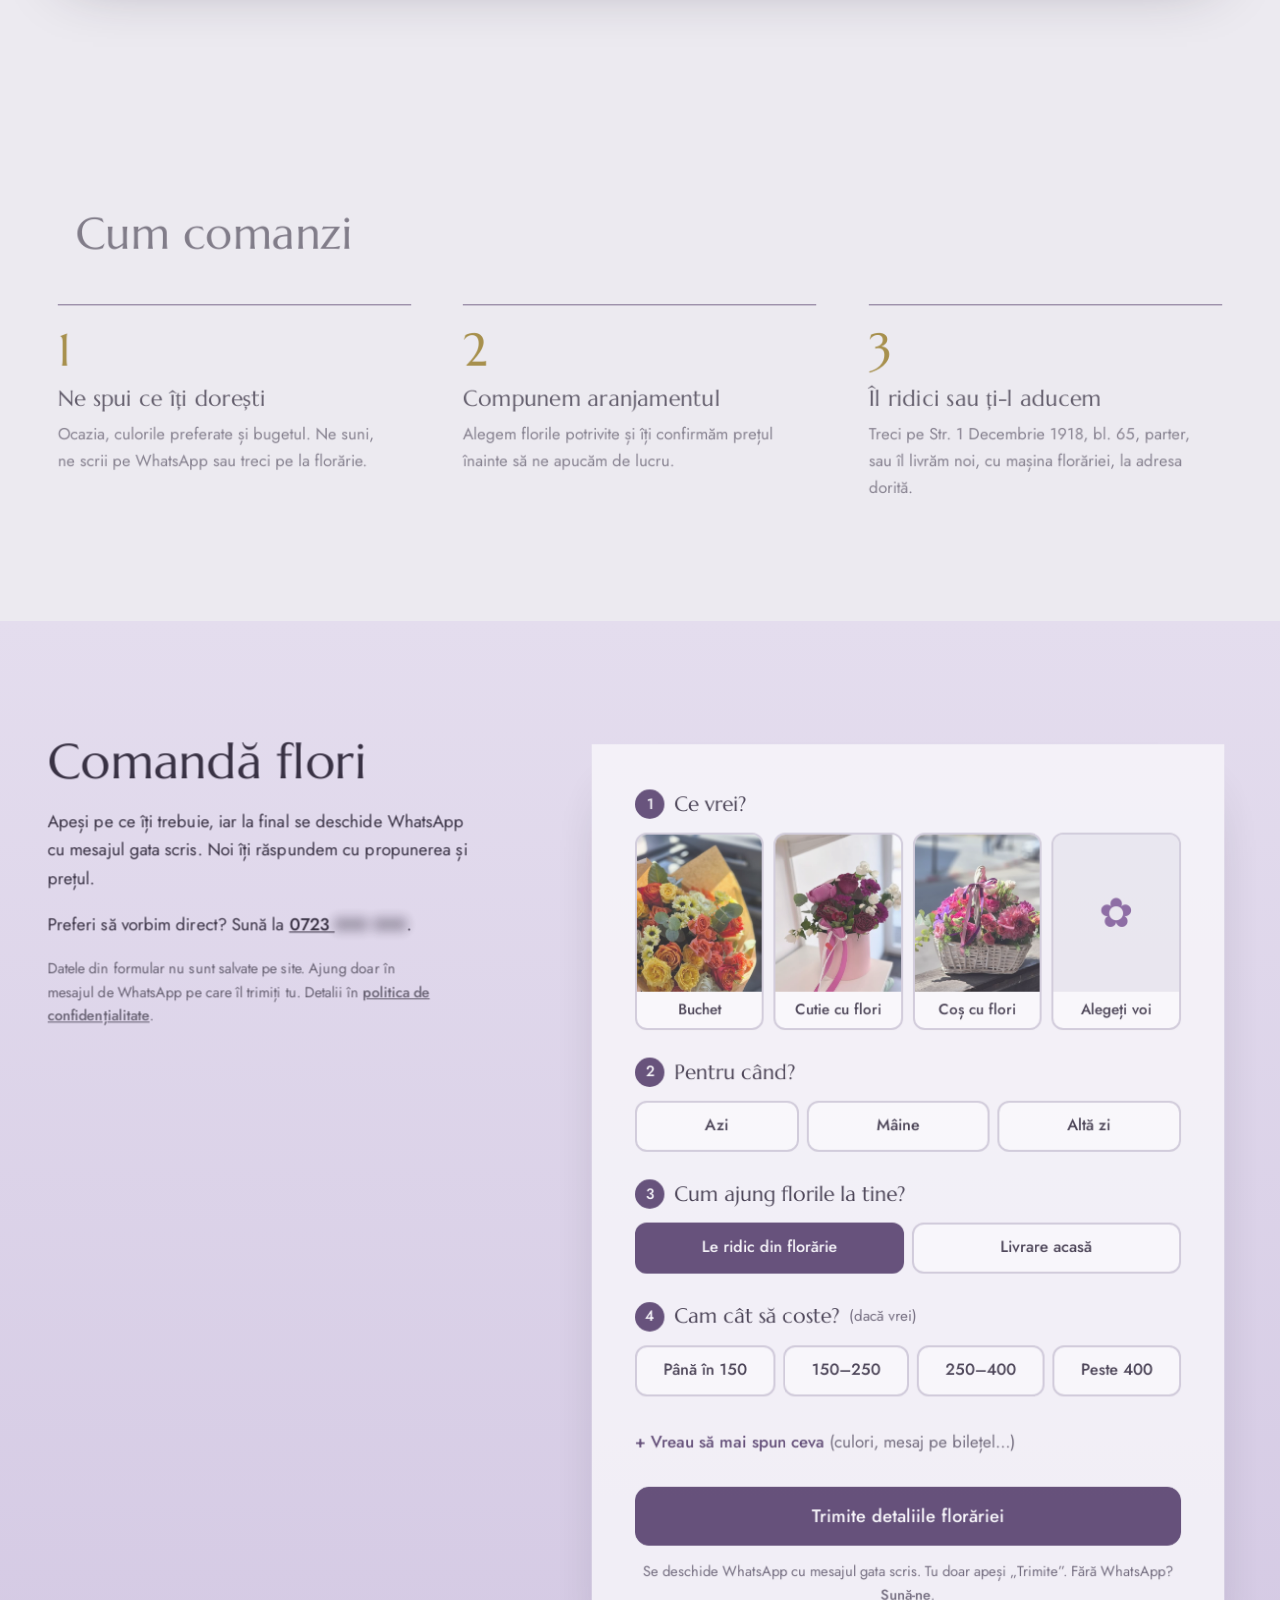
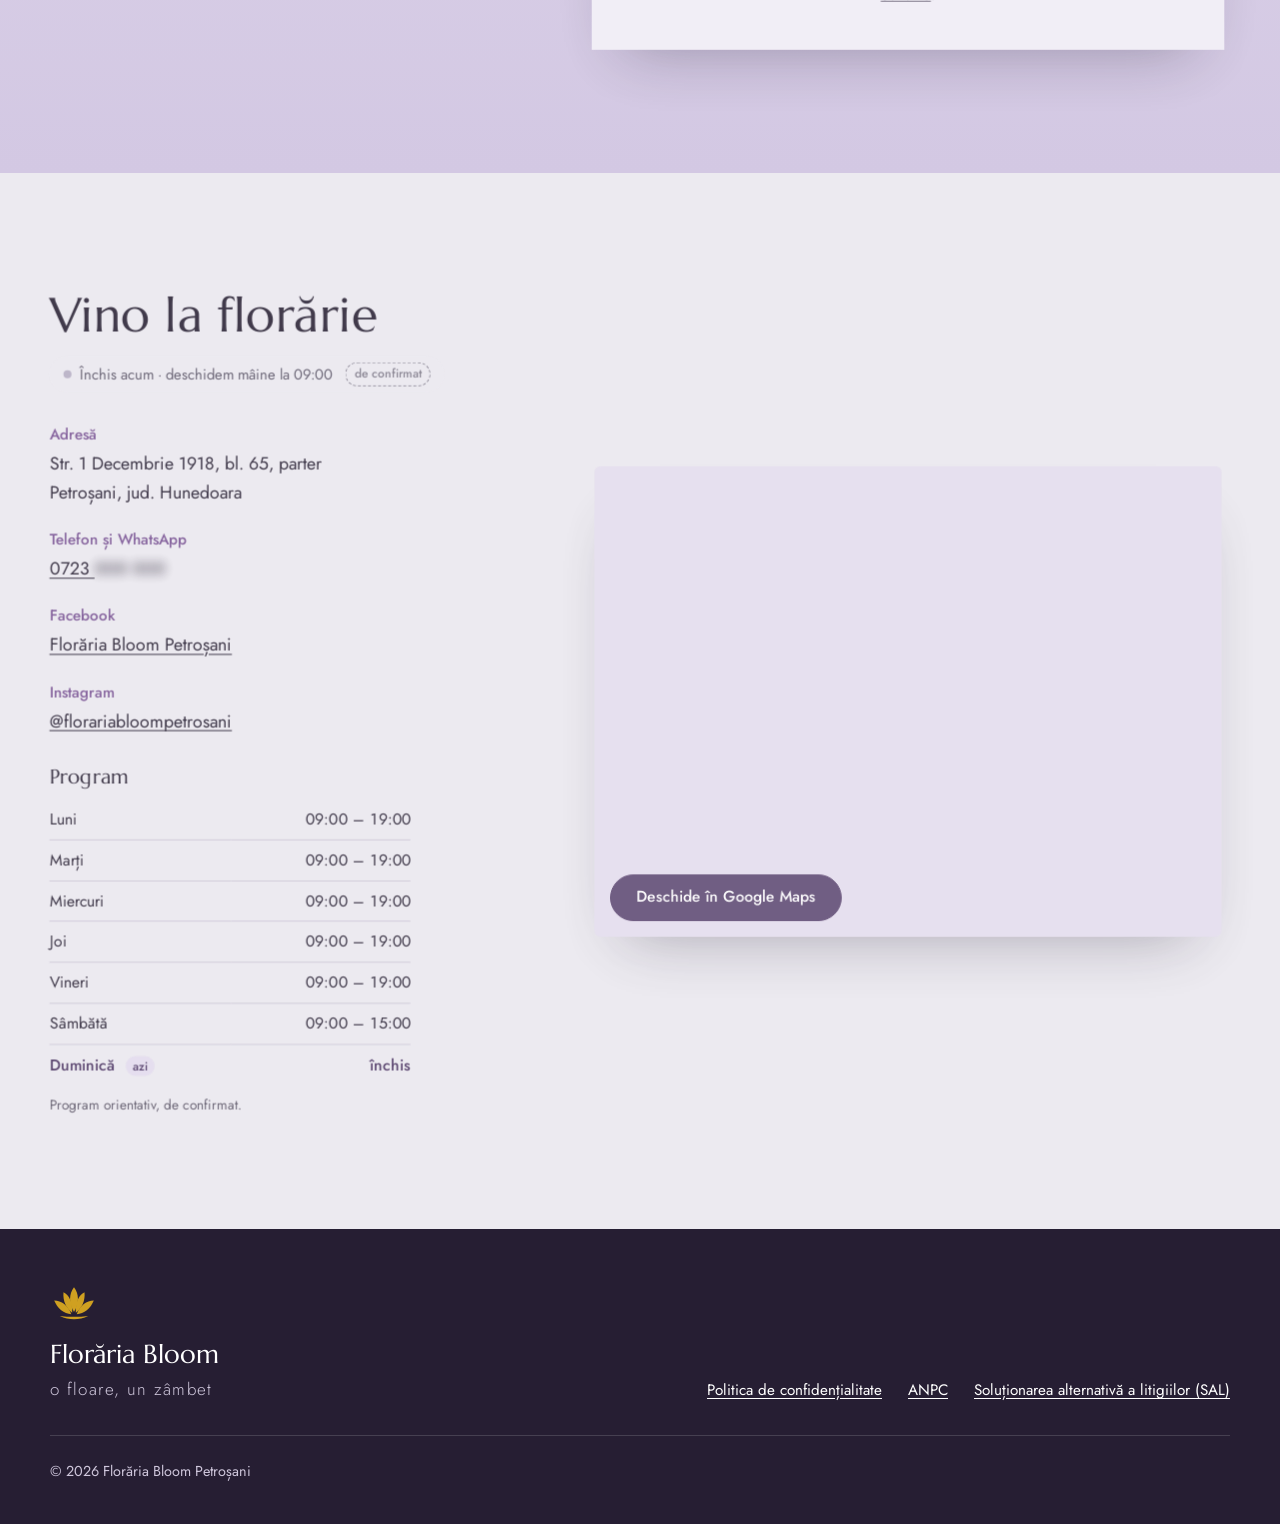
==== commit d465d2c0: "Gata de predare: contact editabil, fara legaturi cu alte aplicatii - Telefonul (afisat si de WhatsAp" ====
--- a/index.html
+++ b/index.html
@@ -61,7 +61,7 @@
         <a href="#livrare">Livrare</a>
         <a href="#comanda">Comandă</a>
         <a href="#contact">Florăria</a>
-        <a class="nav-call" href="#contact">0723 <span class="redact" aria-hidden="true">000 000</span></a>
+        <a class="nav-call" href="#contact" data-phone data-edit-live="config/phone">0723 <span class="redact" aria-hidden="true">000 000</span></a>
       </nav>
     </div>
   </header>
@@ -95,10 +95,10 @@
 
     <section class="facts" aria-label="Pe scurt">
       <div class="wrap facts-inner">
-        <p><strong>Ne găsești</strong> pe Str. 1 Decembrie 1918, bl. 65, parter, Petroșani</p>
+        <p data-edit="config" data-edit-fields="address,city,mapsQuery" data-edit-title="Adresa florăriei"><strong>Ne găsești</strong> pe <span data-address data-edit-live="config/address">Str. 1 Decembrie 1918, bl. 65, parter</span>, <span data-city data-edit-live="config/city">Petroșani</span></p>
         <p><strong>Livrăm cu mașina noastră</strong> în toată Valea Jiului, <a href="#harta">vezi traseul până la tine</a></p>
-        <p><strong>Comenzi</strong> la telefon sau pe WhatsApp: <a href="#contact">0723 <span class="redact" aria-hidden="true">000 000</span></a></p>
-        <p><strong>2.300+ oameni</strong> ne urmăresc lucrările pe <a href="https://www.facebook.com/p/Floraria-Bloom-Petrosani-100063499634388/" target="_blank" rel="noopener">Facebook</a></p>
+        <p data-edit="config" data-edit-fields="phone,phoneWa" data-edit-title="Telefon și WhatsApp"><strong>Comenzi</strong> la telefon sau pe WhatsApp: <a href="#contact" data-phone data-edit-live="config/phone">0723 <span class="redact" aria-hidden="true">000 000</span></a></p>
+        <p><strong data-text="facts.followers">2.300+ oameni</strong> ne urmăresc lucrările pe <a href="https://www.facebook.com/p/Floraria-Bloom-Petrosani-100063499634388/" target="_blank" rel="noopener" data-facebook>Facebook</a></p>
       </div>
     </section>
 
@@ -107,7 +107,7 @@
       <div class="wrap">
         <div class="stories-head">
           <h2 id="povesti-titlu" data-text="stories.title">Din florărie, săptămâna asta</h2>
-          <p>Apasă pe un cerc și răsfoiește lucrările. Mai multe pe <a href="https://www.instagram.com/florariabloompetrosani/" target="_blank" rel="noopener">Instagram</a>.</p>
+          <p>Apasă pe un cerc și răsfoiește lucrările. Mai multe pe <a href="https://www.instagram.com/florariabloompetrosani/" target="_blank" rel="noopener" data-instagram-link>Instagram</a>.</p>
         </div>
         <ul class="stories" aria-label="Povești din florărie" data-story-rings></ul>
       </div>
@@ -354,7 +354,7 @@
         <div class="order-intro">
           <h2 id="comanda-titlu" data-text="order.title">Comandă flori</h2>
           <p data-text="order.text">Apeși pe ce îți trebuie, iar la final se deschide WhatsApp cu mesajul gata scris. Noi îți răspundem cu propunerea și prețul.</p>
-          <p>Preferi să vorbim direct? Sună la <a href="#contact">0723 <span class="redact" aria-hidden="true">000 000</span></a>.</p>
+          <p data-edit="config" data-edit-fields="phone,phoneWa" data-edit-title="Telefon și WhatsApp">Preferi să vorbim direct? Sună la <a href="#contact" data-phone data-edit-live="config/phone">0723 <span class="redact" aria-hidden="true">000 000</span></a>.</p>
           <p class="fine">Datele din formular nu sunt salvate pe site. Ajung doar în mesajul de WhatsApp pe care îl trimiți tu. Detalii în <a href="politica-de-confidentialitate.html">politica de confidențialitate</a>.</p>
         </div>
 
@@ -431,19 +431,19 @@
           <dl>
             <div>
               <dt>Adresă</dt>
-              <dd>Str. 1 Decembrie 1918, bl. 65, parter<br>Petroșani, jud. Hunedoara</dd>
+              <dd data-edit="config" data-edit-fields="address,city,mapsQuery" data-edit-title="Adresa florăriei"><span data-address data-edit-live="config/address">Str. 1 Decembrie 1918, bl. 65, parter</span><br><span data-city data-edit-live="config/city">Petroșani</span>, jud. Hunedoara</dd>
             </div>
             <div>
               <dt>Telefon și WhatsApp</dt>
-              <dd><a href="#contact">0723 <span class="redact" aria-hidden="true">000 000</span></a></dd>
+              <dd data-edit="config" data-edit-fields="phone,phoneWa" data-edit-title="Telefon și WhatsApp"><a href="#contact" data-phone data-edit-live="config/phone">0723 <span class="redact" aria-hidden="true">000 000</span></a></dd>
             </div>
             <div>
               <dt>Facebook</dt>
-              <dd><a href="https://www.facebook.com/p/Floraria-Bloom-Petrosani-100063499634388/" target="_blank" rel="noopener">Florăria Bloom Petroșani</a></dd>
+              <dd data-edit="config" data-edit-fields="facebook,facebookName,instagram" data-edit-title="Facebook și Instagram"><a href="https://www.facebook.com/p/Floraria-Bloom-Petrosani-100063499634388/" target="_blank" rel="noopener" data-facebook data-edit-live="config/facebookName">Florăria Bloom Petroșani</a></dd>
             </div>
             <div>
               <dt>Instagram</dt>
-              <dd><a href="https://www.instagram.com/florariabloompetrosani/" target="_blank" rel="noopener">@florariabloompetrosani</a></dd>
+              <dd data-edit="config" data-edit-fields="facebook,facebookName,instagram" data-edit-title="Facebook și Instagram"><a href="https://www.instagram.com/florariabloompetrosani/" target="_blank" rel="noopener" data-instagram>@florariabloompetrosani</a></dd>
             </div>
           </dl>
           <div class="hours">
@@ -479,7 +479,7 @@
   </footer>
 
   <div class="mobile-bar" aria-label="Contact rapid" data-edit-hide>
-    <a href="#contact">Sună</a>
+    <a href="#contact" data-phone-call>Sună</a>
     <a href="https://wa.me/" rel="noopener" target="_blank">WhatsApp</a>
     <a href="#comanda" class="mobile-bar-main">Comandă</a>
   </div>
@@ -522,7 +522,7 @@
     </div>
   </dialog>
 
-  <script src="maintenance.js?v=2" defer data-brand="Florăria Bloom" data-bg="#261E33" data-fg="#F8F7FA" data-accent="#CFA021" data-font="Jost, system-ui, sans-serif" data-display="Marcellus, Georgia, serif"></script>
-  <script src="js/main.js?v=19" defer></script>
+  <script src="maintenance.js?v=3" defer data-brand="Florăria Bloom" data-bg="#261E33" data-fg="#F8F7FA" data-accent="#CFA021" data-font="Jost, system-ui, sans-serif" data-display="Marcellus, Georgia, serif"></script>
+  <script src="js/main.js?v=20" defer></script>
 </body>
 </html>
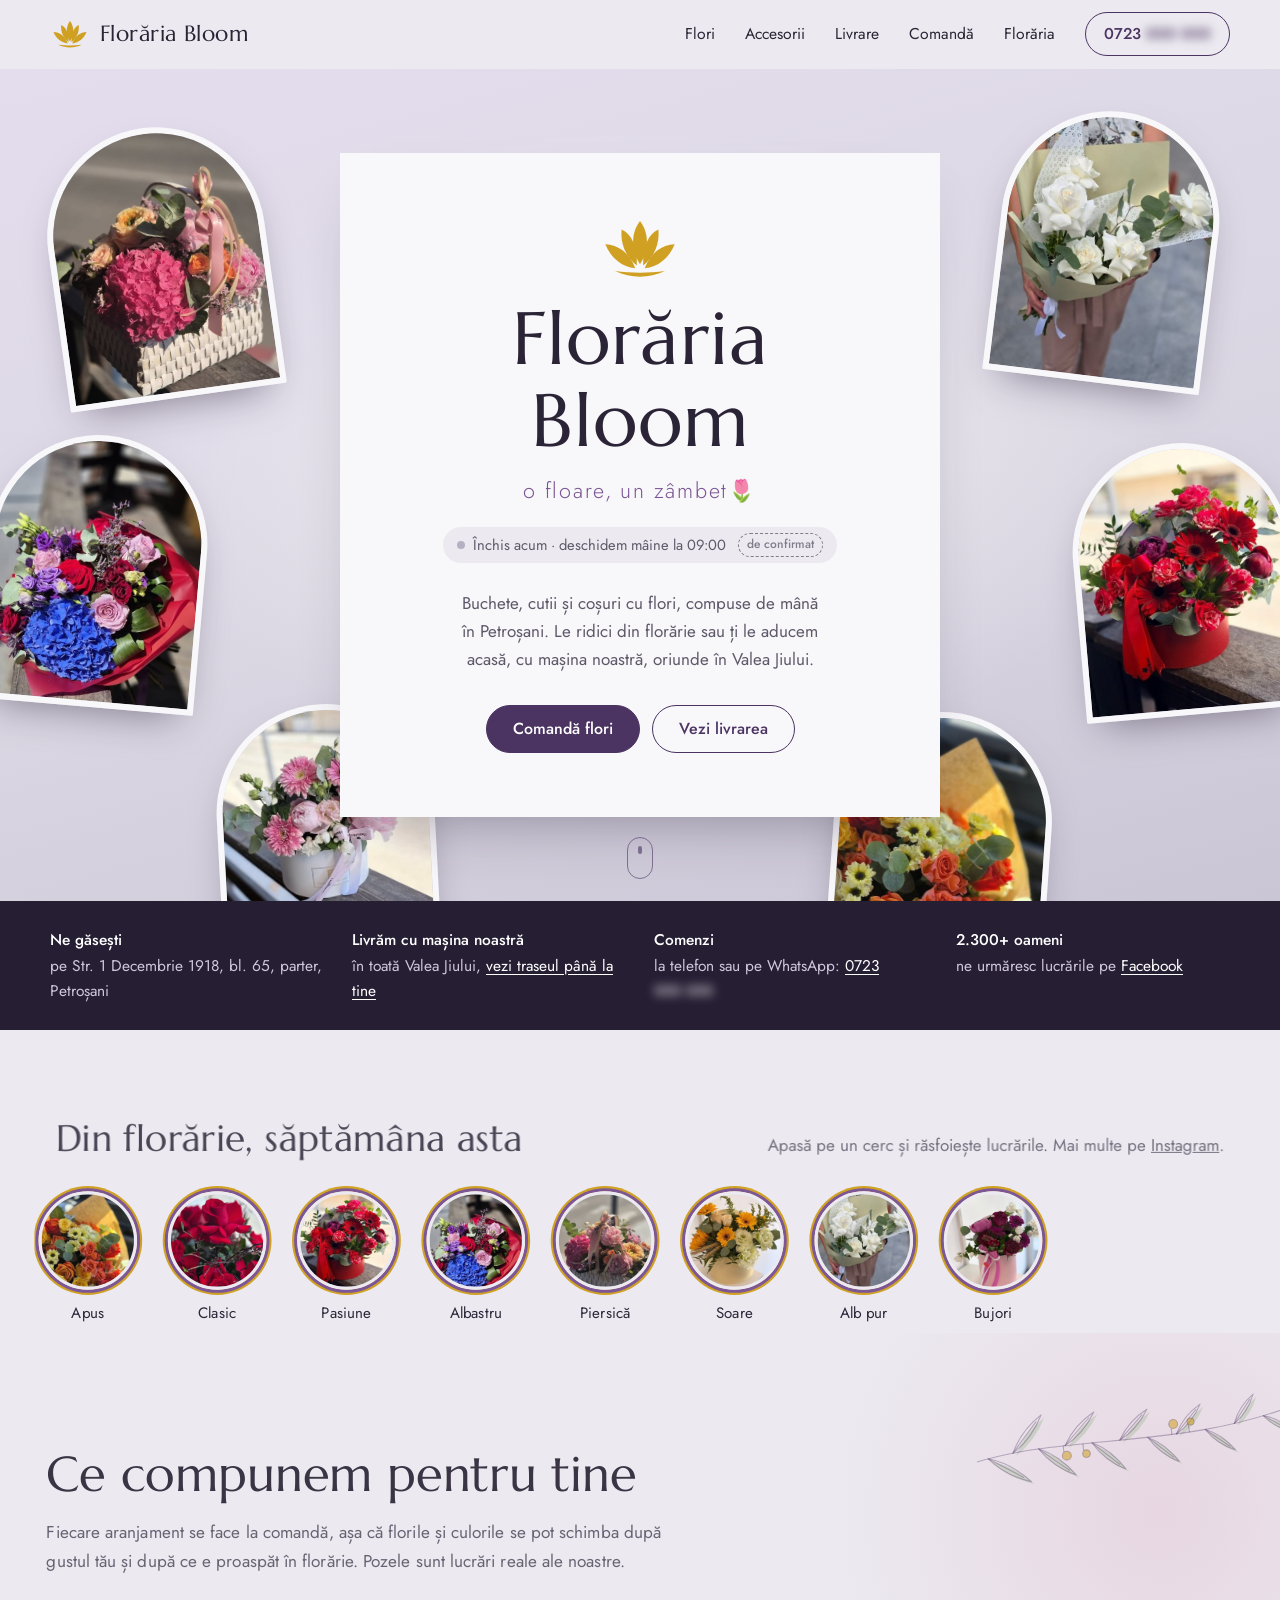
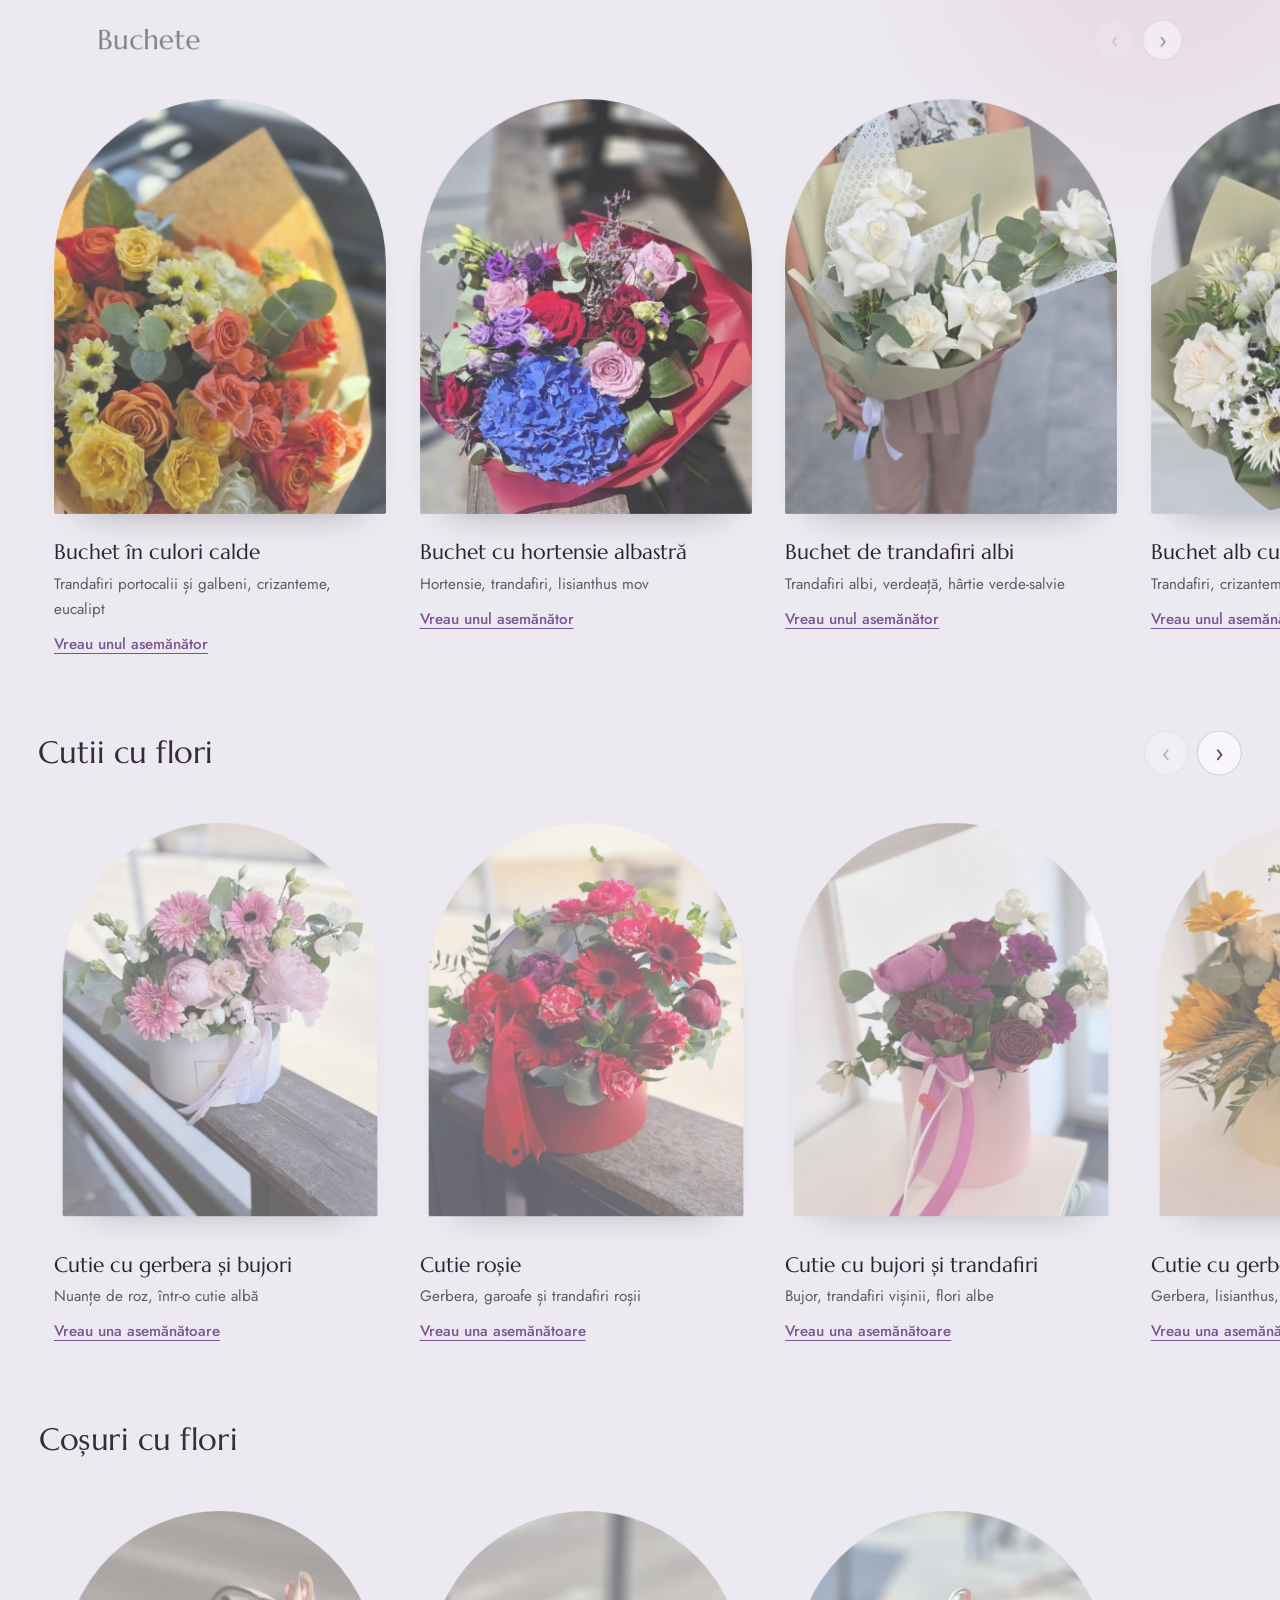
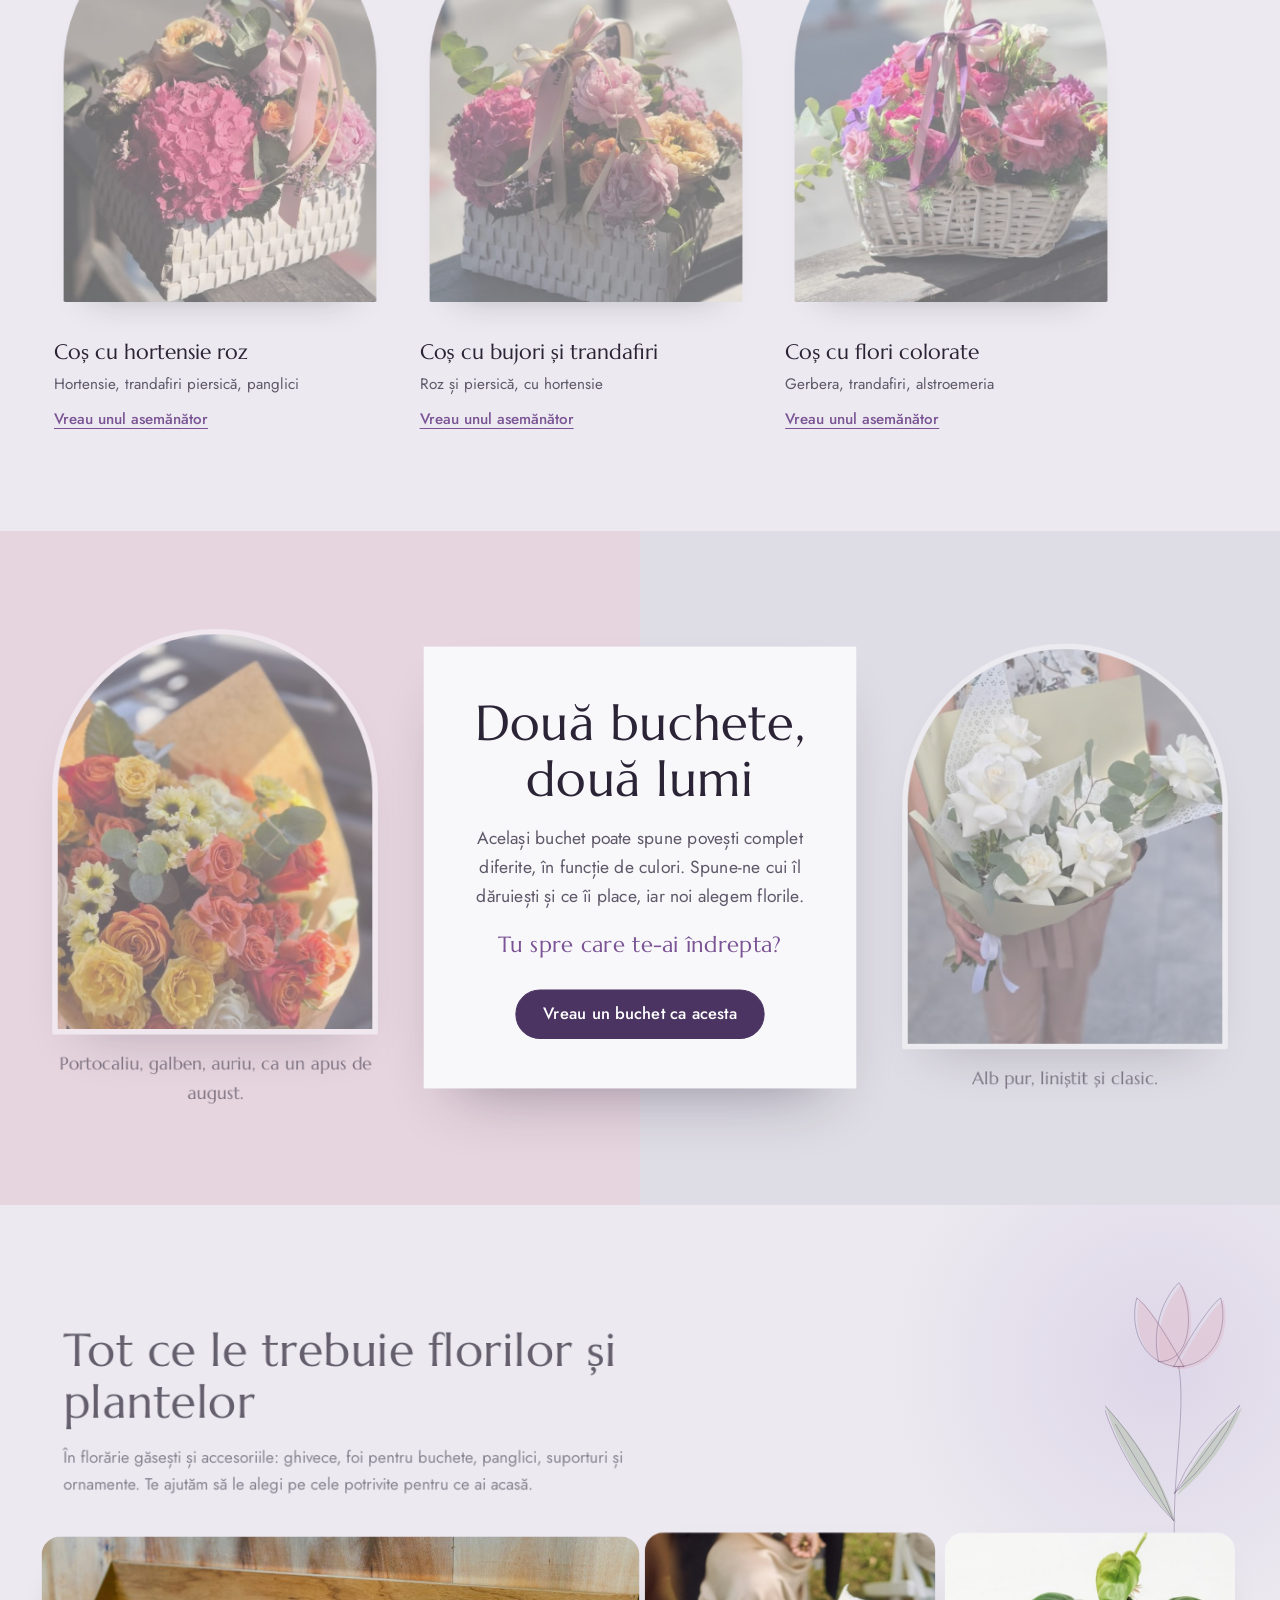
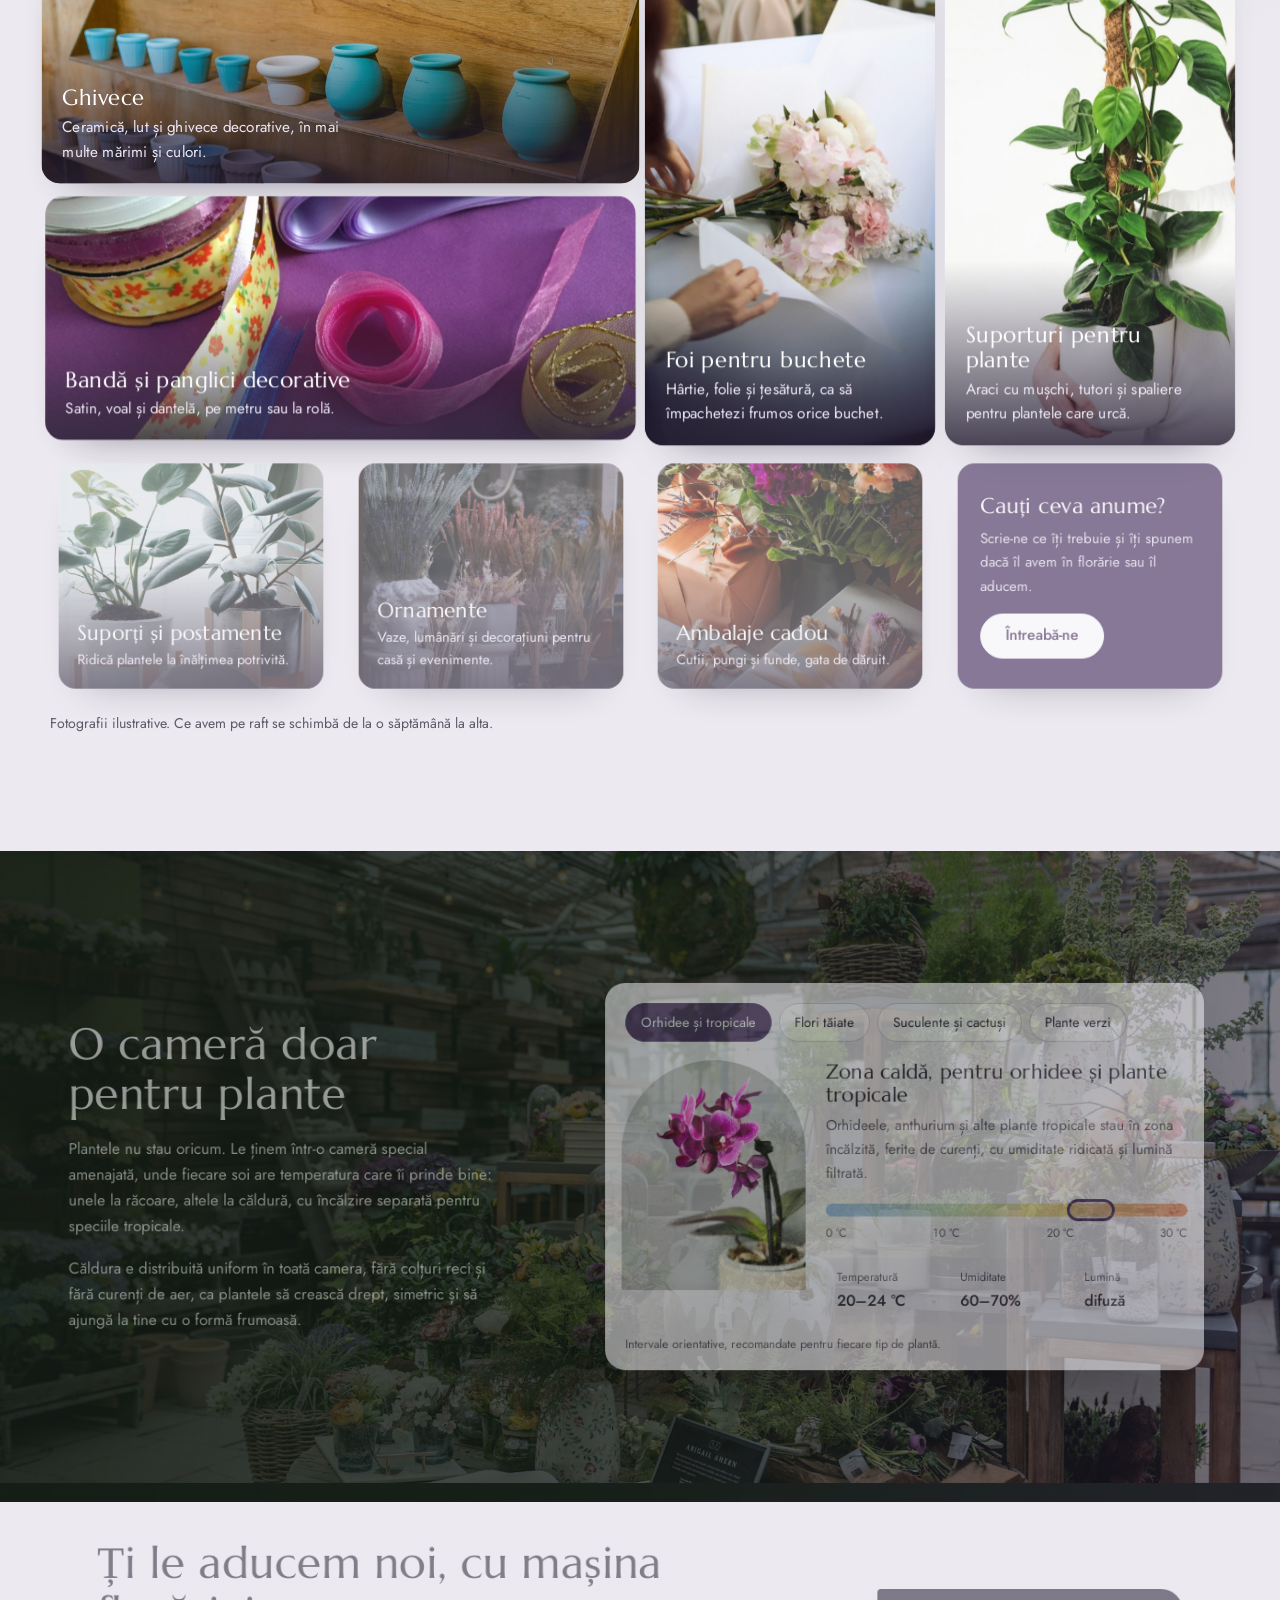
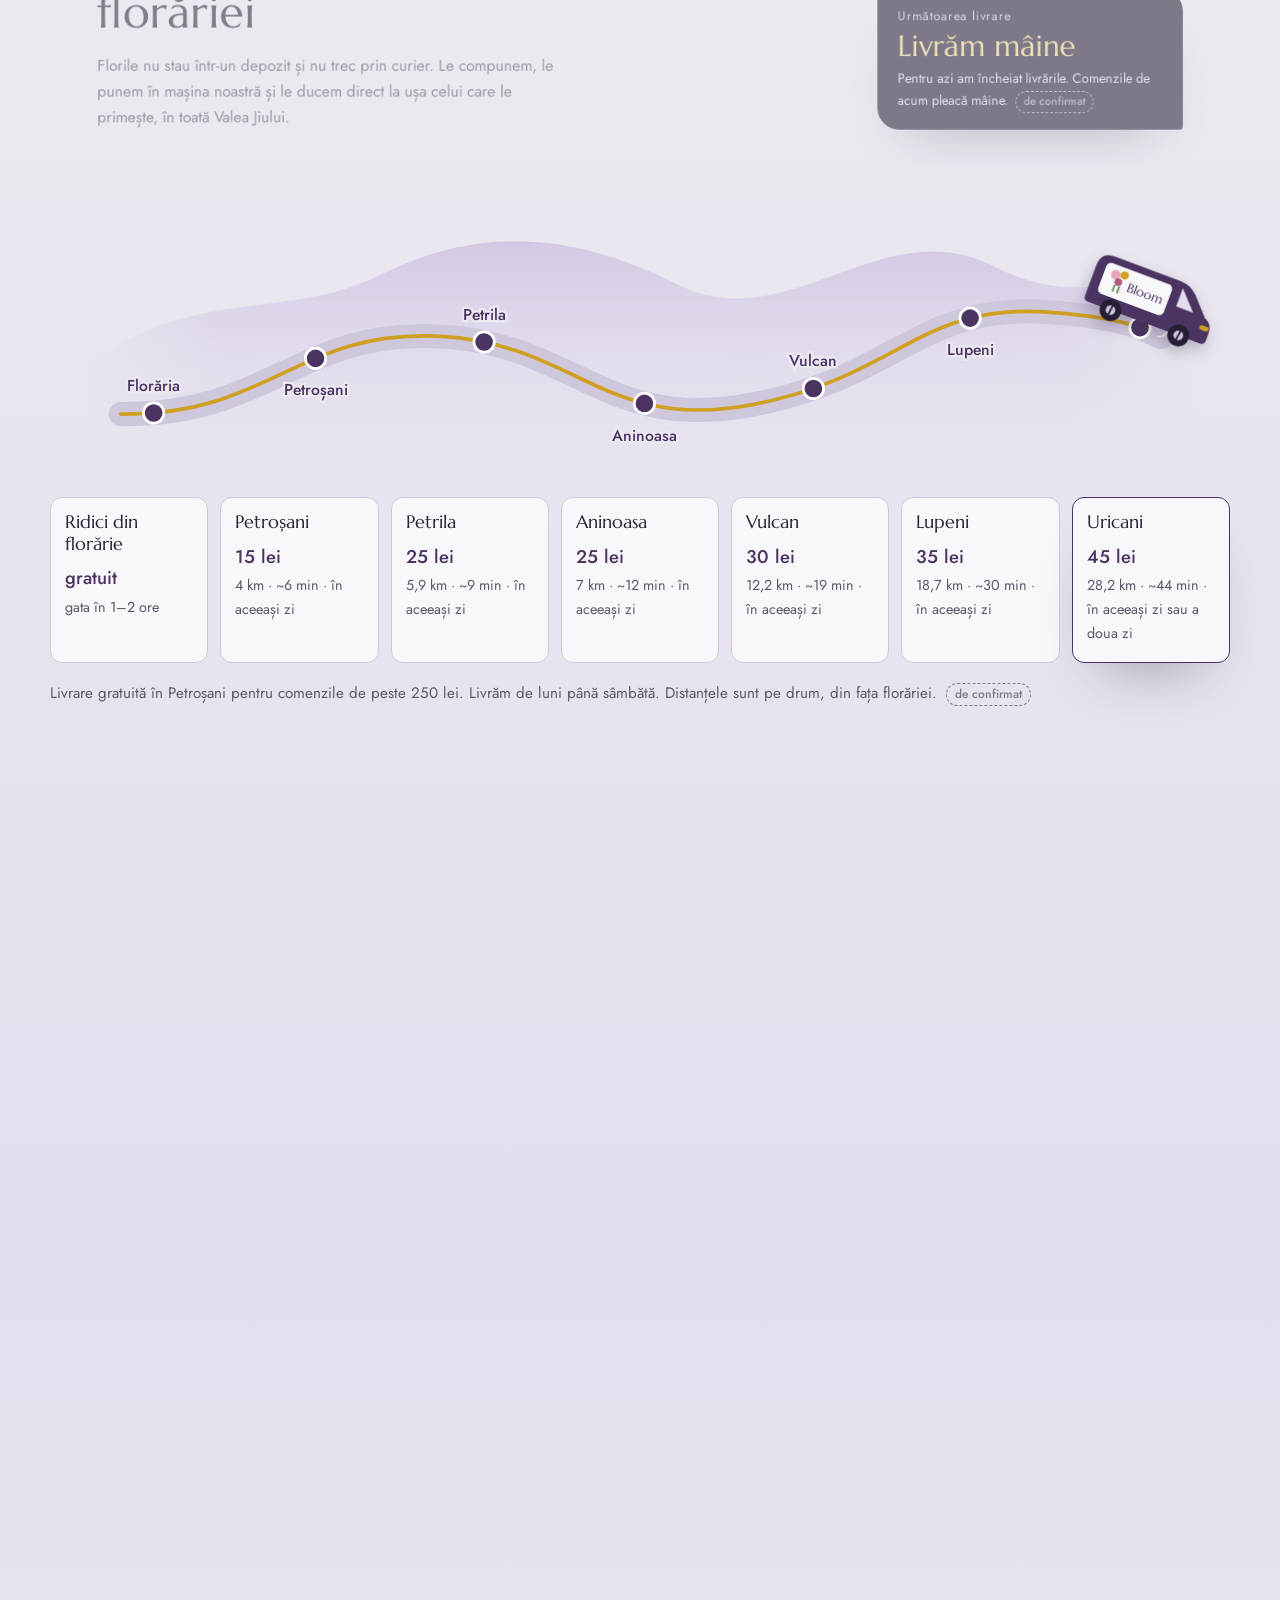
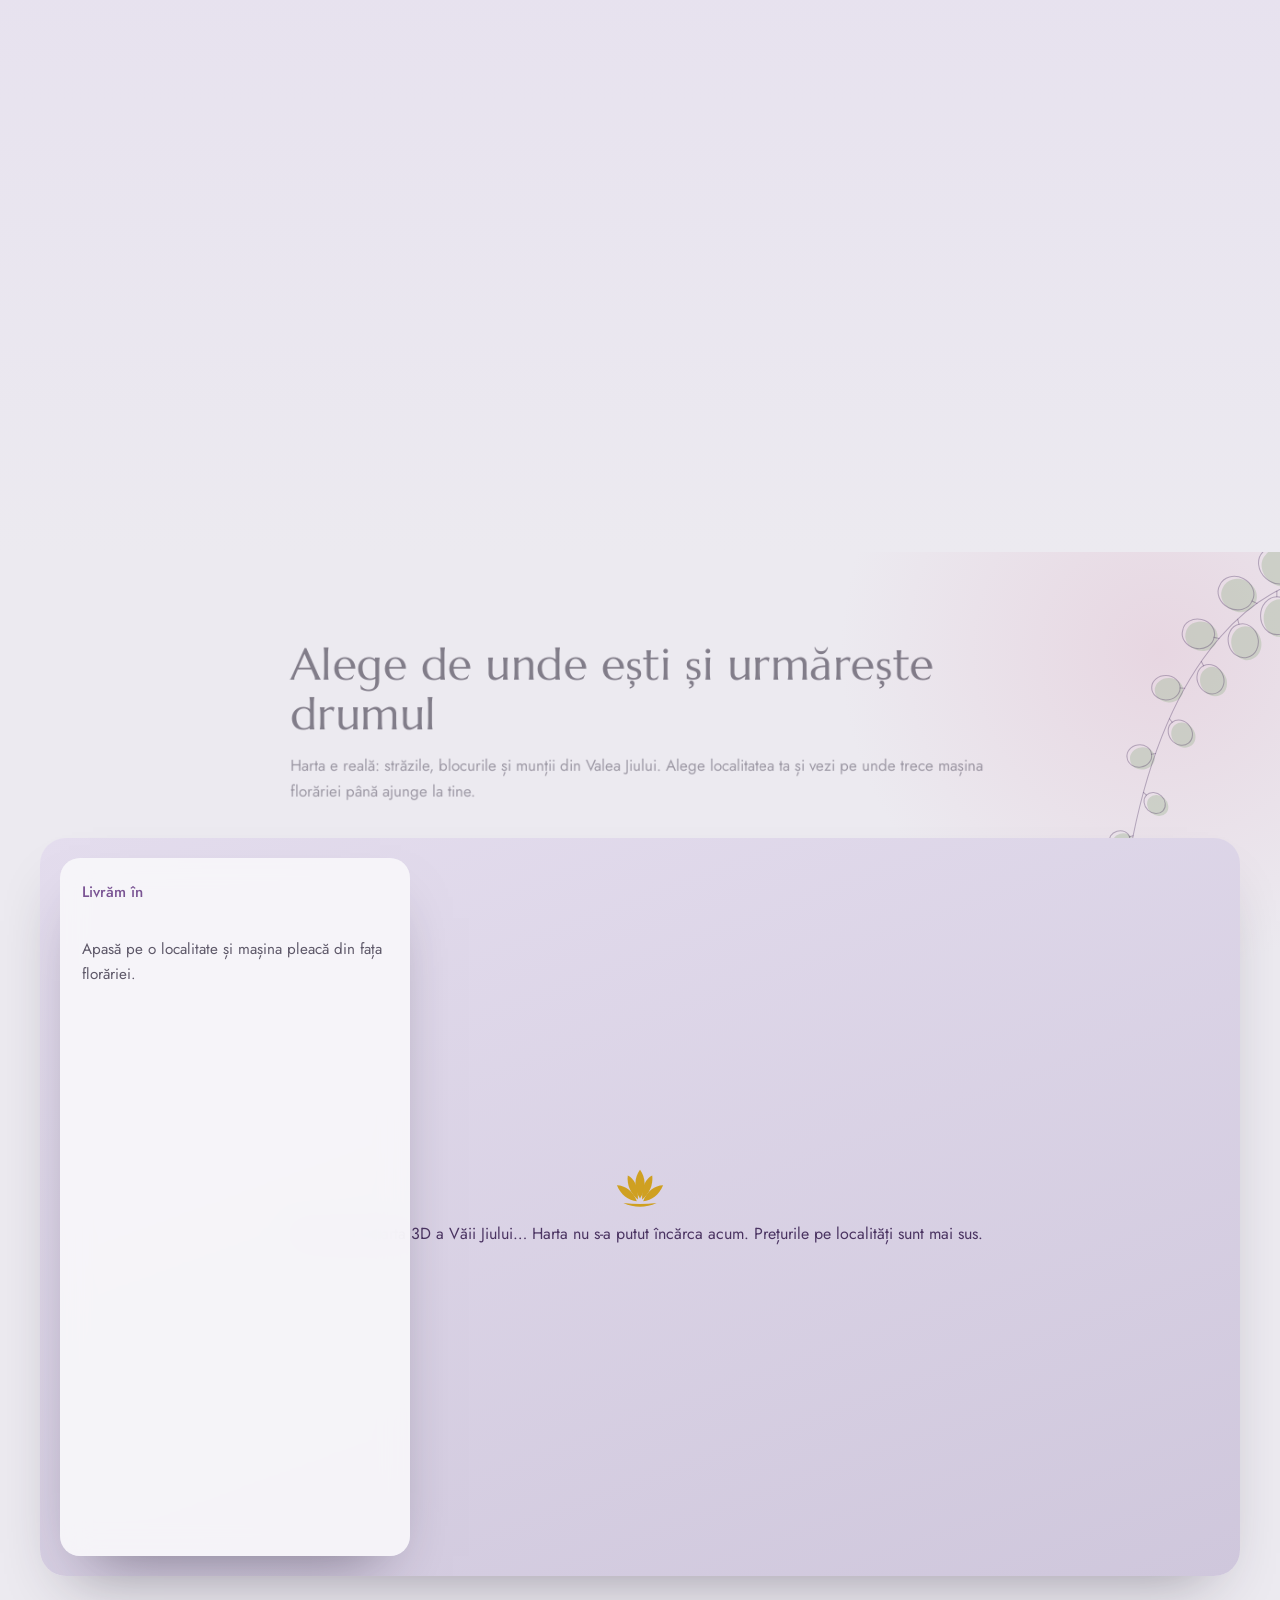
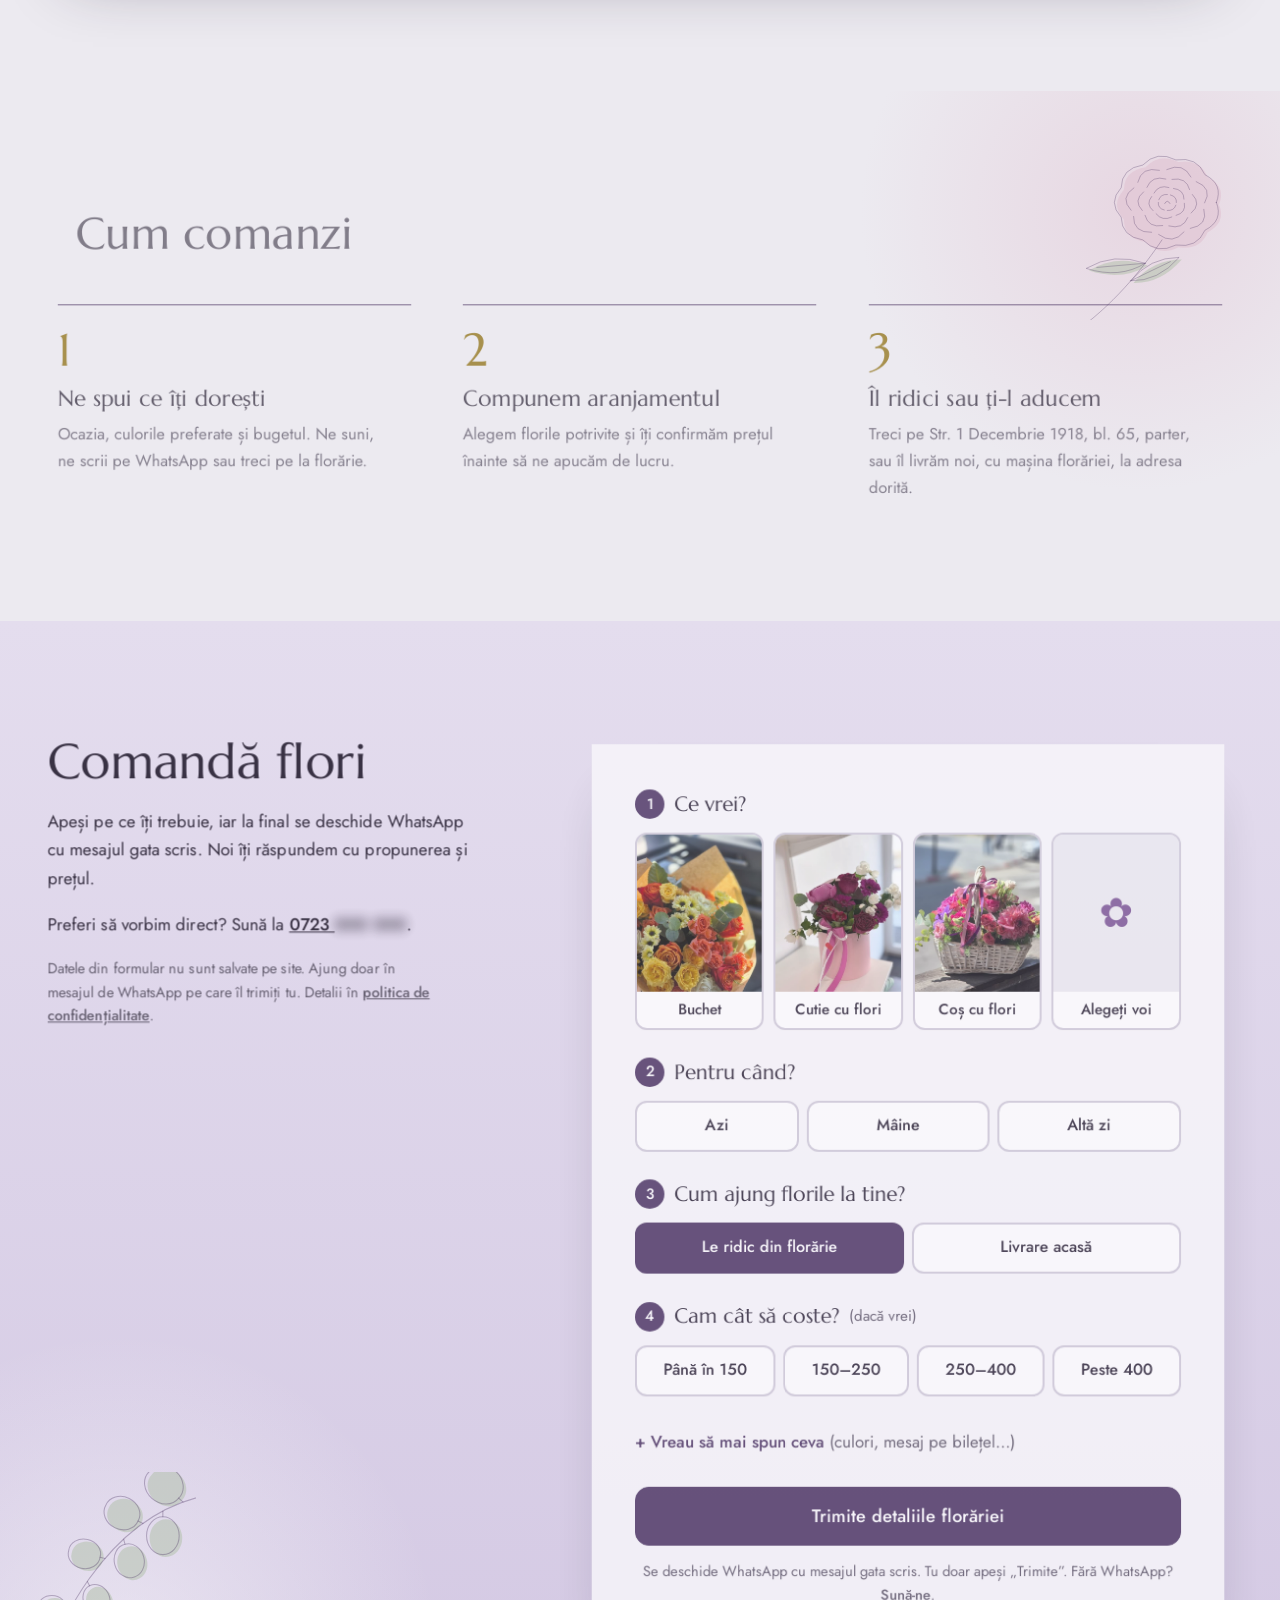
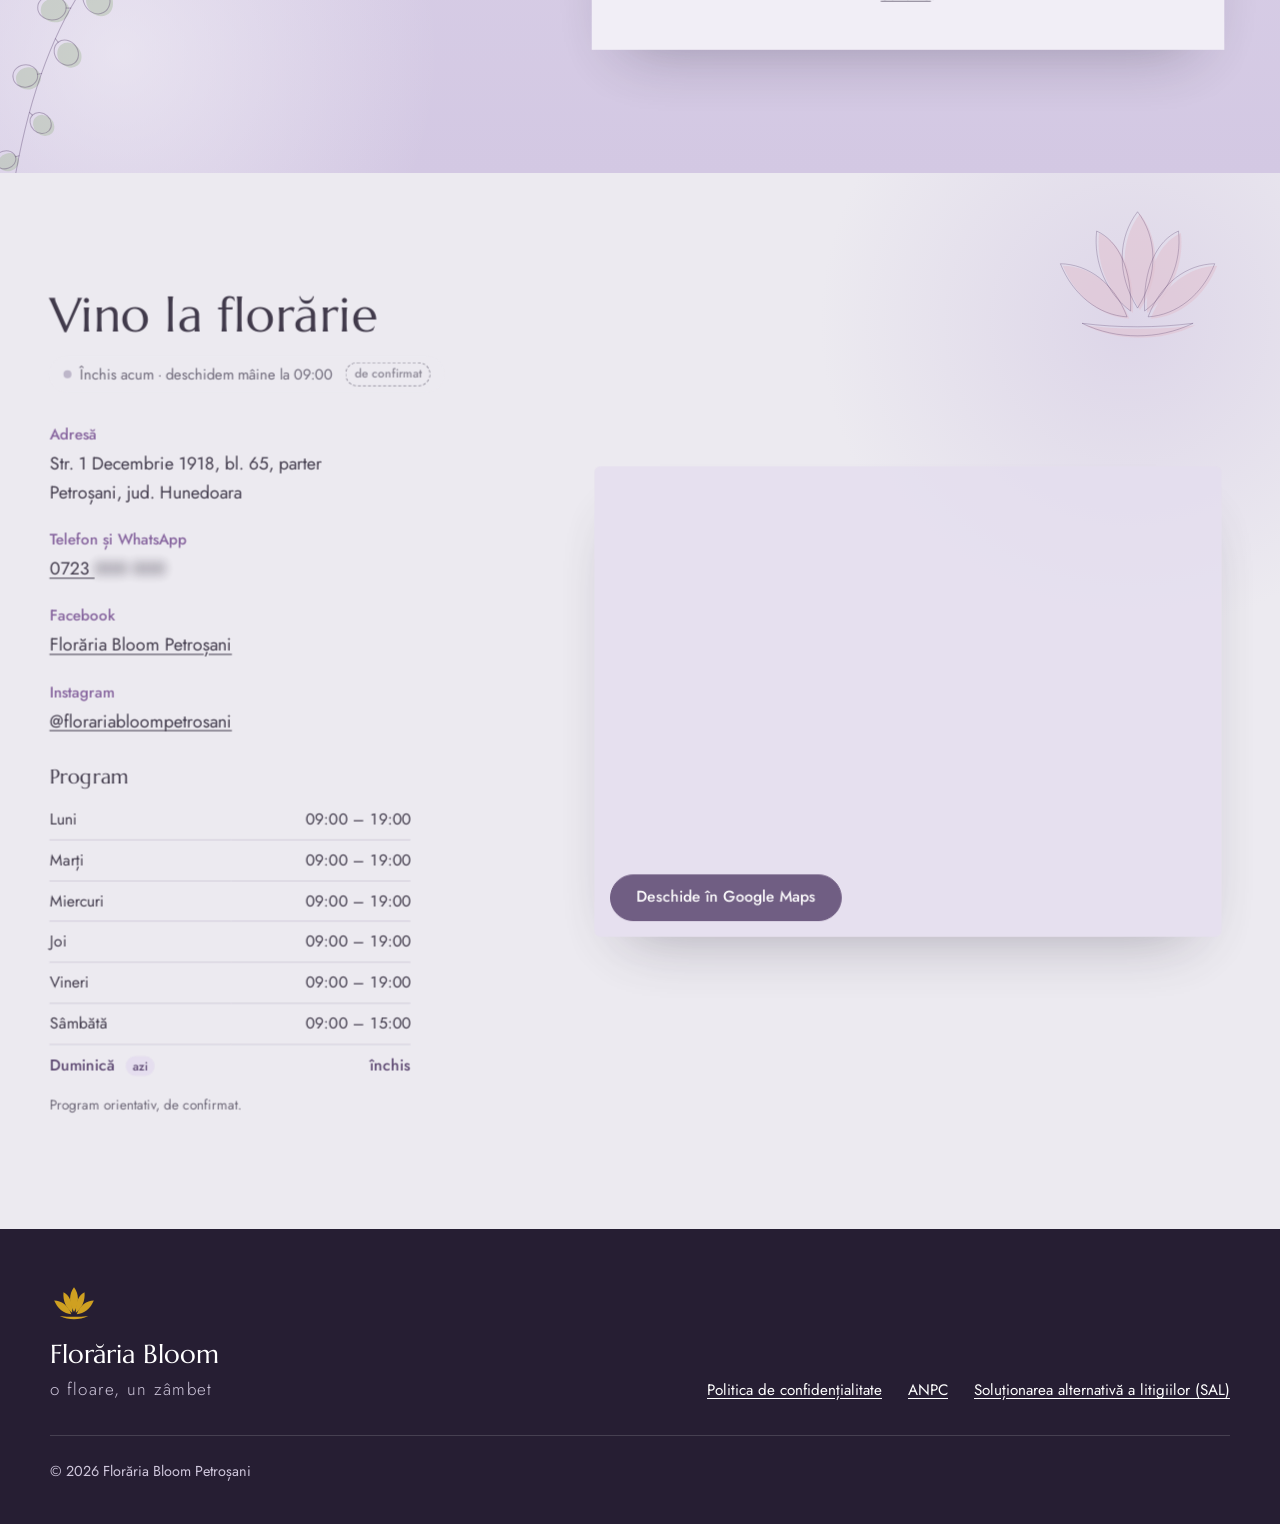
==== commit 873ff529: "Fundal ilustrat: desene florale discrete pe sectiunile deschise Eucalipt, lalea, bujor, ramura de ma" ====
--- a/index.html
+++ b/index.html
@@ -18,7 +18,7 @@
   <link rel="preconnect" href="https://fonts.googleapis.com">
   <link rel="preconnect" href="https://fonts.gstatic.com" crossorigin>
   <link href="https://fonts.googleapis.com/css2?family=Jost:wght@300;400;500&family=Marcellus&display=swap" rel="stylesheet">
-  <link rel="stylesheet" href="css/style.css?v=16">
+  <link rel="stylesheet" href="css/style.css?v=17">
 
   <script type="application/ld+json">
   {
--- a/css/style.css
+++ b/css/style.css
@@ -941,3 +941,52 @@
 .live-item[data-state="gata"] em { color: #1e7f4f; background: #e3f5ea; }
 .live-item[data-state="cerere"] em::before, .live-item[data-state="gata"] em::before { animation: none; background: currentColor; }
 .live-list .live-empty { padding: 18px; border-radius: 14px; background: #fff; color: var(--ink-soft); text-align: center; }
+
+/* Fundal ilustrat: pe secțiunile deschise, câte un desen cu linie subțire
+   (eucalipt, lalea, bujor, măslin, lotusul din siglă), ieșit din margine,
+   cu o pată de culoare difuză în spate. Unul singur pe secțiune. */
+:root {
+  --glow-rose: radial-gradient(closest-side, rgba(226, 195, 211, .5), rgba(226, 195, 211, 0));
+  --glow-lilac: radial-gradient(closest-side, rgba(211, 200, 227, .6), rgba(211, 200, 227, 0));
+}
+#flori {
+  background:
+    url("../img/decor/maslin.svg") right -30px top 22px / clamp(220px, 26vw, 380px) auto no-repeat,
+    var(--glow-rose) right -220px top -160px / 680px 680px no-repeat;
+}
+#accesorii {
+  background:
+    url("../img/decor/lalea.svg") right 3% top 34px / clamp(90px, 11vw, 160px) auto no-repeat,
+    var(--glow-lilac) right -160px top -120px / 560px 560px no-repeat;
+}
+#harta {
+  background:
+    url("../img/decor/eucalipt.svg") right -30px top 0 / clamp(150px, 20vw, 290px) auto no-repeat,
+    var(--glow-rose) right -200px top -220px / 640px 640px no-repeat,
+    var(--mist);
+}
+#cum-comanzi {
+  background:
+    url("../img/decor/bujor.svg") right 2% top 26px / clamp(120px, 15vw, 220px) auto no-repeat,
+    var(--glow-rose) right -140px top -160px / 560px 560px no-repeat;
+}
+#comanda {
+  background:
+    url("../img/decor/eucalipt.svg") left -60px bottom -40px / clamp(150px, 20vw, 300px) auto no-repeat,
+    radial-gradient(closest-side, rgba(248, 247, 250, .55), rgba(248, 247, 250, 0)) left -200px bottom -200px / 640px 640px no-repeat,
+    linear-gradient(180deg, var(--lilac), var(--lilac-deep));
+}
+#contact {
+  background:
+    url("../img/decor/lotus.svg") right 4% top 30px / clamp(120px, 15vw, 220px) auto no-repeat,
+    var(--glow-lilac) right -160px top -160px / 620px 620px no-repeat;
+}
+@media (max-width: 760px) {
+  /* pe telefon desenele stau mai mici și mai ieșite din ecran, ca să nu treacă prin text */
+  #flori { background-position: right -90px top 6px, right -260px top -220px; background-size: 210px auto, 520px 520px; }
+  #accesorii { background-position: right -18px top 12px, right -200px top -160px; background-size: 74px auto, 420px 420px; }
+  #harta { background-position: right -44px top 0, right -220px top -240px, 0 0; background-size: 120px auto, 480px 480px, auto; }
+  #cum-comanzi { background-position: right -26px top 14px, right -200px top -200px; background-size: 112px auto, 420px 420px; }
+  #comanda { background-position: left -70px bottom -30px, left -220px bottom -220px, 0 0; background-size: 150px auto, 480px 480px, auto; }
+  #contact { background-position: right -20px top 14px, right -200px top -200px; background-size: 110px auto, 460px 460px; }
+}
